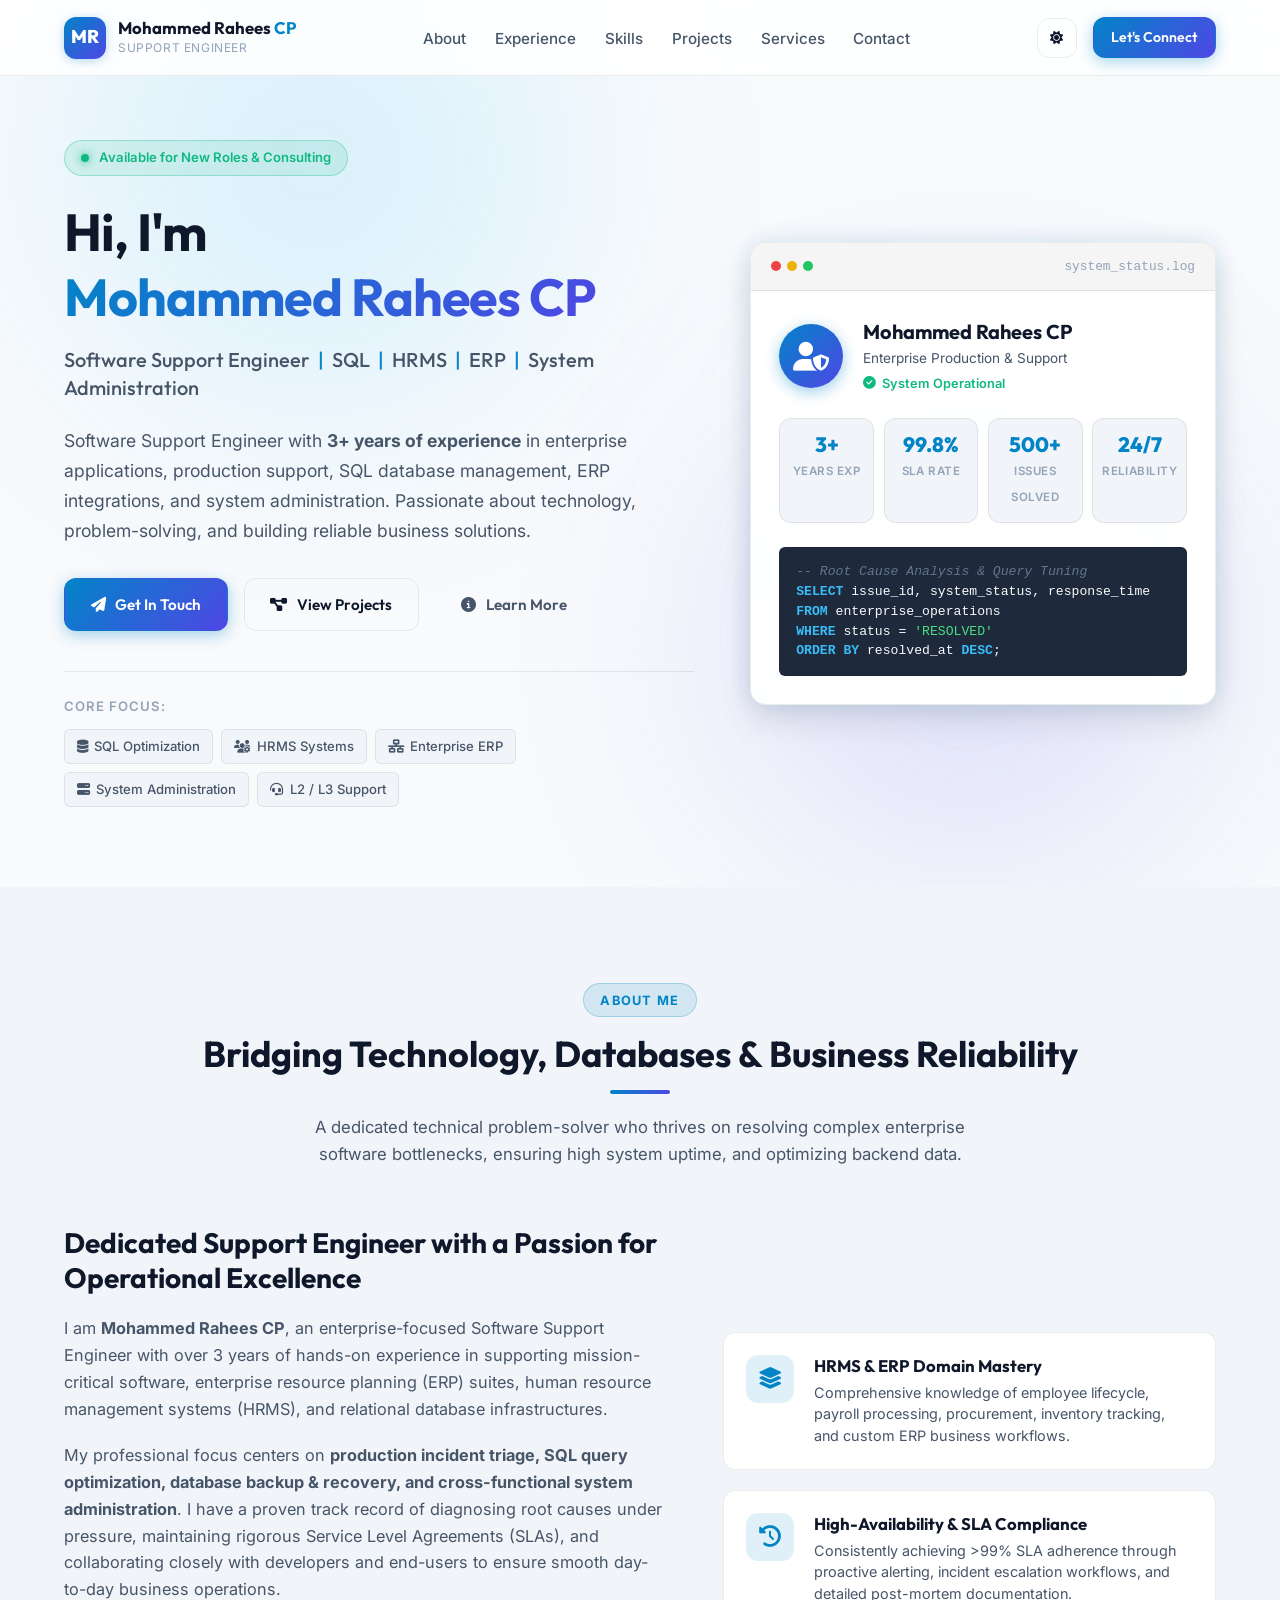
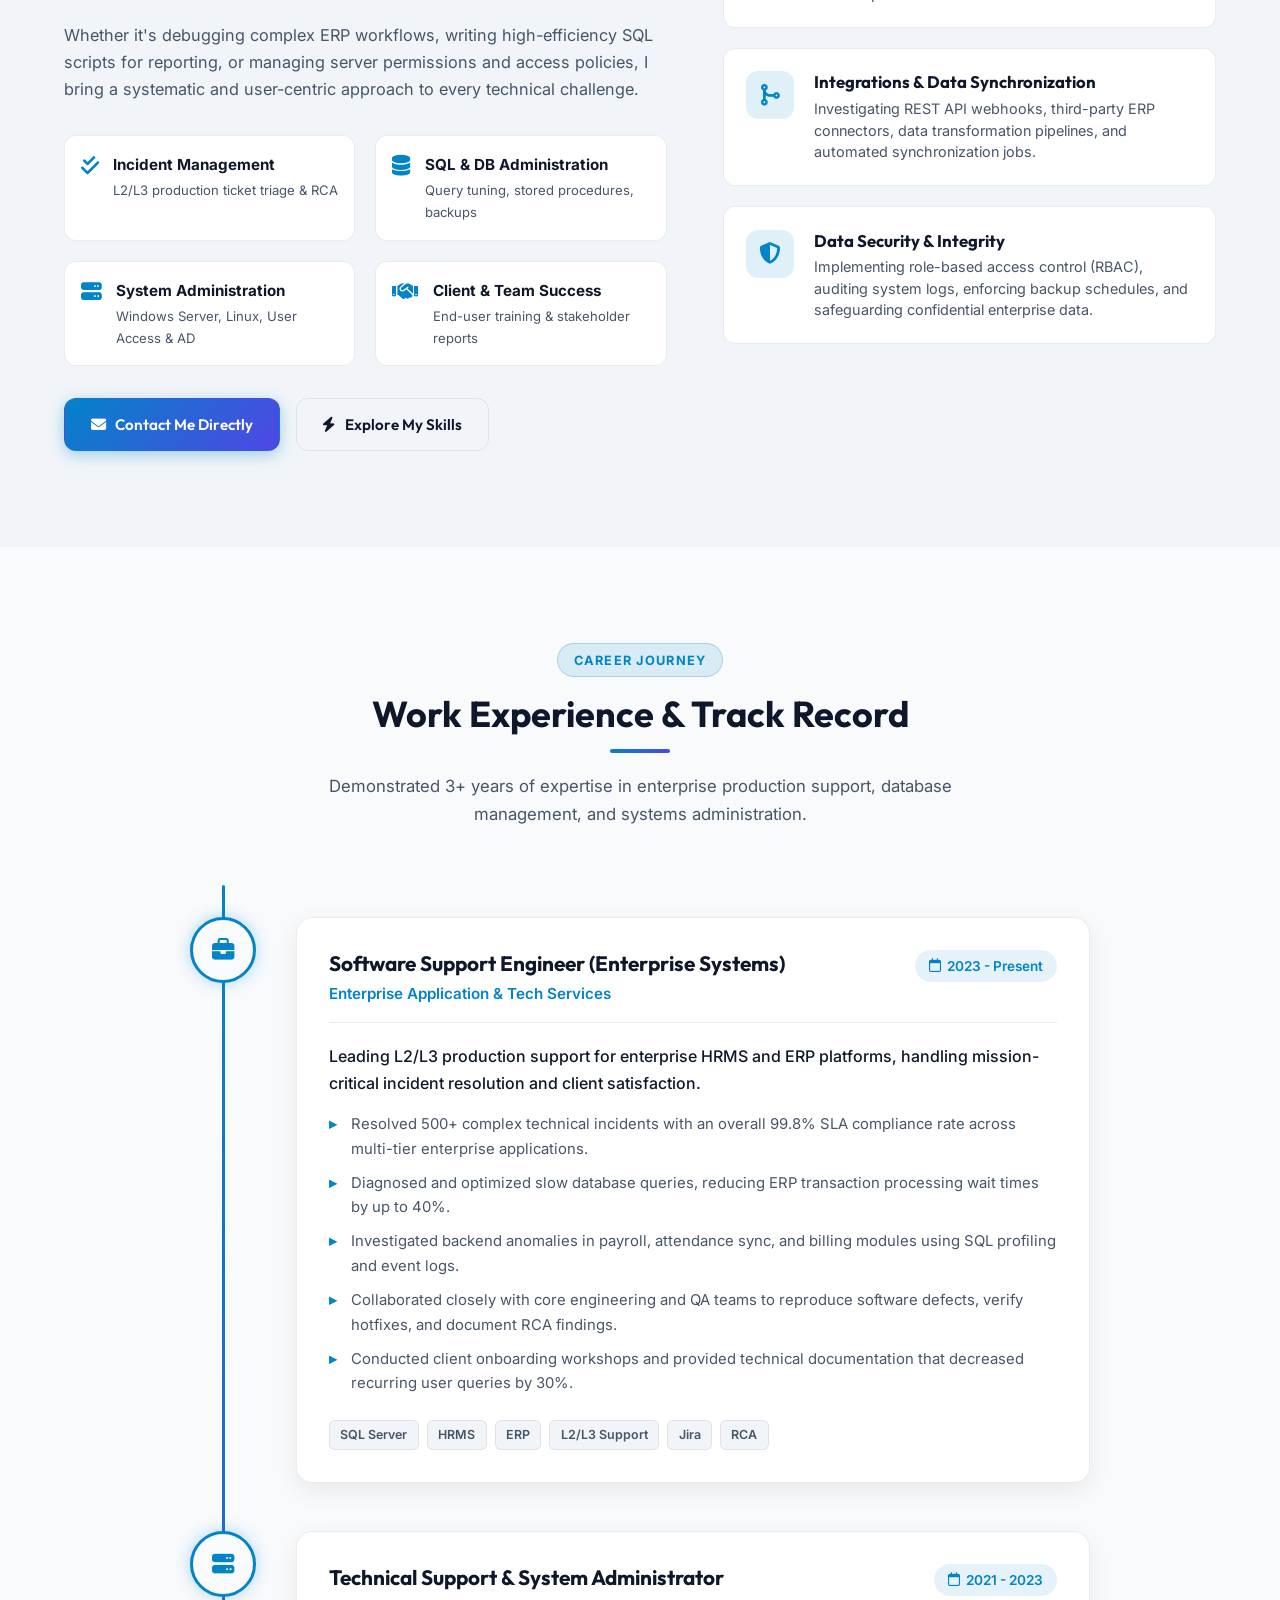
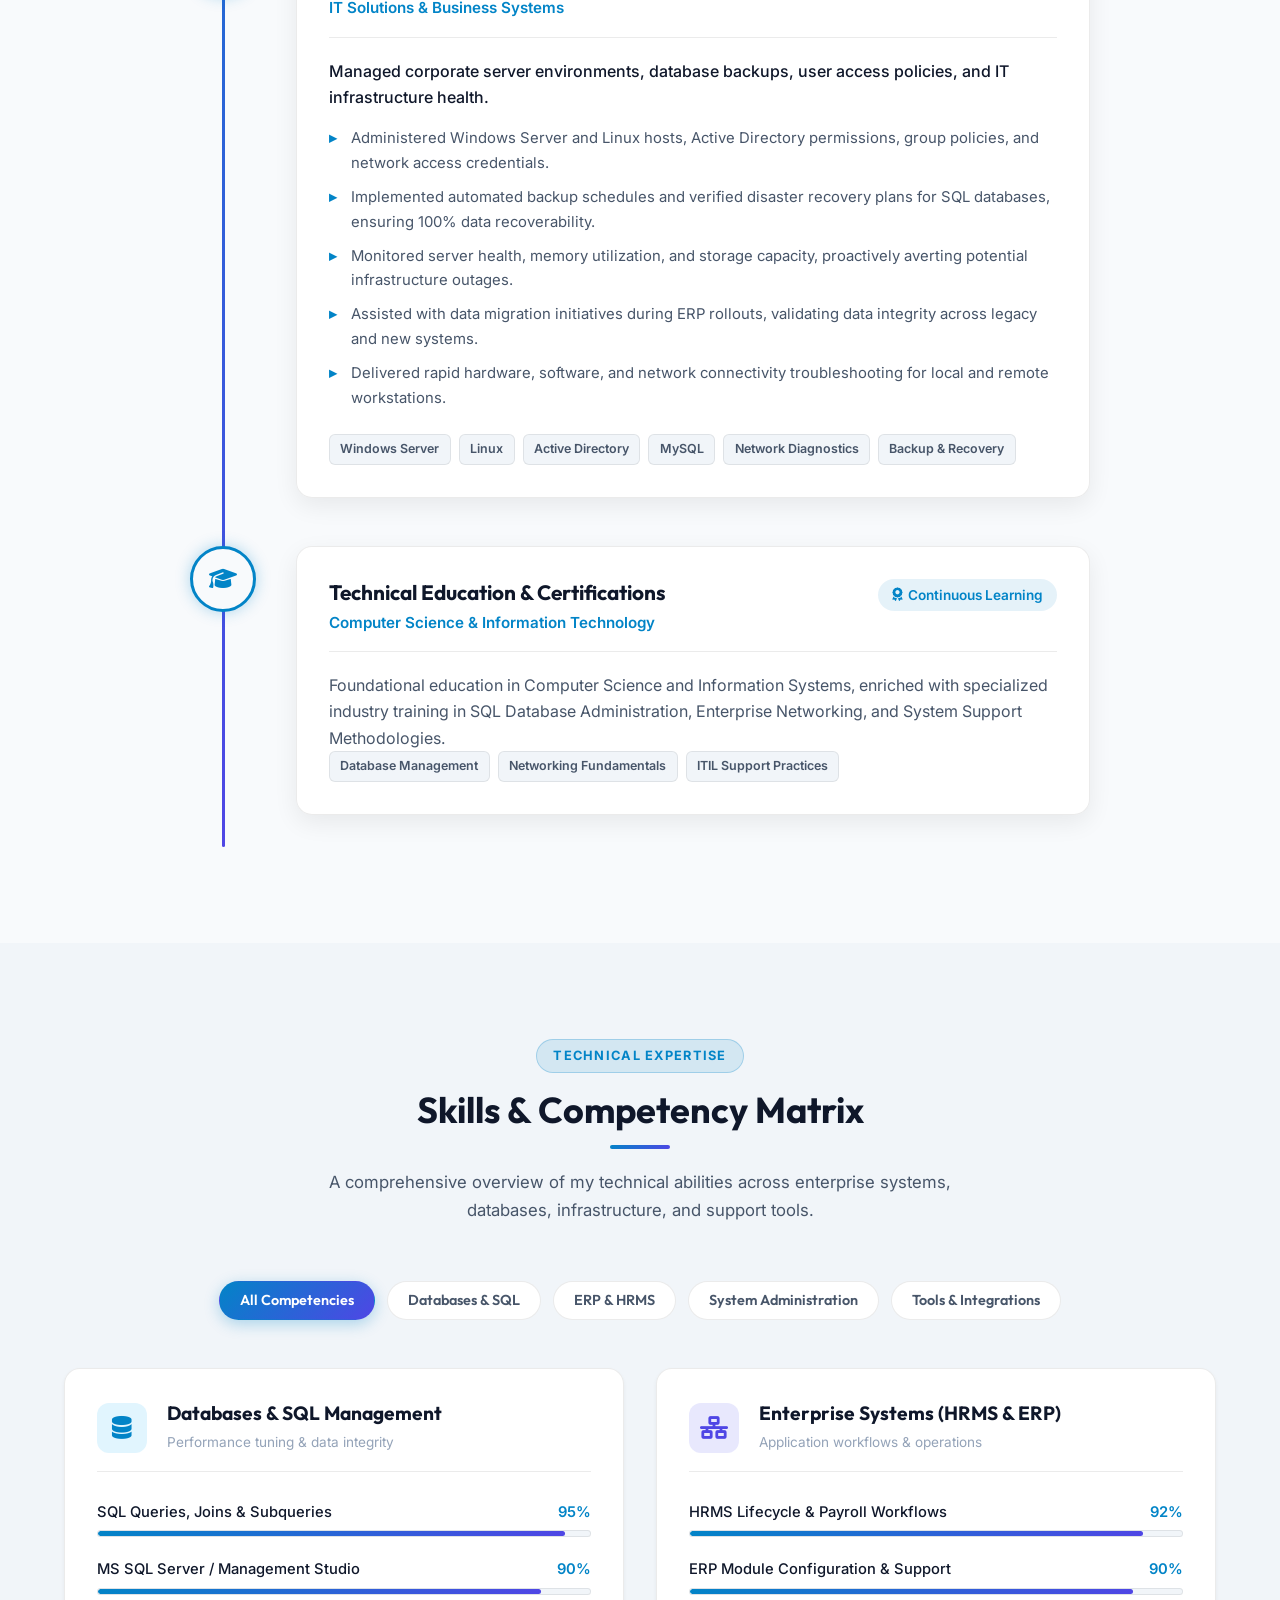
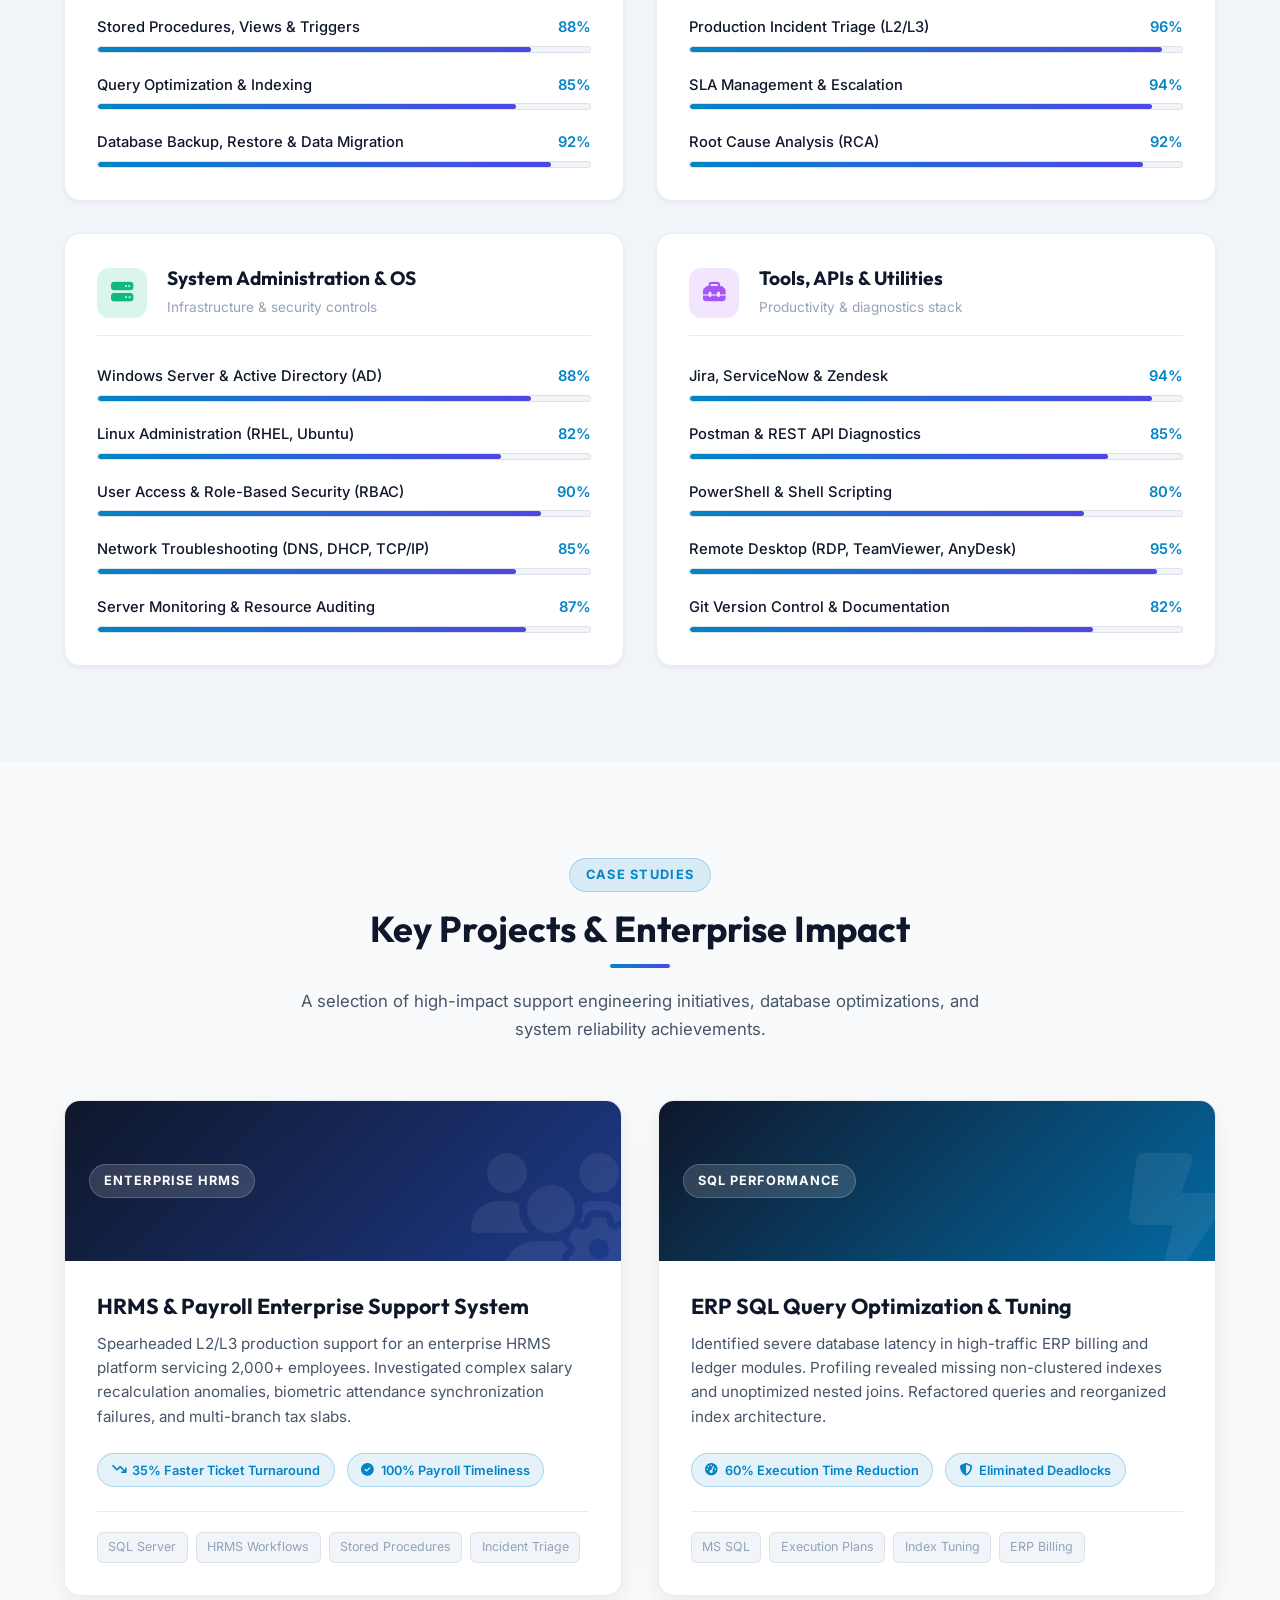
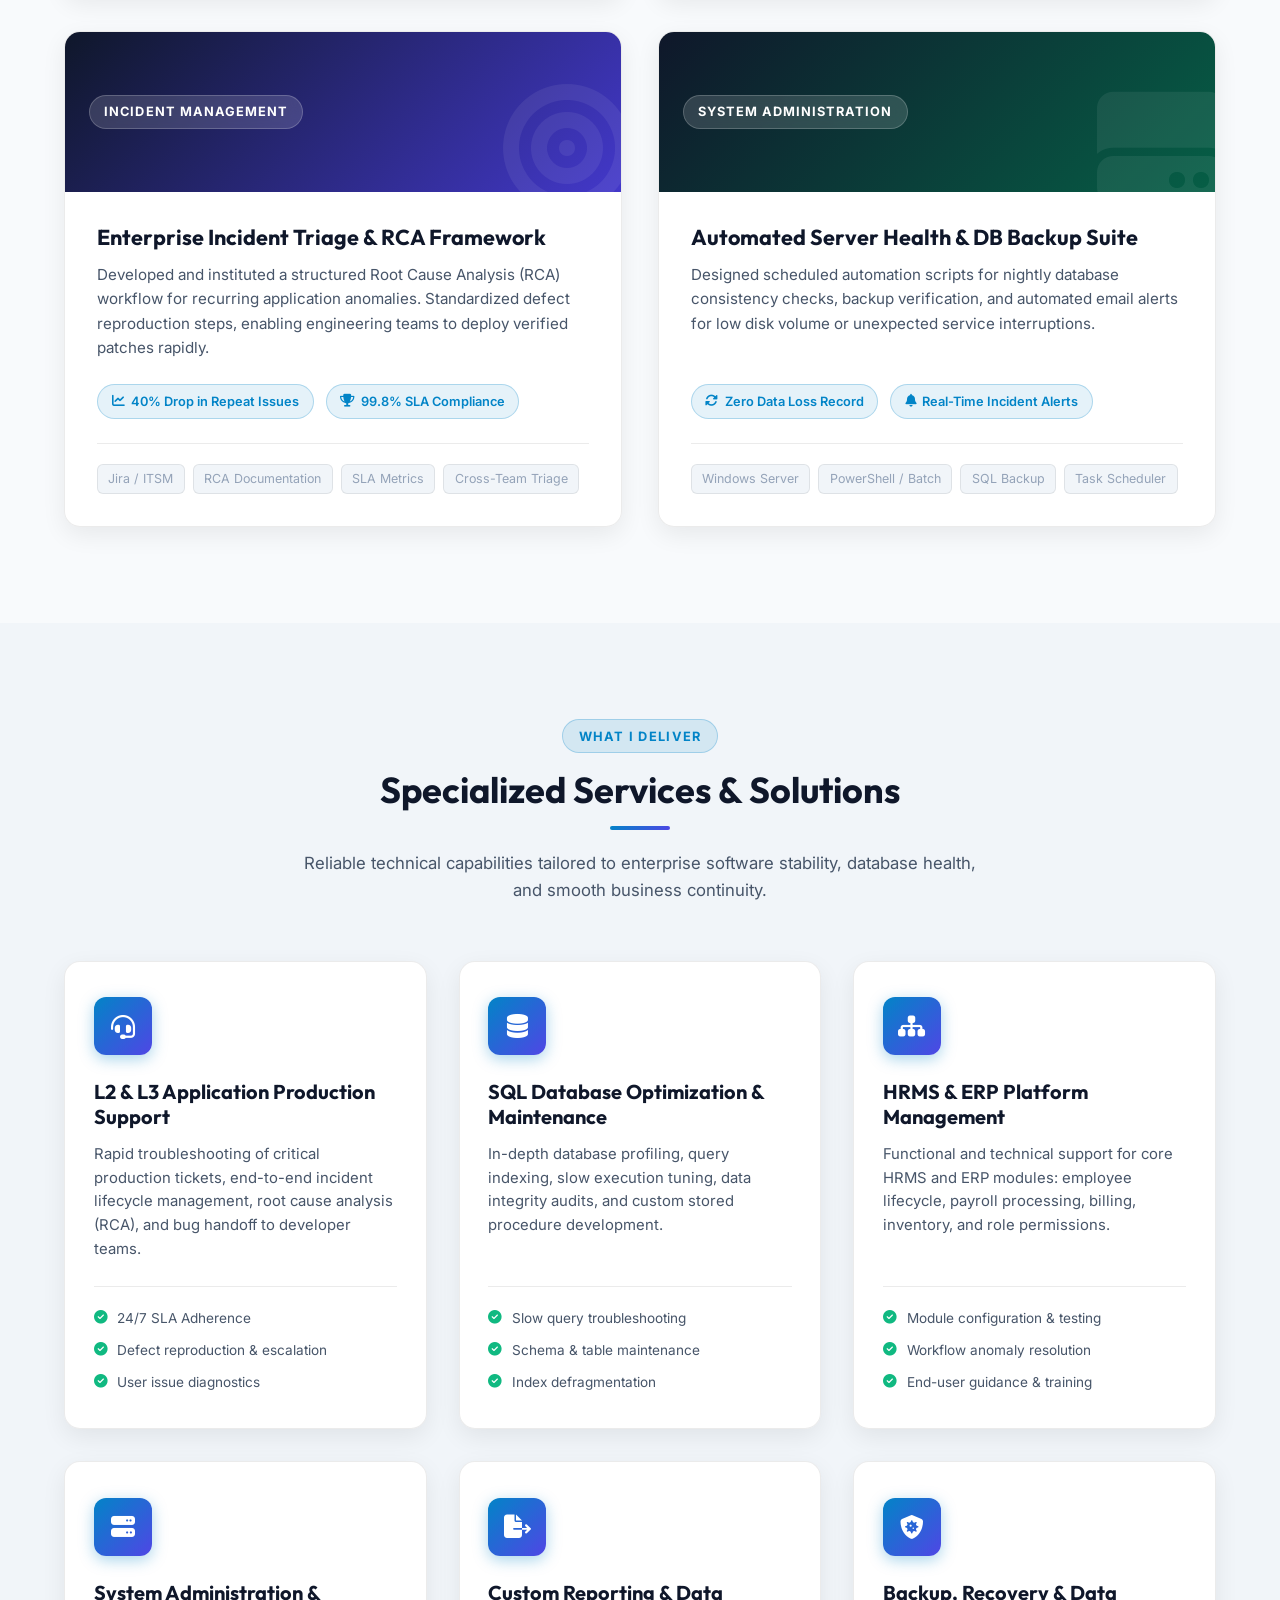
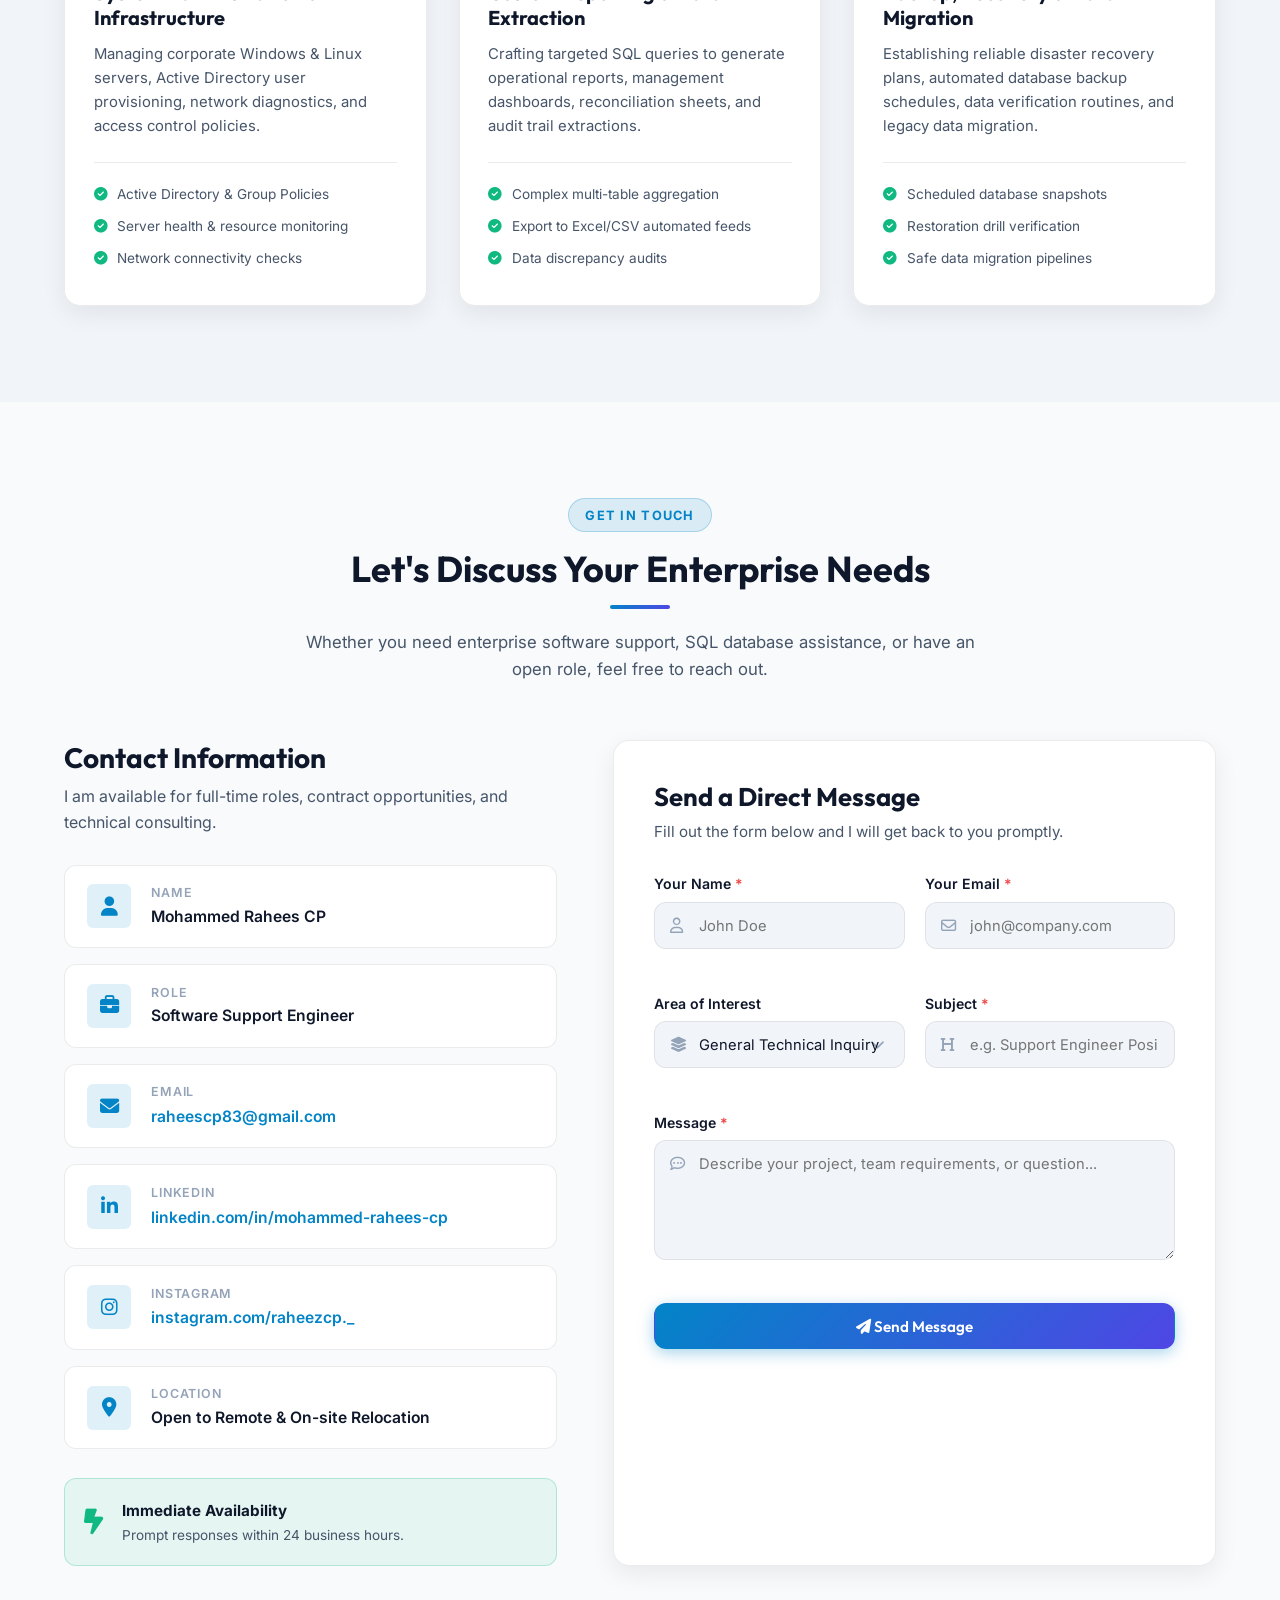
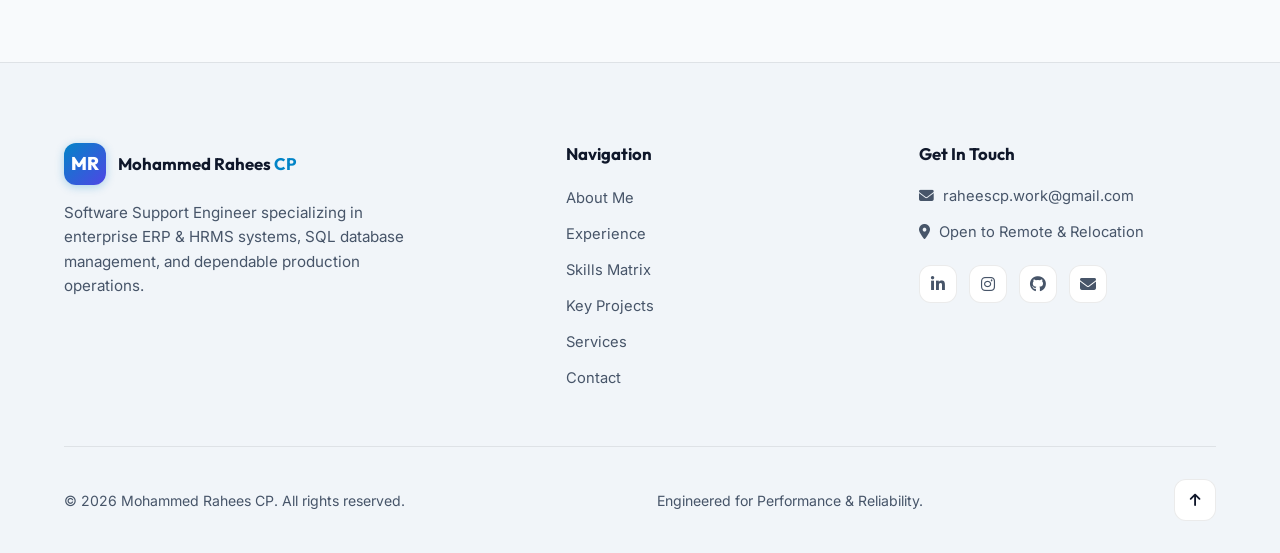
==== index.html @ d4abf0ba "first commi" ====
<!DOCTYPE html>
<html lang="en" data-theme="dark">

<head>
  <meta charset="UTF-8">
  <meta name="viewport" content="width=device-width, initial-scale=1.0">
  <title>Mohammed Rahees CP | Software Support Engineer & Systems Specialist</title>
  <meta name="description"
    content="Portfolio of Mohammed Rahees CP - Software Support Engineer with 3+ years of experience in enterprise applications, production support, SQL database management, ERP integrations, and system administration.">
  <meta name="keywords"
    content="Mohammed Rahees CP, Software Support Engineer, SQL, HRMS, ERP, System Administration, Production Support, Database Management">
  <meta name="author" content="Mohammed Rahees CP">

  <!-- Google Fonts: Inter & Outfit -->
  <link rel="preconnect" href="https://fonts.googleapis.com">
  <link rel="preconnect" href="https://fonts.gstatic.com" crossorigin>
  <link
    href="https://fonts.googleapis.com/css2?family=Inter:wght@300;400;500;600;700&family=Outfit:wght@500;600;700;800&display=swap"
    rel="stylesheet">

  <!-- Font Awesome 6 Icons -->
  <link rel="stylesheet" href="https://cdnjs.cloudflare.com/ajax/libs/font-awesome/6.5.1/css/all.min.css"
    integrity="sha512-DTOQO9RWCH3ppGqcWaEA1BIZOC6xxalwEsw9c2QQeAIftl+Vegovlnee1c9QX4TctnWMn13TZye+giMm8e2LwA=="
    crossorigin="anonymous" referrerpolicy="no-referrer" />

  <!-- Main Stylesheet -->
  <link rel="stylesheet" href="css/style.css">
</head>

<body>
  <!-- Header / Navigation Bar -->
  <header class="site-header" id="header">
    <div class="container nav-container">
      <a href="#hero" class="brand-logo" aria-label="Mohammed Rahees Home">
        <span class="logo-avatar">MR</span>
        <div class="logo-text">
          <span class="logo-name">Mohammed Rahees <span class="accent-text">CP</span></span>
          <span class="logo-role">Support Engineer</span>
        </div>
      </a>

      <!-- Desktop Navigation -->
      <nav class="nav-menu" id="navMenu">
        <ul class="nav-list">
          <li class="nav-item"><a href="#about" class="nav-link">About</a></li>
          <li class="nav-item"><a href="#experience" class="nav-link">Experience</a></li>
          <li class="nav-item"><a href="#skills" class="nav-link">Skills</a></li>
          <li class="nav-item"><a href="#projects" class="nav-link">Projects</a></li>
          <li class="nav-item"><a href="#services" class="nav-link">Services</a></li>
          <li class="nav-item"><a href="#contact" class="nav-link">Contact</a></li>
        </ul>
      </nav>

      <div class="nav-actions">
        <!-- Theme Toggle Button -->
        <button class="theme-toggle" id="themeToggle" aria-label="Toggle Light/Dark Theme" title="Toggle theme">
          <i class="fa-solid fa-moon moon-icon"></i>
          <i class="fa-solid fa-sun sun-icon"></i>
        </button>

        <!-- CTA Button -->
        <a href="#contact" class="btn btn-primary btn-sm nav-cta">Let's Connect</a>

        <!-- Mobile Hamburger Toggle -->
        <button class="hamburger-btn" id="hamburgerBtn" aria-label="Open Mobile Menu" aria-expanded="false">
          <span class="bar"></span>
          <span class="bar"></span>
          <span class="bar"></span>
        </button>
      </div>
    </div>
  </header>

  <!-- Main Content Wrapper -->
  <main>
    <!-- Hero Section -->
    <section class="hero-section" id="hero">
      <div class="hero-glow hero-glow-1"></div>
      <div class="hero-glow hero-glow-2"></div>

      <div class="container hero-container">
        <div class="hero-content">
          <div class="hero-badge">
            <span class="badge-dot"></span>
            <span>Available for New Roles & Consulting</span>
          </div>

          <h1 class="hero-title">
            Hi, I'm <span class="gradient-text">Mohammed Rahees CP</span>
          </h1>

          <h2 class="hero-subtitle">
            Software Support Engineer <span class="divider">|</span> SQL <span class="divider">|</span> HRMS <span
              class="divider">|</span> ERP <span class="divider">|</span> System Administration
          </h2>

          <p class="hero-description">
            Software Support Engineer with <strong>3+ years of experience</strong> in enterprise applications,
            production support, SQL database management, ERP integrations, and system administration. Passionate about
            technology, problem-solving, and building reliable business solutions.
          </p>

          <div class="hero-buttons">
            <a href="#contact" class="btn btn-primary">
              <i class="fa-solid fa-paper-plane"></i> Get In Touch
            </a>
            <a href="#projects" class="btn btn-outline">
              <i class="fa-solid fa-diagram-project"></i> View Projects
            </a>
            <a href="#about" class="btn btn-ghost">
              <i class="fa-solid fa-circle-info"></i> Learn More
            </a>
          </div>

          <!-- Hero Quick Tech Chips -->
          <div class="hero-tech-stack">
            <span class="tech-stack-label">Core Focus:</span>
            <div class="tech-tags">
              <span class="tech-tag"><i class="fa-solid fa-database"></i> SQL Optimization</span>
              <span class="tech-tag"><i class="fa-solid fa-users-gear"></i> HRMS Systems</span>
              <span class="tech-tag"><i class="fa-solid fa-network-wired"></i> Enterprise ERP</span>
              <span class="tech-tag"><i class="fa-solid fa-server"></i> System Administration</span>
              <span class="tech-tag"><i class="fa-solid fa-headset"></i> L2 / L3 Support</span>
            </div>
          </div>
        </div>

        <!-- Hero Stats Card / Visual -->
        <div class="hero-visual">
          <div class="hero-card glassmorphism">
            <div class="card-header-bar">
              <div class="terminal-dots">
                <span class="dot dot-red"></span>
                <span class="dot dot-yellow"></span>
                <span class="dot dot-green"></span>
              </div>
              <span class="card-title-code">system_status.log</span>
            </div>

            <div class="profile-card-body">
              <div class="profile-avatar-wrapper">
                <div class="profile-avatar-circle">
                  <i class="fa-solid fa-user-shield"></i>
                </div>
                <div class="profile-meta">
                  <h3>Mohammed Rahees CP</h3>
                  <p class="role-caption">Enterprise Production & Support</p>
                  <p class="status-indicator"><i class="fa-solid fa-circle-check"></i> System Operational</p>
                </div>
              </div>

              <!-- Quick Highlights Counter Grid -->
              <div class="stats-grid">
                <div class="stat-card">
                  <span class="stat-number">3+</span>
                  <span class="stat-label">Years Exp</span>
                </div>
                <div class="stat-card">
                  <span class="stat-number">99.8%</span>
                  <span class="stat-label">SLA Rate</span>
                </div>
                <div class="stat-card">
                  <span class="stat-number">500+</span>
                  <span class="stat-label">Issues Solved</span>
                </div>
                <div class="stat-card">
                  <span class="stat-number">24/7</span>
                  <span class="stat-label">Reliability</span>
                </div>
              </div>

              <!-- Code Snippet / Terminal Highlight -->
              <div class="terminal-snippet">
                <code>
                  <span class="code-comment">-- Root Cause Analysis & Query Tuning</span><br>
                  <span class="code-keyword">SELECT</span> issue_id, system_status, response_time<br>
                  <span class="code-keyword">FROM</span> enterprise_operations<br>
                  <span class="code-keyword">WHERE</span> status = <span class="code-string">'RESOLVED'</span><br>
                  <span class="code-keyword">ORDER BY</span> resolved_at <span class="code-keyword">DESC</span>;
                </code>
              </div>
            </div>
          </div>
        </div>
      </div>
    </section>

    <!-- About Section -->
    <section class="section about-section" id="about">
      <div class="container">
        <div class="section-header text-center">
          <span class="section-badge">About Me</span>
          <h2 class="section-title">Bridging Technology, Databases & Business Reliability</h2>
          <div class="section-divider"></div>
          <p class="section-subtitle">
            A dedicated technical problem-solver who thrives on resolving complex enterprise software bottlenecks,
            ensuring high system uptime, and optimizing backend data.
          </p>
        </div>

        <div class="about-grid">
          <!-- Left Column: Biography -->
          <div class="about-bio">
            <h3 class="about-heading">
              Dedicated Support Engineer with a Passion for Operational Excellence
            </h3>
            <p>
              I am <strong>Mohammed Rahees CP</strong>, an enterprise-focused Software Support Engineer with over 3
              years of hands-on experience in supporting mission-critical software, enterprise resource planning (ERP)
              suites, human resource management systems (HRMS), and relational database infrastructures.
            </p>
            <p>
              My professional focus centers on <strong>production incident triage, SQL query optimization, database
                backup & recovery, and cross-functional system administration</strong>. I have a proven track record of
              diagnosing root causes under pressure, maintaining rigorous Service Level Agreements (SLAs), and
              collaborating closely with developers and end-users to ensure smooth day-to-day business operations.
            </p>
            <p>
              Whether it's debugging complex ERP workflows, writing high-efficiency SQL scripts for reporting, or
              managing server permissions and access policies, I bring a systematic and user-centric approach to every
              technical challenge.
            </p>

            <!-- Personal Highlights Grid -->
            <div class="about-highlights-grid">
              <div class="highlight-item">
                <i class="fa-solid fa-check-double highlight-icon"></i>
                <div>
                  <strong>Incident Management</strong>
                  <p>L2/L3 production ticket triage & RCA</p>
                </div>
              </div>
              <div class="highlight-item">
                <i class="fa-solid fa-database highlight-icon"></i>
                <div>
                  <strong>SQL & DB Administration</strong>
                  <p>Query tuning, stored procedures, backups</p>
                </div>
              </div>
              <div class="highlight-item">
                <i class="fa-solid fa-server highlight-icon"></i>
                <div>
                  <strong>System Administration</strong>
                  <p>Windows Server, Linux, User Access & AD</p>
                </div>
              </div>
              <div class="highlight-item">
                <i class="fa-solid fa-handshake highlight-icon"></i>
                <div>
                  <strong>Client & Team Success</strong>
                  <p>End-user training & stakeholder reports</p>
                </div>
              </div>
            </div>

            <div class="about-actions">
              <a href="#contact" class="btn btn-primary">
                <i class="fa-solid fa-envelope"></i> Contact Me Directly
              </a>
              <a href="#skills" class="btn btn-outline">
                <i class="fa-solid fa-bolt"></i> Explore My Skills
              </a>
            </div>
          </div>

          <!-- Right Column: Key Pillars Cards -->
          <div class="about-cards-wrapper">
            <div class="pillar-card">
              <div class="pillar-icon-box">
                <i class="fa-solid fa-layer-group"></i>
              </div>
              <div class="pillar-content">
                <h4>HRMS & ERP Domain Mastery</h4>
                <p>Comprehensive knowledge of employee lifecycle, payroll processing, procurement, inventory tracking,
                  and custom ERP business workflows.</p>
              </div>
            </div>

            <div class="pillar-card">
              <div class="pillar-icon-box">
                <i class="fa-solid fa-clock-rotate-left"></i>
              </div>
              <div class="pillar-content">
                <h4>High-Availability & SLA Compliance</h4>
                <p>Consistently achieving &gt;99% SLA adherence through proactive alerting, incident escalation
                  workflows, and detailed post-mortem documentation.</p>
              </div>
            </div>

            <div class="pillar-card">
              <div class="pillar-icon-box">
                <i class="fa-solid fa-code-merge"></i>
              </div>
              <div class="pillar-content">
                <h4>Integrations & Data Synchronization</h4>
                <p>Investigating REST API webhooks, third-party ERP connectors, data transformation pipelines, and
                  automated synchronization jobs.</p>
              </div>
            </div>

            <div class="pillar-card">
              <div class="pillar-icon-box">
                <i class="fa-solid fa-shield-halved"></i>
              </div>
              <div class="pillar-content">
                <h4>Data Security & Integrity</h4>
                <p>Implementing role-based access control (RBAC), auditing system logs, enforcing backup schedules, and
                  safeguarding confidential enterprise data.</p>
              </div>
            </div>
          </div>
        </div>
      </div>
    </section>

    <!-- Experience Section -->
    <section class="section experience-section" id="experience">
      <div class="container">
        <div class="section-header text-center">
          <span class="section-badge">Career Journey</span>
          <h2 class="section-title">Work Experience & Track Record</h2>
          <div class="section-divider"></div>
          <p class="section-subtitle">
            Demonstrated 3+ years of expertise in enterprise production support, database management, and systems
            administration.
          </p>
        </div>

        <div class="timeline-wrapper">
          <div class="timeline-line"></div>

          <!-- Timeline Item 1 -->
          <div class="timeline-item">
            <div class="timeline-marker">
              <i class="fa-solid fa-briefcase"></i>
            </div>
            <div class="timeline-card glassmorphism">
              <div class="timeline-card-header">
                <div>
                  <h3 class="timeline-role">Software Support Engineer (Enterprise Systems)</h3>
                  <span class="timeline-company">Enterprise Application & Tech Services</span>
                </div>
                <span class="timeline-period"><i class="fa-regular fa-calendar"></i> 2023 - Present</span>
              </div>
              <div class="timeline-body">
                <p class="timeline-lead">
                  Leading L2/L3 production support for enterprise HRMS and ERP platforms, handling mission-critical
                  incident resolution and client satisfaction.
                </p>
                <ul class="timeline-bullets">
                  <li>Resolved 500+ complex technical incidents with an overall 99.8% SLA compliance rate across
                    multi-tier enterprise applications.</li>
                  <li>Diagnosed and optimized slow database queries, reducing ERP transaction processing wait times by
                    up to 40%.</li>
                  <li>Investigated backend anomalies in payroll, attendance sync, and billing modules using SQL
                    profiling and event logs.</li>
                  <li>Collaborated closely with core engineering and QA teams to reproduce software defects, verify
                    hotfixes, and document RCA findings.</li>
                  <li>Conducted client onboarding workshops and provided technical documentation that decreased
                    recurring user queries by 30%.</li>
                </ul>
                <div class="timeline-tags">
                  <span class="badge-tag">SQL Server</span>
                  <span class="badge-tag">HRMS</span>
                  <span class="badge-tag">ERP</span>
                  <span class="badge-tag">L2/L3 Support</span>
                  <span class="badge-tag">Jira</span>
                  <span class="badge-tag">RCA</span>
                </div>
              </div>
            </div>
          </div>

          <!-- Timeline Item 2 -->
          <div class="timeline-item">
            <div class="timeline-marker">
              <i class="fa-solid fa-server"></i>
            </div>
            <div class="timeline-card glassmorphism">
              <div class="timeline-card-header">
                <div>
                  <h3 class="timeline-role">Technical Support & System Administrator</h3>
                  <span class="timeline-company">IT Solutions & Business Systems</span>
                </div>
                <span class="timeline-period"><i class="fa-regular fa-calendar"></i> 2021 - 2023</span>
              </div>
              <div class="timeline-body">
                <p class="timeline-lead">
                  Managed corporate server environments, database backups, user access policies, and IT infrastructure
                  health.
                </p>
                <ul class="timeline-bullets">
                  <li>Administered Windows Server and Linux hosts, Active Directory permissions, group policies, and
                    network access credentials.</li>
                  <li>Implemented automated backup schedules and verified disaster recovery plans for SQL databases,
                    ensuring 100% data recoverability.</li>
                  <li>Monitored server health, memory utilization, and storage capacity, proactively averting potential
                    infrastructure outages.</li>
                  <li>Assisted with data migration initiatives during ERP rollouts, validating data integrity across
                    legacy and new systems.</li>
                  <li>Delivered rapid hardware, software, and network connectivity troubleshooting for local and remote
                    workstations.</li>
                </ul>
                <div class="timeline-tags">
                  <span class="badge-tag">Windows Server</span>
                  <span class="badge-tag">Linux</span>
                  <span class="badge-tag">Active Directory</span>
                  <span class="badge-tag">MySQL</span>
                  <span class="badge-tag">Network Diagnostics</span>
                  <span class="badge-tag">Backup & Recovery</span>
                </div>
              </div>
            </div>
          </div>

          <!-- Timeline Item 3 (Education / Foundation) -->
          <div class="timeline-item">
            <div class="timeline-marker">
              <i class="fa-solid fa-graduation-cap"></i>
            </div>
            <div class="timeline-card glassmorphism">
              <div class="timeline-card-header">
                <div>
                  <h3 class="timeline-role">Technical Education & Certifications</h3>
                  <span class="timeline-company">Computer Science & Information Technology</span>
                </div>
                <span class="timeline-period"><i class="fa-solid fa-award"></i> Continuous Learning</span>
              </div>
              <div class="timeline-body">
                <p>
                  Foundational education in Computer Science and Information Systems, enriched with specialized industry
                  training in SQL Database Administration, Enterprise Networking, and System Support Methodologies.
                </p>
                <div class="timeline-tags">
                  <span class="badge-tag">Database Management</span>
                  <span class="badge-tag">Networking Fundamentals</span>
                  <span class="badge-tag">ITIL Support Practices</span>
                </div>
              </div>
            </div>
          </div>
        </div>
      </div>
    </section>

    <!-- Skills Section -->
    <section class="section skills-section" id="skills">
      <div class="container">
        <div class="section-header text-center">
          <span class="section-badge">Technical Expertise</span>
          <h2 class="section-title">Skills & Competency Matrix</h2>
          <div class="section-divider"></div>
          <p class="section-subtitle">
            A comprehensive overview of my technical abilities across enterprise systems, databases, infrastructure, and
            support tools.
          </p>
        </div>

        <!-- Skills Filter Tabs -->
        <div class="skills-filter-tabs">
          <button class="filter-tab active" data-filter="all">All Competencies</button>
          <button class="filter-tab" data-filter="database">Databases & SQL</button>
          <button class="filter-tab" data-filter="enterprise">ERP & HRMS</button>
          <button class="filter-tab" data-filter="sysadmin">System Administration</button>
          <button class="filter-tab" data-filter="tools">Tools & Integrations</button>
        </div>

        <div class="skills-grid">
          <!-- Skill Card 1: Databases & SQL -->
          <div class="skill-category-card" data-category="database">
            <div class="skill-cat-header">
              <div class="skill-cat-icon icon-cyan">
                <i class="fa-solid fa-database"></i>
              </div>
              <div>
                <h3>Databases & SQL Management</h3>
                <span class="skill-cat-subtitle">Performance tuning & data integrity</span>
              </div>
            </div>
            <div class="skills-list">
              <div class="skill-item">
                <div class="skill-info">
                  <span>SQL Queries, Joins & Subqueries</span>
                  <span class="skill-percent">95%</span>
                </div>
                <div class="progress-bar">
                  <div class="progress-fill" style="width: 95%;"></div>
                </div>
              </div>
              <div class="skill-item">
                <div class="skill-info">
                  <span>MS SQL Server / Management Studio</span>
                  <span class="skill-percent">90%</span>
                </div>
                <div class="progress-bar">
                  <div class="progress-fill" style="width: 90%;"></div>
                </div>
              </div>
              <div class="skill-item">
                <div class="skill-info">
                  <span>Stored Procedures, Views & Triggers</span>
                  <span class="skill-percent">88%</span>
                </div>
                <div class="progress-bar">
                  <div class="progress-fill" style="width: 88%;"></div>
                </div>
              </div>
              <div class="skill-item">
                <div class="skill-info">
                  <span>Query Optimization & Indexing</span>
                  <span class="skill-percent">85%</span>
                </div>
                <div class="progress-bar">
                  <div class="progress-fill" style="width: 85%;"></div>
                </div>
              </div>
              <div class="skill-item">
                <div class="skill-info">
                  <span>Database Backup, Restore & Data Migration</span>
                  <span class="skill-percent">92%</span>
                </div>
                <div class="progress-bar">
                  <div class="progress-fill" style="width: 92%;"></div>
                </div>
              </div>
            </div>
          </div>

          <!-- Skill Card 2: Enterprise Systems (HRMS / ERP) -->
          <div class="skill-category-card" data-category="enterprise">
            <div class="skill-cat-header">
              <div class="skill-cat-icon icon-indigo">
                <i class="fa-solid fa-network-wired"></i>
              </div>
              <div>
                <h3>Enterprise Systems (HRMS & ERP)</h3>
                <span class="skill-cat-subtitle">Application workflows & operations</span>
              </div>
            </div>
            <div class="skills-list">
              <div class="skill-item">
                <div class="skill-info">
                  <span>HRMS Lifecycle & Payroll Workflows</span>
                  <span class="skill-percent">92%</span>
                </div>
                <div class="progress-bar">
                  <div class="progress-fill" style="width: 92%;"></div>
                </div>
              </div>
              <div class="skill-item">
                <div class="skill-info">
                  <span>ERP Module Configuration & Support</span>
                  <span class="skill-percent">90%</span>
                </div>
                <div class="progress-bar">
                  <div class="progress-fill" style="width: 90%;"></div>
                </div>
              </div>
              <div class="skill-item">
                <div class="skill-info">
                  <span>Production Incident Triage (L2/L3)</span>
                  <span class="skill-percent">96%</span>
                </div>
                <div class="progress-bar">
                  <div class="progress-fill" style="width: 96%;"></div>
                </div>
              </div>
              <div class="skill-item">
                <div class="skill-info">
                  <span>SLA Management & Escalation</span>
                  <span class="skill-percent">94%</span>
                </div>
                <div class="progress-bar">
                  <div class="progress-fill" style="width: 94%;"></div>
                </div>
              </div>
              <div class="skill-item">
                <div class="skill-info">
                  <span>Root Cause Analysis (RCA)</span>
                  <span class="skill-percent">92%</span>
                </div>
                <div class="progress-bar">
                  <div class="progress-fill" style="width: 92%;"></div>
                </div>
              </div>
            </div>
          </div>

          <!-- Skill Card 3: System Administration -->
          <div class="skill-category-card" data-category="sysadmin">
            <div class="skill-cat-header">
              <div class="skill-cat-icon icon-emerald">
                <i class="fa-solid fa-server"></i>
              </div>
              <div>
                <h3>System Administration & OS</h3>
                <span class="skill-cat-subtitle">Infrastructure & security controls</span>
              </div>
            </div>
            <div class="skills-list">
              <div class="skill-item">
                <div class="skill-info">
                  <span>Windows Server & Active Directory (AD)</span>
                  <span class="skill-percent">88%</span>
                </div>
                <div class="progress-bar">
                  <div class="progress-fill" style="width: 88%;"></div>
                </div>
              </div>
              <div class="skill-item">
                <div class="skill-info">
                  <span>Linux Administration (RHEL, Ubuntu)</span>
                  <span class="skill-percent">82%</span>
                </div>
                <div class="progress-bar">
                  <div class="progress-fill" style="width: 82%;"></div>
                </div>
              </div>
              <div class="skill-item">
                <div class="skill-info">
                  <span>User Access & Role-Based Security (RBAC)</span>
                  <span class="skill-percent">90%</span>
                </div>
                <div class="progress-bar">
                  <div class="progress-fill" style="width: 90%;"></div>
                </div>
              </div>
              <div class="skill-item">
                <div class="skill-info">
                  <span>Network Troubleshooting (DNS, DHCP, TCP/IP)</span>
                  <span class="skill-percent">85%</span>
                </div>
                <div class="progress-bar">
                  <div class="progress-fill" style="width: 85%;"></div>
                </div>
              </div>
              <div class="skill-item">
                <div class="skill-info">
                  <span>Server Monitoring & Resource Auditing</span>
                  <span class="skill-percent">87%</span>
                </div>
                <div class="progress-bar">
                  <div class="progress-fill" style="width: 87%;"></div>
                </div>
              </div>
            </div>
          </div>

          <!-- Skill Card 4: Tools & Integrations -->
          <div class="skill-category-card" data-category="tools">
            <div class="skill-cat-header">
              <div class="skill-cat-icon icon-purple">
                <i class="fa-solid fa-toolbox"></i>
              </div>
              <div>
                <h3>Tools, APIs & Utilities</h3>
                <span class="skill-cat-subtitle">Productivity & diagnostics stack</span>
              </div>
            </div>
            <div class="skills-list">
              <div class="skill-item">
                <div class="skill-info">
                  <span>Jira, ServiceNow & Zendesk</span>
                  <span class="skill-percent">94%</span>
                </div>
                <div class="progress-bar">
                  <div class="progress-fill" style="width: 94%;"></div>
                </div>
              </div>
              <div class="skill-item">
                <div class="skill-info">
                  <span>Postman & REST API Diagnostics</span>
                  <span class="skill-percent">85%</span>
                </div>
                <div class="progress-bar">
                  <div class="progress-fill" style="width: 85%;"></div>
                </div>
              </div>
              <div class="skill-item">
                <div class="skill-info">
                  <span>PowerShell & Shell Scripting</span>
                  <span class="skill-percent">80%</span>
                </div>
                <div class="progress-bar">
                  <div class="progress-fill" style="width: 80%;"></div>
                </div>
              </div>
              <div class="skill-item">
                <div class="skill-info">
                  <span>Remote Desktop (RDP, TeamViewer, AnyDesk)</span>
                  <span class="skill-percent">95%</span>
                </div>
                <div class="progress-bar">
                  <div class="progress-fill" style="width: 95%;"></div>
                </div>
              </div>
              <div class="skill-item">
                <div class="skill-info">
                  <span>Git Version Control & Documentation</span>
                  <span class="skill-percent">82%</span>
                </div>
                <div class="progress-bar">
                  <div class="progress-fill" style="width: 82%;"></div>
                </div>
              </div>
            </div>
          </div>
        </div>
      </div>
    </section>

    <!-- Projects Section -->
    <section class="section projects-section" id="projects">
      <div class="container">
        <div class="section-header text-center">
          <span class="section-badge">Case Studies</span>
          <h2 class="section-title">Key Projects & Enterprise Impact</h2>
          <div class="section-divider"></div>
          <p class="section-subtitle">
            A selection of high-impact support engineering initiatives, database optimizations, and system reliability
            achievements.
          </p>
        </div>

        <div class="projects-grid">
          <!-- Project Card 1 -->
          <div class="project-card glassmorphism">
            <div class="project-banner banner-1">
              <div class="project-banner-overlay">
                <span class="project-category-badge">Enterprise HRMS</span>
              </div>
              <i class="fa-solid fa-users-gear project-watermark-icon"></i>
            </div>
            <div class="project-content">
              <h3 class="project-title">HRMS & Payroll Enterprise Support System</h3>
              <p class="project-description">
                Spearheaded L2/L3 production support for an enterprise HRMS platform servicing 2,000+ employees.
                Investigated complex salary recalculation anomalies, biometric attendance synchronization failures, and
                multi-branch tax slabs.
              </p>
              <div class="project-highlights">
                <div class="metric-pill">
                  <i class="fa-solid fa-arrow-trend-down"></i> 35% Faster Ticket Turnaround
                </div>
                <div class="metric-pill">
                  <i class="fa-solid fa-circle-check"></i> 100% Payroll Timeliness
                </div>
              </div>
              <div class="project-tech-tags">
                <span>SQL Server</span>
                <span>HRMS Workflows</span>
                <span>Stored Procedures</span>
                <span>Incident Triage</span>
              </div>
            </div>
          </div>

          <!-- Project Card 2 -->
          <div class="project-card glassmorphism">
            <div class="project-banner banner-2">
              <div class="project-banner-overlay">
                <span class="project-category-badge">SQL Performance</span>
              </div>
              <i class="fa-solid fa-bolt-lightning project-watermark-icon"></i>
            </div>
            <div class="project-content">
              <h3 class="project-title">ERP SQL Query Optimization & Tuning</h3>
              <p class="project-description">
                Identified severe database latency in high-traffic ERP billing and ledger modules. Profiling revealed
                missing non-clustered indexes and unoptimized nested joins. Refactored queries and reorganized index
                architecture.
              </p>
              <div class="project-highlights">
                <div class="metric-pill">
                  <i class="fa-solid fa-gauge-high"></i> 60% Execution Time Reduction
                </div>
                <div class="metric-pill">
                  <i class="fa-solid fa-shield-halved"></i> Eliminated Deadlocks
                </div>
              </div>
              <div class="project-tech-tags">
                <span>MS SQL</span>
                <span>Execution Plans</span>
                <span>Index Tuning</span>
                <span>ERP Billing</span>
              </div>
            </div>
          </div>

          <!-- Project Card 3 -->
          <div class="project-card glassmorphism">
            <div class="project-banner banner-3">
              <div class="project-banner-overlay">
                <span class="project-category-badge">Incident Management</span>
              </div>
              <i class="fa-solid fa-bullseye project-watermark-icon"></i>
            </div>
            <div class="project-content">
              <h3 class="project-title">Enterprise Incident Triage & RCA Framework</h3>
              <p class="project-description">
                Developed and instituted a structured Root Cause Analysis (RCA) workflow for recurring application
                anomalies. Standardized defect reproduction steps, enabling engineering teams to deploy verified patches
                rapidly.
              </p>
              <div class="project-highlights">
                <div class="metric-pill">
                  <i class="fa-solid fa-chart-line"></i> 40% Drop in Repeat Issues
                </div>
                <div class="metric-pill">
                  <i class="fa-solid fa-trophy"></i> 99.8% SLA Compliance
                </div>
              </div>
              <div class="project-tech-tags">
                <span>Jira / ITSM</span>
                <span>RCA Documentation</span>
                <span>SLA Metrics</span>
                <span>Cross-Team Triage</span>
              </div>
            </div>
          </div>

          <!-- Project Card 4 -->
          <div class="project-card glassmorphism">
            <div class="project-banner banner-4">
              <div class="project-banner-overlay">
                <span class="project-category-badge">System Administration</span>
              </div>
              <i class="fa-solid fa-hard-drive project-watermark-icon"></i>
            </div>
            <div class="project-content">
              <h3 class="project-title">Automated Server Health & DB Backup Suite</h3>
              <p class="project-description">
                Designed scheduled automation scripts for nightly database consistency checks, backup verification, and
                automated email alerts for low disk volume or unexpected service interruptions.
              </p>
              <div class="project-highlights">
                <div class="metric-pill">
                  <i class="fa-solid fa-rotate"></i> Zero Data Loss Record
                </div>
                <div class="metric-pill">
                  <i class="fa-solid fa-bell"></i> Real-Time Incident Alerts
                </div>
              </div>
              <div class="project-tech-tags">
                <span>Windows Server</span>
                <span>PowerShell / Batch</span>
                <span>SQL Backup</span>
                <span>Task Scheduler</span>
              </div>
            </div>
          </div>
        </div>
      </div>
    </section>

    <!-- Services Section -->
    <section class="section services-section" id="services">
      <div class="container">
        <div class="section-header text-center">
          <span class="section-badge">What I Deliver</span>
          <h2 class="section-title">Specialized Services & Solutions</h2>
          <div class="section-divider"></div>
          <p class="section-subtitle">
            Reliable technical capabilities tailored to enterprise software stability, database health, and smooth
            business continuity.
          </p>
        </div>

        <div class="services-grid">
          <!-- Service 1 -->
          <div class="service-card glassmorphism">
            <div class="service-icon-wrapper">
              <i class="fa-solid fa-headset"></i>
            </div>
            <h3 class="service-title">L2 & L3 Application Production Support</h3>
            <p class="service-desc">
              Rapid troubleshooting of critical production tickets, end-to-end incident lifecycle management, root cause
              analysis (RCA), and bug handoff to developer teams.
            </p>
            <ul class="service-features">
              <li><i class="fa-solid fa-circle-check"></i> 24/7 SLA Adherence</li>
              <li><i class="fa-solid fa-circle-check"></i> Defect reproduction & escalation</li>
              <li><i class="fa-solid fa-circle-check"></i> User issue diagnostics</li>
            </ul>
          </div>

          <!-- Service 2 -->
          <div class="service-card glassmorphism">
            <div class="service-icon-wrapper">
              <i class="fa-solid fa-database"></i>
            </div>
            <h3 class="service-title">SQL Database Optimization & Maintenance</h3>
            <p class="service-desc">
              In-depth database profiling, query indexing, slow execution tuning, data integrity audits, and custom
              stored procedure development.
            </p>
            <ul class="service-features">
              <li><i class="fa-solid fa-circle-check"></i> Slow query troubleshooting</li>
              <li><i class="fa-solid fa-circle-check"></i> Schema & table maintenance</li>
              <li><i class="fa-solid fa-circle-check"></i> Index defragmentation</li>
            </ul>
          </div>

          <!-- Service 3 -->
          <div class="service-card glassmorphism">
            <div class="service-icon-wrapper">
              <i class="fa-solid fa-sitemap"></i>
            </div>
            <h3 class="service-title">HRMS & ERP Platform Management</h3>
            <p class="service-desc">
              Functional and technical support for core HRMS and ERP modules: employee lifecycle, payroll processing,
              billing, inventory, and role permissions.
            </p>
            <ul class="service-features">
              <li><i class="fa-solid fa-circle-check"></i> Module configuration & testing</li>
              <li><i class="fa-solid fa-circle-check"></i> Workflow anomaly resolution</li>
              <li><i class="fa-solid fa-circle-check"></i> End-user guidance & training</li>
            </ul>
          </div>

          <!-- Service 4 -->
          <div class="service-card glassmorphism">
            <div class="service-icon-wrapper">
              <i class="fa-solid fa-server"></i>
            </div>
            <h3 class="service-title">System Administration & Infrastructure</h3>
            <p class="service-desc">
              Managing corporate Windows & Linux servers, Active Directory user provisioning, network diagnostics, and
              access control policies.
            </p>
            <ul class="service-features">
              <li><i class="fa-solid fa-circle-check"></i> Active Directory & Group Policies</li>
              <li><i class="fa-solid fa-circle-check"></i> Server health & resource monitoring</li>
              <li><i class="fa-solid fa-circle-check"></i> Network connectivity checks</li>
            </ul>
          </div>

          <!-- Service 5 -->
          <div class="service-card glassmorphism">
            <div class="service-icon-wrapper">
              <i class="fa-solid fa-file-export"></i>
            </div>
            <h3 class="service-title">Custom Reporting & Data Extraction</h3>
            <p class="service-desc">
              Crafting targeted SQL queries to generate operational reports, management dashboards, reconciliation
              sheets, and audit trail extractions.
            </p>
            <ul class="service-features">
              <li><i class="fa-solid fa-circle-check"></i> Complex multi-table aggregation</li>
              <li><i class="fa-solid fa-circle-check"></i> Export to Excel/CSV automated feeds</li>
              <li><i class="fa-solid fa-circle-check"></i> Data discrepancy audits</li>
            </ul>
          </div>

          <!-- Service 6 -->
          <div class="service-card glassmorphism">
            <div class="service-icon-wrapper">
              <i class="fa-solid fa-shield-virus"></i>
            </div>
            <h3 class="service-title">Backup, Recovery & Data Migration</h3>
            <p class="service-desc">
              Establishing reliable disaster recovery plans, automated database backup schedules, data verification
              routines, and legacy data migration.
            </p>
            <ul class="service-features">
              <li><i class="fa-solid fa-circle-check"></i> Scheduled database snapshots</li>
              <li><i class="fa-solid fa-circle-check"></i> Restoration drill verification</li>
              <li><i class="fa-solid fa-circle-check"></i> Safe data migration pipelines</li>
            </ul>
          </div>
        </div>
      </div>
    </section>

    <!-- Contact Us Section -->
    <section class="section contact-section" id="contact">
      <div class="container">
        <div class="section-header text-center">
          <span class="section-badge">Get In Touch</span>
          <h2 class="section-title">Let's Discuss Your Enterprise Needs</h2>
          <div class="section-divider"></div>
          <p class="section-subtitle">
            Whether you need enterprise software support, SQL database assistance, or have an open role, feel free to
            reach out.
          </p>
        </div>

        <div class="contact-grid">
          <!-- Left Column: Contact Cards -->
          <div class="contact-info-panel">
            <div class="contact-info-header">
              <h3>Contact Information</h3>
              <p>I am available for full-time roles, contract opportunities, and technical consulting.</p>
            </div>

            <div class="contact-cards-list">
              <div class="contact-card">
                <div class="contact-card-icon">
                  <i class="fa-solid fa-user"></i>
                </div>
                <div>
                  <span class="contact-card-label">Name</span>
                  <p class="contact-card-value">Mohammed Rahees CP</p>
                </div>
              </div>

              <div class="contact-card">
                <div class="contact-card-icon">
                  <i class="fa-solid fa-briefcase"></i>
                </div>
                <div>
                  <span class="contact-card-label">Role</span>
                  <p class="contact-card-value">Software Support Engineer</p>
                </div>
              </div>

              <div class="contact-card">
                <div class="contact-card-icon">
                  <i class="fa-solid fa-envelope"></i>
                </div>
                <div>
                  <span class="contact-card-label">Email</span>
                  <a href="mailto:raheescp83@gmail.com" class="contact-card-link">raheescp83@gmail.com</a>
                </div>
              </div>

              <div class="contact-card">
                <div class="contact-card-icon">
                  <i class="fa-brands fa-linkedin-in"></i>
                </div>
                <div>
                  <span class="contact-card-label">LinkedIn</span>
                  <a href="https://www.linkedin.com/in/mohammed-rahees-cp" target="_blank" rel="noopener noreferrer"
                    class="contact-card-link">linkedin.com/in/mohammed-rahees-cp</a>
                </div>
              </div>

              <div class="contact-card">
                <div class="contact-card-icon">
                  <i class="fa-brands fa-instagram"></i>
                </div>
                <div>
                  <span class="contact-card-label">Instagram</span>
                  <a href="https://www.instagram.com/raheezcp._" target="_blank" rel="noopener noreferrer"
                    class="contact-card-link">instagram.com/raheezcp._</a>
                </div>
              </div>


              <div class="contact-card">
                <div class="contact-card-icon">
                  <i class="fa-solid fa-location-dot"></i>
                </div>
                <div>
                  <span class="contact-card-label">Location</span>
                  <p class="contact-card-value">Open to Remote & On-site Relocation</p>
                </div>
              </div>
            </div>

            <!-- Availability Box -->
            <div class="availability-badge-box">
              <i class="fa-solid fa-bolt-lightning text-accent"></i>
              <div>
                <strong>Immediate Availability</strong>
                <p>Prompt responses within 24 business hours.</p>
              </div>
            </div>
          </div>

          <!-- Right Column: Interactive Contact Form -->
          <div class="contact-form-panel glassmorphism">
            <h3>Send a Direct Message</h3>
            <p class="form-subtext">Fill out the form below and I will get back to you promptly.</p>

            <form id="portfolioContactForm" class="contact-form" novalidate>
              <div class="form-row">
                <div class="form-group">
                  <label for="fullName">Your Name <span class="required">*</span></label>
                  <div class="input-wrapper">
                    <i class="fa-regular fa-user form-icon"></i>
                    <input type="text" id="fullName" name="fullName" placeholder="John Doe" required>
                  </div>
                  <span class="error-msg" id="nameError"></span>
                </div>

                <div class="form-group">
                  <label for="emailAddress">Your Email <span class="required">*</span></label>
                  <div class="input-wrapper">
                    <i class="fa-regular fa-envelope form-icon"></i>
                    <input type="email" id="emailAddress" name="emailAddress" placeholder="john@company.com" required>
                  </div>
                  <span class="error-msg" id="emailError"></span>
                </div>
              </div>

              <div class="form-row">
                <div class="form-group">
                  <label for="serviceCategory">Area of Interest</label>
                  <div class="input-wrapper">
                    <i class="fa-solid fa-layer-group form-icon"></i>
                    <select id="serviceCategory" name="serviceCategory">
                      <option value="General Inquiry">General Technical Inquiry</option>
                      <option value="Software Support Role">Job Opportunity / Hiring</option>
                      <option value="SQL Database Support">SQL Database Support</option>
                      <option value="HRMS / ERP Support">HRMS / ERP Systems Support</option>
                      <option value="System Administration">System Administration</option>
                    </select>
                  </div>
                </div>

                <div class="form-group">
                  <label for="subject">Subject <span class="required">*</span></label>
                  <div class="input-wrapper">
                    <i class="fa-solid fa-heading form-icon"></i>
                    <input type="text" id="subject" name="subject" placeholder="e.g. Support Engineer Position"
                      required>
                  </div>
                  <span class="error-msg" id="subjectError"></span>
                </div>
              </div>

              <div class="form-group">
                <label for="message">Message <span class="required">*</span></label>
                <div class="input-wrapper textarea-wrapper">
                  <i class="fa-regular fa-comment-dots form-icon textarea-icon"></i>
                  <textarea id="message" name="message" rows="5"
                    placeholder="Describe your project, team requirements, or question..." required></textarea>
                </div>
                <span class="error-msg" id="messageError"></span>
              </div>

              <button type="submit" class="btn btn-primary btn-block" id="submitBtn">
                <span class="btn-text"><i class="fa-solid fa-paper-plane"></i> Send Message</span>
                <span class="btn-spinner" style="display: none;"><i class="fa-solid fa-circle-notch fa-spin"></i>
                  Sending...</span>
              </button>
            </form>

            <!-- Success / Feedback Toast (Hidden by default) -->
            <div class="form-feedback-alert" id="formFeedbackAlert" style="display: none;">
              <i class="fa-solid fa-circle-check"></i>
              <div>
                <strong>Thank you!</strong>
                <p>Your message has been captured. I will get back to you shortly.</p>
              </div>
            </div>
          </div>
        </div>
      </div>
    </section>
  </main>

  <!-- Footer -->
  <footer class="site-footer">
    <div class="container footer-container">
      <div class="footer-top">
        <div class="footer-brand">
          <a href="#hero" class="brand-logo">
            <span class="logo-avatar">MR</span>
            <span class="logo-name">Mohammed Rahees <span class="accent-text">CP</span></span>
          </a>
          <p class="footer-tagline">
            Software Support Engineer specializing in enterprise ERP & HRMS systems, SQL database management, and
            dependable production operations.
          </p>
        </div>

        <div class="footer-links-group">
          <h4>Navigation</h4>
          <ul class="footer-nav">
            <li><a href="#about">About Me</a></li>
            <li><a href="#experience">Experience</a></li>
            <li><a href="#skills">Skills Matrix</a></li>
            <li><a href="#projects">Key Projects</a></li>
            <li><a href="#services">Services</a></li>
            <li><a href="#contact">Contact</a></li>
          </ul>
        </div>

        <div class="footer-contact-group">
          <h4>Get In Touch</h4>
          <p><i class="fa-solid fa-envelope"></i> raheescp.work@gmail.com</p>
          <p><i class="fa-solid fa-location-dot"></i> Open to Remote & Relocation</p>
          <div class="footer-social-icons">
            <a href="https://www.linkedin.com/in/mohammed-rahees-cp" target="_blank" rel="noopener noreferrer"
              aria-label="LinkedIn"><i class="fa-brands fa-linkedin-in"></i></a>
            <a href="https://www.instagram.com/raheezcp._" target="_blank" rel="noopener noreferrer"
              aria-label="Instagram"><i class="fa-brands fa-instagram"></i></a>
            <a href="https://github.com" target="_blank" rel="noopener noreferrer" aria-label="GitHub"><i
                class="fa-brands fa-github"></i></a>
            <a href="mailto:raheescp.work@gmail.com" aria-label="Email"><i class="fa-solid fa-envelope"></i></a>
          </div>
        </div>
      </div>

      <div class="footer-bottom">
        <p>&copy; <span id="currentYear">2026</span> Mohammed Rahees CP. All rights reserved.</p>
        <p class="footer-built">Engineered for Performance & Reliability.</p>
        <a href="#hero" class="back-to-top" id="backToTop" aria-label="Back to top">
          <i class="fa-solid fa-arrow-up"></i>
        </a>
      </div>
    </div>
  </footer>

  <!-- Notification Toast Container -->
  <div class="toast-container" id="toastContainer"></div>

  <!-- Custom Interactive Cursor Elements -->
  <div class="custom-cursor-dot" id="cursorDot" aria-hidden="true"></div>
  <div class="custom-cursor-outline" id="cursorOutline" aria-hidden="true"></div>

  <!-- JavaScript -->
  <script src="js/main.js"></script>
</body>

</html>
---- css/style.css ----
/* ==========================================================================
   Mohammed Rahees CP - Portfolio Stylesheet
   Modern, Enterprise Tech Aesthetic with Dark / Light Theme Support
   ========================================================================== */

/* --- CSS Variables / Design System Tokens --- */
:root {
  /* Color Palette - Dark Theme (Default) */
  --bg-primary: #0b0f19;
  --bg-secondary: #111827;
  --bg-card: rgba(17, 24, 39, 0.85);
  --bg-card-hover: rgba(30, 41, 59, 0.95);
  --bg-glass: rgba(17, 24, 39, 0.7);
  
  --border-color: rgba(255, 255, 255, 0.08);
  --border-color-hover: rgba(56, 189, 248, 0.4);
  
  --text-primary: #f8fafc;
  --text-secondary: #94a3b8;
  --text-muted: #64748b;
  
  --primary-accent: #38bdf8;        /* Vibrant Sky Cyan */
  --primary-accent-rgb: 56, 189, 248;
  --primary-accent-hover: #0ea5e9;
  --secondary-accent: #6366f1;      /* Indigo */
  --emerald-accent: #10b981;        /* Success Emerald */
  --purple-accent: #a855f7;         /* Diagnostics Purple */
  --amber-accent: #f59e0b;          /* Alert Amber */
  
  --gradient-primary: linear-gradient(135deg, #38bdf8 0%, #6366f1 100%);
  --gradient-accent: linear-gradient(135deg, #06b6d4 0%, #3b82f6 50%, #8b5cf6 100%);
  --gradient-card: linear-gradient(180deg, rgba(30, 41, 59, 0.5) 0%, rgba(15, 23, 42, 0.8) 100%);
  
  --shadow-sm: 0 2px 4px rgba(0, 0, 0, 0.2);
  --shadow-md: 0 4px 20px rgba(0, 0, 0, 0.3);
  --shadow-lg: 0 10px 30px rgba(0, 0, 0, 0.5);
  --shadow-glow: 0 0 25px rgba(56, 189, 248, 0.15);

  --font-body: 'Inter', -apple-system, BlinkMacSystemFont, 'Segoe UI', Roboto, sans-serif;
  --font-heading: 'Outfit', 'Inter', sans-serif;
  
  --radius-sm: 6px;
  --radius-md: 12px;
  --radius-lg: 16px;
  --radius-full: 9999px;
  
  --transition-fast: 0.2s ease;
  --transition-normal: 0.3s ease;
  --transition-smooth: 0.4s cubic-bezier(0.16, 1, 0.3, 1);
  
  --header-height: 76px;
  --container-width: 1200px;
}

/* --- Light Theme Overrides --- */
[data-theme="light"] {
  --bg-primary: #f8fafc;
  --bg-secondary: #f1f5f9;
  --bg-card: rgba(255, 255, 255, 0.95);
  --bg-card-hover: #ffffff;
  --bg-glass: rgba(255, 255, 255, 0.85);
  
  --border-color: rgba(0, 0, 0, 0.08);
  --border-color-hover: rgba(2, 132, 199, 0.4);
  
  --text-primary: #0f172a;
  --text-secondary: #475569;
  --text-muted: #94a3b8;
  
  --primary-accent: #0284c7;        /* Deeper Sky Cyan for light mode */
  --primary-accent-rgb: 2, 132, 199;
  --primary-accent-hover: #0369a1;
  --secondary-accent: #4f46e5;
  
  --gradient-primary: linear-gradient(135deg, #0284c7 0%, #4f46e5 100%);
  --gradient-card: linear-gradient(180deg, #ffffff 0%, #f8fafc 100%);
  
  --shadow-sm: 0 2px 4px rgba(0, 0, 0, 0.05);
  --shadow-md: 0 8px 25px rgba(0, 0, 0, 0.07);
  --shadow-lg: 0 15px 35px rgba(0, 0, 0, 0.1);
  --shadow-glow: 0 0 25px rgba(2, 132, 199, 0.15);
}

/* --- Base Reset & Box Sizing --- */
*, *::before, *::after {
  box-sizing: border-box;
  margin: 0;
  padding: 0;
}

html {
  scroll-behavior: smooth;
  scroll-padding-top: var(--header-height);
  font-size: 16px;
}

body {
  font-family: var(--font-body);
  background-color: var(--bg-primary);
  color: var(--text-primary);
  line-height: 1.65;
  overflow-x: hidden;
  transition: background-color var(--transition-normal), color var(--transition-normal);
  -webkit-font-smoothing: antialiased;
}

/* --- Typography --- */
h1, h2, h3, h4, h5, h6 {
  font-family: var(--font-heading);
  color: var(--text-primary);
  font-weight: 700;
  line-height: 1.25;
}

p {
  color: var(--text-secondary);
}

a {
  color: inherit;
  text-decoration: none;
  transition: color var(--transition-fast);
}

ul {
  list-style: none;
}

/* --- Utilities --- */
.container {
  width: 100%;
  max-width: var(--container-width);
  margin-left: auto;
  margin-right: auto;
  padding-left: 1.5rem;
  padding-right: 1.5rem;
}

.section {
  padding: 6rem 0;
  position: relative;
}

.text-center {
  text-align: center;
}

.accent-text {
  color: var(--primary-accent);
}

.gradient-text {
  background: var(--gradient-primary);
  -webkit-background-clip: text;
  -webkit-text-fill-color: transparent;
  display: inline-block;
}

.glassmorphism {
  background: var(--bg-card);
  backdrop-filter: blur(12px);
  -webkit-backdrop-filter: blur(12px);
  border: 1px solid var(--border-color);
  border-radius: var(--radius-lg);
  box-shadow: var(--shadow-md);
  transition: border-color var(--transition-normal), box-shadow var(--transition-normal), transform var(--transition-normal);
}

.glassmorphism:hover {
  border-color: var(--border-color-hover);
}

/* --- Section Headers --- */
.section-header {
  margin-bottom: 3.5rem;
}

.section-badge {
  display: inline-block;
  font-size: 0.8rem;
  font-weight: 700;
  text-transform: uppercase;
  letter-spacing: 0.1em;
  padding: 0.35rem 1rem;
  background: rgba(var(--primary-accent-rgb), 0.12);
  color: var(--primary-accent);
  border: 1px solid rgba(var(--primary-accent-rgb), 0.25);
  border-radius: var(--radius-full);
  margin-bottom: 0.85rem;
}

.section-title {
  font-size: 2.25rem;
  margin-bottom: 0.75rem;
}

.section-divider {
  width: 60px;
  height: 4px;
  background: var(--gradient-primary);
  margin: 0.85rem auto 1.25rem;
  border-radius: var(--radius-full);
}

.section-subtitle {
  max-width: 680px;
  margin-left: auto;
  margin-right: auto;
  font-size: 1.05rem;
  color: var(--text-secondary);
}

/* --- Buttons --- */
.btn {
  display: inline-flex;
  align-items: center;
  justify-content: center;
  gap: 0.6rem;
  padding: 0.8rem 1.6rem;
  font-family: var(--font-heading);
  font-size: 0.95rem;
  font-weight: 600;
  border-radius: var(--radius-md);
  cursor: pointer;
  border: 1px solid transparent;
  transition: all var(--transition-normal);
  text-decoration: none;
}

.btn-sm {
  padding: 0.5rem 1.1rem;
  font-size: 0.88rem;
}

.btn-primary {
  background: var(--gradient-primary);
  color: #ffffff;
  box-shadow: 0 4px 15px rgba(var(--primary-accent-rgb), 0.35);
}

.btn-primary:hover {
  transform: translateY(-2px);
  box-shadow: 0 6px 20px rgba(var(--primary-accent-rgb), 0.5);
  color: #ffffff;
}

.btn-outline {
  background: transparent;
  color: var(--text-primary);
  border-color: var(--border-color);
}

.btn-outline:hover {
  border-color: var(--primary-accent);
  color: var(--primary-accent);
  background: rgba(var(--primary-accent-rgb), 0.08);
  transform: translateY(-2px);
}

.btn-ghost {
  background: transparent;
  color: var(--text-secondary);
}

.btn-ghost:hover {
  color: var(--text-primary);
  background: var(--border-color);
}

.btn-block {
  width: 100%;
}

/* ==========================================================================
   Header & Navigation
   ========================================================================== */
.site-header {
  position: fixed;
  top: 0;
  left: 0;
  right: 0;
  height: var(--header-height);
  background: var(--bg-glass);
  backdrop-filter: blur(16px);
  -webkit-backdrop-filter: blur(16px);
  border-bottom: 1px solid var(--border-color);
  z-index: 1000;
  transition: background-color var(--transition-normal), border-color var(--transition-normal), box-shadow var(--transition-normal);
}

.site-header.scrolled {
  box-shadow: var(--shadow-md);
}

.nav-container {
  display: flex;
  align-items: center;
  justify-content: space-between;
  height: 100%;
}

.brand-logo {
  display: flex;
  align-items: center;
  gap: 0.75rem;
}

.logo-avatar {
  width: 42px;
  height: 42px;
  border-radius: var(--radius-md);
  background: var(--gradient-primary);
  color: #ffffff;
  display: flex;
  align-items: center;
  justify-content: center;
  font-family: var(--font-heading);
  font-weight: 800;
  font-size: 1.15rem;
  box-shadow: 0 2px 10px rgba(var(--primary-accent-rgb), 0.3);
}

.logo-text {
  display: flex;
  flex-direction: column;
}

.logo-name {
  font-family: var(--font-heading);
  font-weight: 700;
  font-size: 1.05rem;
  color: var(--text-primary);
  line-height: 1.2;
}

.logo-role {
  font-size: 0.75rem;
  color: var(--text-muted);
  letter-spacing: 0.05em;
  text-transform: uppercase;
}

.nav-menu {
  display: flex;
  align-items: center;
}

.nav-list {
  display: flex;
  align-items: center;
  gap: 1.8rem;
}

.nav-link {
  font-size: 0.95rem;
  font-weight: 500;
  color: var(--text-secondary);
  position: relative;
  padding: 0.3rem 0;
}

.nav-link::after {
  content: '';
  position: absolute;
  bottom: 0;
  left: 0;
  width: 0%;
  height: 2px;
  background: var(--gradient-primary);
  transition: width var(--transition-fast);
  border-radius: var(--radius-full);
}

.nav-link:hover, .nav-link.active {
  color: var(--primary-accent);
}

.nav-link:hover::after, .nav-link.active::after {
  width: 100%;
}

.nav-actions {
  display: flex;
  align-items: center;
  gap: 1rem;
}

.theme-toggle {
  background: transparent;
  border: 1px solid var(--border-color);
  width: 40px;
  height: 40px;
  border-radius: var(--radius-md);
  display: flex;
  align-items: center;
  justify-content: center;
  color: var(--text-primary);
  cursor: pointer;
  transition: all var(--transition-fast);
}

.theme-toggle:hover {
  border-color: var(--primary-accent);
  color: var(--primary-accent);
  background: rgba(var(--primary-accent-rgb), 0.08);
}

.sun-icon { display: none; }
.moon-icon { display: block; }

[data-theme="light"] .sun-icon { display: block; }
[data-theme="light"] .moon-icon { display: none; }

.hamburger-btn {
  display: none;
  flex-direction: column;
  justify-content: space-around;
  width: 40px;
  height: 40px;
  background: transparent;
  border: 1px solid var(--border-color);
  border-radius: var(--radius-md);
  padding: 10px;
  cursor: pointer;
}

.hamburger-btn .bar {
  width: 100%;
  height: 2px;
  background-color: var(--text-primary);
  transition: transform var(--transition-fast), opacity var(--transition-fast);
}

.hamburger-btn.active .bar:nth-child(1) {
  transform: translateY(6px) rotate(45deg);
}
.hamburger-btn.active .bar:nth-child(2) {
  opacity: 0;
}
.hamburger-btn.active .bar:nth-child(3) {
  transform: translateY(-6px) rotate(-45deg);
}

/* ==========================================================================
   Hero Section
   ========================================================================== */
.hero-section {
  padding-top: calc(var(--header-height) + 4rem);
  padding-bottom: 5rem;
  position: relative;
  overflow: hidden;
}

.hero-glow {
  position: absolute;
  width: 500px;
  height: 500px;
  border-radius: 50%;
  filter: blur(120px);
  pointer-events: none;
  opacity: 0.15;
  z-index: 0;
}

.hero-glow-1 {
  top: -10%;
  left: 5%;
  background: #38bdf8;
}

.hero-glow-2 {
  bottom: 0;
  right: 5%;
  background: #6366f1;
}

.hero-container {
  display: grid;
  grid-template-columns: 1.15fr 0.85fr;
  gap: 3.5rem;
  align-items: center;
  position: relative;
  z-index: 1;
}

.hero-badge {
  display: inline-flex;
  align-items: center;
  gap: 0.6rem;
  padding: 0.4rem 1rem;
  background: rgba(16, 185, 129, 0.12);
  border: 1px solid rgba(16, 185, 129, 0.3);
  border-radius: var(--radius-full);
  font-size: 0.82rem;
  font-weight: 600;
  color: var(--emerald-accent);
  margin-bottom: 1.5rem;
}

.badge-dot {
  width: 8px;
  height: 8px;
  background: var(--emerald-accent);
  border-radius: 50%;
  box-shadow: 0 0 10px var(--emerald-accent);
  animation: pulse 2s infinite;
}

@keyframes pulse {
  0% { transform: scale(0.95); opacity: 0.7; }
  50% { transform: scale(1.2); opacity: 1; }
  100% { transform: scale(0.95); opacity: 0.7; }
}

.hero-title {
  font-size: 3.25rem;
  letter-spacing: -0.02em;
  margin-bottom: 1rem;
}

.hero-subtitle {
  font-size: 1.25rem;
  font-weight: 500;
  color: var(--text-secondary);
  margin-bottom: 1.5rem;
  line-height: 1.4;
}

.hero-subtitle .divider {
  color: var(--primary-accent);
  padding: 0 0.25rem;
}

.hero-description {
  font-size: 1.1rem;
  margin-bottom: 2rem;
  line-height: 1.7;
}

.hero-buttons {
  display: flex;
  flex-wrap: wrap;
  gap: 1rem;
  margin-bottom: 2.5rem;
}

.hero-tech-stack {
  display: flex;
  flex-direction: column;
  gap: 0.75rem;
  padding-top: 1.5rem;
  border-top: 1px solid var(--border-color);
}

.tech-stack-label {
  font-size: 0.82rem;
  font-weight: 600;
  text-transform: uppercase;
  letter-spacing: 0.08em;
  color: var(--text-muted);
}

.tech-tags {
  display: flex;
  flex-wrap: wrap;
  gap: 0.5rem;
}

.tech-tag {
  display: inline-flex;
  align-items: center;
  gap: 0.4rem;
  padding: 0.35rem 0.75rem;
  background: var(--bg-secondary);
  border: 1px solid var(--border-color);
  border-radius: var(--radius-sm);
  font-size: 0.82rem;
  font-weight: 500;
  color: var(--text-secondary);
  transition: all var(--transition-fast);
}

.tech-tag:hover {
  border-color: var(--primary-accent);
  color: var(--primary-accent);
  transform: translateY(-1px);
}

/* Hero Visual / Card */
.hero-visual {
  display: flex;
  justify-content: center;
}

.hero-card {
  width: 100%;
  max-width: 480px;
  overflow: hidden;
  box-shadow: var(--shadow-lg), var(--shadow-glow);
}

.card-header-bar {
  display: flex;
  align-items: center;
  justify-content: space-between;
  padding: 0.8rem 1.25rem;
  background: rgba(0, 0, 0, 0.25);
  border-bottom: 1px solid var(--border-color);
}

[data-theme="light"] .card-header-bar {
  background: rgba(0, 0, 0, 0.04);
}

.terminal-dots {
  display: flex;
  gap: 6px;
}

.terminal-dots .dot {
  width: 10px;
  height: 10px;
  border-radius: 50%;
}
.dot-red { background: #ef4444; }
.dot-yellow { background: #eab308; }
.dot-green { background: #22c55e; }

.card-title-code {
  font-family: monospace;
  font-size: 0.8rem;
  color: var(--text-muted);
}

.profile-card-body {
  padding: 1.75rem;
  display: flex;
  flex-direction: column;
  gap: 1.5rem;
}

.profile-avatar-wrapper {
  display: flex;
  align-items: center;
  gap: 1.25rem;
}

.profile-avatar-circle {
  width: 64px;
  height: 64px;
  border-radius: 50%;
  background: var(--gradient-primary);
  display: flex;
  align-items: center;
  justify-content: center;
  font-size: 1.8rem;
  color: #ffffff;
  flex-shrink: 0;
  box-shadow: 0 4px 15px rgba(var(--primary-accent-rgb), 0.4);
}

.profile-meta h3 {
  font-size: 1.25rem;
  margin-bottom: 0.2rem;
}

.role-caption {
  font-size: 0.85rem;
  color: var(--text-secondary);
}

.status-indicator {
  font-size: 0.8rem;
  color: var(--emerald-accent);
  font-weight: 600;
  margin-top: 0.25rem;
  display: flex;
  align-items: center;
  gap: 0.35rem;
}

/* Stats Counter Grid */
.stats-grid {
  display: grid;
  grid-template-columns: repeat(4, 1fr);
  gap: 0.6rem;
}

.stat-card {
  padding: 0.85rem 0.5rem;
  background: var(--bg-secondary);
  border: 1px solid var(--border-color);
  border-radius: var(--radius-md);
  text-align: center;
  transition: transform var(--transition-fast);
}

.stat-card:hover {
  transform: translateY(-2px);
  border-color: var(--primary-accent);
}

.stat-number {
  display: block;
  font-family: var(--font-heading);
  font-weight: 800;
  font-size: 1.3rem;
  color: var(--primary-accent);
  line-height: 1.1;
}

.stat-label {
  font-size: 0.72rem;
  font-weight: 600;
  color: var(--text-muted);
  text-transform: uppercase;
  letter-spacing: 0.04em;
}

/* Terminal Mock Snippet */
.terminal-snippet {
  background: rgba(0, 0, 0, 0.4);
  border: 1px solid var(--border-color);
  border-radius: var(--radius-sm);
  padding: 0.9rem 1rem;
  font-family: 'Consolas', 'Monaco', 'Courier New', monospace;
  font-size: 0.82rem;
  line-height: 1.5;
  overflow-x: auto;
}

[data-theme="light"] .terminal-snippet {
  background: #1e293b;
  color: #f8fafc;
}

.code-comment { color: #64748b; font-style: italic; }
.code-keyword { color: #38bdf8; font-weight: bold; }
.code-string { color: #4ade80; }

/* ==========================================================================
   About Section
   ========================================================================== */
.about-section {
  background: var(--bg-secondary);
}

.about-grid {
  display: grid;
  grid-template-columns: 1.1fr 0.9fr;
  gap: 3.5rem;
  align-items: center;
}

.about-heading {
  font-size: 1.75rem;
  margin-bottom: 1.25rem;
}

.about-bio p {
  margin-bottom: 1.2rem;
  font-size: 1.02rem;
}

.about-highlights-grid {
  display: grid;
  grid-template-columns: 1fr 1fr;
  gap: 1.25rem;
  margin: 2rem 0;
}

.highlight-item {
  display: flex;
  align-items: flex-start;
  gap: 0.9rem;
  padding: 1rem;
  background: var(--bg-card);
  border: 1px solid var(--border-color);
  border-radius: var(--radius-md);
}

.highlight-icon {
  font-size: 1.3rem;
  color: var(--primary-accent);
  margin-top: 0.2rem;
}

.highlight-item strong {
  display: block;
  font-size: 0.95rem;
  color: var(--text-primary);
  margin-bottom: 0.2rem;
}

.highlight-item p {
  font-size: 0.82rem;
  margin-bottom: 0;
}

.about-actions {
  display: flex;
  gap: 1rem;
  margin-top: 1rem;
}

/* About Key Pillars Cards (Right Column) */
.about-cards-wrapper {
  display: flex;
  flex-direction: column;
  gap: 1.25rem;
}

.pillar-card {
  display: flex;
  align-items: flex-start;
  gap: 1.25rem;
  padding: 1.4rem;
  background: var(--bg-card);
  border: 1px solid var(--border-color);
  border-radius: var(--radius-md);
  transition: all var(--transition-normal);
}

.pillar-card:hover {
  transform: translateX(6px);
  border-color: var(--primary-accent);
  box-shadow: var(--shadow-md);
}

.pillar-icon-box {
  width: 48px;
  height: 48px;
  border-radius: var(--radius-md);
  background: rgba(var(--primary-accent-rgb), 0.12);
  color: var(--primary-accent);
  display: flex;
  align-items: center;
  justify-content: center;
  font-size: 1.35rem;
  flex-shrink: 0;
}

.pillar-content h4 {
  font-size: 1.05rem;
  margin-bottom: 0.35rem;
}

.pillar-content p {
  font-size: 0.9rem;
  line-height: 1.5;
}

/* ==========================================================================
   Experience Section (Timeline)
   ========================================================================== */
.experience-section {
  position: relative;
}

.timeline-wrapper {
  position: relative;
  max-width: 900px;
  margin: 0 auto;
  padding: 2rem 0;
}

.timeline-line {
  position: absolute;
  top: 0;
  bottom: 0;
  left: 32px;
  width: 3px;
  background: linear-gradient(180deg, var(--primary-accent) 0%, var(--secondary-accent) 100%);
  border-radius: var(--radius-full);
}

.timeline-item {
  position: relative;
  display: flex;
  gap: 2.5rem;
  margin-bottom: 3rem;
}

.timeline-item:last-child {
  margin-bottom: 0;
}

.timeline-marker {
  position: relative;
  z-index: 2;
  width: 66px;
  height: 66px;
  border-radius: 50%;
  background: var(--bg-primary);
  border: 3px solid var(--primary-accent);
  color: var(--primary-accent);
  display: flex;
  align-items: center;
  justify-content: center;
  font-size: 1.4rem;
  flex-shrink: 0;
  box-shadow: 0 0 15px rgba(var(--primary-accent-rgb), 0.3);
}

.timeline-card {
  flex: 1;
  padding: 2rem;
}

.timeline-card-header {
  display: flex;
  justify-content: space-between;
  align-items: flex-start;
  flex-wrap: wrap;
  gap: 0.8rem;
  margin-bottom: 1.25rem;
  padding-bottom: 1rem;
  border-bottom: 1px solid var(--border-color);
}

.timeline-role {
  font-size: 1.3rem;
  margin-bottom: 0.25rem;
}

.timeline-company {
  font-size: 0.95rem;
  font-weight: 600;
  color: var(--primary-accent);
}

.timeline-period {
  display: inline-flex;
  align-items: center;
  gap: 0.4rem;
  font-size: 0.85rem;
  font-weight: 600;
  padding: 0.3rem 0.85rem;
  background: rgba(var(--primary-accent-rgb), 0.1);
  color: var(--primary-accent);
  border-radius: var(--radius-full);
}

.timeline-lead {
  font-size: 1rem;
  font-weight: 500;
  color: var(--text-primary);
  margin-bottom: 1rem;
}

.timeline-bullets {
  display: flex;
  flex-direction: column;
  gap: 0.6rem;
  margin-bottom: 1.5rem;
}

.timeline-bullets li {
  position: relative;
  padding-left: 1.4rem;
  font-size: 0.93rem;
  color: var(--text-secondary);
}

.timeline-bullets li::before {
  content: '▸';
  position: absolute;
  left: 0;
  color: var(--primary-accent);
  font-weight: bold;
}

.timeline-tags {
  display: flex;
  flex-wrap: wrap;
  gap: 0.5rem;
}

.badge-tag {
  font-size: 0.78rem;
  font-weight: 600;
  padding: 0.25rem 0.65rem;
  background: var(--bg-secondary);
  border: 1px solid var(--border-color);
  border-radius: var(--radius-sm);
  color: var(--text-secondary);
}

/* ==========================================================================
   Skills Section
   ========================================================================== */
.skills-section {
  background: var(--bg-secondary);
}

.skills-filter-tabs {
  display: flex;
  justify-content: center;
  flex-wrap: wrap;
  gap: 0.75rem;
  margin-bottom: 3rem;
}

.filter-tab {
  padding: 0.6rem 1.25rem;
  background: var(--bg-card);
  border: 1px solid var(--border-color);
  border-radius: var(--radius-full);
  font-family: var(--font-heading);
  font-size: 0.9rem;
  font-weight: 600;
  color: var(--text-secondary);
  cursor: pointer;
  transition: all var(--transition-fast);
}

.filter-tab:hover, .filter-tab.active {
  background: var(--gradient-primary);
  border-color: transparent;
  color: #ffffff;
  box-shadow: 0 4px 15px rgba(var(--primary-accent-rgb), 0.3);
}

.skills-grid {
  display: grid;
  grid-template-columns: repeat(2, 1fr);
  gap: 2rem;
}

.skill-category-card {
  background: var(--bg-card);
  border: 1px solid var(--border-color);
  border-radius: var(--radius-lg);
  padding: 2rem;
  box-shadow: var(--shadow-sm);
  transition: all var(--transition-normal);
}

.skill-category-card:hover {
  border-color: var(--border-color-hover);
  box-shadow: var(--shadow-md);
  transform: translateY(-3px);
}

.skill-cat-header {
  display: flex;
  align-items: center;
  gap: 1.25rem;
  margin-bottom: 1.75rem;
  padding-bottom: 1rem;
  border-bottom: 1px solid var(--border-color);
}

.skill-cat-icon {
  width: 50px;
  height: 50px;
  border-radius: var(--radius-md);
  display: flex;
  align-items: center;
  justify-content: center;
  font-size: 1.4rem;
  flex-shrink: 0;
}

.icon-cyan { background: rgba(56, 189, 248, 0.15); color: var(--primary-accent); }
.icon-indigo { background: rgba(99, 102, 241, 0.15); color: var(--secondary-accent); }
.icon-emerald { background: rgba(16, 185, 129, 0.15); color: var(--emerald-accent); }
.icon-purple { background: rgba(168, 85, 247, 0.15); color: var(--purple-accent); }

.skill-cat-header h3 {
  font-size: 1.2rem;
  margin-bottom: 0.2rem;
}

.skill-cat-subtitle {
  font-size: 0.85rem;
  color: var(--text-muted);
}

.skills-list {
  display: flex;
  flex-direction: column;
  gap: 1.25rem;
}

.skill-item {
  display: flex;
  flex-direction: column;
  gap: 0.4rem;
}

.skill-info {
  display: flex;
  justify-content: space-between;
  font-size: 0.92rem;
  font-weight: 500;
  color: var(--text-primary);
}

.skill-percent {
  color: var(--primary-accent);
  font-weight: 600;
}

.progress-bar {
  width: 100%;
  height: 7px;
  background: var(--bg-secondary);
  border-radius: var(--radius-full);
  overflow: hidden;
  border: 1px solid var(--border-color);
}

.progress-fill {
  height: 100%;
  background: var(--gradient-primary);
  border-radius: var(--radius-full);
  transition: width 1s ease-in-out;
}

/* ==========================================================================
   Projects Section
   ========================================================================== */
.projects-grid {
  display: grid;
  grid-template-columns: repeat(2, 1fr);
  gap: 2.2rem;
}

.project-card {
  overflow: hidden;
  display: flex;
  flex-direction: column;
}

.project-banner {
  height: 160px;
  position: relative;
  overflow: hidden;
  display: flex;
  align-items: center;
  justify-content: space-between;
  padding: 1.5rem;
}

.banner-1 { background: linear-gradient(135deg, #0f172a 0%, #1e3a8a 100%); }
.banner-2 { background: linear-gradient(135deg, #0f172a 0%, #0369a1 100%); }
.banner-3 { background: linear-gradient(135deg, #0f172a 0%, #4338ca 100%); }
.banner-4 { background: linear-gradient(135deg, #0f172a 0%, #065f46 100%); }

.project-banner-overlay {
  position: relative;
  z-index: 2;
}

.project-category-badge {
  display: inline-block;
  padding: 0.35rem 0.9rem;
  background: rgba(255, 255, 255, 0.15);
  backdrop-filter: blur(8px);
  color: #ffffff;
  font-size: 0.8rem;
  font-weight: 700;
  text-transform: uppercase;
  letter-spacing: 0.08em;
  border-radius: var(--radius-full);
  border: 1px solid rgba(255, 255, 255, 0.2);
}

.project-watermark-icon {
  position: absolute;
  right: -10px;
  bottom: -20px;
  font-size: 8rem;
  color: rgba(255, 255, 255, 0.07);
  z-index: 1;
}

.project-content {
  padding: 2rem;
  display: flex;
  flex-direction: column;
  flex: 1;
}

.project-title {
  font-size: 1.35rem;
  margin-bottom: 0.75rem;
}

.project-description {
  font-size: 0.95rem;
  line-height: 1.6;
  margin-bottom: 1.5rem;
  flex: 1;
}

.project-highlights {
  display: flex;
  flex-wrap: wrap;
  gap: 0.75rem;
  margin-bottom: 1.5rem;
}

.metric-pill {
  display: inline-flex;
  align-items: center;
  gap: 0.4rem;
  padding: 0.35rem 0.85rem;
  background: rgba(var(--primary-accent-rgb), 0.1);
  border: 1px solid rgba(var(--primary-accent-rgb), 0.25);
  border-radius: var(--radius-full);
  font-size: 0.8rem;
  font-weight: 600;
  color: var(--primary-accent);
}

.project-tech-tags {
  display: flex;
  flex-wrap: wrap;
  gap: 0.5rem;
  padding-top: 1.25rem;
  border-top: 1px solid var(--border-color);
}

.project-tech-tags span {
  font-size: 0.78rem;
  padding: 0.25rem 0.65rem;
  background: var(--bg-secondary);
  border: 1px solid var(--border-color);
  border-radius: var(--radius-sm);
  color: var(--text-muted);
}

/* ==========================================================================
   Services Section
   ========================================================================== */
.services-section {
  background: var(--bg-secondary);
}

.services-grid {
  display: grid;
  grid-template-columns: repeat(3, 1fr);
  gap: 2rem;
}

.service-card {
  padding: 2.2rem 1.8rem;
  display: flex;
  flex-direction: column;
  transition: all var(--transition-normal);
}

.service-card:hover {
  transform: translateY(-6px);
  border-color: var(--border-color-hover);
  box-shadow: var(--shadow-lg), var(--shadow-glow);
}

.service-icon-wrapper {
  width: 58px;
  height: 58px;
  border-radius: var(--radius-md);
  background: var(--gradient-primary);
  color: #ffffff;
  display: flex;
  align-items: center;
  justify-content: center;
  font-size: 1.5rem;
  margin-bottom: 1.5rem;
  box-shadow: 0 4px 15px rgba(var(--primary-accent-rgb), 0.35);
}

.service-title {
  font-size: 1.25rem;
  margin-bottom: 0.85rem;
}

.service-desc {
  font-size: 0.93rem;
  line-height: 1.6;
  margin-bottom: 1.5rem;
  flex: 1;
}

.service-features {
  display: flex;
  flex-direction: column;
  gap: 0.6rem;
  padding-top: 1.25rem;
  border-top: 1px solid var(--border-color);
}

.service-features li {
  display: flex;
  align-items: center;
  gap: 0.6rem;
  font-size: 0.85rem;
  color: var(--text-secondary);
}

.service-features li i {
  color: var(--emerald-accent);
  font-size: 0.85rem;
}

/* ==========================================================================
   Contact Section
   ========================================================================== */
.contact-grid {
  display: grid;
  grid-template-columns: 0.9fr 1.1fr;
  gap: 3.5rem;
}

.contact-info-panel {
  display: flex;
  flex-direction: column;
  gap: 1.8rem;
}

.contact-info-header h3 {
  font-size: 1.75rem;
  margin-bottom: 0.5rem;
}

.contact-cards-list {
  display: flex;
  flex-direction: column;
  gap: 1rem;
}

.contact-card {
  display: flex;
  align-items: center;
  gap: 1.25rem;
  padding: 1.1rem 1.4rem;
  background: var(--bg-card);
  border: 1px solid var(--border-color);
  border-radius: var(--radius-md);
  transition: all var(--transition-fast);
}

.contact-card:hover {
  border-color: var(--primary-accent);
  transform: translateX(4px);
}

.contact-card-icon {
  width: 44px;
  height: 44px;
  border-radius: var(--radius-sm);
  background: rgba(var(--primary-accent-rgb), 0.12);
  color: var(--primary-accent);
  display: flex;
  align-items: center;
  justify-content: center;
  font-size: 1.2rem;
  flex-shrink: 0;
}

.contact-card-label {
  font-size: 0.78rem;
  text-transform: uppercase;
  letter-spacing: 0.06em;
  color: var(--text-muted);
  font-weight: 600;
  display: block;
}

.contact-card-value {
  font-size: 0.98rem;
  font-weight: 600;
  color: var(--text-primary);
  margin-bottom: 0;
}

.contact-card-link {
  font-size: 0.98rem;
  font-weight: 600;
  color: var(--primary-accent);
}

.contact-card-link:hover {
  text-decoration: underline;
}

.availability-badge-box {
  display: flex;
  align-items: center;
  gap: 1.2rem;
  padding: 1.2rem;
  background: rgba(16, 185, 129, 0.08);
  border: 1px solid rgba(16, 185, 129, 0.25);
  border-radius: var(--radius-md);
}

.availability-badge-box i {
  font-size: 1.6rem;
  color: var(--emerald-accent);
}

.availability-badge-box strong {
  display: block;
  font-size: 0.95rem;
  color: var(--text-primary);
}

.availability-badge-box p {
  font-size: 0.85rem;
  margin-bottom: 0;
}

/* Contact Form Panel */
.contact-form-panel {
  padding: 2.5rem;
}

.contact-form-panel h3 {
  font-size: 1.6rem;
  margin-bottom: 0.4rem;
}

.form-subtext {
  font-size: 0.95rem;
  margin-bottom: 1.75rem;
}

.contact-form {
  display: flex;
  flex-direction: column;
  gap: 1.25rem;
}

.form-row {
  display: grid;
  grid-template-columns: 1fr 1fr;
  gap: 1.25rem;
}

.form-group {
  display: flex;
  flex-direction: column;
  gap: 0.4rem;
}

.form-group label {
  font-size: 0.88rem;
  font-weight: 600;
  color: var(--text-primary);
}

.required {
  color: #ef4444;
}

.input-wrapper {
  position: relative;
  display: flex;
  align-items: center;
}

.form-icon {
  position: absolute;
  left: 1rem;
  color: var(--text-muted);
  font-size: 0.95rem;
  pointer-events: none;
}

.textarea-icon {
  top: 1rem;
}

.input-wrapper input,
.input-wrapper select,
.input-wrapper textarea {
  width: 100%;
  padding: 0.85rem 1rem 0.85rem 2.75rem;
  background: var(--bg-secondary);
  border: 1px solid var(--border-color);
  border-radius: var(--radius-md);
  color: var(--text-primary);
  font-family: var(--font-body);
  font-size: 0.92rem;
  transition: all var(--transition-fast);
  outline: none;
}

.input-wrapper select {
  cursor: pointer;
  appearance: none;
  background-image: url("data:image/svg+xml,%3Csvg xmlns='http://www.w3.org/2000/svg' fill='none' viewBox='0 0 24 24' stroke='%2394a3b8'%3E%3Cpath stroke-linecap='round' stroke-linejoin='round' stroke-width='2' d='M19 9l-7 7-7-7'%3E%3C/path%3E%3C/svg%3E");
  background-repeat: no-repeat;
  background-position: right 1rem center;
  background-size: 1.2rem;
}

.input-wrapper textarea {
  resize: vertical;
  min-height: 120px;
}

.input-wrapper input:focus,
.input-wrapper select:focus,
.input-wrapper textarea:focus {
  border-color: var(--primary-accent);
  box-shadow: 0 0 0 3px rgba(var(--primary-accent-rgb), 0.15);
}

.input-wrapper.error input,
.input-wrapper.error textarea {
  border-color: #ef4444;
}

.error-msg {
  font-size: 0.78rem;
  color: #ef4444;
  min-height: 1rem;
}

.form-feedback-alert {
  display: flex;
  align-items: center;
  gap: 1rem;
  padding: 1rem 1.25rem;
  margin-top: 1.5rem;
  background: rgba(16, 185, 129, 0.12);
  border: 1px solid rgba(16, 185, 129, 0.3);
  border-radius: var(--radius-md);
  color: var(--emerald-accent);
  animation: fadeIn 0.3s ease;
}

.form-feedback-alert i {
  font-size: 1.5rem;
}

.form-feedback-alert strong {
  display: block;
  font-size: 0.95rem;
  color: var(--text-primary);
}

.form-feedback-alert p {
  font-size: 0.85rem;
  margin-bottom: 0;
}

@keyframes fadeIn {
  from { opacity: 0; transform: translateY(-8px); }
  to { opacity: 1; transform: translateY(0); }
}

/* ==========================================================================
   Footer
   ========================================================================== */
.site-footer {
  background: var(--bg-secondary);
  border-top: 1px solid var(--border-color);
  padding: 5rem 0 2rem;
}

.footer-top {
  display: grid;
  grid-template-columns: 1.5fr 1fr 1fr;
  gap: 3.5rem;
  margin-bottom: 3.5rem;
}

.footer-brand {
  display: flex;
  flex-direction: column;
  gap: 1rem;
}

.footer-tagline {
  font-size: 0.95rem;
  max-width: 360px;
  line-height: 1.6;
}

.footer-links-group h4,
.footer-contact-group h4 {
  font-size: 1.05rem;
  margin-bottom: 1.25rem;
}

.footer-nav {
  display: flex;
  flex-direction: column;
  gap: 0.6rem;
}

.footer-nav a {
  font-size: 0.92rem;
  color: var(--text-secondary);
}

.footer-nav a:hover {
  color: var(--primary-accent);
  padding-left: 4px;
}

.footer-contact-group p {
  font-size: 0.92rem;
  margin-bottom: 0.75rem;
  display: flex;
  align-items: center;
  gap: 0.6rem;
}

.footer-social-icons {
  display: flex;
  gap: 0.75rem;
  margin-top: 1.25rem;
}

.footer-social-icons a {
  width: 38px;
  height: 38px;
  border-radius: var(--radius-md);
  background: var(--bg-card);
  border: 1px solid var(--border-color);
  display: flex;
  align-items: center;
  justify-content: center;
  color: var(--text-secondary);
  transition: all var(--transition-fast);
}

.footer-social-icons a:hover {
  color: var(--primary-accent);
  border-color: var(--primary-accent);
  transform: translateY(-2px);
}

.footer-bottom {
  display: flex;
  align-items: center;
  justify-content: space-between;
  padding-top: 2rem;
  border-top: 1px solid var(--border-color);
  font-size: 0.88rem;
  color: var(--text-muted);
}

.back-to-top {
  width: 42px;
  height: 42px;
  border-radius: var(--radius-md);
  background: var(--bg-card);
  border: 1px solid var(--border-color);
  display: flex;
  align-items: center;
  justify-content: center;
  color: var(--text-primary);
  transition: all var(--transition-fast);
}

.back-to-top:hover {
  background: var(--gradient-primary);
  color: #ffffff;
  transform: translateY(-3px);
  border-color: transparent;
}

/* ==========================================================================
   Notification Toast
   ========================================================================== */
.toast-container {
  position: fixed;
  bottom: 2rem;
  right: 2rem;
  display: flex;
  flex-direction: column;
  gap: 0.75rem;
  z-index: 9999;
}

.toast {
  display: flex;
  align-items: center;
  gap: 0.85rem;
  padding: 1rem 1.4rem;
  background: var(--bg-card);
  backdrop-filter: blur(12px);
  border: 1px solid var(--border-color);
  border-radius: var(--radius-md);
  box-shadow: var(--shadow-lg);
  color: var(--text-primary);
  min-width: 300px;
  max-width: 420px;
  transform: translateX(120%);
  transition: transform var(--transition-smooth);
}

.toast.show {
  transform: translateX(0);
}

.toast-icon {
  font-size: 1.25rem;
  flex-shrink: 0;
}

.toast-success .toast-icon { color: var(--emerald-accent); }
.toast-error .toast-icon { color: #ef4444; }

.toast-message {
  font-size: 0.9rem;
  flex: 1;
}

/* ==========================================================================
   Responsive Breakpoints
   ========================================================================== */
@media (max-width: 1024px) {
  .hero-container {
    grid-template-columns: 1fr;
    text-align: center;
    gap: 3rem;
  }

  .hero-badge {
    margin-left: auto;
    margin-right: auto;
  }

  .hero-buttons {
    justify-content: center;
  }

  .hero-tech-stack {
    align-items: center;
  }

  .tech-tags {
    justify-content: center;
  }

  .about-grid {
    grid-template-columns: 1fr;
  }

  .skills-grid {
    grid-template-columns: 1fr;
  }

  .services-grid {
    grid-template-columns: repeat(2, 1fr);
  }

  .contact-grid {
    grid-template-columns: 1fr;
  }

  .footer-top {
    grid-template-columns: 1fr 1fr;
  }
}

@media (max-width: 768px) {
  :root {
    --header-height: 70px;
  }

  .hero-title {
    font-size: 2.35rem;
  }

  .hero-subtitle {
    font-size: 1.05rem;
  }

  .section-title {
    font-size: 1.85rem;
  }

  .nav-menu {
    position: fixed;
    top: var(--header-height);
    left: 0;
    right: 0;
    background: var(--bg-card);
    backdrop-filter: blur(20px);
    border-bottom: 1px solid var(--border-color);
    padding: 1.75rem 2rem;
    transform: translateY(-150%);
    transition: transform var(--transition-normal);
    box-shadow: var(--shadow-lg);
  }

  .nav-menu.active {
    transform: translateY(0);
  }

  .nav-list {
    flex-direction: column;
    align-items: flex-start;
    gap: 1.25rem;
  }

  .nav-actions .nav-cta {
    display: none;
  }

  .hamburger-btn {
    display: flex;
  }

  .stats-grid {
    grid-template-columns: repeat(2, 1fr);
  }

  .timeline-line {
    left: 20px;
  }

  .timeline-marker {
    width: 44px;
    height: 44px;
    font-size: 1rem;
  }

  .timeline-item {
    gap: 1.25rem;
  }

  .timeline-card {
    padding: 1.5rem;
  }

  .projects-grid {
    grid-template-columns: 1fr;
  }

  .services-grid {
    grid-template-columns: 1fr;
  }

  .form-row {
    grid-template-columns: 1fr;
  }

  .footer-top {
    grid-template-columns: 1fr;
    gap: 2rem;
  }

  .footer-bottom {
    flex-direction: column;
    gap: 1rem;
    text-align: center;
  }
}

@media (max-width: 480px) {
  .hero-title {
    font-size: 2rem;
  }

  .about-highlights-grid {
    grid-template-columns: 1fr;
  }

  .contact-form-panel {
    padding: 1.5rem;
  }
}

/* ==========================================================================
   Custom Interactive Cursor Styles
   ========================================================================== */
@media (hover: hover) and (pointer: fine) {
  body.has-custom-cursor,
  body.has-custom-cursor a,
  body.has-custom-cursor button,
  body.has-custom-cursor .btn,
  body.has-custom-cursor .filter-tab,
  body.has-custom-cursor .theme-toggle,
  body.has-custom-cursor .hamburger-btn,
  body.has-custom-cursor .contact-card,
  body.has-custom-cursor .skill-category-card,
  body.has-custom-cursor .back-to-top {
    cursor: none !important;
  }

  body.has-custom-cursor input[type="text"],
  body.has-custom-cursor input[type="email"],
  body.has-custom-cursor textarea,
  body.has-custom-cursor select {
    cursor: text !important;
  }
}

/* Precision Inner Dot (Small Cursor) */
.custom-cursor-dot {
  position: fixed;
  top: 0;
  left: 0;
  width: 8px;
  height: 8px;
  background-color: var(--primary-accent);
  border-radius: 50%;
  pointer-events: none;
  z-index: 100000;
  transform: translate(-50%, -50%);
  opacity: 0;
  box-shadow: 0 0 10px rgba(var(--primary-accent-rgb), 0.8), 0 0 20px rgba(var(--primary-accent-rgb), 0.4);
  transition: opacity 0.25s ease, transform 0.15s ease-out, background-color 0.2s ease, width 0.2s ease, height 0.2s ease;
  will-change: left, top, transform, opacity;
}

/* Smooth Trailing Follower Ring */
.custom-cursor-outline {
  position: fixed;
  top: 0;
  left: 0;
  width: 36px;
  height: 36px;
  border: 1.5px solid rgba(var(--primary-accent-rgb), 0.55);
  background-color: rgba(var(--primary-accent-rgb), 0.04);
  border-radius: 50%;
  pointer-events: none;
  z-index: 99999;
  transform: translate(-50%, -50%);
  opacity: 0;
  box-shadow: 0 0 16px rgba(var(--primary-accent-rgb), 0.12);
  transition: opacity 0.3s ease, border-color 0.25s ease, background-color 0.25s ease, box-shadow 0.25s ease, width 0.2s ease, height 0.2s ease;
  will-change: left, top, transform, opacity;
}

/* Visible State */
.custom-cursor-dot.visible,
.custom-cursor-outline.visible {
  opacity: 1;
}

/* Hovering Interactive Target State */
.custom-cursor-outline.cursor-hover {
  width: 52px;
  height: 52px;
  border-color: rgba(var(--primary-accent-rgb), 0.95);
  background-color: rgba(var(--primary-accent-rgb), 0.15);
  box-shadow: 0 0 24px rgba(var(--primary-accent-rgb), 0.28);
  backdrop-filter: blur(2px);
}

.custom-cursor-dot.cursor-hover {
  transform: translate(-50%, -50%) scale(0.6);
  background-color: #ffffff;
  box-shadow: 0 0 12px rgba(255, 255, 255, 0.9);
}

/* Click / Active Press State */
.custom-cursor-outline.cursor-active {
  transform: translate(-50%, -50%) scale(0.8);
  background-color: rgba(var(--primary-accent-rgb), 0.3);
  border-color: var(--primary-accent);
}

.custom-cursor-dot.cursor-active {
  transform: translate(-50%, -50%) scale(1.3);
}

/* Input Fields & Text Selection State */
.custom-cursor-outline.cursor-text {
  opacity: 0.15;
  transform: translate(-50%, -50%) scale(0.7);
}

.custom-cursor-dot.cursor-text {
  opacity: 0.5;
  transform: translate(-50%, -50%) scale(0.8);
}

/* Hide custom cursor completely on touch devices */
@media (hover: none) or (pointer: coarse) {
  .custom-cursor-dot,
  .custom-cursor-outline {
    display: none !important;
  }
}
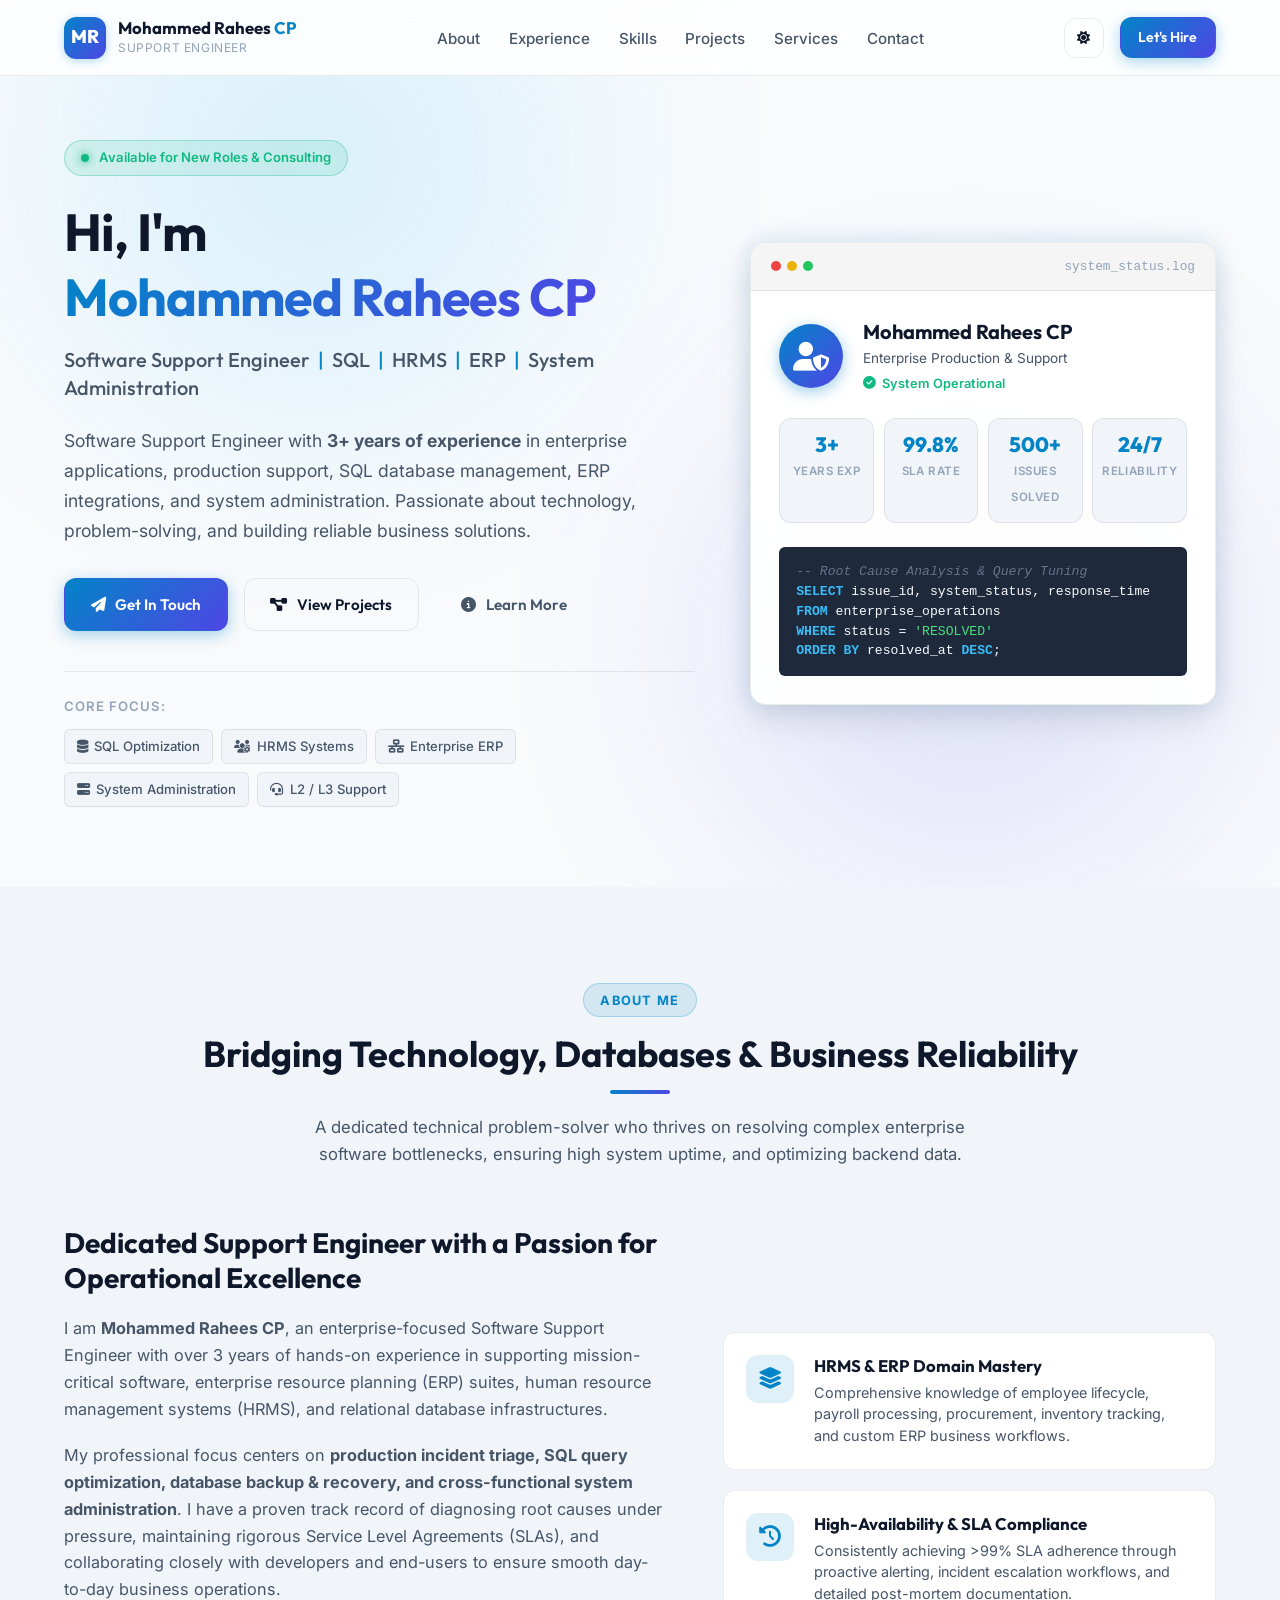
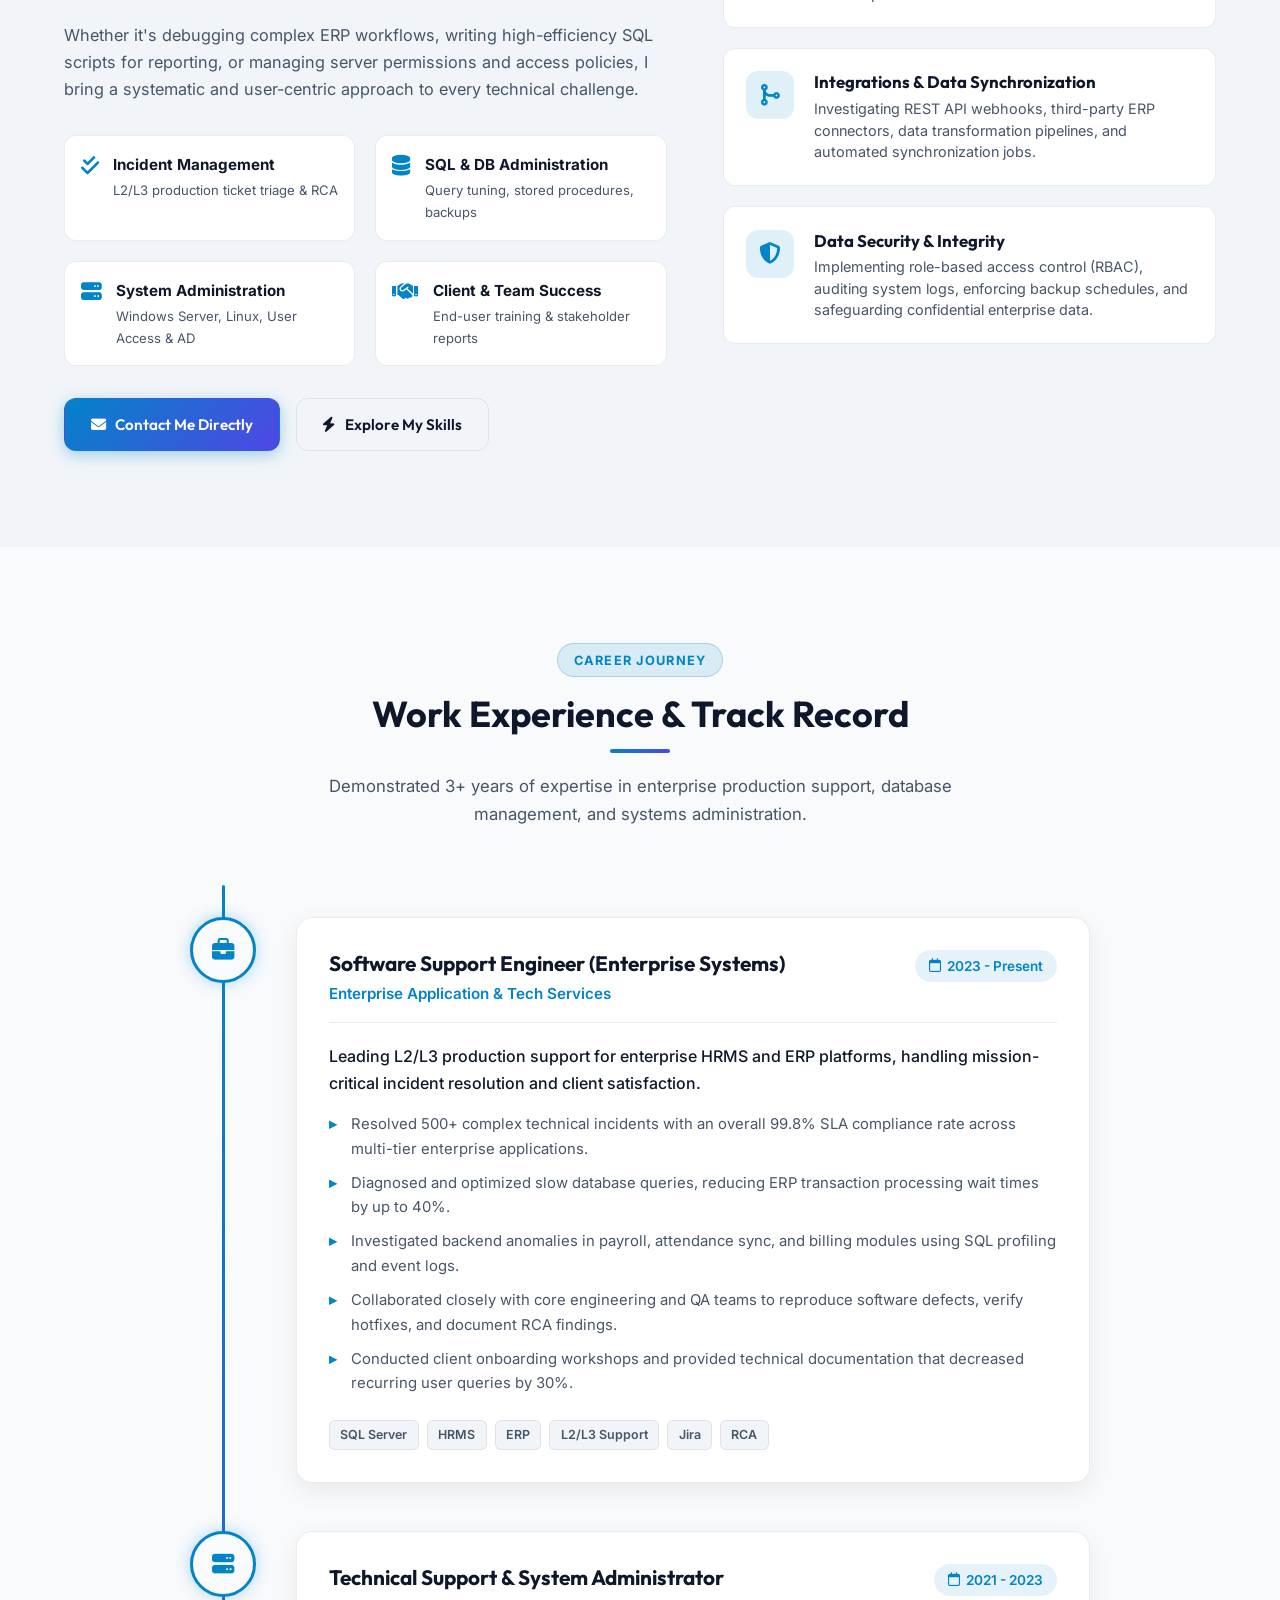
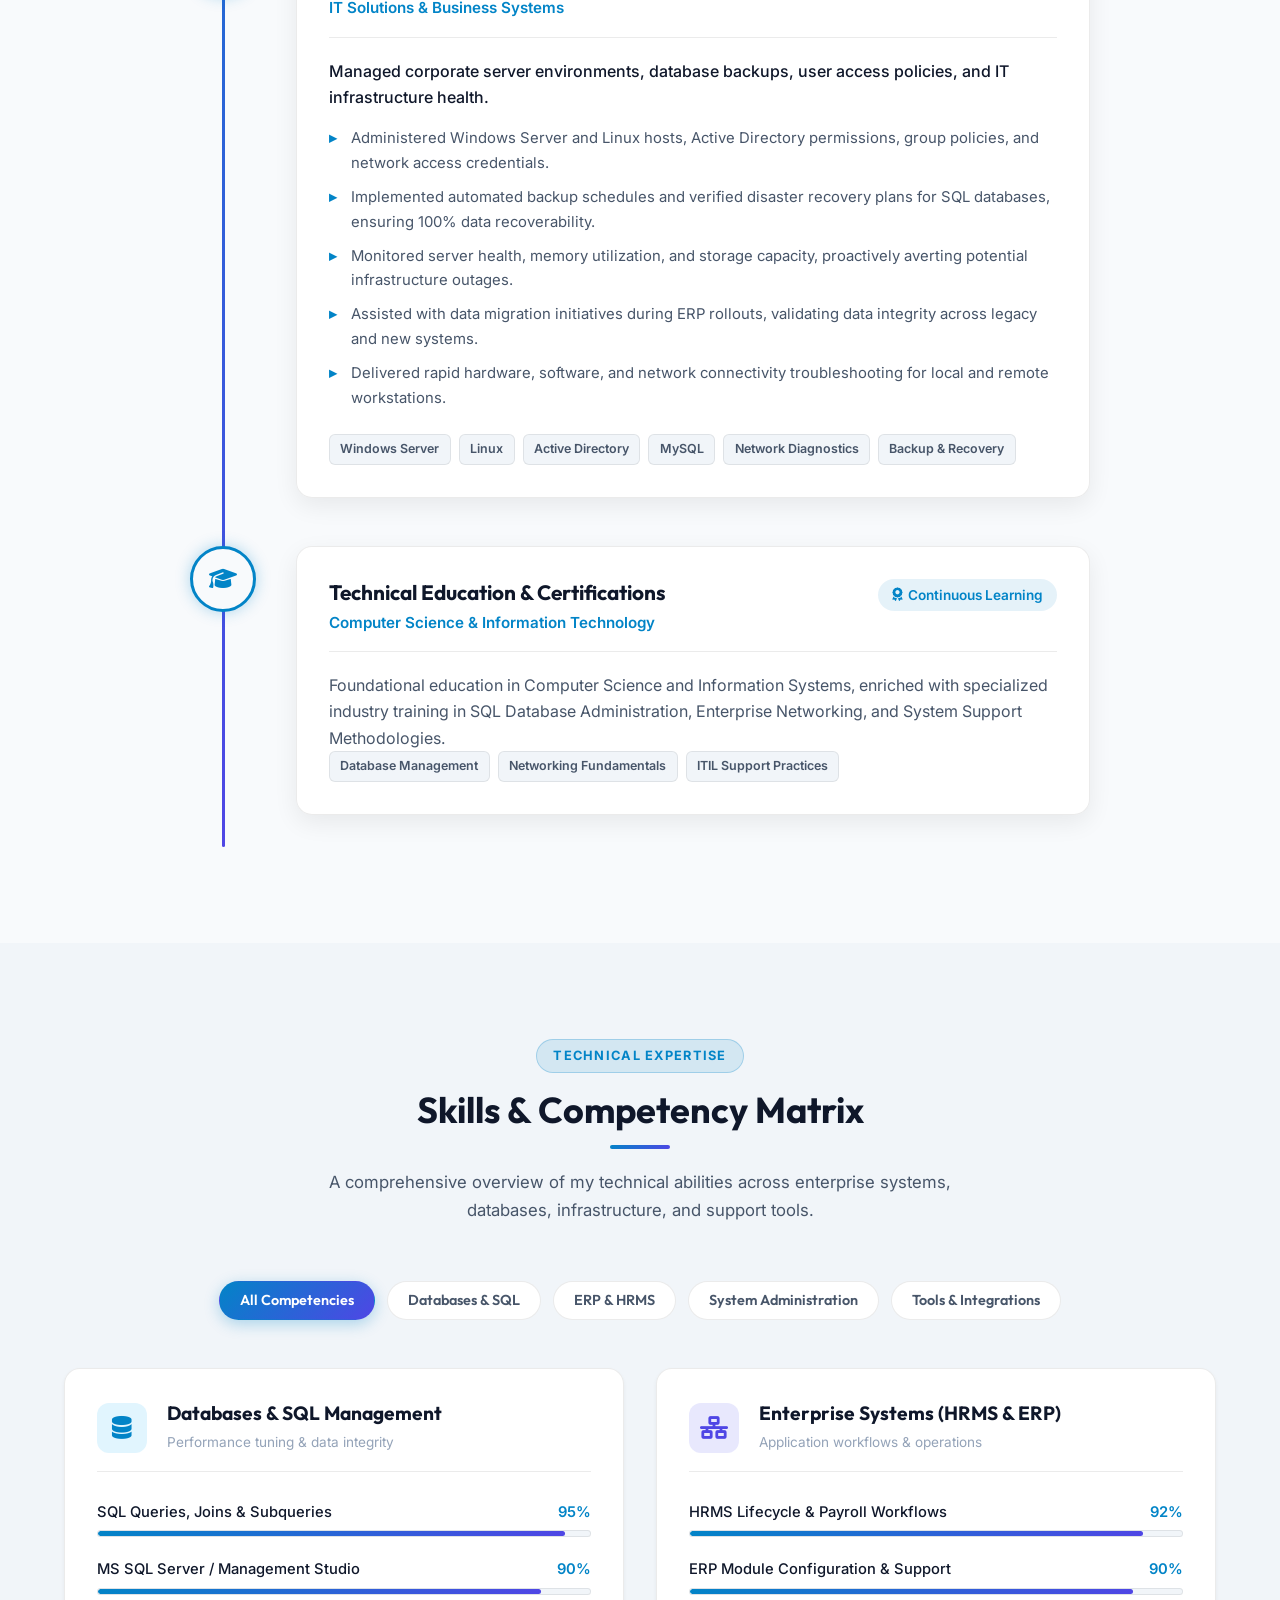
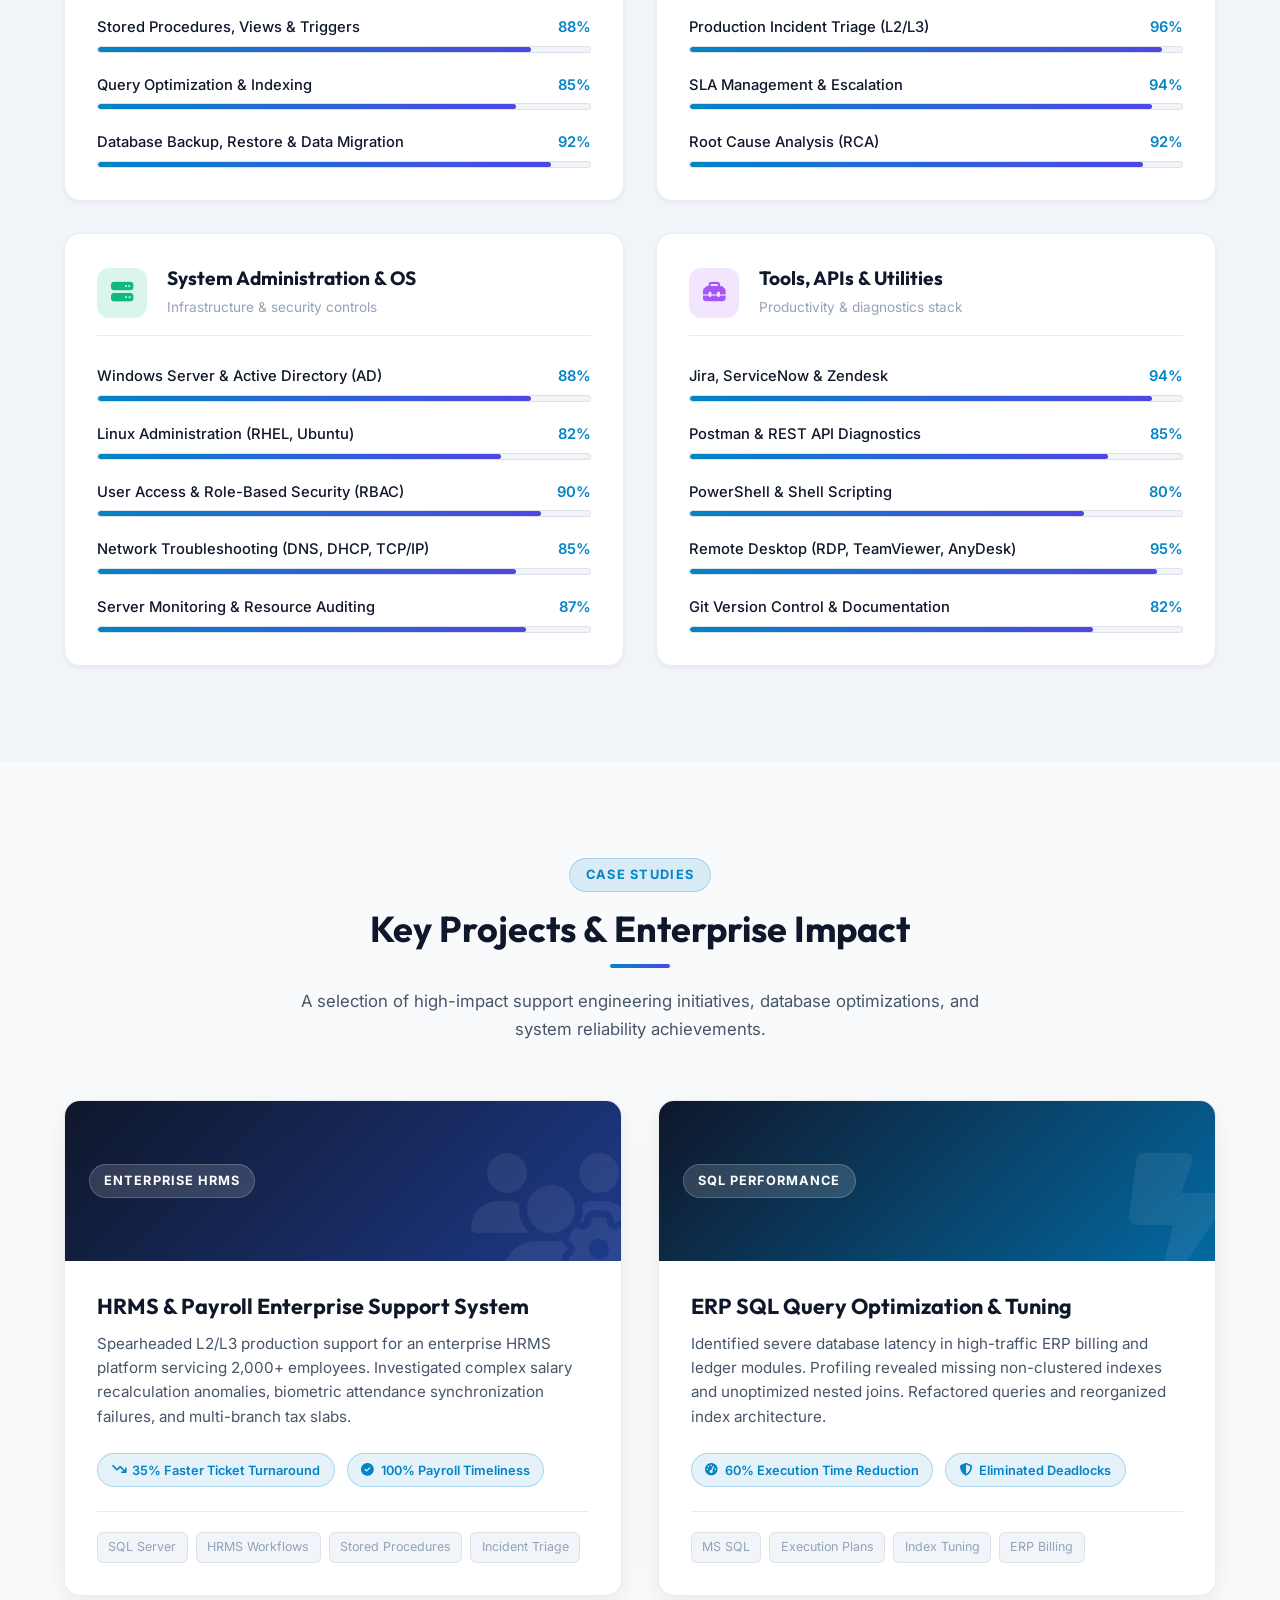
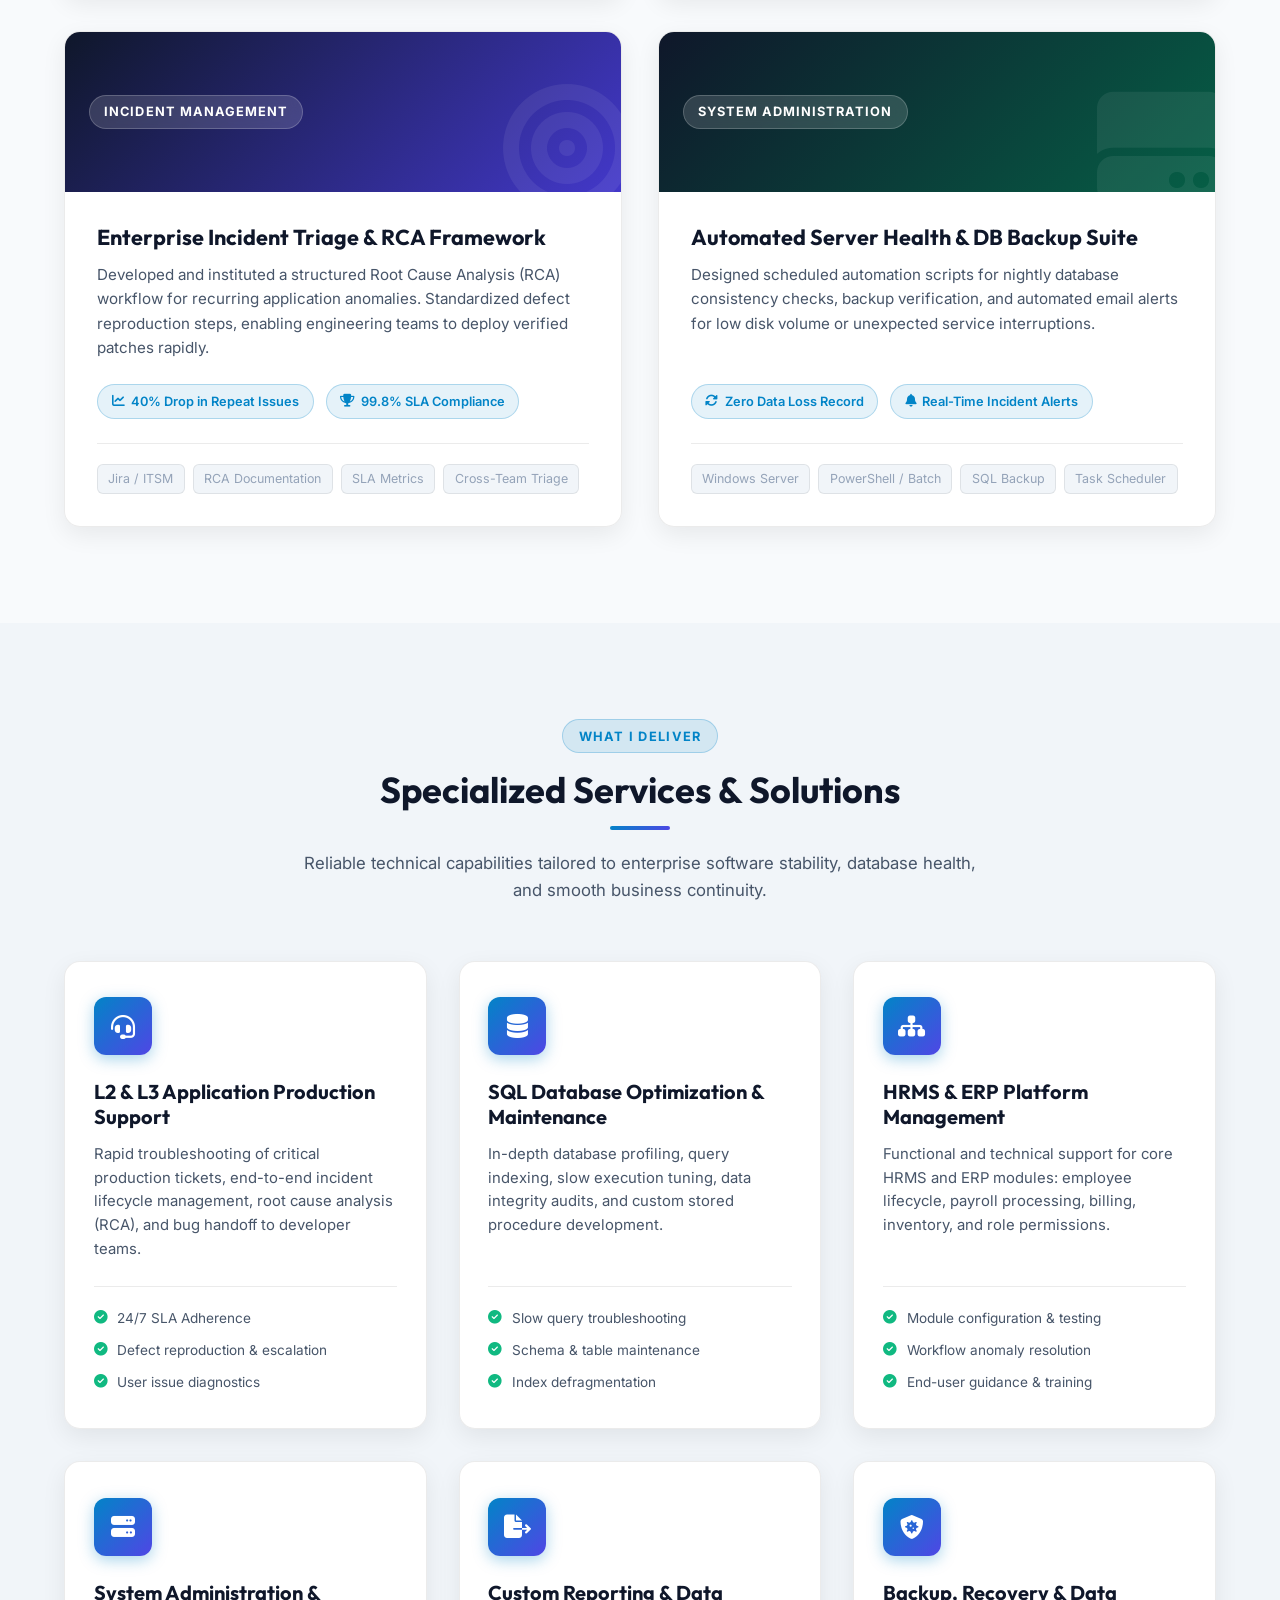
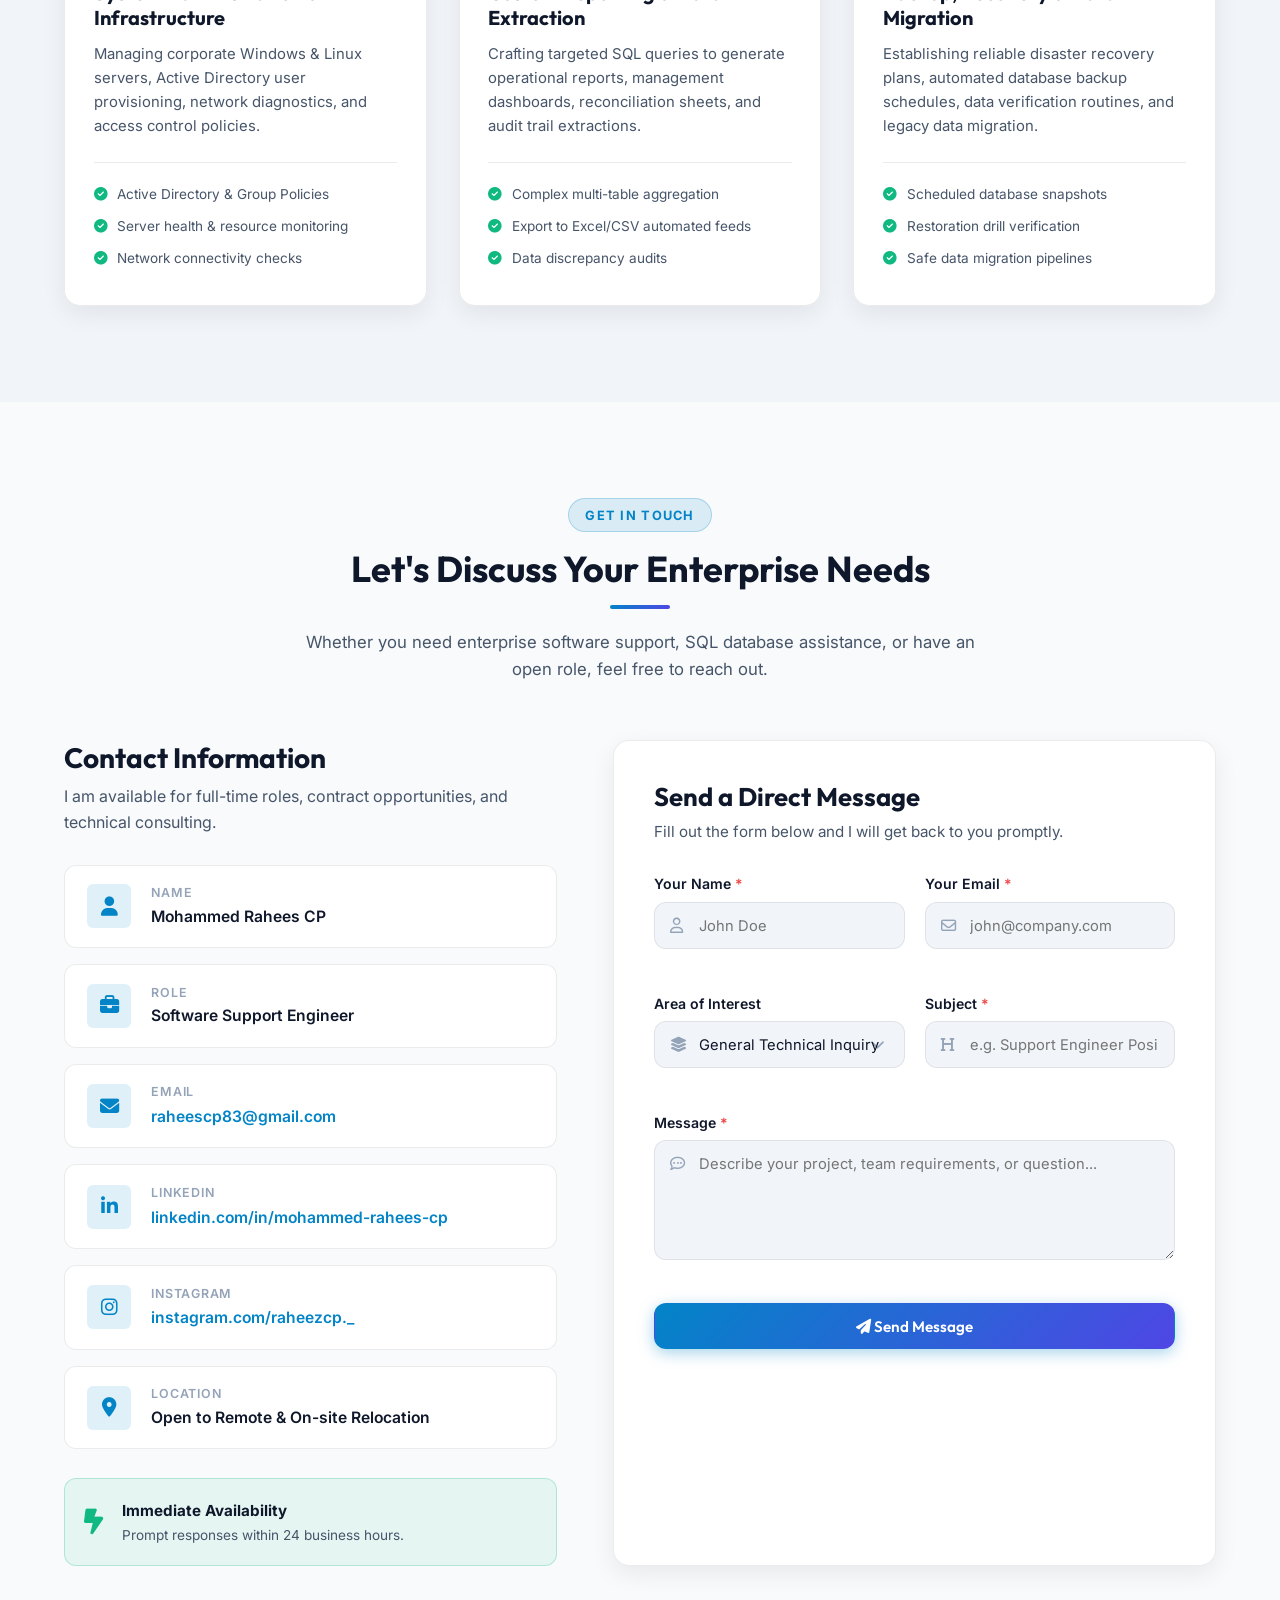
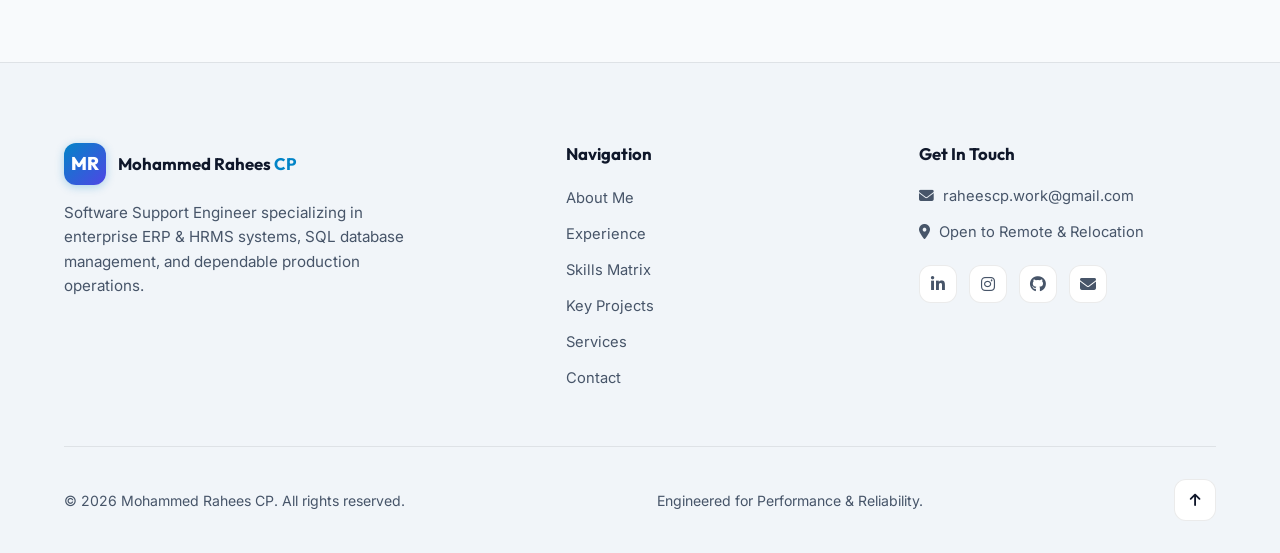
==== commit 42662710: "first commi" ====
--- a/index.html
+++ b/index.html
@@ -59,7 +59,7 @@
         </button>
 
         <!-- CTA Button -->
-        <a href="#contact" class="btn btn-primary btn-sm nav-cta">Let's Connect</a>
+        <a href="#contact" class="btn btn-primary btn-sm nav-cta">Let's Hire</a>
 
         <!-- Mobile Hamburger Toggle -->
         <button class="hamburger-btn" id="hamburgerBtn" aria-label="Open Mobile Menu" aria-expanded="false">
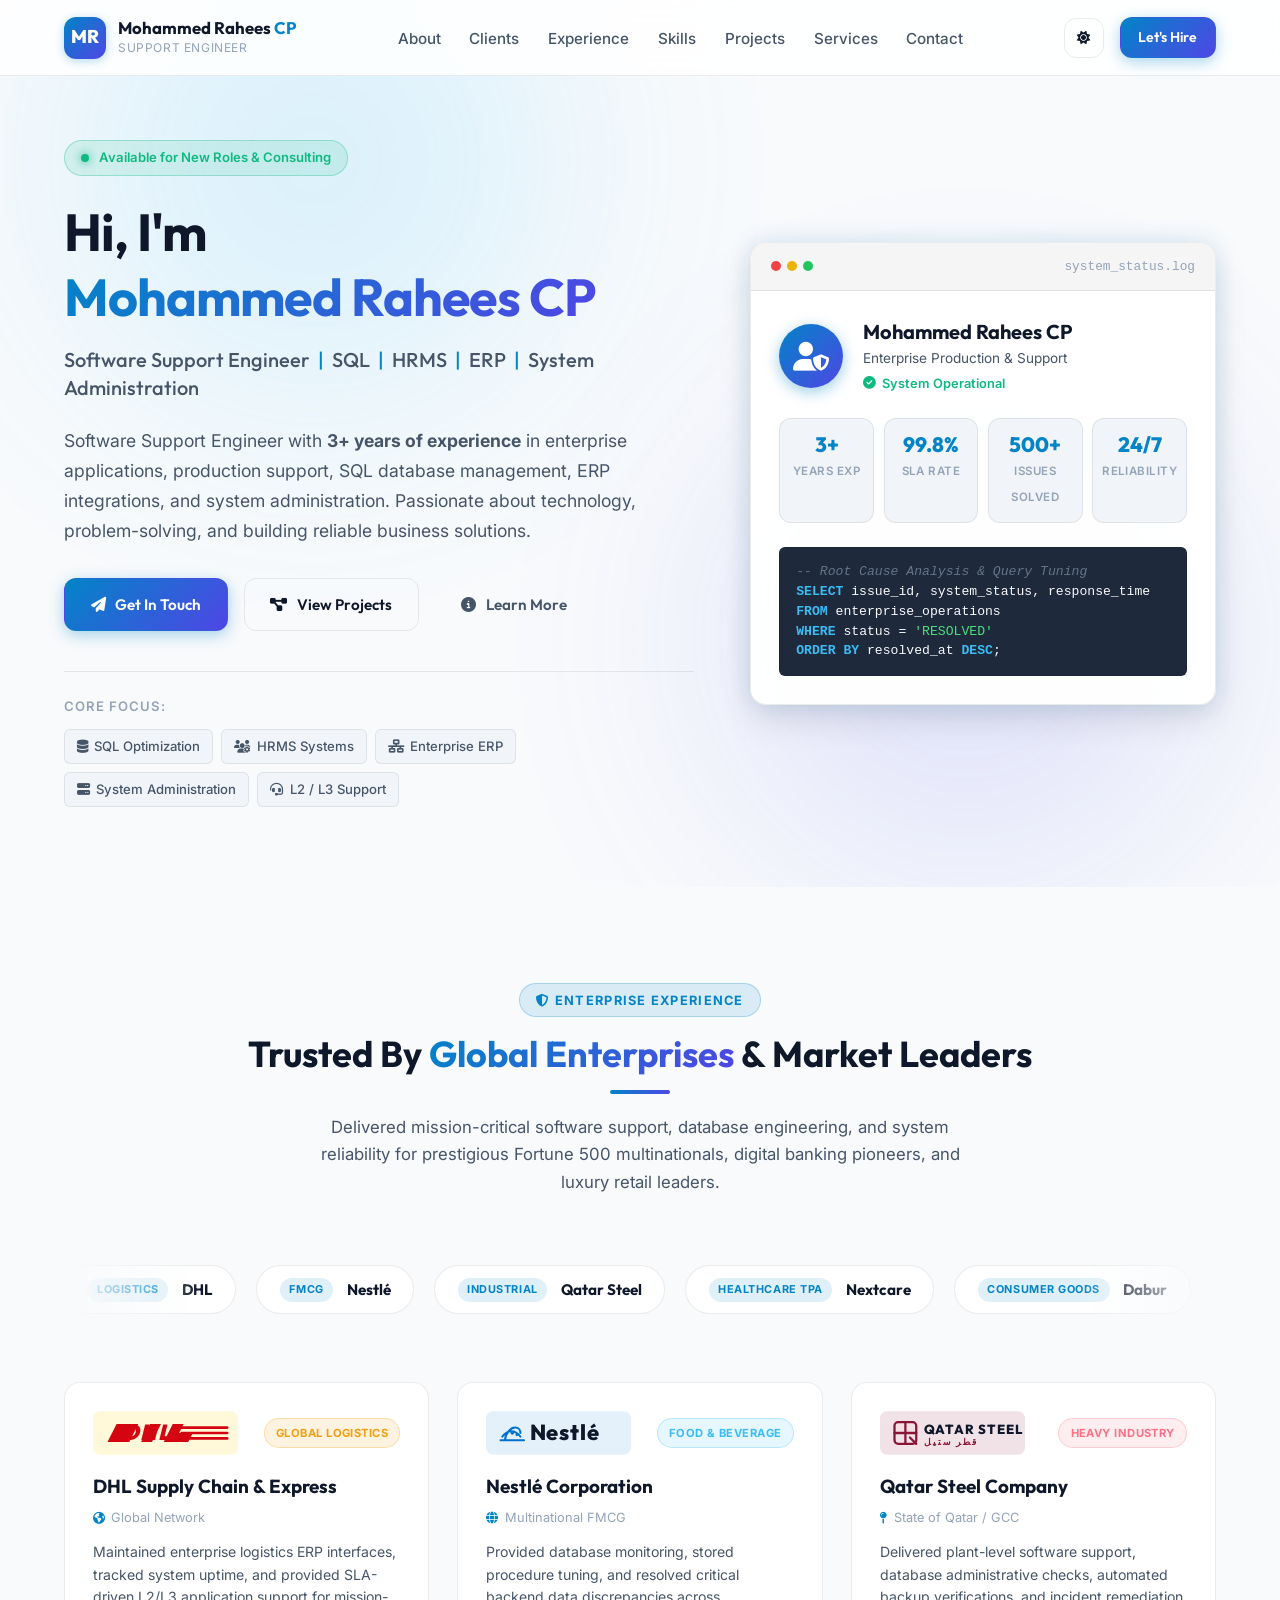
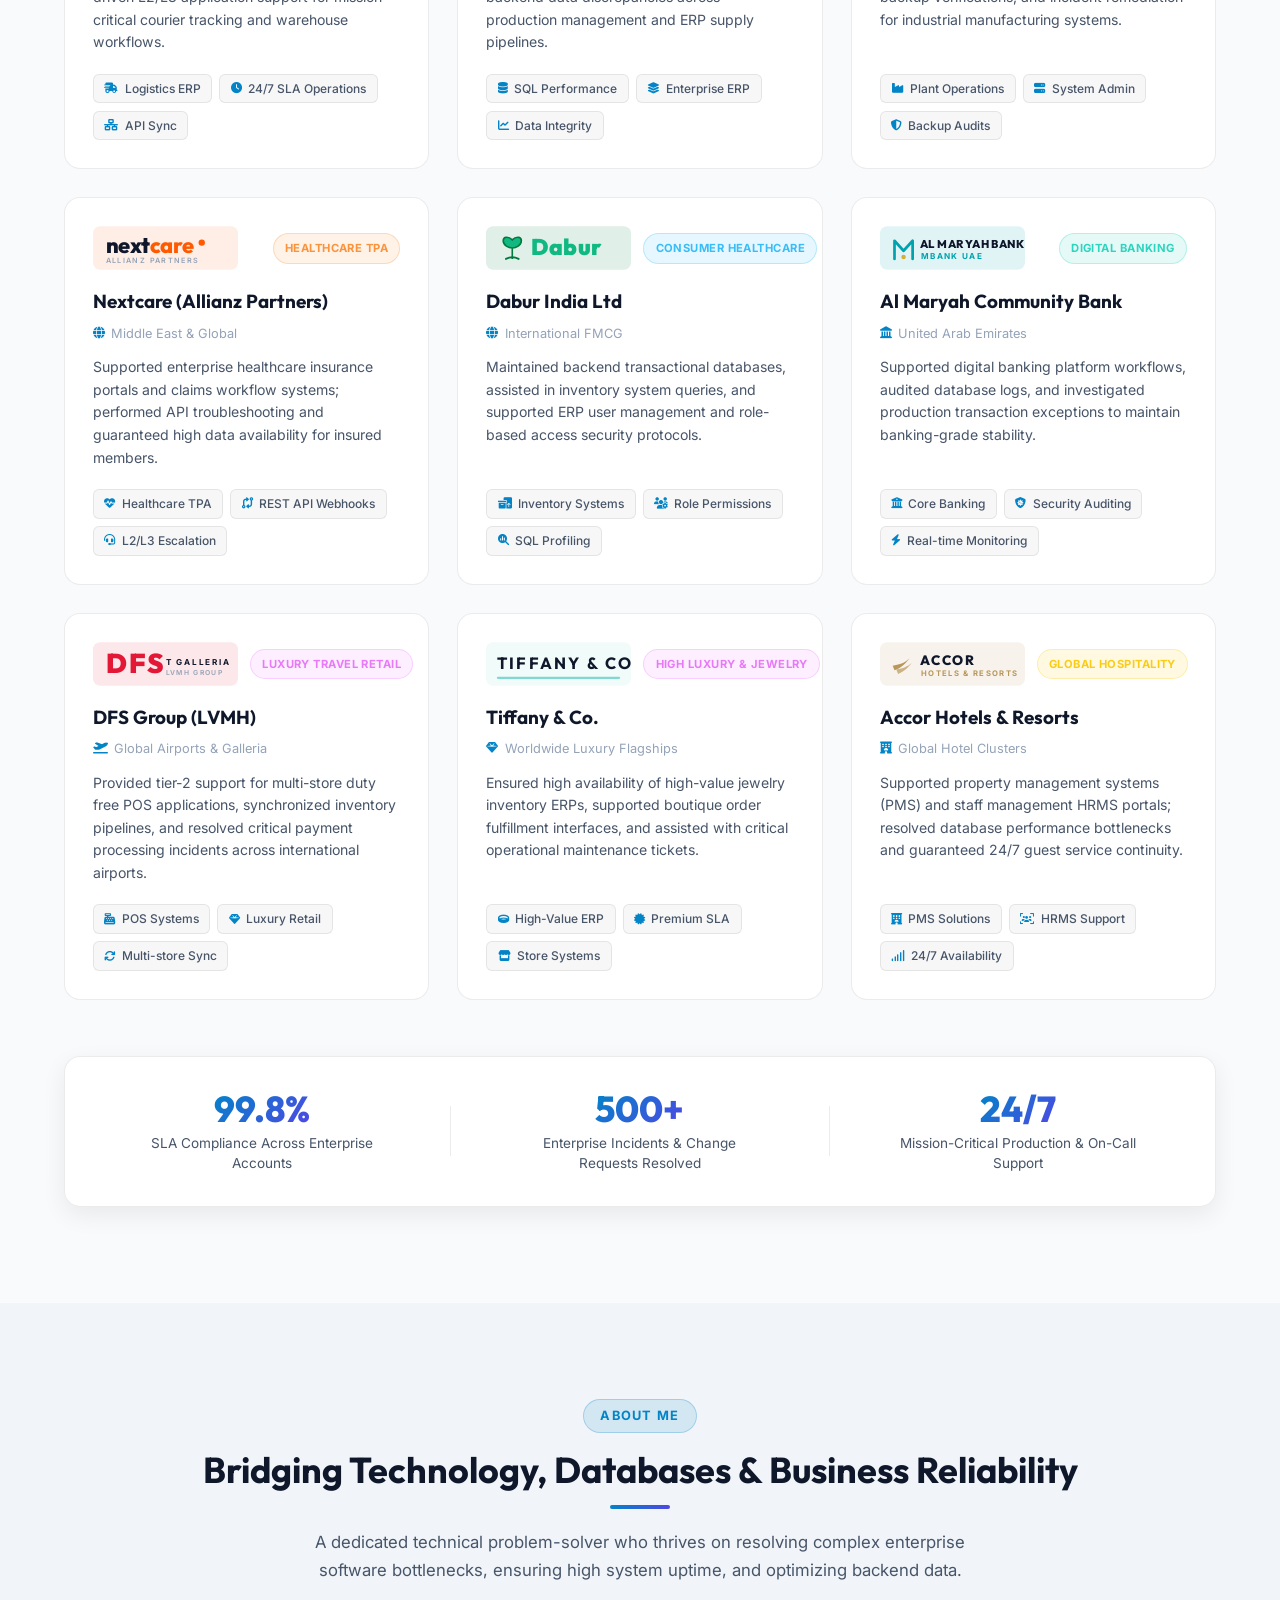
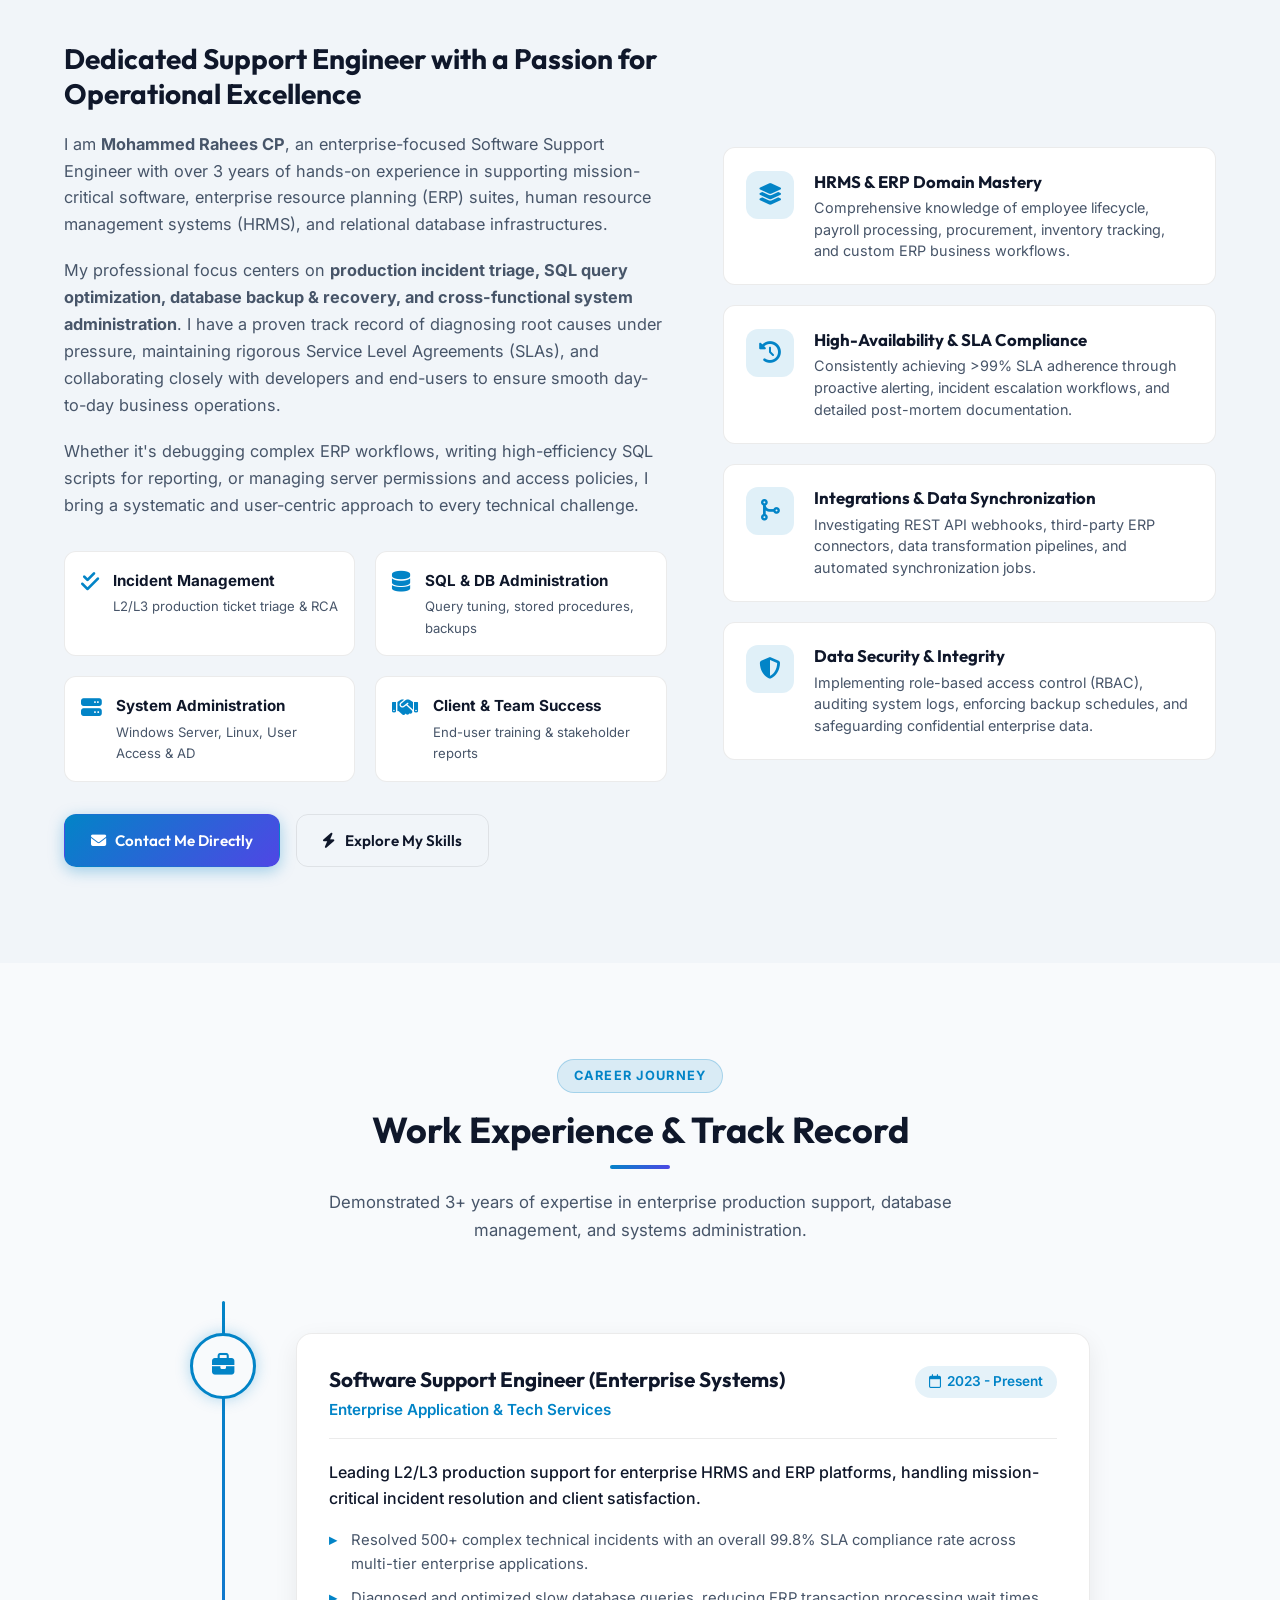
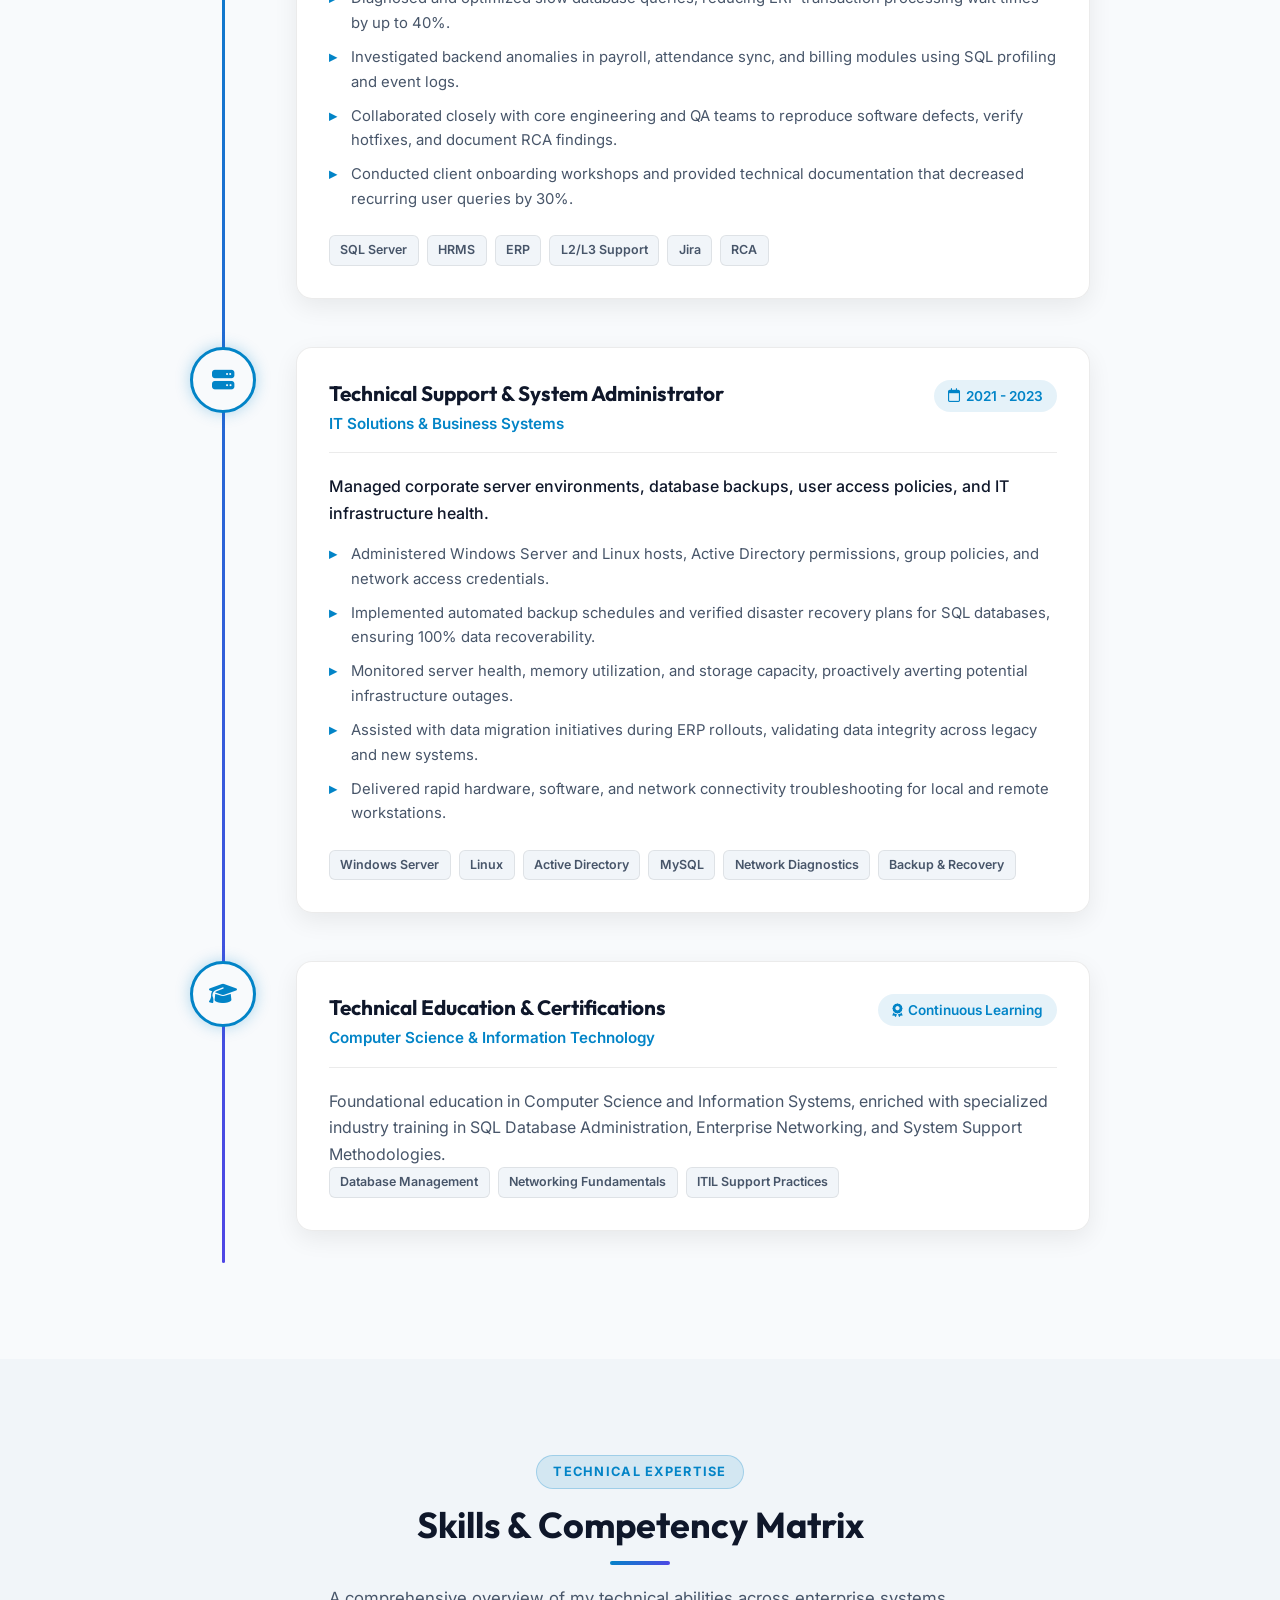
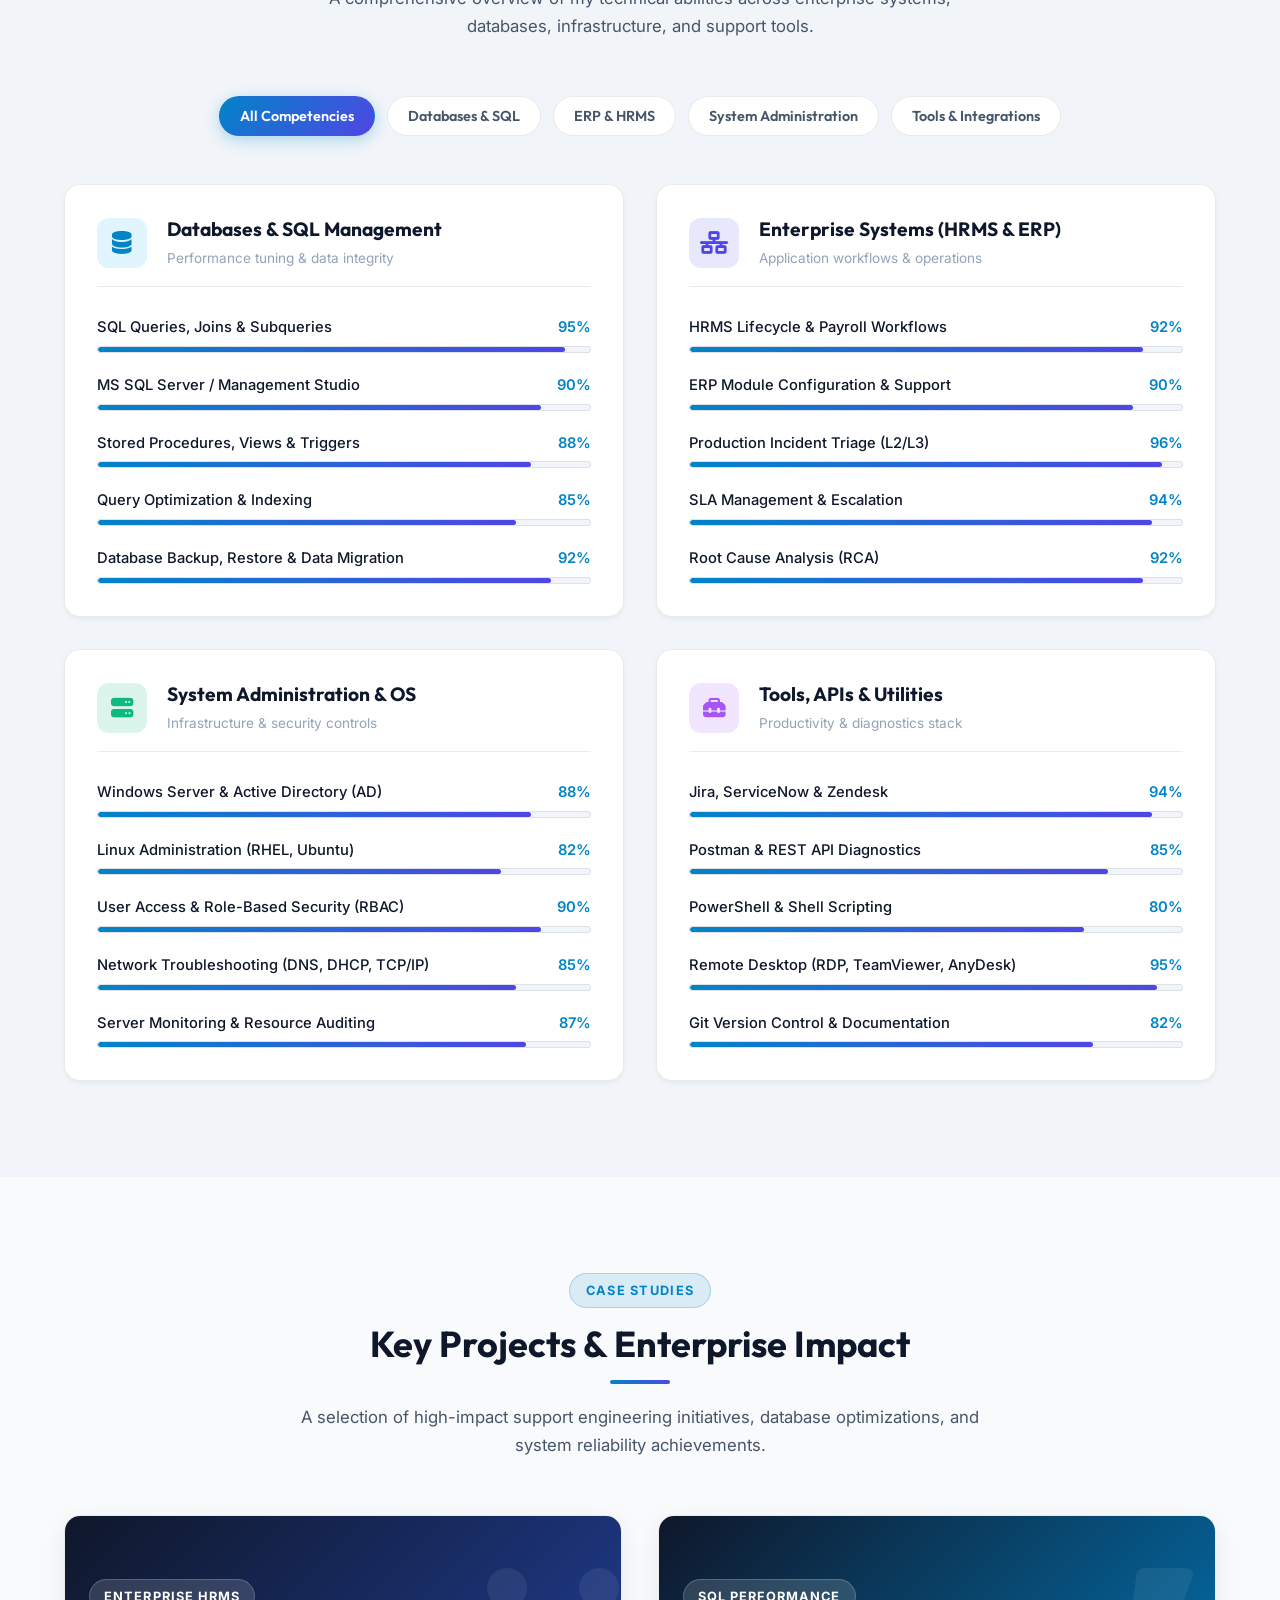
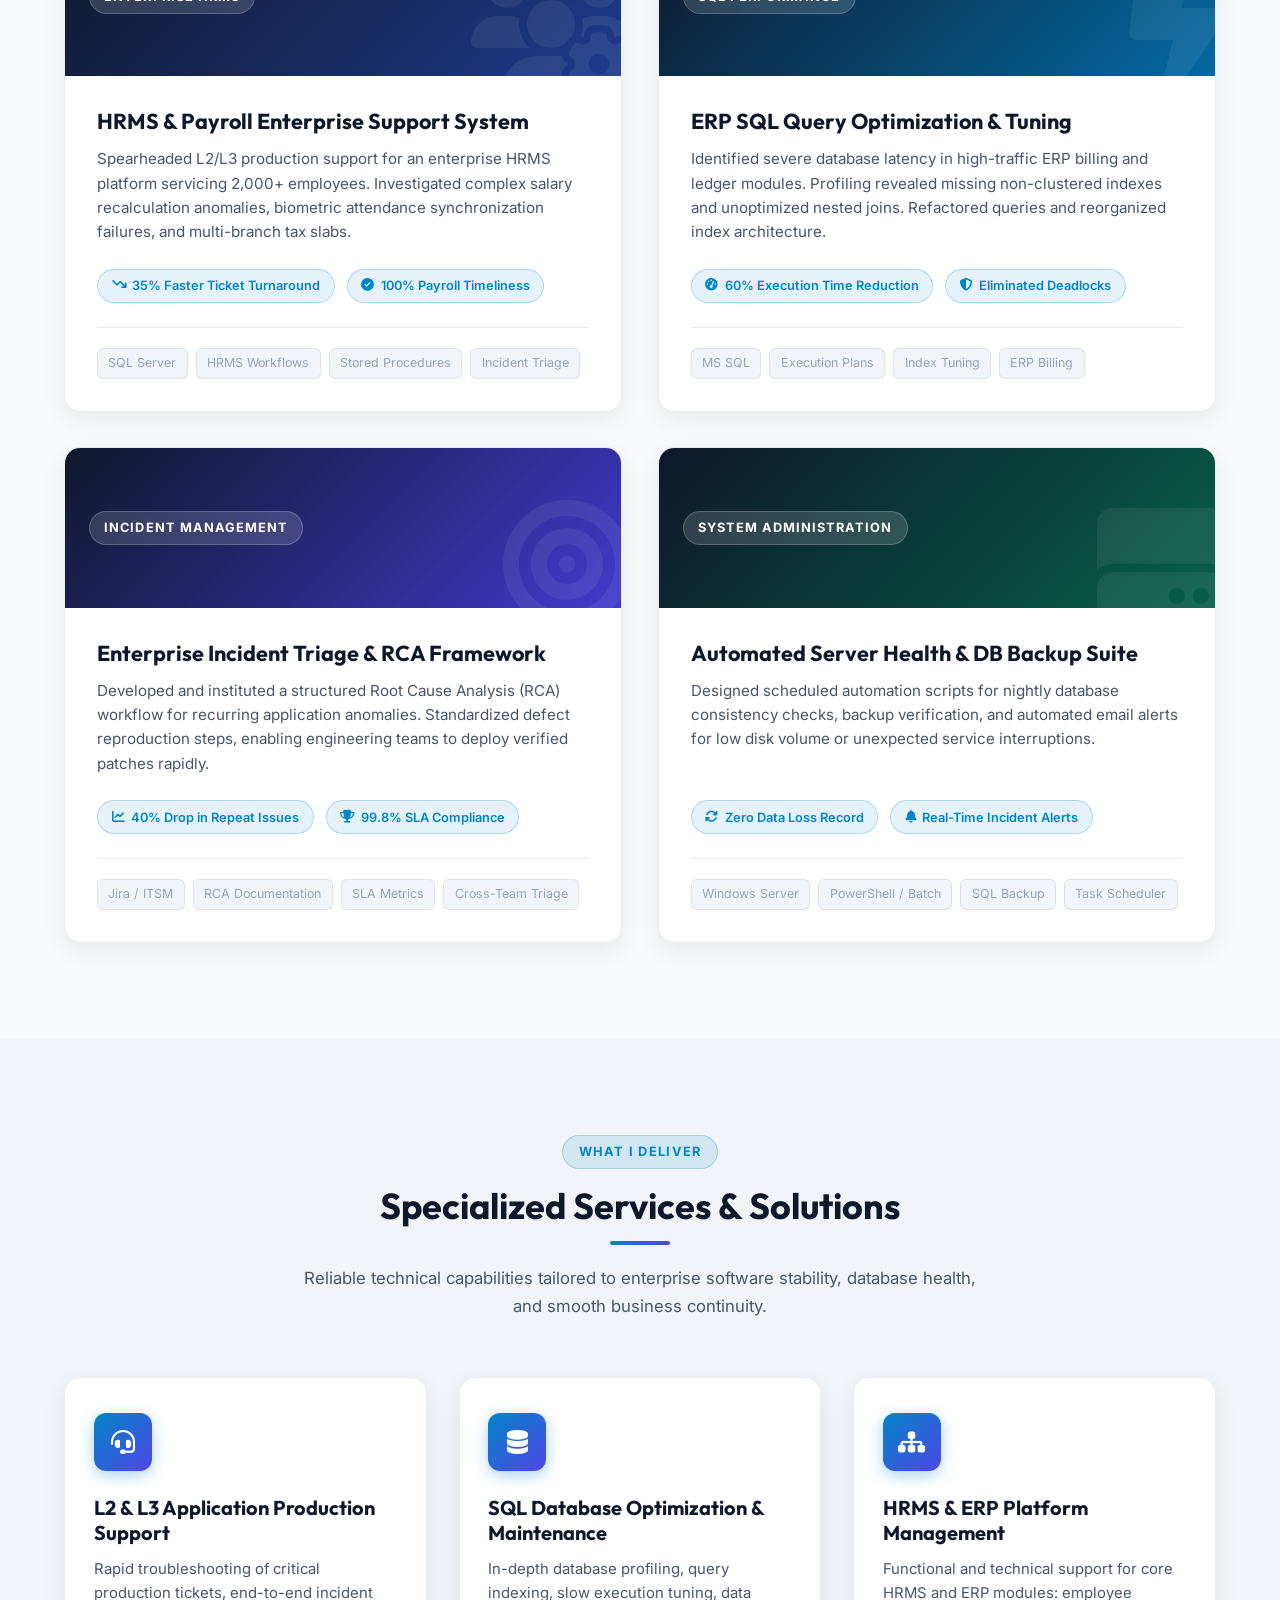
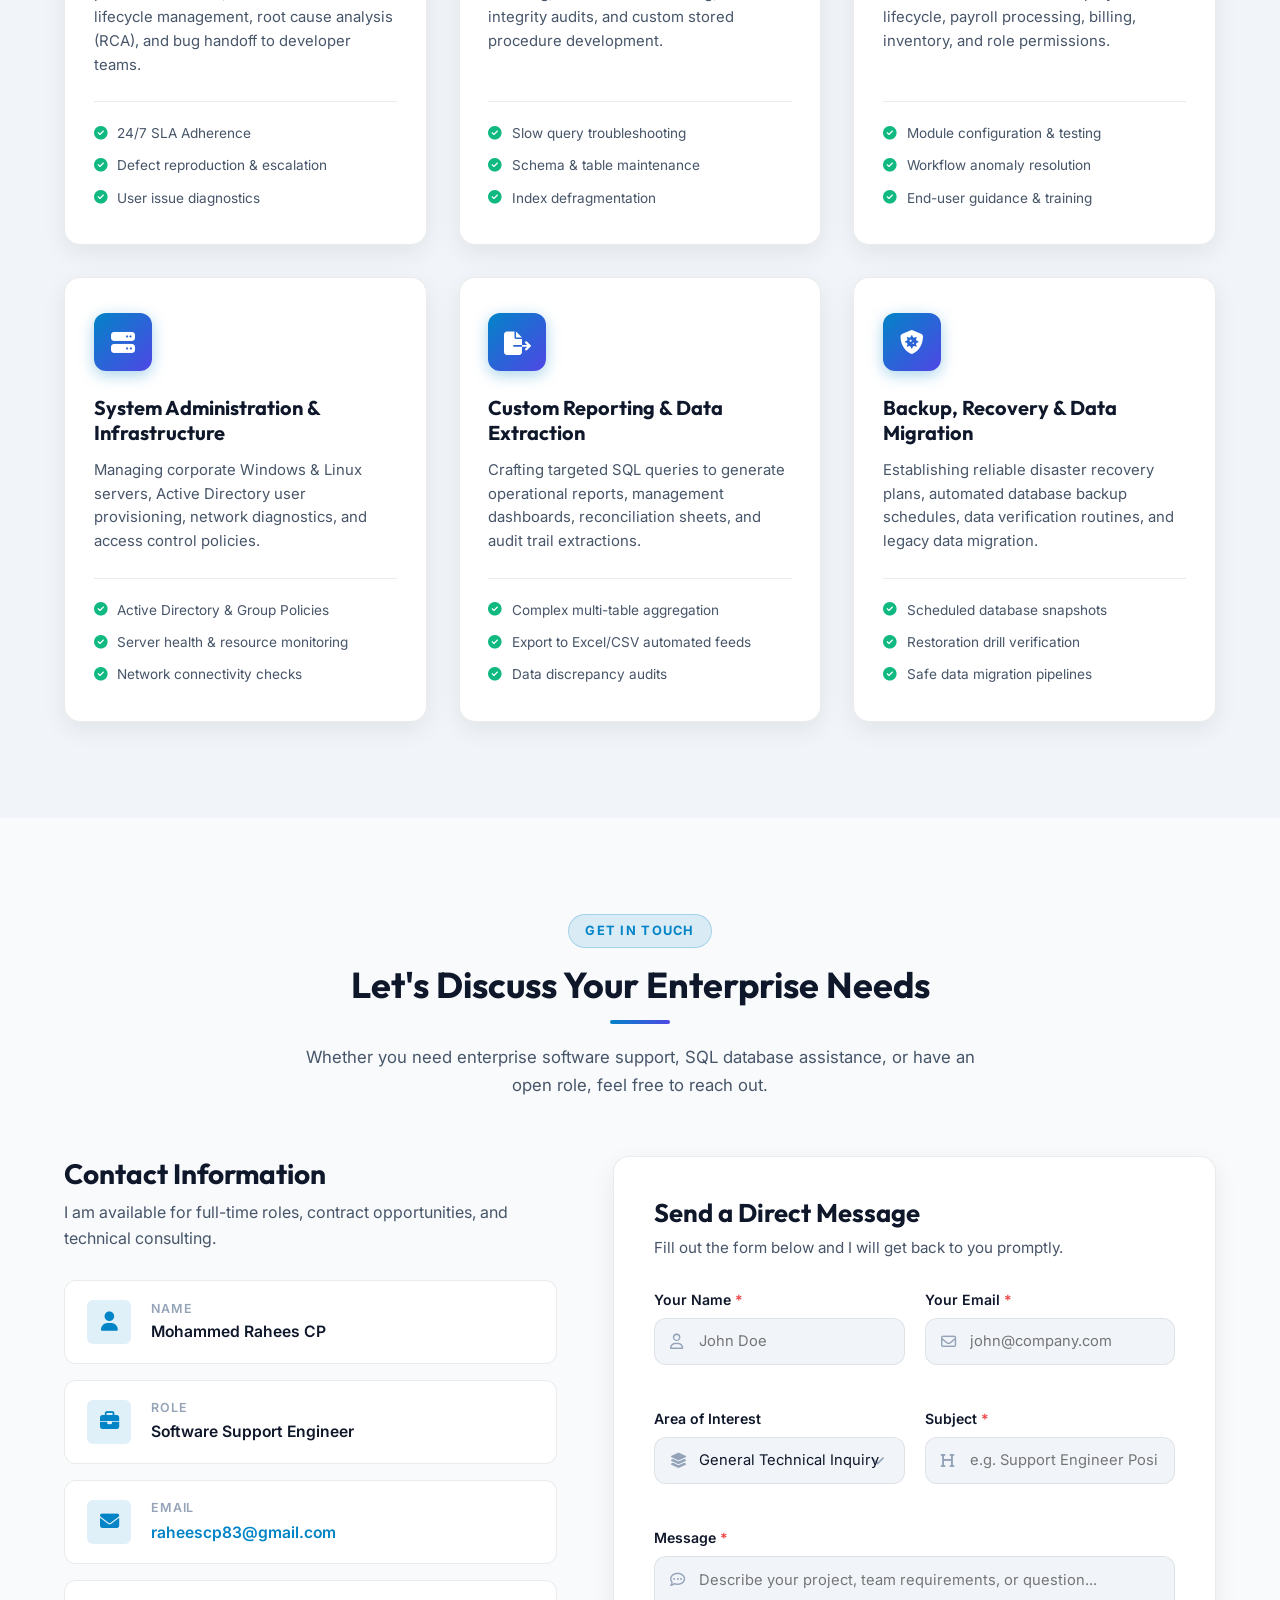
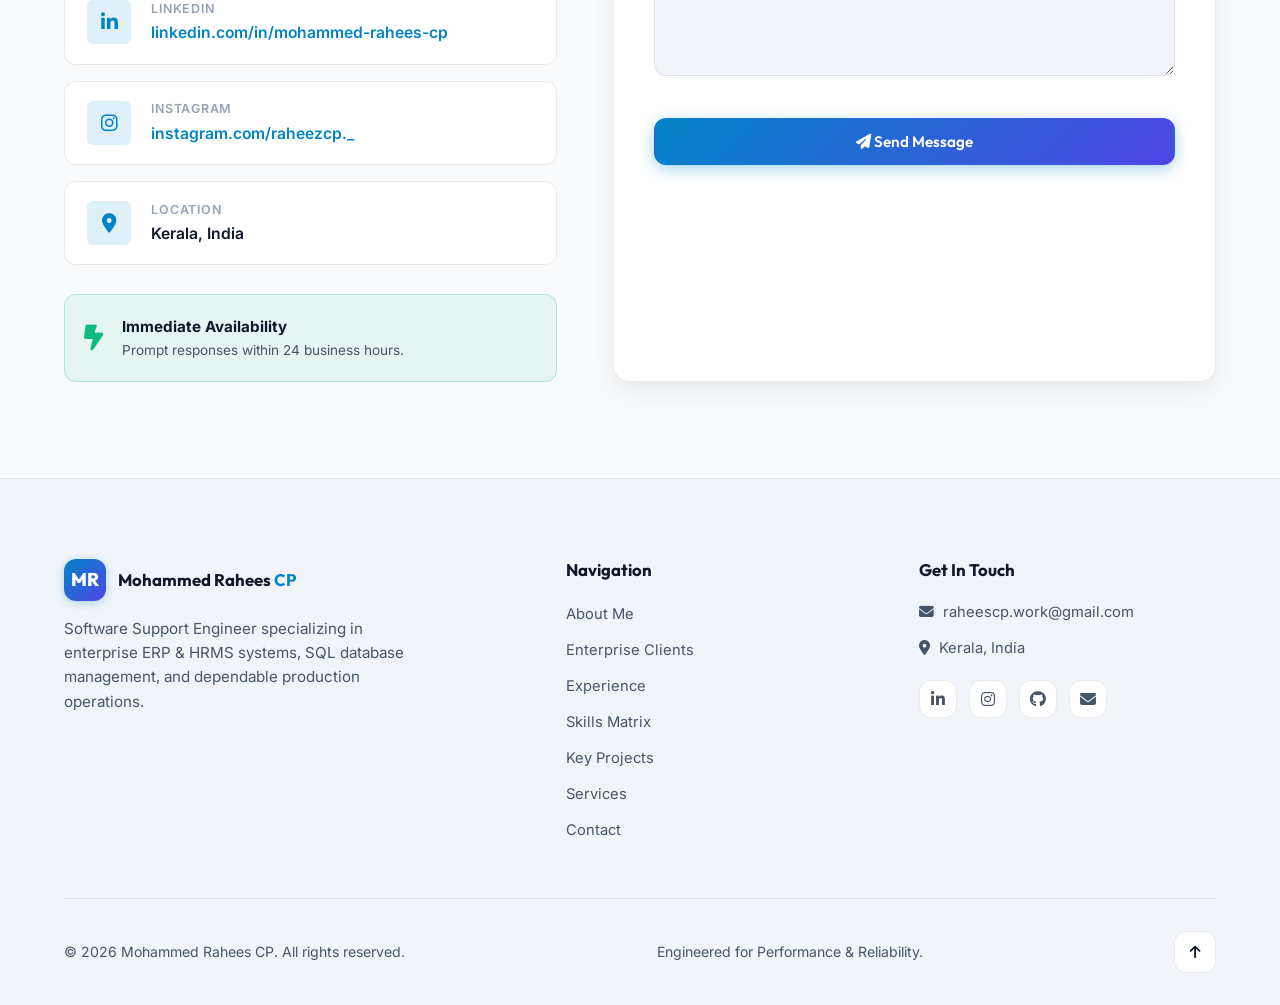
==== commit 59467c04: "first commi" ====
--- a/index.html
+++ b/index.html
@@ -43,6 +43,7 @@
       <nav class="nav-menu" id="navMenu">
         <ul class="nav-list">
           <li class="nav-item"><a href="#about" class="nav-link">About</a></li>
+          <li class="nav-item"><a href="#clients" class="nav-link">Clients</a></li>
           <li class="nav-item"><a href="#experience" class="nav-link">Experience</a></li>
           <li class="nav-item"><a href="#skills" class="nav-link">Skills</a></li>
           <li class="nav-item"><a href="#projects" class="nav-link">Projects</a></li>
@@ -182,6 +183,407 @@
             </div>
           </div>
         </div>
+      </div>
+    </section>
+
+    <!-- Enterprise Clients Section -->
+    <section class="section clients-section" id="clients">
+      <div class="container">
+        <div class="section-header text-center">
+          <span class="section-badge"><i class="fa-solid fa-shield-halved"></i> Enterprise Experience</span>
+          <h2 class="section-title">Trusted By <span class="gradient-text">Global Enterprises</span> &amp; Market Leaders</h2>
+          <div class="section-divider"></div>
+          <p class="section-subtitle">
+            Delivered mission-critical software support, database engineering, and system reliability for prestigious Fortune 500 multinationals, digital banking pioneers, and luxury retail leaders.
+          </p>
+        </div>
+
+        <!-- Infinite Logo Marquee Ribbon -->
+        <div class="clients-marquee-wrapper" aria-label="Enterprise clients marquee">
+          <div class="clients-marquee-track">
+            <!-- Group 1 -->
+            <div class="marquee-group">
+              <div class="marquee-item dhl-brand">
+                <span class="marquee-pill">Logistics</span>
+                <span class="marquee-brand-text">DHL</span>
+              </div>
+              <div class="marquee-item nestle-brand">
+                <span class="marquee-pill">FMCG</span>
+                <span class="marquee-brand-text">Nestlé</span>
+              </div>
+              <div class="marquee-item qatarsteel-brand">
+                <span class="marquee-pill">Industrial</span>
+                <span class="marquee-brand-text">Qatar Steel</span>
+              </div>
+              <div class="marquee-item nextcare-brand">
+                <span class="marquee-pill">Healthcare TPA</span>
+                <span class="marquee-brand-text">Nextcare</span>
+              </div>
+              <div class="marquee-item dabur-brand">
+                <span class="marquee-pill">Consumer Goods</span>
+                <span class="marquee-brand-text">Dabur</span>
+              </div>
+              <div class="marquee-item mbank-brand">
+                <span class="marquee-pill">Digital Bank</span>
+                <span class="marquee-brand-text">Al Maryah Bank</span>
+              </div>
+              <div class="marquee-item dfs-brand">
+                <span class="marquee-pill">Luxury Retail</span>
+                <span class="marquee-brand-text">DFS</span>
+              </div>
+              <div class="marquee-item tiffany-brand">
+                <span class="marquee-pill">High Luxury</span>
+                <span class="marquee-brand-text">Tiffany &amp; Co.</span>
+              </div>
+              <div class="marquee-item accor-brand">
+                <span class="marquee-pill">Hospitality</span>
+                <span class="marquee-brand-text">Accor Hotels</span>
+              </div>
+            </div>
+            <!-- Group 2 (Duplicate for Seamless Infinite Loop) -->
+            <div class="marquee-group" aria-hidden="true">
+              <div class="marquee-item dhl-brand">
+                <span class="marquee-pill">Logistics</span>
+                <span class="marquee-brand-text">DHL</span>
+              </div>
+              <div class="marquee-item nestle-brand">
+                <span class="marquee-pill">FMCG</span>
+                <span class="marquee-brand-text">Nestlé</span>
+              </div>
+              <div class="marquee-item qatarsteel-brand">
+                <span class="marquee-pill">Industrial</span>
+                <span class="marquee-brand-text">Qatar Steel</span>
+              </div>
+              <div class="marquee-item nextcare-brand">
+                <span class="marquee-pill">Healthcare TPA</span>
+                <span class="marquee-brand-text">Nextcare</span>
+              </div>
+              <div class="marquee-item dabur-brand">
+                <span class="marquee-pill">Consumer Goods</span>
+                <span class="marquee-brand-text">Dabur</span>
+              </div>
+              <div class="marquee-item mbank-brand">
+                <span class="marquee-pill">Digital Bank</span>
+                <span class="marquee-brand-text">Al Maryah Bank</span>
+              </div>
+              <div class="marquee-item dfs-brand">
+                <span class="marquee-pill">Luxury Retail</span>
+                <span class="marquee-brand-text">DFS</span>
+              </div>
+              <div class="marquee-item tiffany-brand">
+                <span class="marquee-pill">High Luxury</span>
+                <span class="marquee-brand-text">Tiffany &amp; Co.</span>
+              </div>
+              <div class="marquee-item accor-brand">
+                <span class="marquee-pill">Hospitality</span>
+                <span class="marquee-brand-text">Accor Hotels</span>
+              </div>
+            </div>
+          </div>
+        </div>
+
+        <!-- Enterprise Clients Grid -->
+        <div class="clients-grid">
+
+          <!-- 1. DHL -->
+          <div class="client-card" data-client="dhl">
+            <div class="client-card-top">
+              <div class="client-logo-box client-dhl">
+                <svg viewBox="0 0 160 48" class="client-vector-svg" fill="none" xmlns="http://www.w3.org/2000/svg" role="img" aria-label="DHL Logo">
+                  <rect width="160" height="48" rx="8" fill="#FFCC00" fill-opacity="0.15"/>
+                  <!-- DHL Signature Italic Slanted Bars & Typography -->
+                  <path d="M16 34L26 14H50L40 34H16Z" fill="#D40511"/>
+                  <path d="M53 34L63 14H75L65 34H53Z" fill="#D40511"/>
+                  <path d="M78 34L88 14H100L95 24H110L105 34H78Z" fill="#D40511"/>
+                  <text x="32" y="32" font-family="'Outfit', sans-serif" font-weight="900" font-style="italic" font-size="24" fill="#D40511" letter-spacing="1.5">DHL</text>
+                  <line x1="92" y1="18" x2="148" y2="18" stroke="#D40511" stroke-width="3" stroke-linecap="round"/>
+                  <line x1="98" y1="24" x2="148" y2="24" stroke="#D40511" stroke-width="3" stroke-linecap="round"/>
+                  <line x1="104" y1="30" x2="148" y2="30" stroke="#D40511" stroke-width="3" stroke-linecap="round"/>
+                </svg>
+              </div>
+              <span class="client-industry-badge badge-logistics">Global Logistics</span>
+            </div>
+            <div class="client-card-body">
+              <div class="client-identity">
+                <h3 class="client-name">DHL Supply Chain &amp; Express</h3>
+                <span class="client-geography"><i class="fa-solid fa-earth-americas"></i> Global Network</span>
+              </div>
+              <p class="client-summary">
+                Maintained enterprise logistics ERP interfaces, tracked system uptime, and provided SLA-driven L2/L3 application support for mission-critical courier tracking and warehouse workflows.
+              </p>
+              <div class="client-tags">
+                <span class="client-tag"><i class="fa-solid fa-truck-fast"></i> Logistics ERP</span>
+                <span class="client-tag"><i class="fa-solid fa-clock"></i> 24/7 SLA Operations</span>
+                <span class="client-tag"><i class="fa-solid fa-network-wired"></i> API Sync</span>
+              </div>
+            </div>
+          </div>
+
+          <!-- 2. Nestlé -->
+          <div class="client-card" data-client="nestle">
+            <div class="client-card-top">
+              <div class="client-logo-box client-nestle">
+                <svg viewBox="0 0 160 48" class="client-vector-svg" fill="none" xmlns="http://www.w3.org/2000/svg" role="img" aria-label="Nestlé Logo">
+                  <rect width="160" height="48" rx="8" fill="#0072CE" fill-opacity="0.1"/>
+                  <g transform="translate(14, 10)">
+                    <path d="M4 18C10 10 18 10 24 18M2 22C12 22 20 22 28 22M7 22C7 15 13 8 18 8C22 8 24 11 24 14" stroke="#0072CE" stroke-width="2.2" stroke-linecap="round"/>
+                    <circle cx="15" cy="14" r="2" fill="#0072CE"/>
+                    <circle cx="20" cy="16" r="1.5" fill="#0072CE"/>
+                  </g>
+                  <text x="48" y="32" font-family="'Outfit', 'Inter', serif" font-weight="800" font-size="24" fill="currentColor" letter-spacing="1">Nestlé</text>
+                </svg>
+              </div>
+              <span class="client-industry-badge badge-fmcg">Food &amp; Beverage</span>
+            </div>
+            <div class="client-card-body">
+              <div class="client-identity">
+                <h3 class="client-name">Nestlé Corporation</h3>
+                <span class="client-geography"><i class="fa-solid fa-globe"></i> Multinational FMCG</span>
+              </div>
+              <p class="client-summary">
+                Provided database monitoring, stored procedure tuning, and resolved critical backend data discrepancies across production management and ERP supply pipelines.
+              </p>
+              <div class="client-tags">
+                <span class="client-tag"><i class="fa-solid fa-database"></i> SQL Performance</span>
+                <span class="client-tag"><i class="fa-solid fa-layer-group"></i> Enterprise ERP</span>
+                <span class="client-tag"><i class="fa-solid fa-chart-line"></i> Data Integrity</span>
+              </div>
+            </div>
+          </div>
+
+          <!-- 3. Qatar Steel -->
+          <div class="client-card" data-client="qatarsteel">
+            <div class="client-card-top">
+              <div class="client-logo-box client-qatarsteel">
+                <svg viewBox="0 0 160 48" class="client-vector-svg" fill="none" xmlns="http://www.w3.org/2000/svg" role="img" aria-label="Qatar Steel Logo">
+                  <rect width="160" height="48" rx="8" fill="#8A1538" fill-opacity="0.12"/>
+                  <g transform="translate(14, 10)">
+                    <rect x="2" y="2" width="24" height="24" rx="4" stroke="#8A1538" stroke-width="2.5" fill="none"/>
+                    <path d="M14 2V26M2 14H26M19 19L26 26" stroke="#8A1538" stroke-width="2.5" stroke-linecap="round"/>
+                  </g>
+                  <text x="48" y="25" font-family="'Outfit', sans-serif" font-weight="800" font-size="14.5" fill="currentColor" letter-spacing="1">QATAR STEEL</text>
+                  <text x="49" y="37" font-family="'Inter', sans-serif" font-weight="600" font-size="9.5" fill="#8A1538" letter-spacing="2">قطر ستيل</text>
+                </svg>
+              </div>
+              <span class="client-industry-badge badge-heavy">Heavy Industry</span>
+            </div>
+            <div class="client-card-body">
+              <div class="client-identity">
+                <h3 class="client-name">Qatar Steel Company</h3>
+                <span class="client-geography"><i class="fa-solid fa-map-pin"></i> State of Qatar / GCC</span>
+              </div>
+              <p class="client-summary">
+                Delivered plant-level software support, database administrative checks, automated backup verifications, and incident remediation for industrial manufacturing systems.
+              </p>
+              <div class="client-tags">
+                <span class="client-tag"><i class="fa-solid fa-industry"></i> Plant Operations</span>
+                <span class="client-tag"><i class="fa-solid fa-server"></i> System Admin</span>
+                <span class="client-tag"><i class="fa-solid fa-shield-halved"></i> Backup Audits</span>
+              </div>
+            </div>
+          </div>
+
+          <!-- 4. Nextcare (Allianz Partners) -->
+          <div class="client-card" data-client="nextcare">
+            <div class="client-card-top">
+              <div class="client-logo-box client-nextcare">
+                <svg viewBox="0 0 160 48" class="client-vector-svg" fill="none" xmlns="http://www.w3.org/2000/svg" role="img" aria-label="Nextcare Logo">
+                  <rect width="160" height="48" rx="8" fill="#FF5A00" fill-opacity="0.1"/>
+                  <text x="14" y="30" font-family="'Outfit', sans-serif" font-weight="800" font-size="24" fill="currentColor" letter-spacing="-0.5">next<tspan fill="#FF5A00">care</tspan></text>
+                  <circle cx="120" cy="18" r="3.5" fill="#FF5A00"/>
+                  <text x="14" y="41" font-family="'Inter', sans-serif" font-weight="600" font-size="8" fill="var(--text-muted)" letter-spacing="1.5">ALLIANZ PARTNERS</text>
+                </svg>
+              </div>
+              <span class="client-industry-badge badge-health">Healthcare TPA</span>
+            </div>
+            <div class="client-card-body">
+              <div class="client-identity">
+                <h3 class="client-name">Nextcare (Allianz Partners)</h3>
+                <span class="client-geography"><i class="fa-solid fa-globe"></i> Middle East &amp; Global</span>
+              </div>
+              <p class="client-summary">
+                Supported enterprise healthcare insurance portals and claims workflow systems; performed API troubleshooting and guaranteed high data availability for insured members.
+              </p>
+              <div class="client-tags">
+                <span class="client-tag"><i class="fa-solid fa-heart-pulse"></i> Healthcare TPA</span>
+                <span class="client-tag"><i class="fa-solid fa-code-compare"></i> REST API Webhooks</span>
+                <span class="client-tag"><i class="fa-solid fa-headset"></i> L2/L3 Escalation</span>
+              </div>
+            </div>
+          </div>
+
+          <!-- 5. Dabur -->
+          <div class="client-card" data-client="dabur">
+            <div class="client-card-top">
+              <div class="client-logo-box client-dabur">
+                <svg viewBox="0 0 160 48" class="client-vector-svg" fill="none" xmlns="http://www.w3.org/2000/svg" role="img" aria-label="Dabur Logo">
+                  <rect width="160" height="48" rx="8" fill="#007A3D" fill-opacity="0.12"/>
+                  <g transform="translate(14, 8)">
+                    <path d="M15 28V16M15 16C11 16 5 13 5 8C5 3 11 3 15 7C19 3 25 3 25 8C25 13 19 16 15 16Z" fill="#10B981" stroke="#007A3D" stroke-width="1.8"/>
+                    <path d="M8 28C12 26 18 26 22 28" stroke="#007A3D" stroke-width="2.2" stroke-linecap="round"/>
+                  </g>
+                  <text x="50" y="32" font-family="'Outfit', sans-serif" font-weight="900" font-size="25" fill="#10B981" letter-spacing="0.5">Dabur</text>
+                </svg>
+              </div>
+              <span class="client-industry-badge badge-fmcg">Consumer Healthcare</span>
+            </div>
+            <div class="client-card-body">
+              <div class="client-identity">
+                <h3 class="client-name">Dabur India Ltd</h3>
+                <span class="client-geography"><i class="fa-solid fa-globe"></i> International FMCG</span>
+              </div>
+              <p class="client-summary">
+                Maintained backend transactional databases, assisted in inventory system queries, and supported ERP user management and role-based access security protocols.
+              </p>
+              <div class="client-tags">
+                <span class="client-tag"><i class="fa-solid fa-boxes-packing"></i> Inventory Systems</span>
+                <span class="client-tag"><i class="fa-solid fa-users-gear"></i> Role Permissions</span>
+                <span class="client-tag"><i class="fa-solid fa-magnifying-glass-chart"></i> SQL Profiling</span>
+              </div>
+            </div>
+          </div>
+
+          <!-- 6. Al Maryah Community Bank -->
+          <div class="client-card" data-client="mbank">
+            <div class="client-card-top">
+              <div class="client-logo-box client-mbank">
+                <svg viewBox="0 0 160 48" class="client-vector-svg" fill="none" xmlns="http://www.w3.org/2000/svg" role="img" aria-label="Al Maryah Community Bank Logo">
+                  <rect width="160" height="48" rx="8" fill="#00A3AD" fill-opacity="0.12"/>
+                  <g transform="translate(12, 10)">
+                    <path d="M4 26L4 6L14 17L24 6L24 26" stroke="#00A3AD" stroke-width="3" stroke-linecap="round" stroke-linejoin="round"/>
+                    <circle cx="14" cy="24" r="2.5" fill="#D4AF37"/>
+                  </g>
+                  <text x="44" y="24" font-family="'Outfit', sans-serif" font-weight="800" font-size="12.5" fill="currentColor" letter-spacing="0.5">AL MARYAH BANK</text>
+                  <text x="45" y="36" font-family="'Inter', sans-serif" font-weight="700" font-size="9" fill="#00A3AD" letter-spacing="1.5">MBANK UAE</text>
+                </svg>
+              </div>
+              <span class="client-industry-badge badge-fintech">Digital Banking</span>
+            </div>
+            <div class="client-card-body">
+              <div class="client-identity">
+                <h3 class="client-name">Al Maryah Community Bank</h3>
+                <span class="client-geography"><i class="fa-solid fa-landmark"></i> United Arab Emirates</span>
+              </div>
+              <p class="client-summary">
+                Supported digital banking platform workflows, audited database logs, and investigated production transaction exceptions to maintain banking-grade stability.
+              </p>
+              <div class="client-tags">
+                <span class="client-tag"><i class="fa-solid fa-building-columns"></i> Core Banking</span>
+                <span class="client-tag"><i class="fa-solid fa-shield-virus"></i> Security Auditing</span>
+                <span class="client-tag"><i class="fa-solid fa-bolt"></i> Real-time Monitoring</span>
+              </div>
+            </div>
+          </div>
+
+          <!-- 7. DFS Group (LVMH) -->
+          <div class="client-card" data-client="dfs">
+            <div class="client-card-top">
+              <div class="client-logo-box client-dfs">
+                <svg viewBox="0 0 160 48" class="client-vector-svg" fill="none" xmlns="http://www.w3.org/2000/svg" role="img" aria-label="DFS Logo">
+                  <rect width="160" height="48" rx="8" fill="#E31837" fill-opacity="0.1"/>
+                  <text x="14" y="34" font-family="'Outfit', serif" font-weight="900" font-size="30" fill="#E31837" letter-spacing="2">DFS</text>
+                  <text x="80" y="25" font-family="'Inter', sans-serif" font-weight="700" font-size="9" fill="currentColor" letter-spacing="2">T GALLERIA</text>
+                  <text x="80" y="36" font-family="'Inter', sans-serif" font-weight="600" font-size="7.5" fill="var(--text-muted)" letter-spacing="1.5">LVMH GROUP</text>
+                </svg>
+              </div>
+              <span class="client-industry-badge badge-luxury">Luxury Travel Retail</span>
+            </div>
+            <div class="client-card-body">
+              <div class="client-identity">
+                <h3 class="client-name">DFS Group (LVMH)</h3>
+                <span class="client-geography"><i class="fa-solid fa-plane-departure"></i> Global Airports &amp; Galleria</span>
+              </div>
+              <p class="client-summary">
+                Provided tier-2 support for multi-store duty free POS applications, synchronized inventory pipelines, and resolved critical payment processing incidents across international airports.
+              </p>
+              <div class="client-tags">
+                <span class="client-tag"><i class="fa-solid fa-cash-register"></i> POS Systems</span>
+                <span class="client-tag"><i class="fa-solid fa-gem"></i> Luxury Retail</span>
+                <span class="client-tag"><i class="fa-solid fa-arrows-rotate"></i> Multi-store Sync</span>
+              </div>
+            </div>
+          </div>
+
+          <!-- 8. Tiffany & Co. -->
+          <div class="client-card" data-client="tiffany">
+            <div class="client-card-top">
+              <div class="client-logo-box client-tiffany">
+                <svg viewBox="0 0 160 48" class="client-vector-svg" fill="none" xmlns="http://www.w3.org/2000/svg" role="img" aria-label="Tiffany & Co. Logo">
+                  <rect width="160" height="48" rx="8" fill="#81D8D0" fill-opacity="0.12"/>
+                  <text x="12" y="30" font-family="'Outfit', 'Didot', serif" font-weight="700" font-size="18" fill="currentColor" letter-spacing="2.5">TIFFANY &amp; CO.</text>
+                  <rect x="12" y="38" width="136" height="2.5" fill="#81D8D0" rx="1.2"/>
+                </svg>
+              </div>
+              <span class="client-industry-badge badge-luxury">High Luxury &amp; Jewelry</span>
+            </div>
+            <div class="client-card-body">
+              <div class="client-identity">
+                <h3 class="client-name">Tiffany &amp; Co.</h3>
+                <span class="client-geography"><i class="fa-solid fa-gem"></i> Worldwide Luxury Flagships</span>
+              </div>
+              <p class="client-summary">
+                Ensured high availability of high-value jewelry inventory ERPs, supported boutique order fulfillment interfaces, and assisted with critical operational maintenance tickets.
+              </p>
+              <div class="client-tags">
+                <span class="client-tag"><i class="fa-solid fa-ring"></i> High-Value ERP</span>
+                <span class="client-tag"><i class="fa-solid fa-certificate"></i> Premium SLA</span>
+                <span class="client-tag"><i class="fa-solid fa-store"></i> Store Systems</span>
+              </div>
+            </div>
+          </div>
+
+          <!-- 9. Accor Hotels -->
+          <div class="client-card" data-client="accor">
+            <div class="client-card-top">
+              <div class="client-logo-box client-accor">
+                <svg viewBox="0 0 160 48" class="client-vector-svg" fill="none" xmlns="http://www.w3.org/2000/svg" role="img" aria-label="Accor Hotels Logo">
+                  <rect width="160" height="48" rx="8" fill="#B9975B" fill-opacity="0.12"/>
+                  <g transform="translate(10, 11)">
+                    <path d="M6 20C14 18 19 11 25 4C19 11 15 13 4 15L6 20Z" fill="#B9975B"/>
+                    <path d="M10 24C16 22 21 17 25 12C20 16 16 18 8 19L10 24Z" fill="#B9975B" fill-opacity="0.7"/>
+                  </g>
+                  <text x="44" y="25" font-family="'Outfit', sans-serif" font-weight="800" font-size="15" fill="currentColor" letter-spacing="2">ACCOR</text>
+                  <text x="45" y="37" font-family="'Inter', sans-serif" font-weight="700" font-size="8.5" fill="#B9975B" letter-spacing="1.5">HOTELS &amp; RESORTS</text>
+                </svg>
+              </div>
+              <span class="client-industry-badge badge-hospitality">Global Hospitality</span>
+            </div>
+            <div class="client-card-body">
+              <div class="client-identity">
+                <h3 class="client-name">Accor Hotels &amp; Resorts</h3>
+                <span class="client-geography"><i class="fa-solid fa-hotel"></i> Global Hotel Clusters</span>
+              </div>
+              <p class="client-summary">
+                Supported property management systems (PMS) and staff management HRMS portals; resolved database performance bottlenecks and guaranteed 24/7 guest service continuity.
+              </p>
+              <div class="client-tags">
+                <span class="client-tag"><i class="fa-solid fa-hotel"></i> PMS Solutions</span>
+                <span class="client-tag"><i class="fa-solid fa-users-viewfinder"></i> HRMS Support</span>
+                <span class="client-tag"><i class="fa-solid fa-signal"></i> 24/7 Availability</span>
+              </div>
+            </div>
+          </div>
+
+        </div>
+
+        <!-- Enterprise Impact Highlights Strip -->
+        <div class="enterprise-trust-strip">
+          <div class="trust-metric">
+            <span class="trust-metric-num">99.8%</span>
+            <span class="trust-metric-text">SLA Compliance Across Enterprise Accounts</span>
+          </div>
+          <div class="trust-metric-divider"></div>
+          <div class="trust-metric">
+            <span class="trust-metric-num">500+</span>
+            <span class="trust-metric-text">Enterprise Incidents &amp; Change Requests Resolved</span>
+          </div>
+          <div class="trust-metric-divider"></div>
+          <div class="trust-metric">
+            <span class="trust-metric-num">24/7</span>
+            <span class="trust-metric-text">Mission-Critical Production &amp; On-Call Support</span>
+          </div>
+        </div>
+
       </div>
     </section>
 
@@ -1053,7 +1455,7 @@
                 </div>
                 <div>
                   <span class="contact-card-label">Location</span>
-                  <p class="contact-card-value">Open to Remote & On-site Relocation</p>
+                  <p class="contact-card-value">Kerala, India</p>
                 </div>
               </div>
             </div>
@@ -1170,6 +1572,7 @@
           <h4>Navigation</h4>
           <ul class="footer-nav">
             <li><a href="#about">About Me</a></li>
+            <li><a href="#clients">Enterprise Clients</a></li>
             <li><a href="#experience">Experience</a></li>
             <li><a href="#skills">Skills Matrix</a></li>
             <li><a href="#projects">Key Projects</a></li>
@@ -1181,7 +1584,7 @@
         <div class="footer-contact-group">
           <h4>Get In Touch</h4>
           <p><i class="fa-solid fa-envelope"></i> raheescp.work@gmail.com</p>
-          <p><i class="fa-solid fa-location-dot"></i> Open to Remote & Relocation</p>
+          <p><i class="fa-solid fa-location-dot"></i> Kerala, India</p>
           <div class="footer-social-icons">
             <a href="https://www.linkedin.com/in/mohammed-rahees-cp" target="_blank" rel="noopener noreferrer"
               aria-label="LinkedIn"><i class="fa-brands fa-linkedin-in"></i></a>
--- a/css/style.css
+++ b/css/style.css
@@ -739,6 +739,365 @@
 .code-string { color: #4ade80; }
 
 /* ==========================================================================
+   Enterprise Clients Section
+   ========================================================================== */
+.clients-section {
+  background: var(--bg-primary);
+  position: relative;
+  overflow: hidden;
+}
+
+/* --- Infinite Marquee Ribbon --- */
+.clients-marquee-wrapper {
+  width: 100%;
+  overflow: hidden;
+  position: relative;
+  margin: 1.5rem 0 3.5rem 0;
+  padding: 0.75rem 0;
+  mask-image: linear-gradient(to right, transparent, black 12%, black 88%, transparent);
+  -webkit-mask-image: linear-gradient(to right, transparent, black 12%, black 88%, transparent);
+}
+
+.clients-marquee-track {
+  display: flex;
+  width: max-content;
+  gap: 1.25rem;
+  animation: clientMarquee 38s linear infinite;
+  will-change: transform;
+}
+
+.clients-marquee-wrapper:hover .clients-marquee-track {
+  animation-play-state: paused;
+}
+
+.marquee-group {
+  display: flex;
+  gap: 1.25rem;
+  align-items: center;
+}
+
+.marquee-item {
+  display: inline-flex;
+  align-items: center;
+  gap: 0.85rem;
+  padding: 0.7rem 1.4rem;
+  background: var(--bg-card);
+  border: 1px solid var(--border-color);
+  border-radius: var(--radius-full);
+  white-space: nowrap;
+  transition: transform var(--transition-fast), border-color var(--transition-fast), box-shadow var(--transition-fast);
+  backdrop-filter: blur(8px);
+}
+
+.marquee-item:hover {
+  border-color: var(--primary-accent);
+  transform: translateY(-2px);
+  box-shadow: 0 4px 15px rgba(56, 189, 248, 0.15);
+}
+
+.marquee-pill {
+  font-size: 0.68rem;
+  font-weight: 700;
+  text-transform: uppercase;
+  letter-spacing: 0.05em;
+  padding: 0.2rem 0.6rem;
+  border-radius: var(--radius-full);
+  background: rgba(var(--primary-accent-rgb), 0.12);
+  color: var(--primary-accent);
+}
+
+.marquee-brand-text {
+  font-weight: 700;
+  font-size: 0.95rem;
+  color: var(--text-primary);
+  font-family: var(--font-heading);
+}
+
+@keyframes clientMarquee {
+  0% {
+    transform: translateX(0);
+  }
+  100% {
+    transform: translateX(-50%);
+  }
+}
+
+/* --- Enterprise Clients Grid --- */
+.clients-grid {
+  display: grid;
+  grid-template-columns: repeat(3, 1fr);
+  gap: 1.75rem;
+  margin-bottom: 3.5rem;
+}
+
+.client-card {
+  background: var(--bg-card);
+  border: 1px solid var(--border-color);
+  border-radius: var(--radius-lg);
+  padding: 1.75rem;
+  display: flex;
+  flex-direction: column;
+  justify-content: space-between;
+  position: relative;
+  transition: transform var(--transition-smooth), border-color var(--transition-normal), box-shadow var(--transition-normal);
+  backdrop-filter: blur(12px);
+  overflow: hidden;
+}
+
+.client-card::before {
+  content: '';
+  position: absolute;
+  top: 0;
+  left: 0;
+  right: 0;
+  height: 3px;
+  background: linear-gradient(90deg, transparent, rgba(var(--primary-accent-rgb), 0.5), transparent);
+  opacity: 0;
+  transition: opacity var(--transition-normal);
+}
+
+.client-card:hover {
+  transform: translateY(-6px);
+  border-color: var(--border-color-hover);
+  box-shadow: 0 12px 35px rgba(0, 0, 0, 0.4), 0 0 20px rgba(var(--primary-accent-rgb), 0.12);
+}
+
+.client-card:hover::before {
+  opacity: 1;
+}
+
+.client-card-top {
+  display: flex;
+  justify-content: space-between;
+  align-items: center;
+  margin-bottom: 1.25rem;
+  gap: 0.75rem;
+}
+
+.client-logo-box {
+  display: flex;
+  align-items: center;
+  justify-content: center;
+  border-radius: var(--radius-sm);
+  transition: transform var(--transition-fast);
+}
+
+.client-card:hover .client-logo-box {
+  transform: scale(1.03);
+}
+
+.client-vector-svg {
+  width: 145px;
+  height: 44px;
+  display: block;
+}
+
+/* Industry Badges */
+.client-industry-badge {
+  font-size: 0.7rem;
+  font-weight: 700;
+  text-transform: uppercase;
+  letter-spacing: 0.04em;
+  padding: 0.3rem 0.7rem;
+  border-radius: var(--radius-full);
+  white-space: nowrap;
+  border: 1px solid transparent;
+}
+
+.badge-logistics {
+  color: #f59e0b;
+  background: rgba(245, 158, 11, 0.12);
+  border-color: rgba(245, 158, 11, 0.28);
+}
+
+.badge-fmcg {
+  color: #38bdf8;
+  background: rgba(56, 189, 248, 0.12);
+  border-color: rgba(56, 189, 248, 0.28);
+}
+
+.badge-heavy {
+  color: #fb7185;
+  background: rgba(251, 113, 133, 0.12);
+  border-color: rgba(251, 113, 133, 0.28);
+}
+
+.badge-health {
+  color: #fb923c;
+  background: rgba(251, 146, 60, 0.12);
+  border-color: rgba(251, 146, 60, 0.28);
+}
+
+.badge-fintech {
+  color: #2dd4bf;
+  background: rgba(45, 212, 191, 0.12);
+  border-color: rgba(45, 212, 191, 0.28);
+}
+
+.badge-luxury {
+  color: #e879f9;
+  background: rgba(232, 121, 249, 0.12);
+  border-color: rgba(232, 121, 249, 0.28);
+}
+
+.badge-hospitality {
+  color: #facc15;
+  background: rgba(250, 204, 21, 0.12);
+  border-color: rgba(250, 204, 21, 0.28);
+}
+
+/* Card Body & Details */
+.client-card-body {
+  display: flex;
+  flex-direction: column;
+  flex-grow: 1;
+}
+
+.client-identity {
+  margin-bottom: 0.75rem;
+}
+
+.client-name {
+  font-size: 1.18rem;
+  font-weight: 700;
+  color: var(--text-primary);
+  margin-bottom: 0.25rem;
+}
+
+.client-geography {
+  display: inline-flex;
+  align-items: center;
+  gap: 0.4rem;
+  font-size: 0.8rem;
+  color: var(--text-muted);
+}
+
+.client-geography i {
+  color: var(--primary-accent);
+  font-size: 0.75rem;
+}
+
+.client-summary {
+  font-size: 0.88rem;
+  line-height: 1.6;
+  color: var(--text-secondary);
+  margin-bottom: 1.25rem;
+  flex-grow: 1;
+}
+
+.client-tags {
+  display: flex;
+  flex-wrap: wrap;
+  gap: 0.45rem;
+  margin-top: auto;
+}
+
+.client-tag {
+  display: inline-flex;
+  align-items: center;
+  gap: 0.4rem;
+  font-size: 0.75rem;
+  font-weight: 500;
+  color: var(--text-secondary);
+  background: rgba(255, 255, 255, 0.04);
+  border: 1px solid var(--border-color);
+  padding: 0.25rem 0.65rem;
+  border-radius: var(--radius-sm);
+  transition: border-color var(--transition-fast), color var(--transition-fast);
+}
+
+.client-card:hover .client-tag {
+  border-color: rgba(var(--primary-accent-rgb), 0.25);
+  color: var(--text-primary);
+}
+
+.client-tag i {
+  color: var(--primary-accent);
+  font-size: 0.7rem;
+}
+
+/* --- Enterprise Impact Highlights Strip --- */
+.enterprise-trust-strip {
+  display: flex;
+  justify-content: space-around;
+  align-items: center;
+  background: var(--bg-card);
+  border: 1px solid var(--border-color);
+  border-radius: var(--radius-lg);
+  padding: 2rem 2.5rem;
+  gap: 2rem;
+  backdrop-filter: blur(12px);
+  position: relative;
+  box-shadow: var(--shadow-md);
+}
+
+.trust-metric {
+  display: flex;
+  flex-direction: column;
+  align-items: center;
+  text-align: center;
+  gap: 0.35rem;
+  flex: 1;
+}
+
+.trust-metric-num {
+  font-size: 2.25rem;
+  font-weight: 800;
+  font-family: var(--font-heading);
+  background: var(--gradient-primary);
+  -webkit-background-clip: text;
+  -webkit-text-fill-color: transparent;
+  line-height: 1.1;
+}
+
+.trust-metric-text {
+  font-size: 0.85rem;
+  color: var(--text-secondary);
+  max-width: 250px;
+  line-height: 1.45;
+}
+
+.trust-metric-divider {
+  width: 1px;
+  height: 50px;
+  background: var(--border-color);
+}
+
+/* Light Mode Overrides for Clients Section */
+[data-theme="light"] .client-tag {
+  background: rgba(0, 0, 0, 0.03);
+}
+
+[data-theme="light"] .client-card:hover {
+  box-shadow: 0 15px 35px rgba(0, 0, 0, 0.08), 0 0 20px rgba(var(--primary-accent-rgb), 0.1);
+}
+
+/* Responsive Breakpoints for Clients Section */
+@media (max-width: 1024px) {
+  .clients-grid {
+    grid-template-columns: repeat(2, 1fr);
+    gap: 1.5rem;
+  }
+}
+
+@media (max-width: 768px) {
+  .clients-grid {
+    grid-template-columns: 1fr;
+  }
+
+  .enterprise-trust-strip {
+    flex-direction: column;
+    padding: 1.75rem;
+    gap: 1.5rem;
+  }
+
+  .trust-metric-divider {
+    width: 80%;
+    height: 1px;
+  }
+}
+
+/* ==========================================================================
    About Section
    ========================================================================== */
 .about-section {
@@ -1883,6 +2242,8 @@
   body.has-custom-cursor .hamburger-btn,
   body.has-custom-cursor .contact-card,
   body.has-custom-cursor .skill-category-card,
+  body.has-custom-cursor .client-card,
+  body.has-custom-cursor .marquee-item,
   body.has-custom-cursor .back-to-top {
     cursor: none !important;
   }
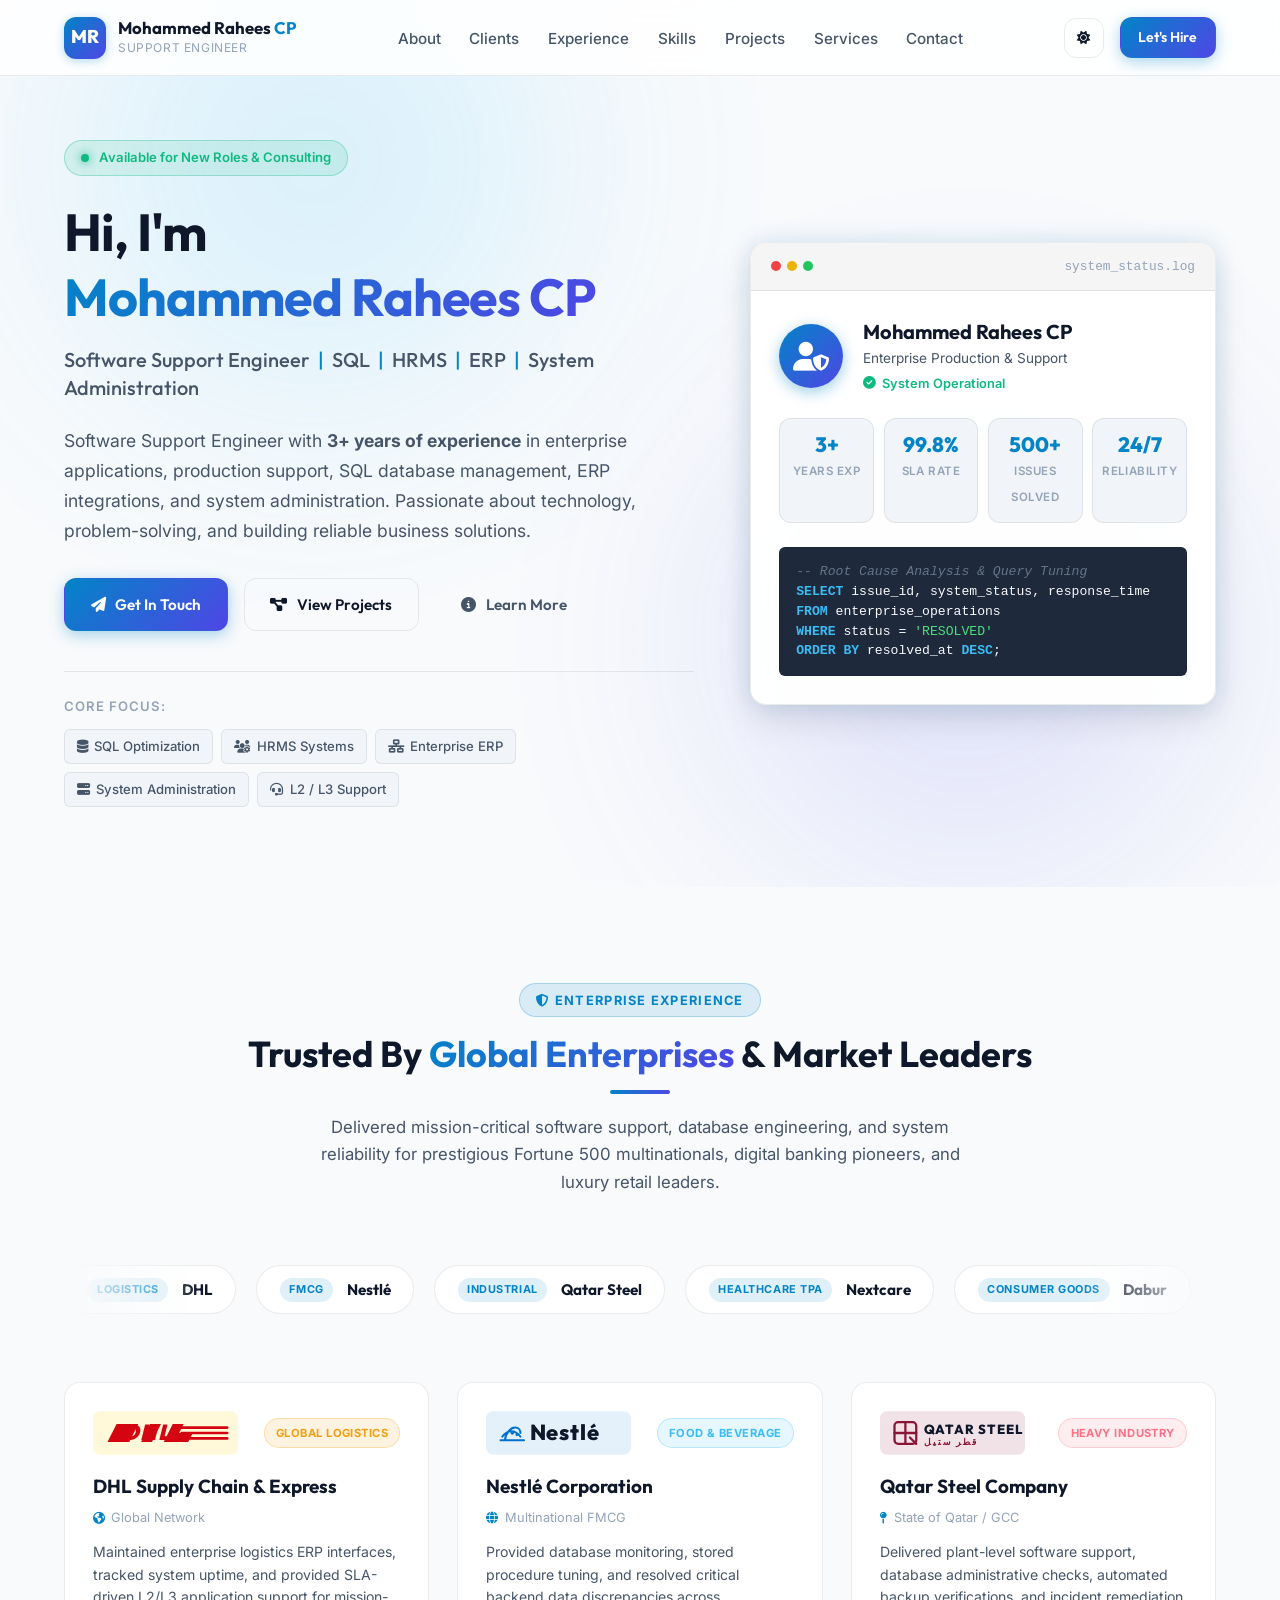
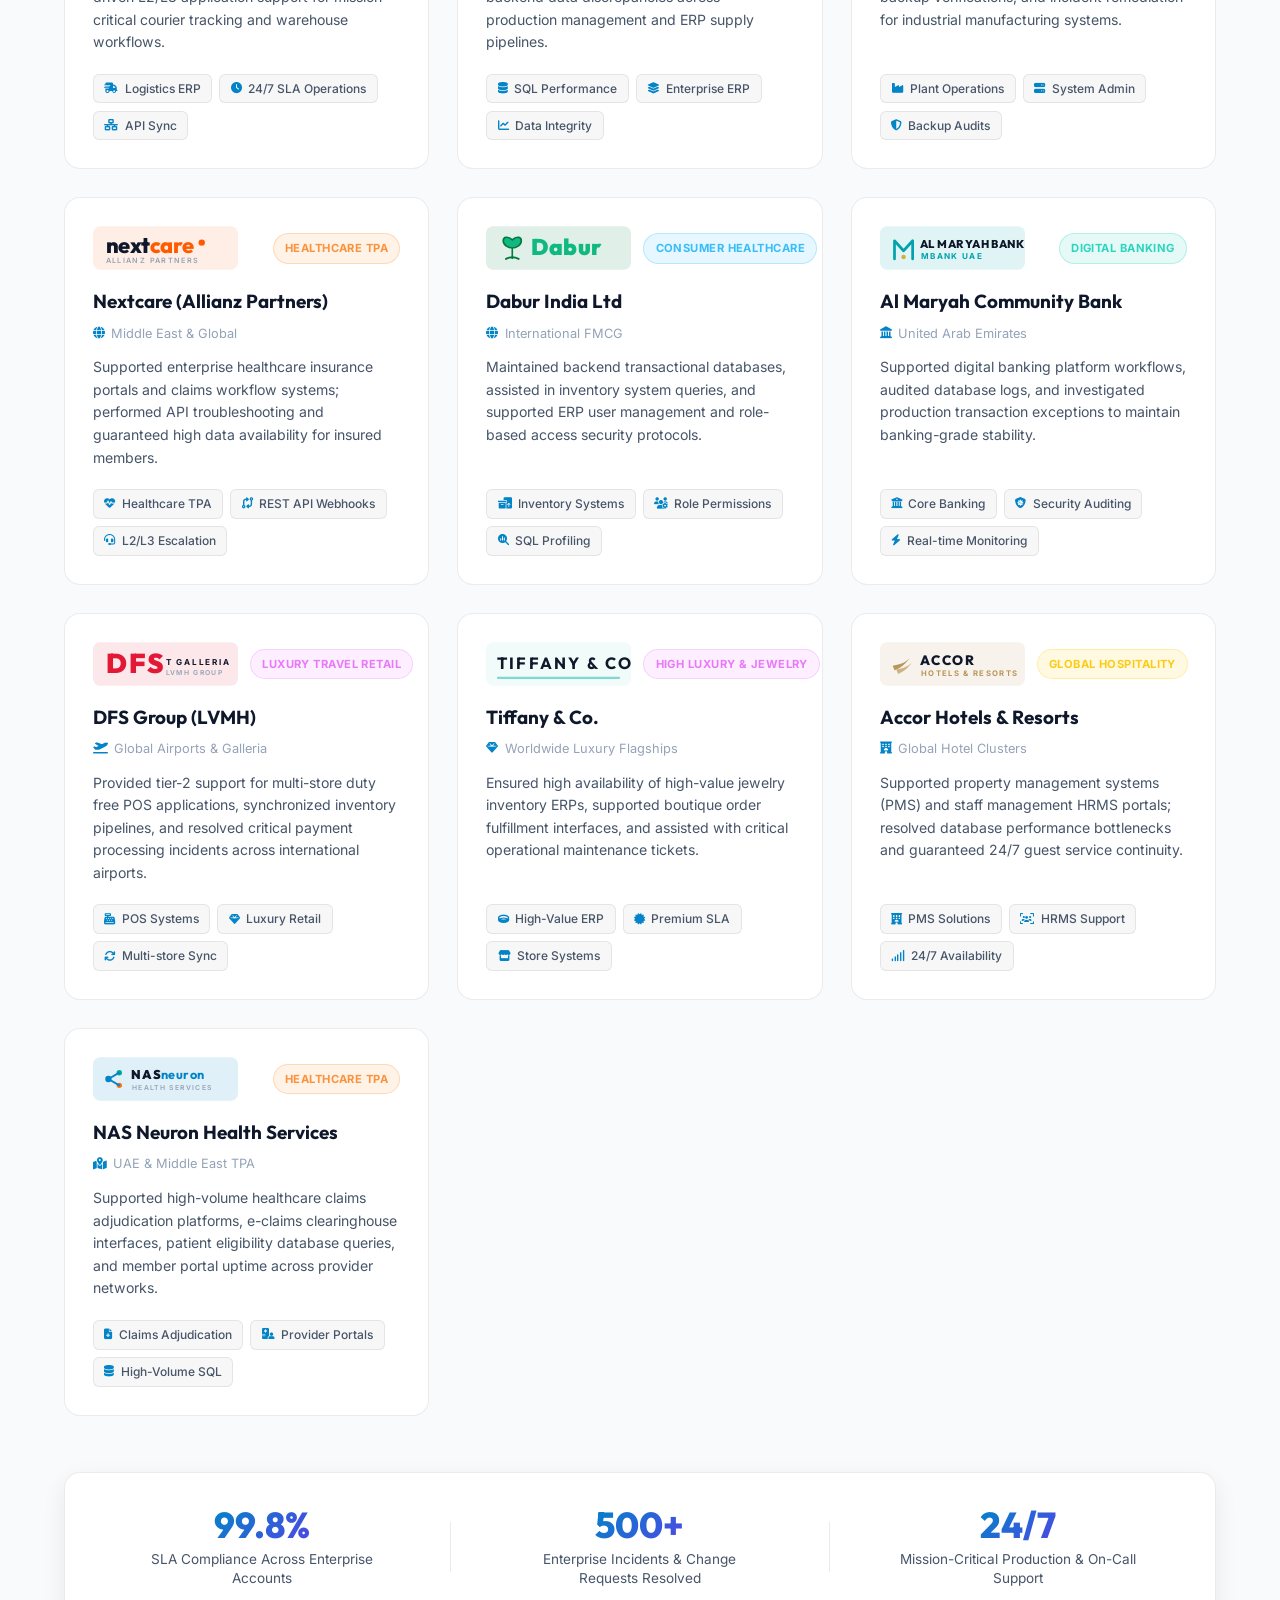
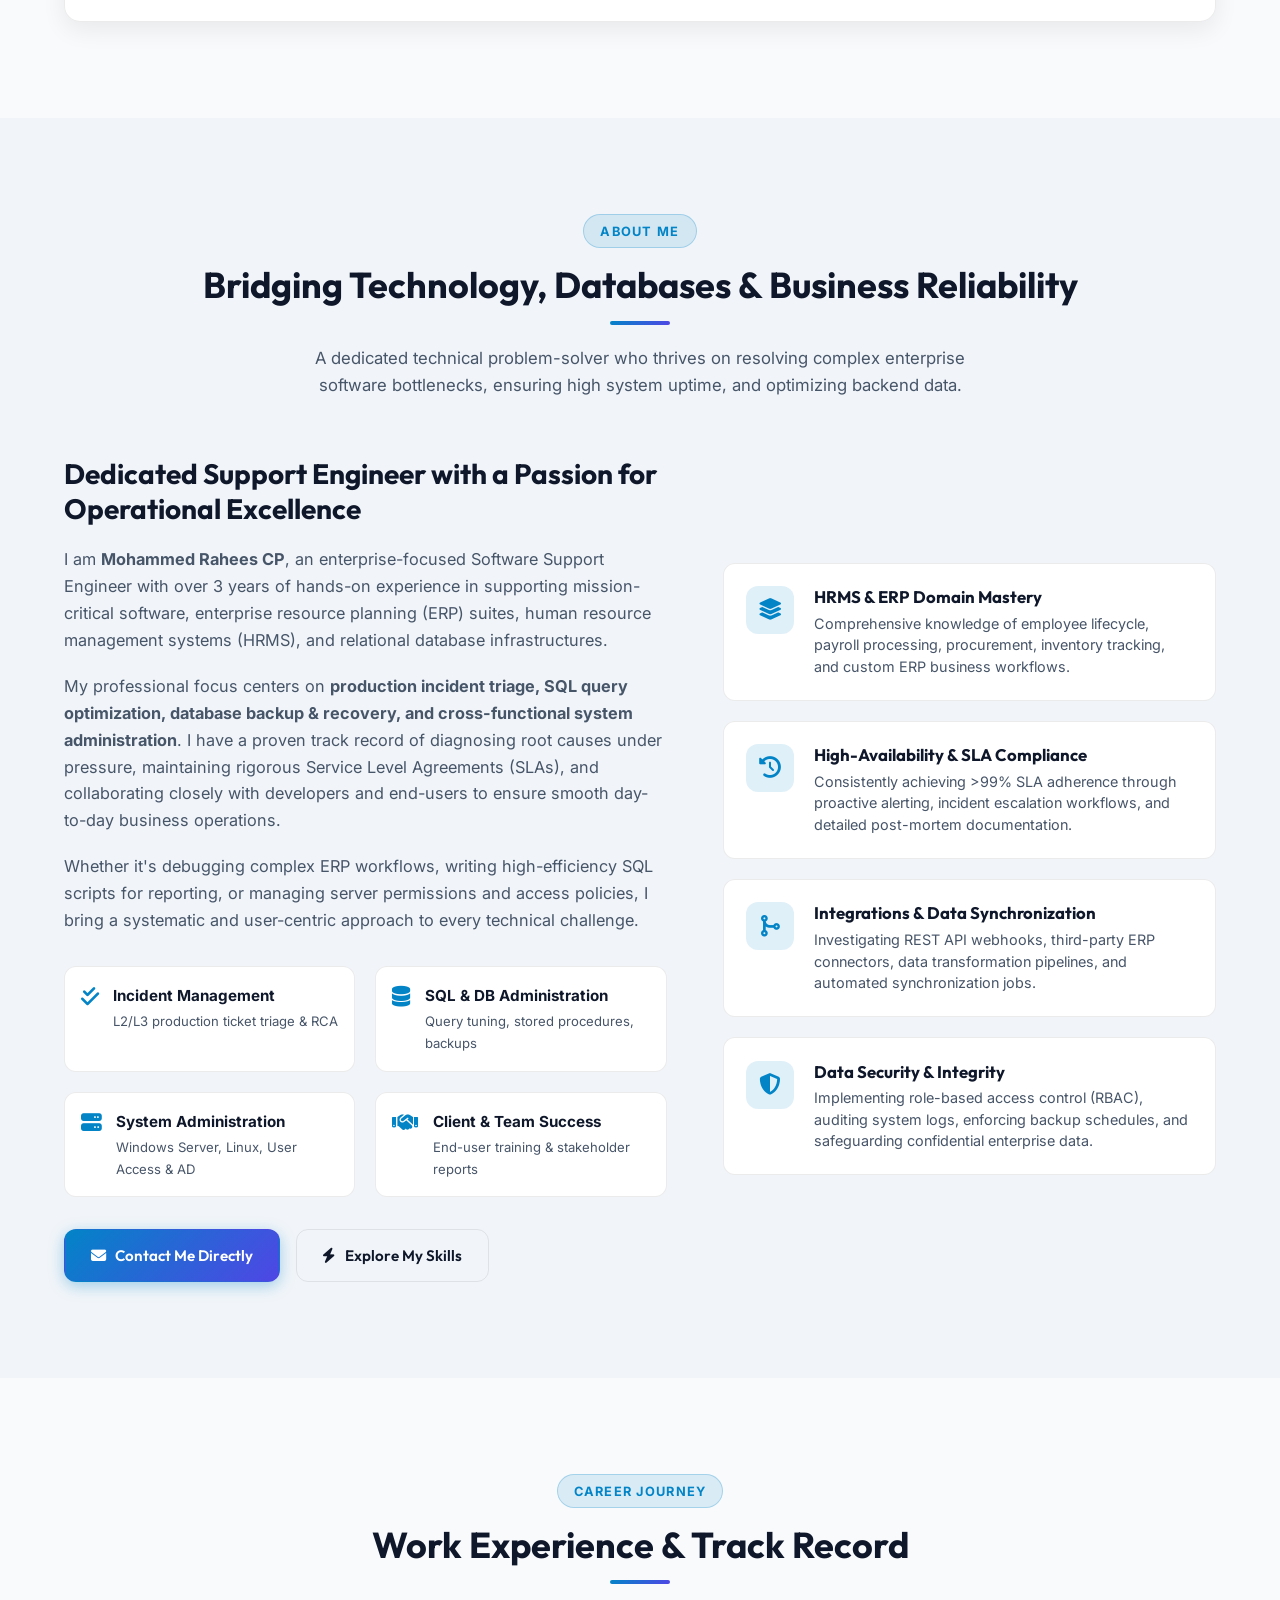
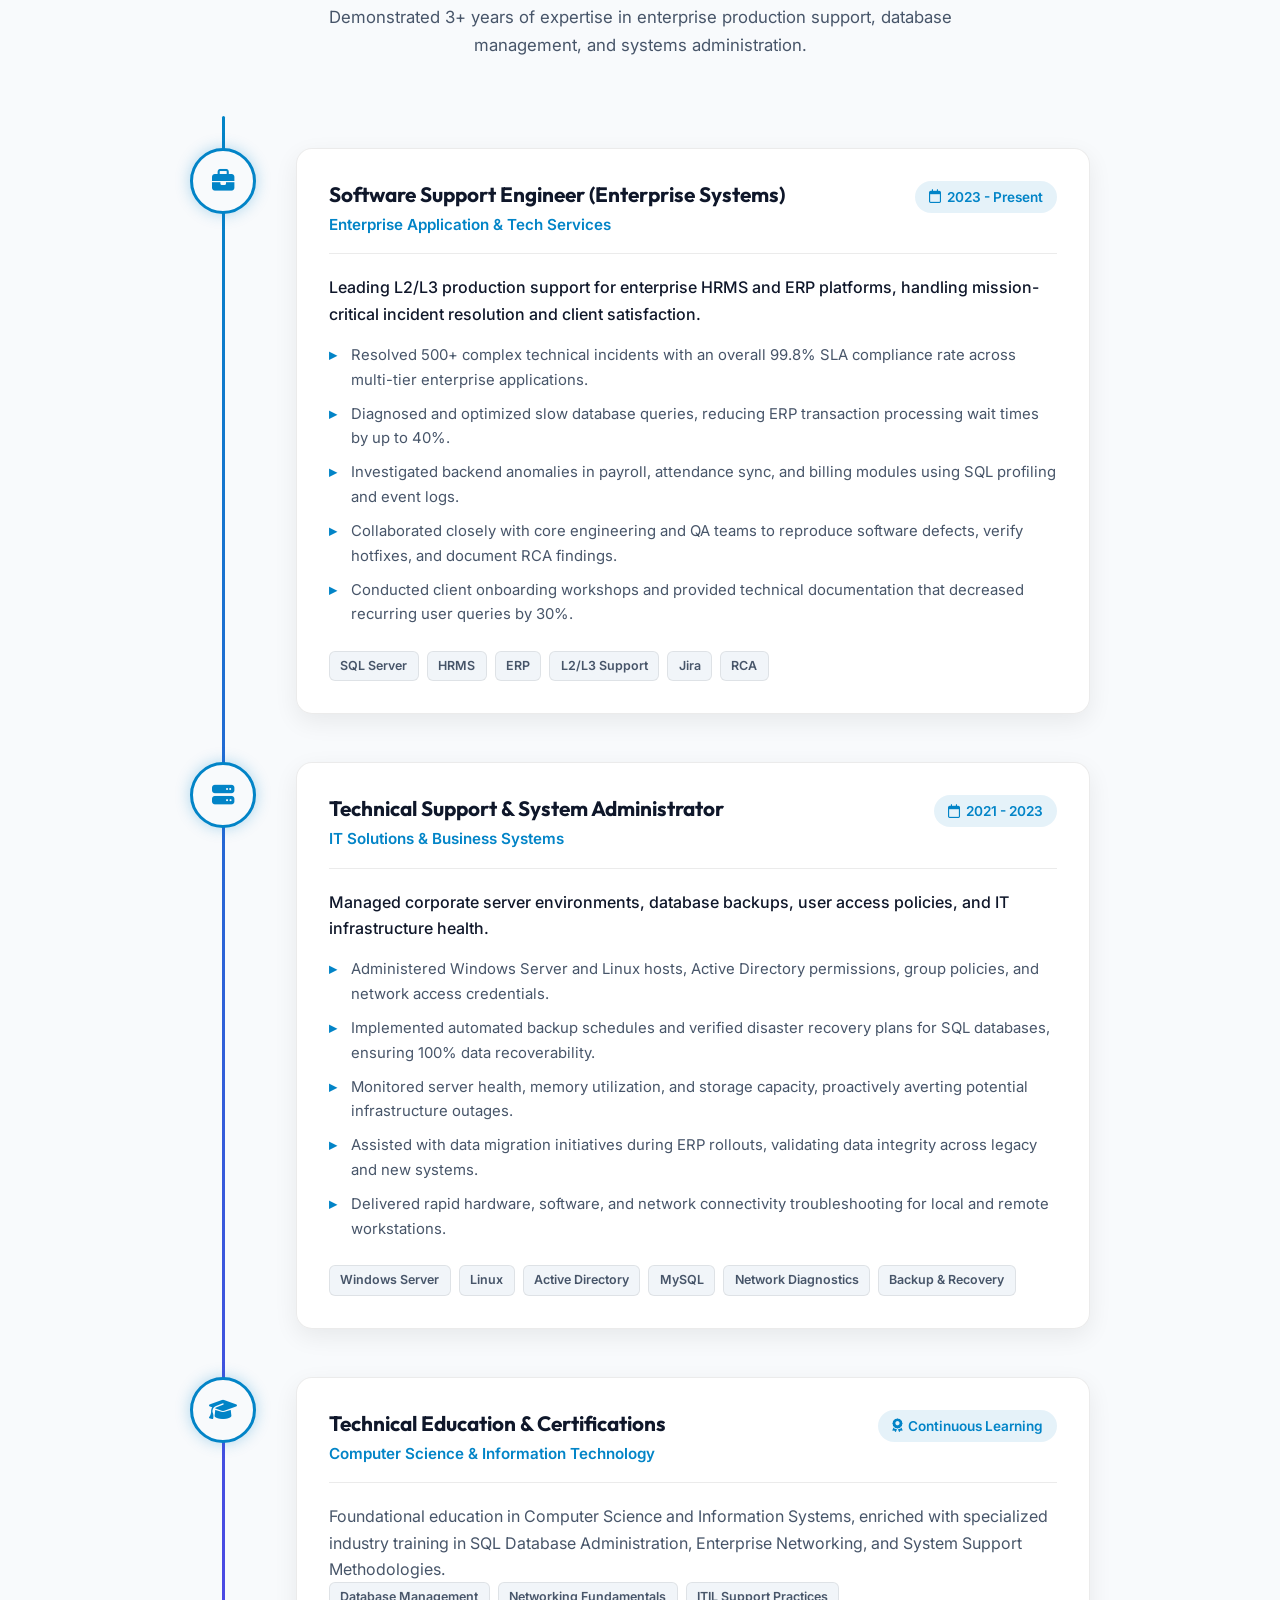
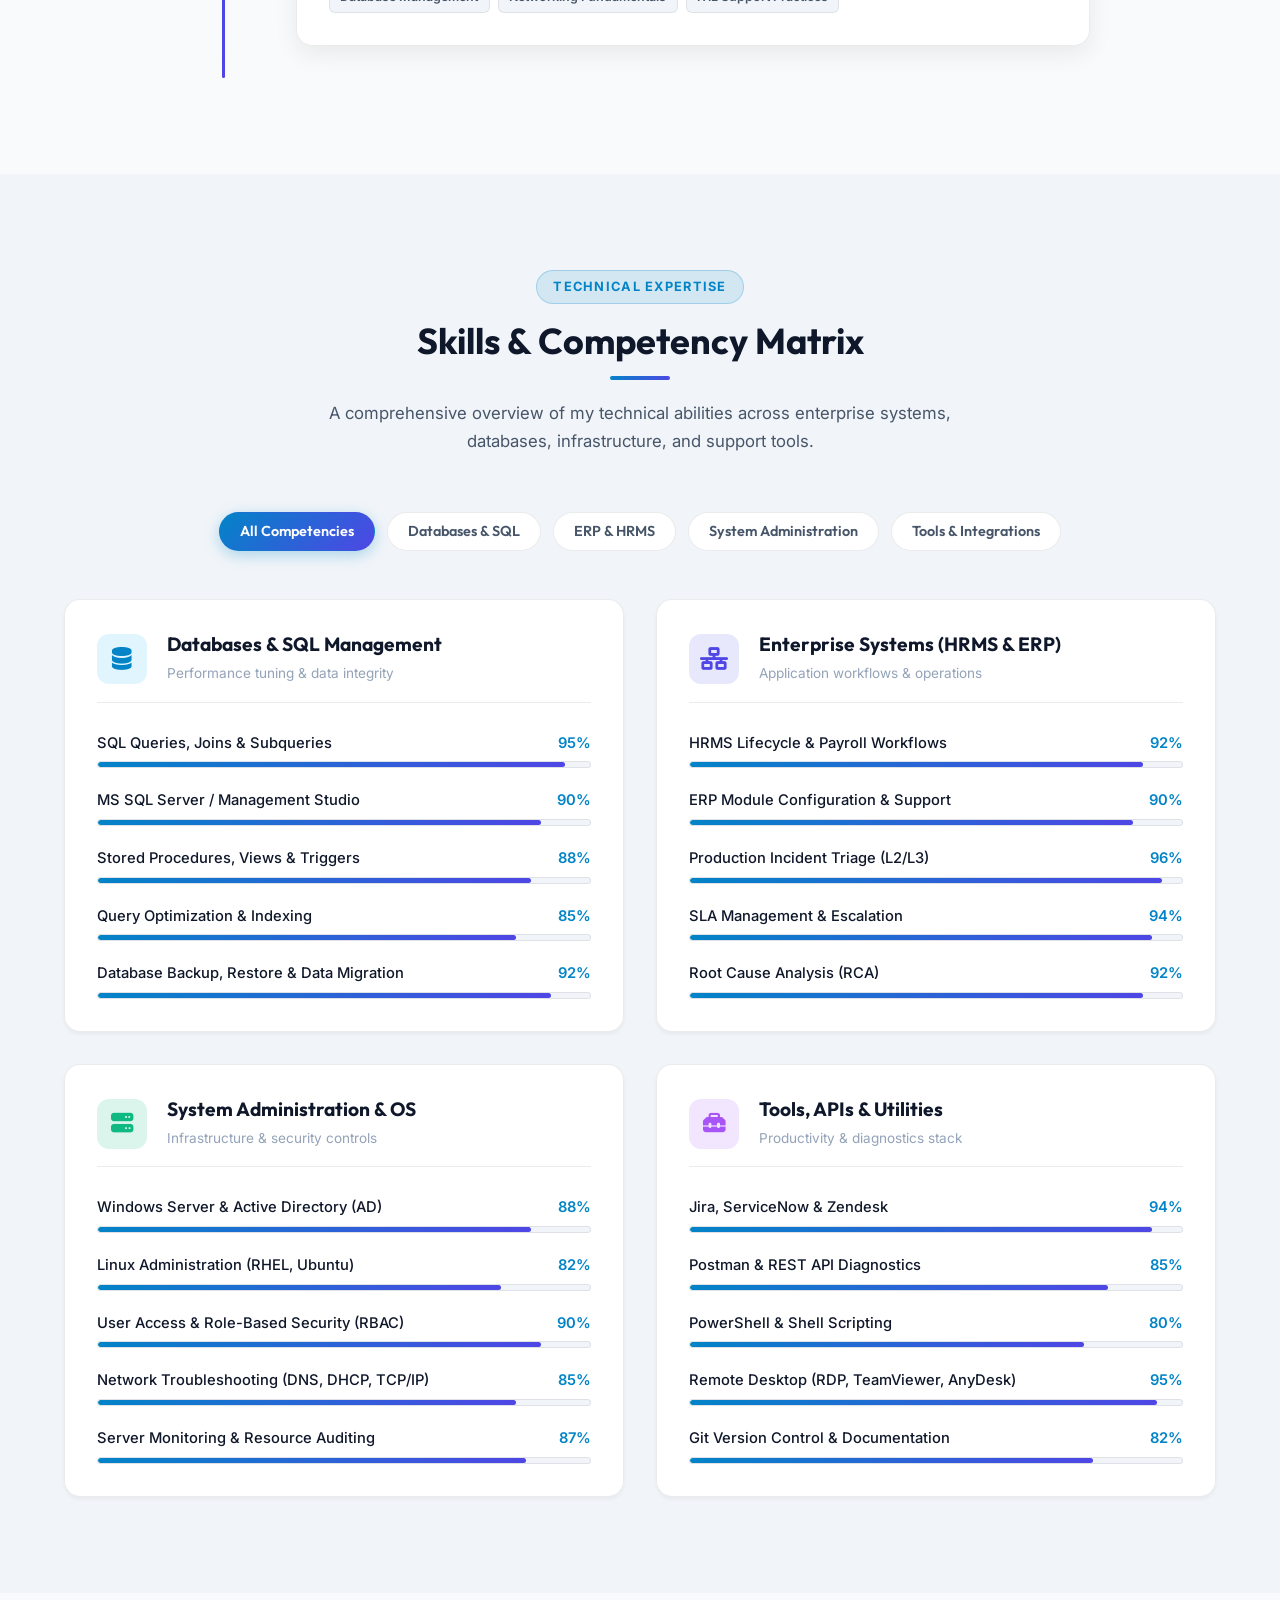
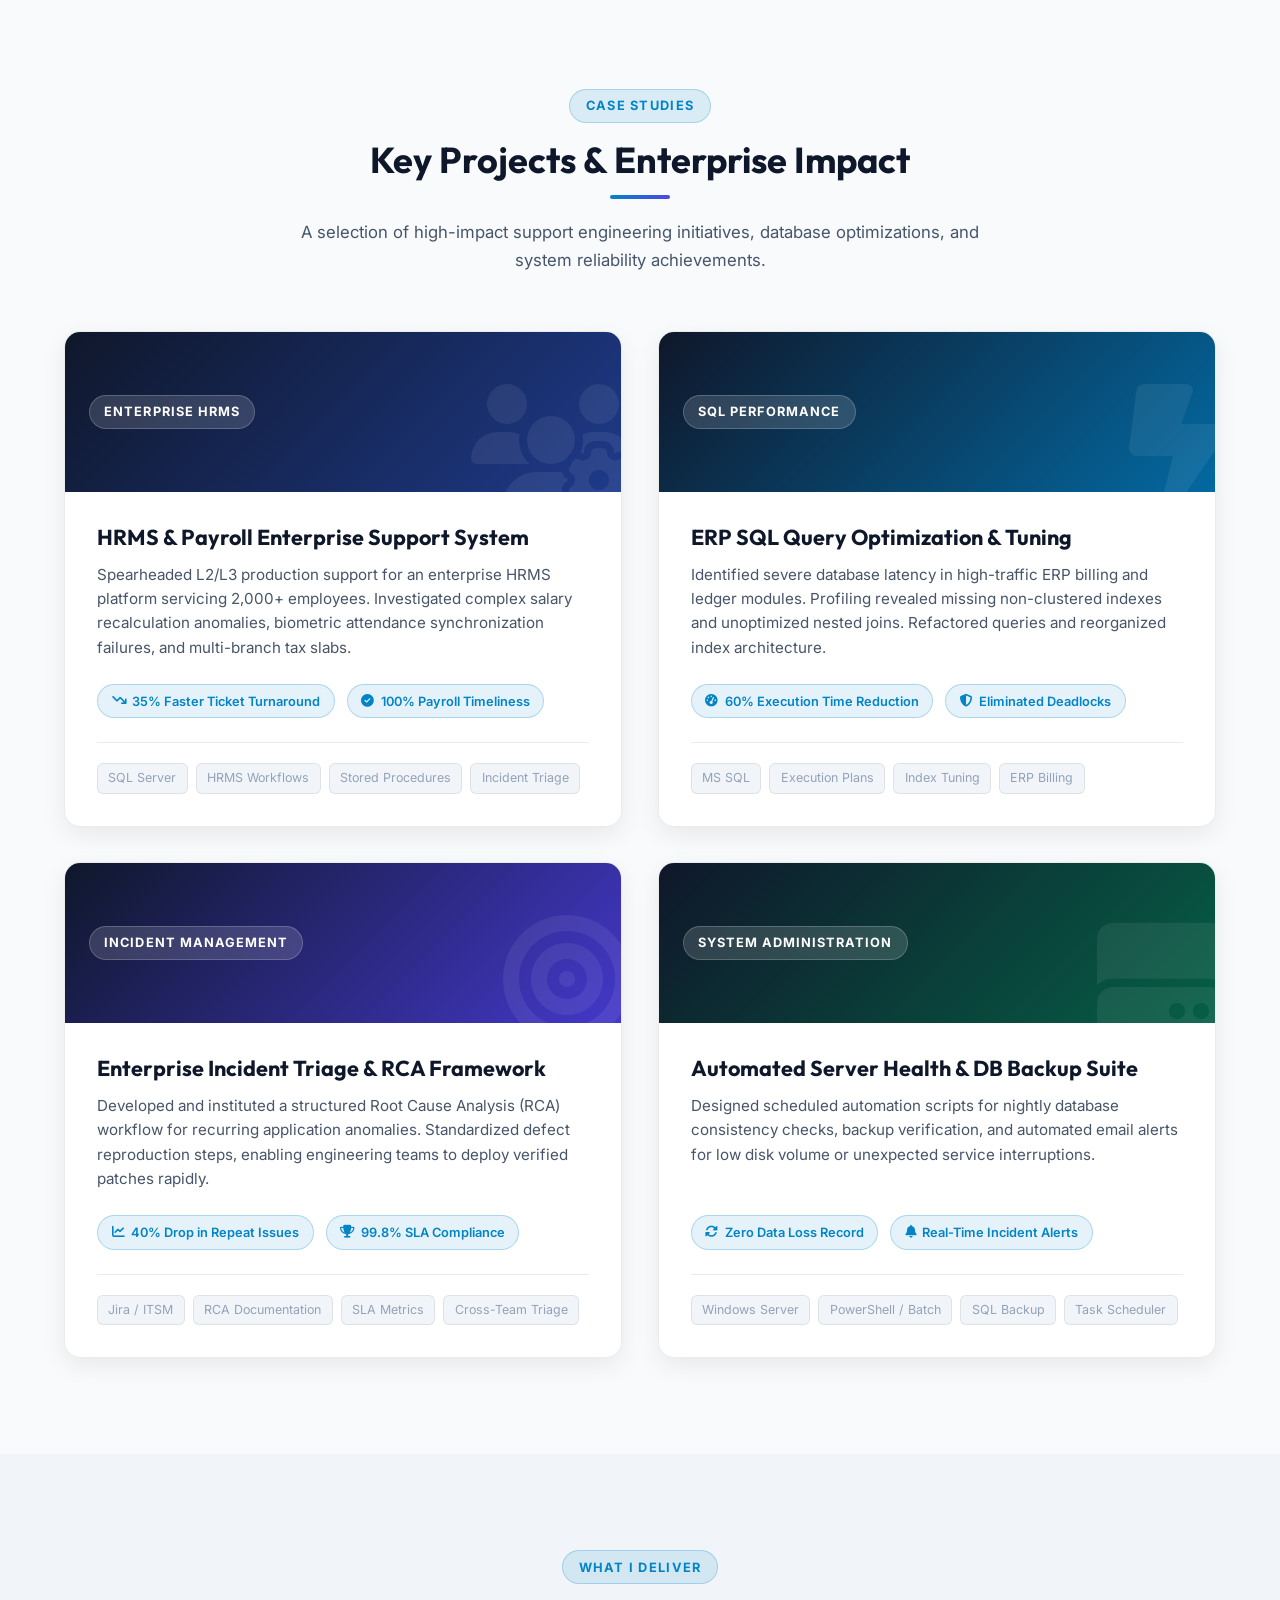
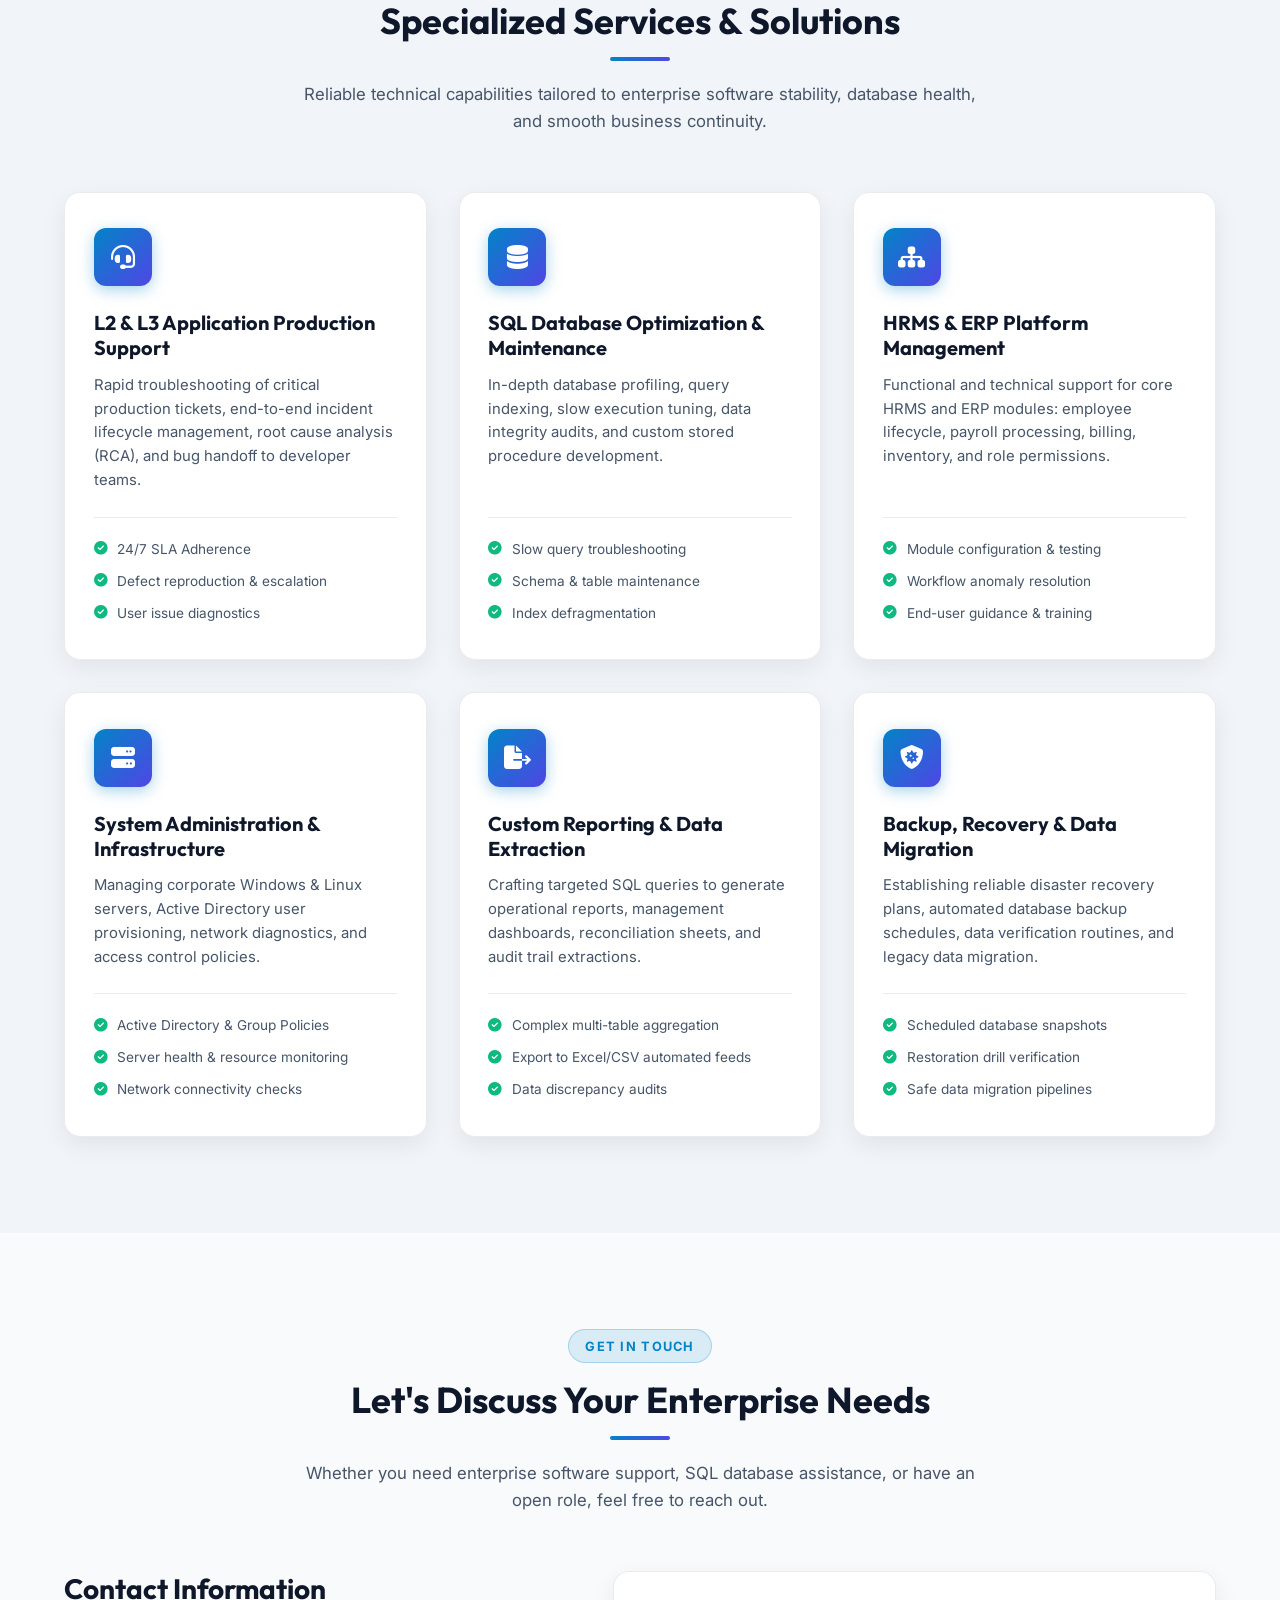
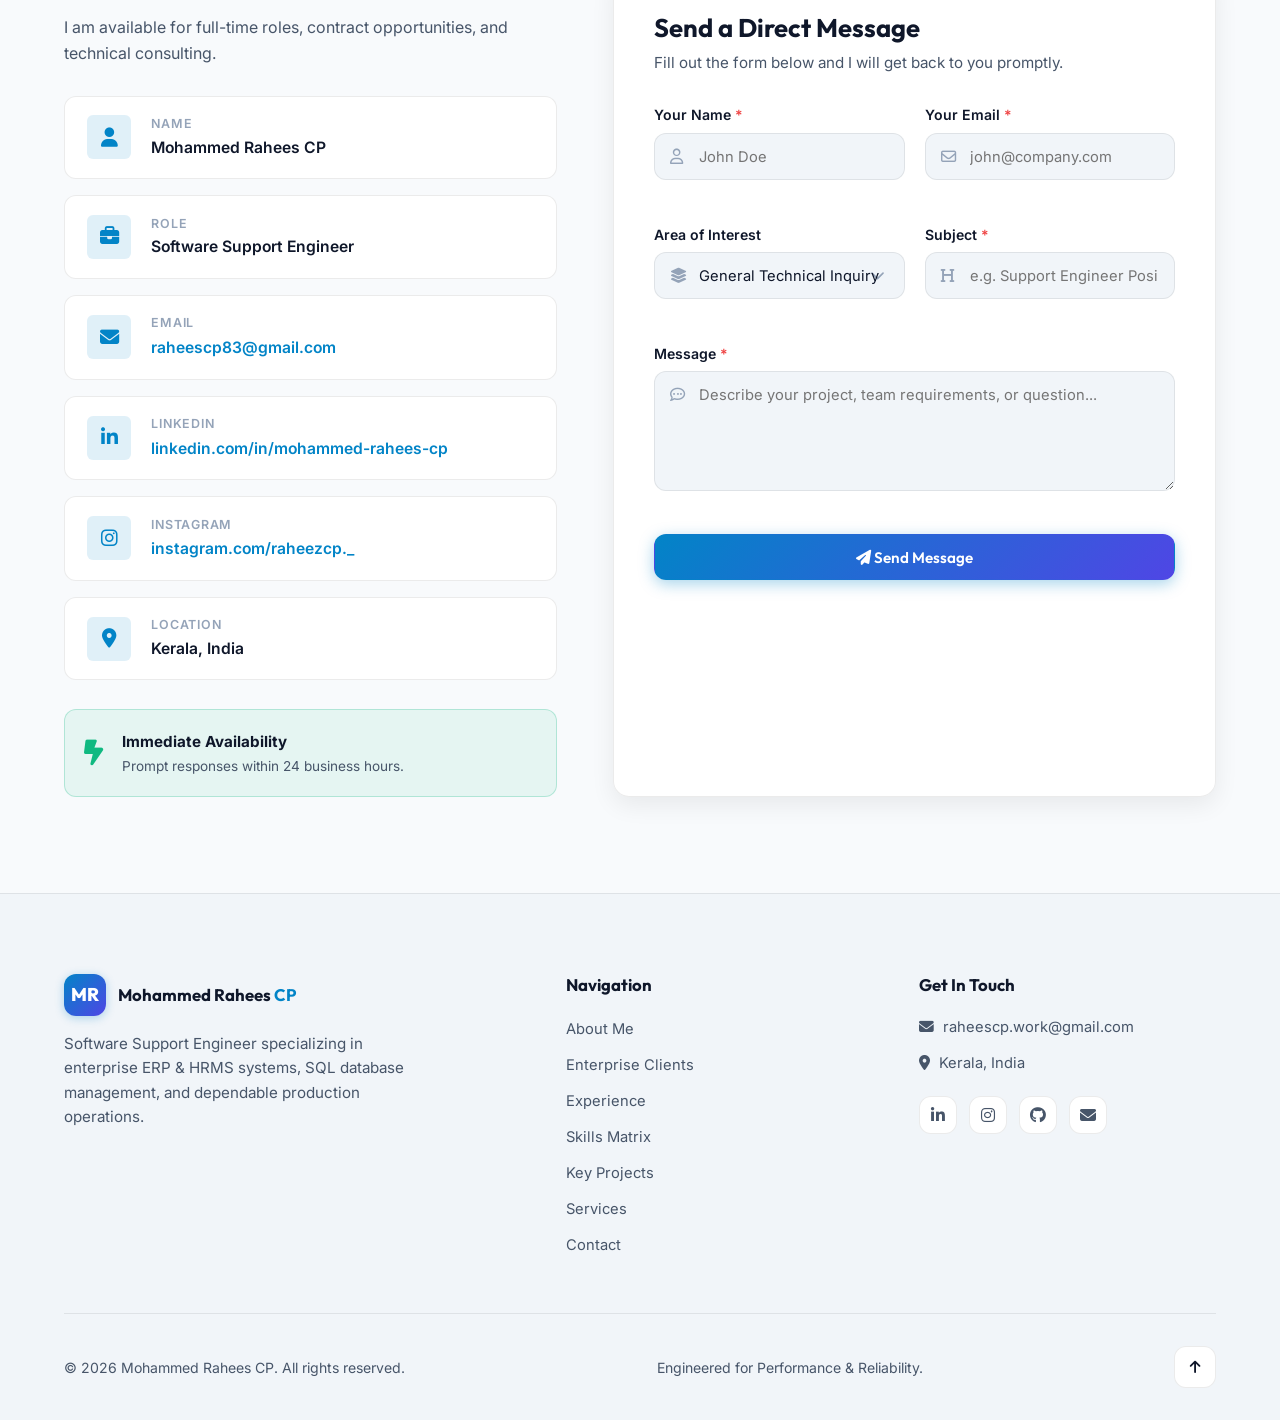
==== commit 81aff8aa: "first commi" ====
--- a/index.html
+++ b/index.html
@@ -239,6 +239,10 @@
                 <span class="marquee-pill">Hospitality</span>
                 <span class="marquee-brand-text">Accor Hotels</span>
               </div>
+              <div class="marquee-item nasneuron-brand">
+                <span class="marquee-pill">Healthcare TPA</span>
+                <span class="marquee-brand-text">NAS Neuron</span>
+              </div>
             </div>
             <!-- Group 2 (Duplicate for Seamless Infinite Loop) -->
             <div class="marquee-group" aria-hidden="true">
@@ -277,6 +281,10 @@
               <div class="marquee-item accor-brand">
                 <span class="marquee-pill">Hospitality</span>
                 <span class="marquee-brand-text">Accor Hotels</span>
+              </div>
+              <div class="marquee-item nasneuron-brand">
+                <span class="marquee-pill">Healthcare TPA</span>
+                <span class="marquee-brand-text">NAS Neuron</span>
               </div>
             </div>
           </div>
@@ -560,6 +568,41 @@
                 <span class="client-tag"><i class="fa-solid fa-hotel"></i> PMS Solutions</span>
                 <span class="client-tag"><i class="fa-solid fa-users-viewfinder"></i> HRMS Support</span>
                 <span class="client-tag"><i class="fa-solid fa-signal"></i> 24/7 Availability</span>
+              </div>
+            </div>
+          </div>
+
+          <!-- 10. NAS Neuron -->
+          <div class="client-card" data-client="nasneuron">
+            <div class="client-card-top">
+              <div class="client-logo-box client-nasneuron">
+                <svg viewBox="0 0 160 48" class="client-vector-svg" fill="none" xmlns="http://www.w3.org/2000/svg" role="img" aria-label="NAS Neuron Logo">
+                  <rect width="160" height="48" rx="8" fill="#0284C7" fill-opacity="0.12"/>
+                  <g transform="translate(10, 10)">
+                    <circle cx="7" cy="14" r="3.5" fill="#0284C7"/>
+                    <circle cx="19" cy="7" r="3" fill="#00A896"/>
+                    <circle cx="19" cy="21" r="3" fill="#F97316"/>
+                    <path d="M7 14L19 7M7 14L19 21" stroke="#0284C7" stroke-width="2" stroke-linecap="round"/>
+                  </g>
+                  <text x="42" y="24" font-family="'Outfit', sans-serif" font-weight="900" font-size="14" fill="currentColor" letter-spacing="1">NAS</text>
+                  <text x="75" y="24" font-family="'Outfit', sans-serif" font-weight="700" font-size="14" fill="#0284C7" letter-spacing="0.5">neuron</text>
+                  <text x="43" y="36" font-family="'Inter', sans-serif" font-weight="600" font-size="7.5" fill="var(--text-muted)" letter-spacing="1.5">HEALTH SERVICES</text>
+                </svg>
+              </div>
+              <span class="client-industry-badge badge-health">Healthcare TPA</span>
+            </div>
+            <div class="client-card-body">
+              <div class="client-identity">
+                <h3 class="client-name">NAS Neuron Health Services</h3>
+                <span class="client-geography"><i class="fa-solid fa-map-location-dot"></i> UAE &amp; Middle East TPA</span>
+              </div>
+              <p class="client-summary">
+                Supported high-volume healthcare claims adjudication platforms, e-claims clearinghouse interfaces, patient eligibility database queries, and member portal uptime across provider networks.
+              </p>
+              <div class="client-tags">
+                <span class="client-tag"><i class="fa-solid fa-file-medical"></i> Claims Adjudication</span>
+                <span class="client-tag"><i class="fa-solid fa-hospital-user"></i> Provider Portals</span>
+                <span class="client-tag"><i class="fa-solid fa-database"></i> High-Volume SQL</span>
               </div>
             </div>
           </div>
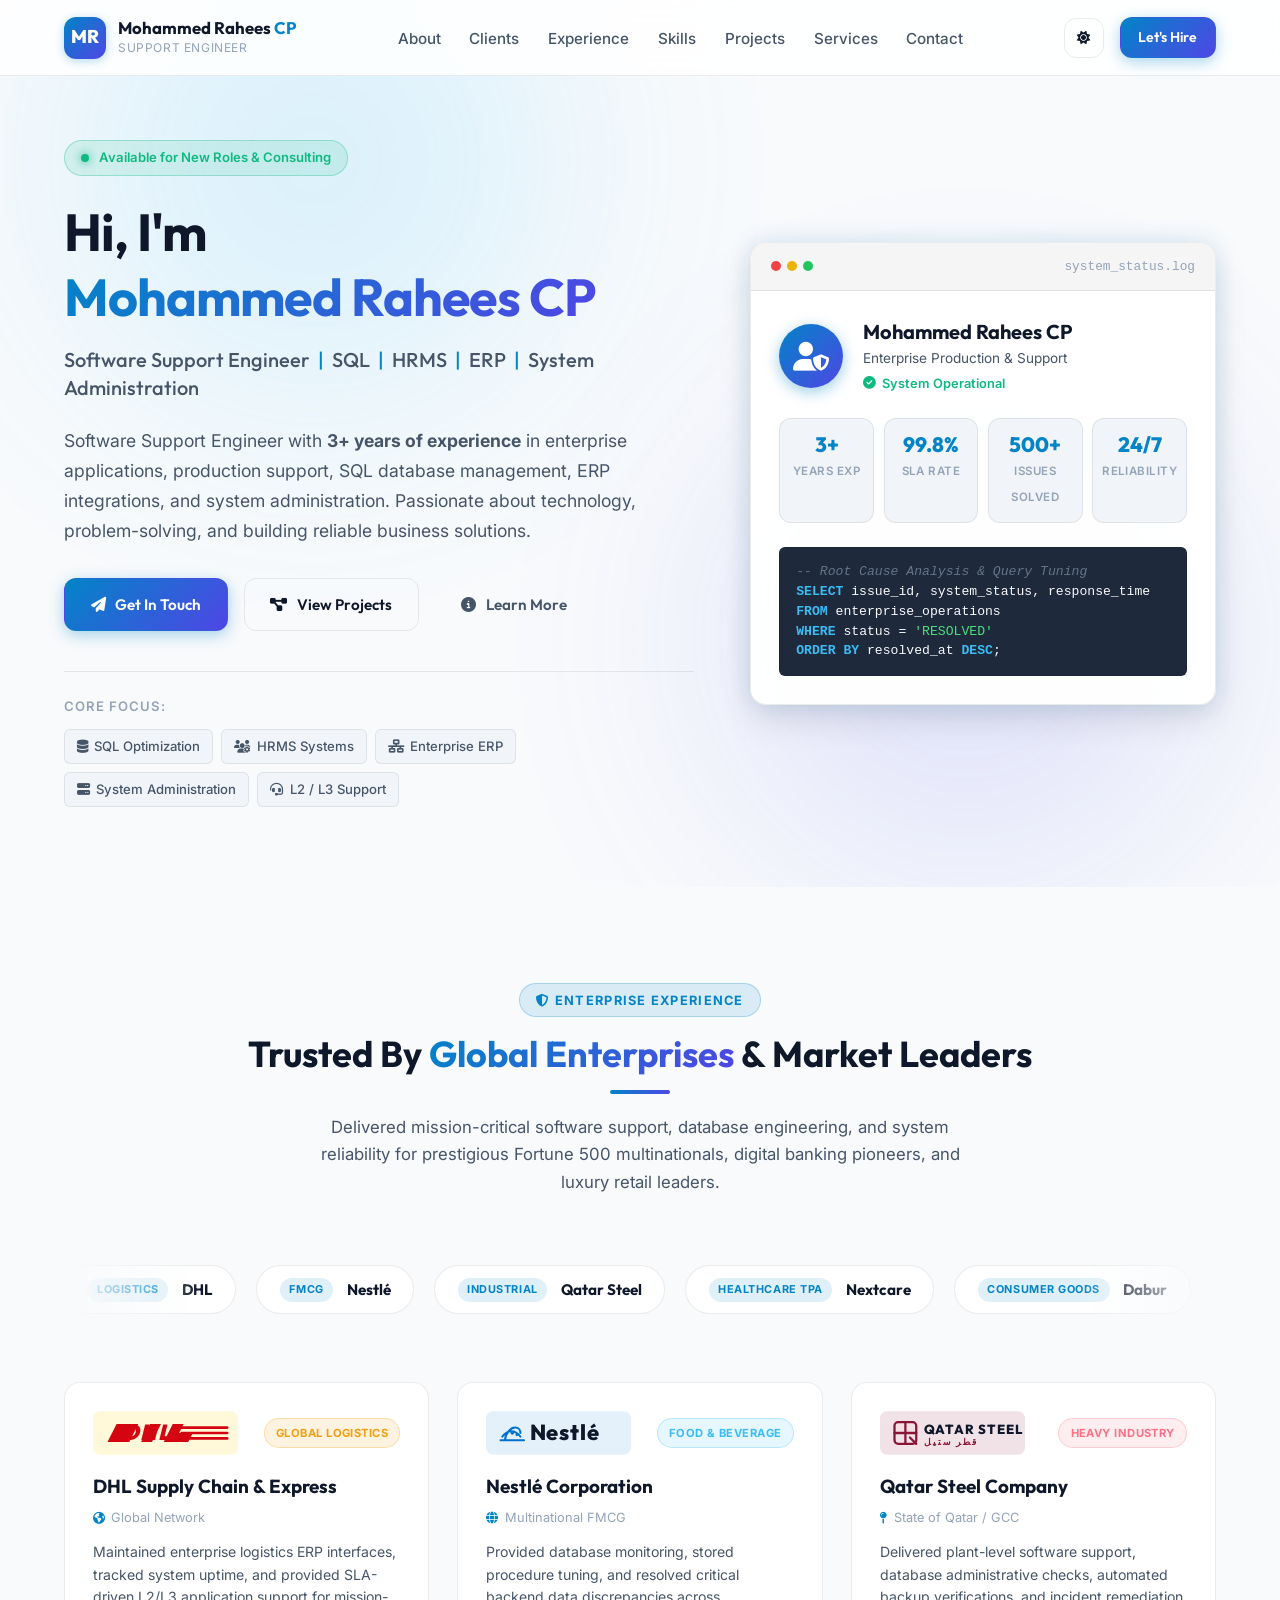
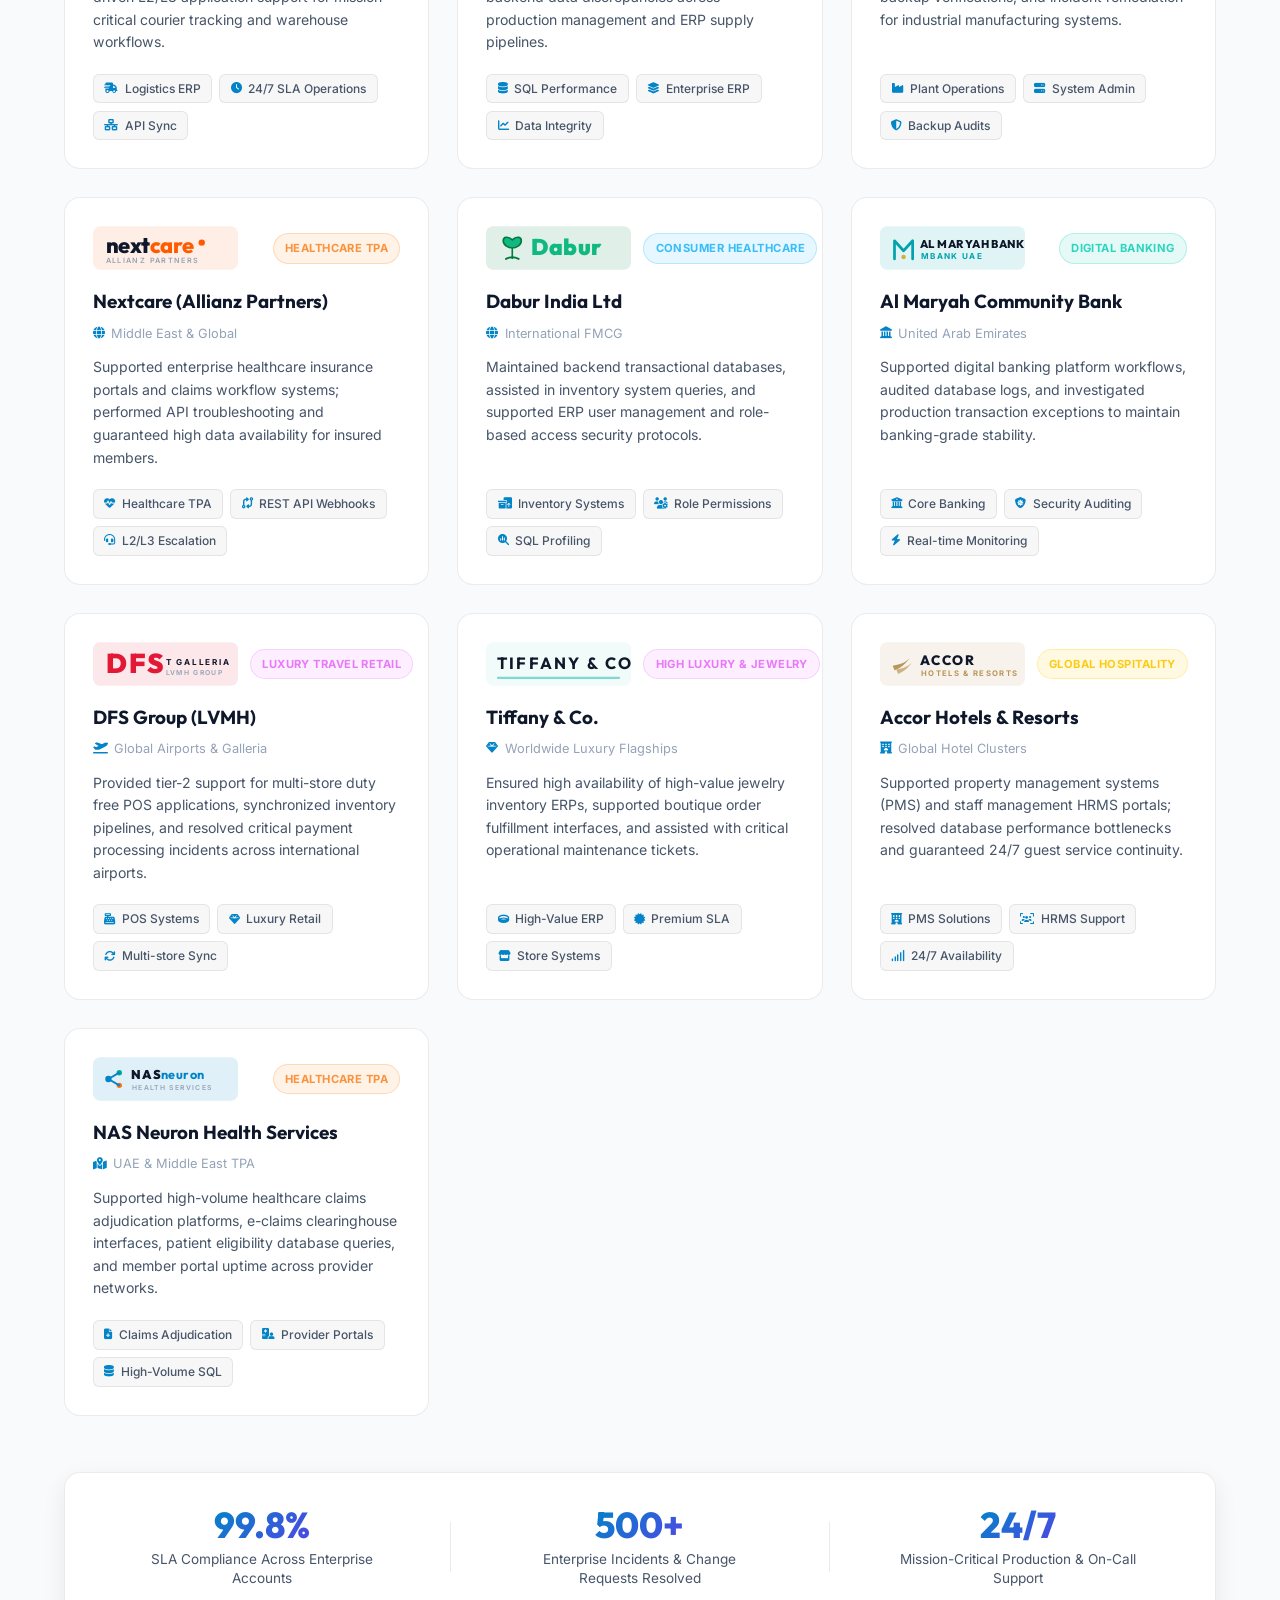
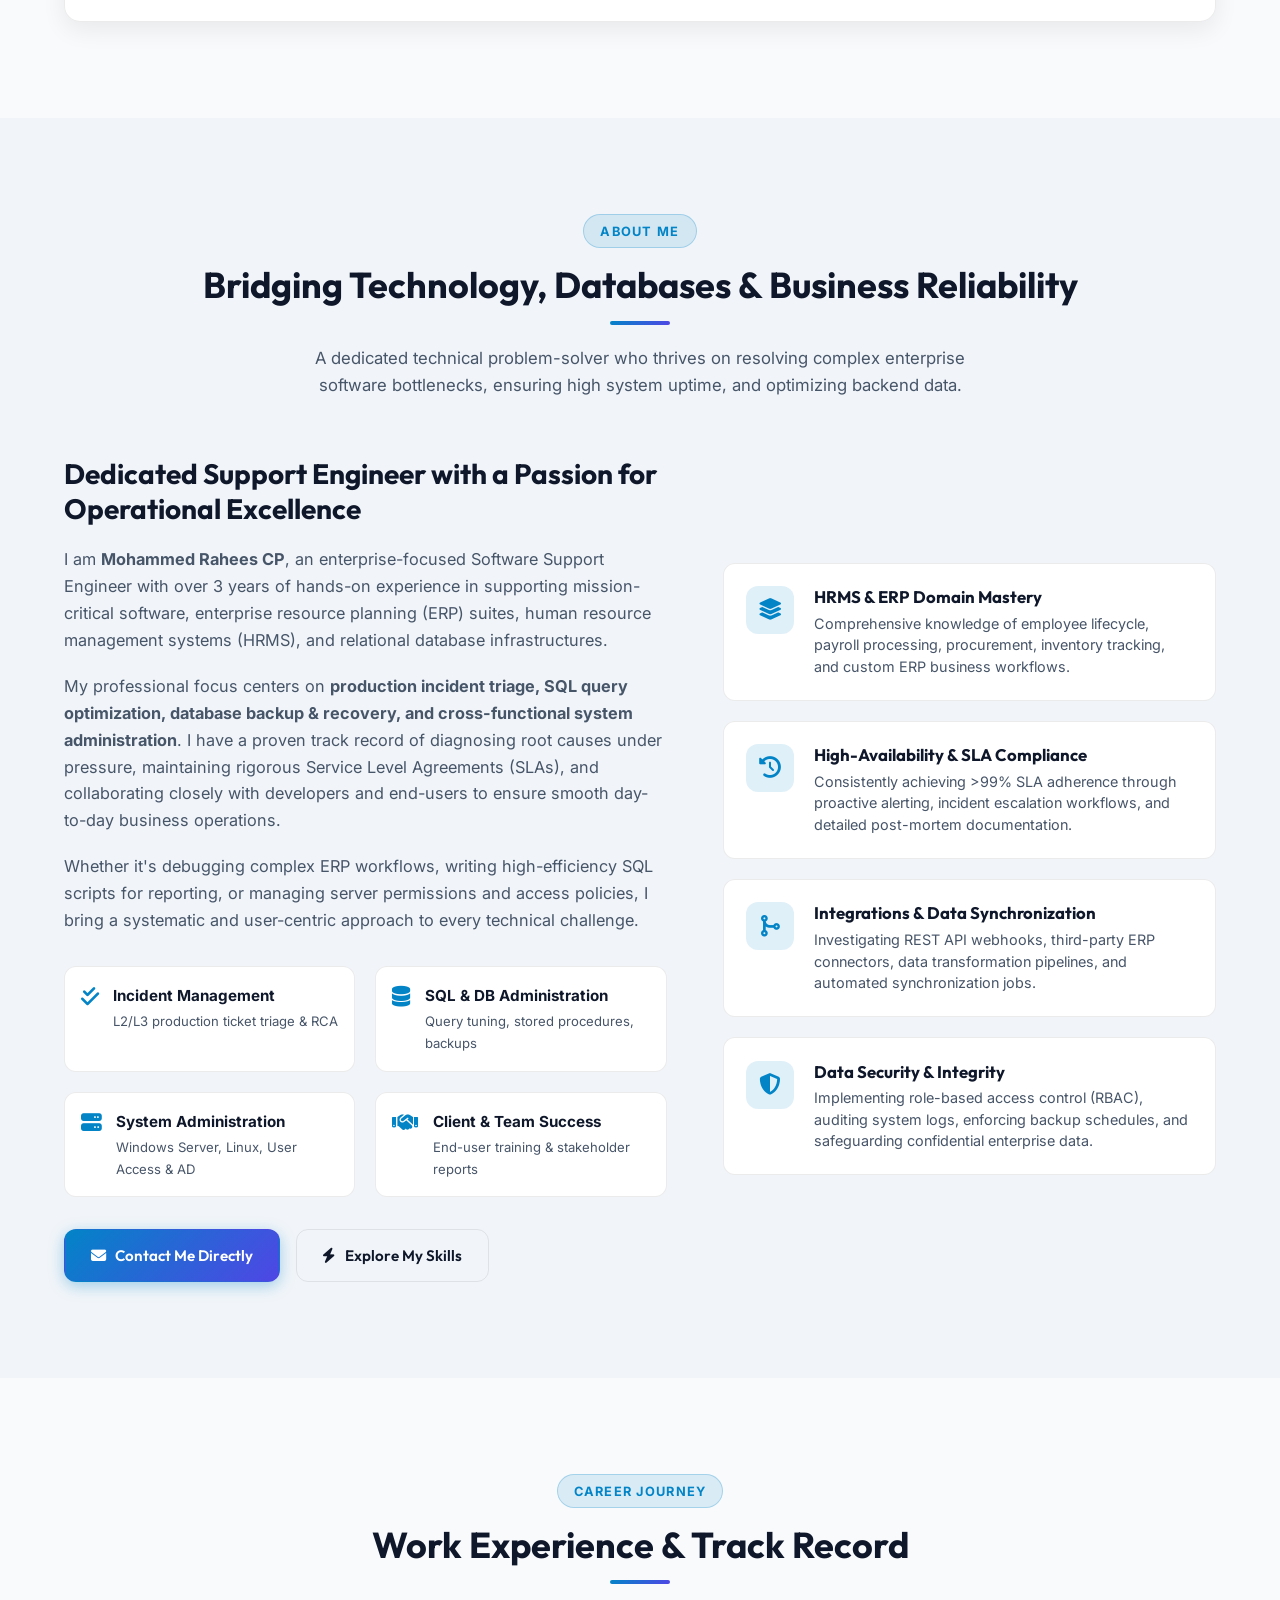
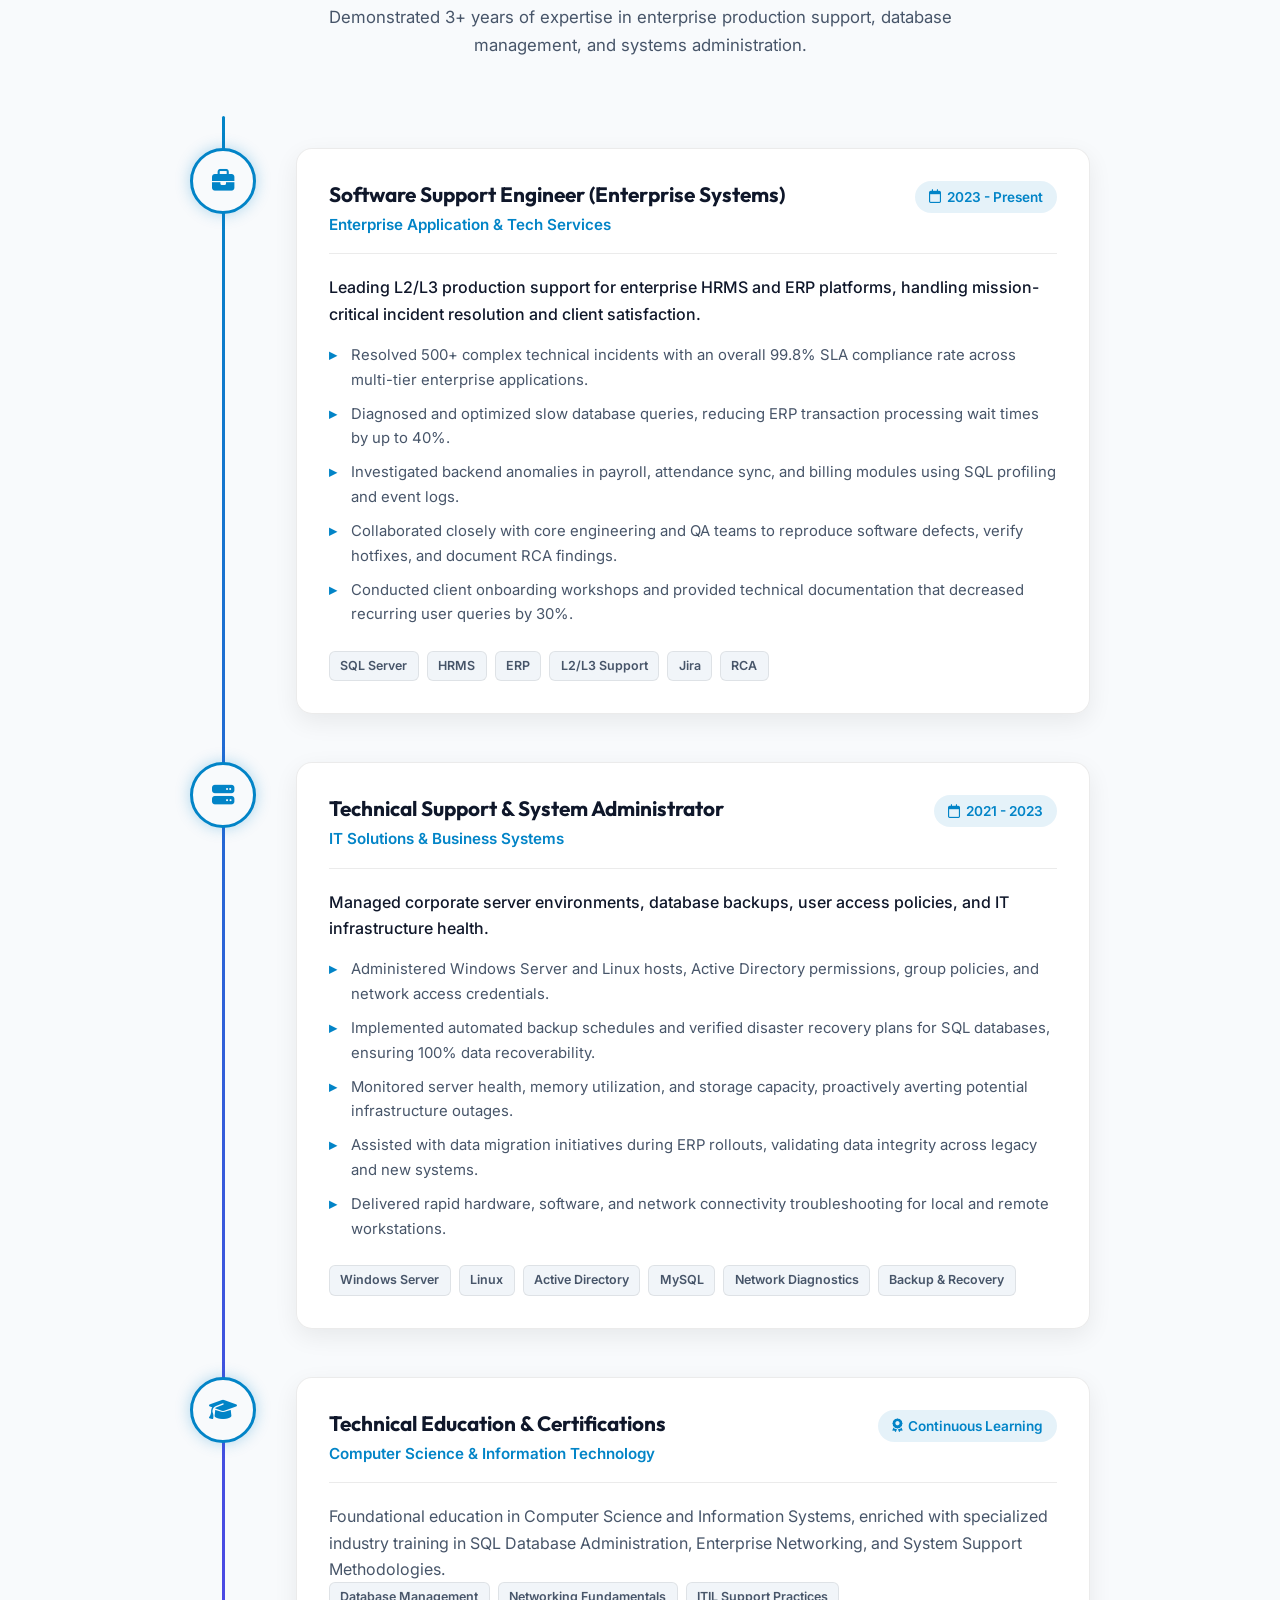
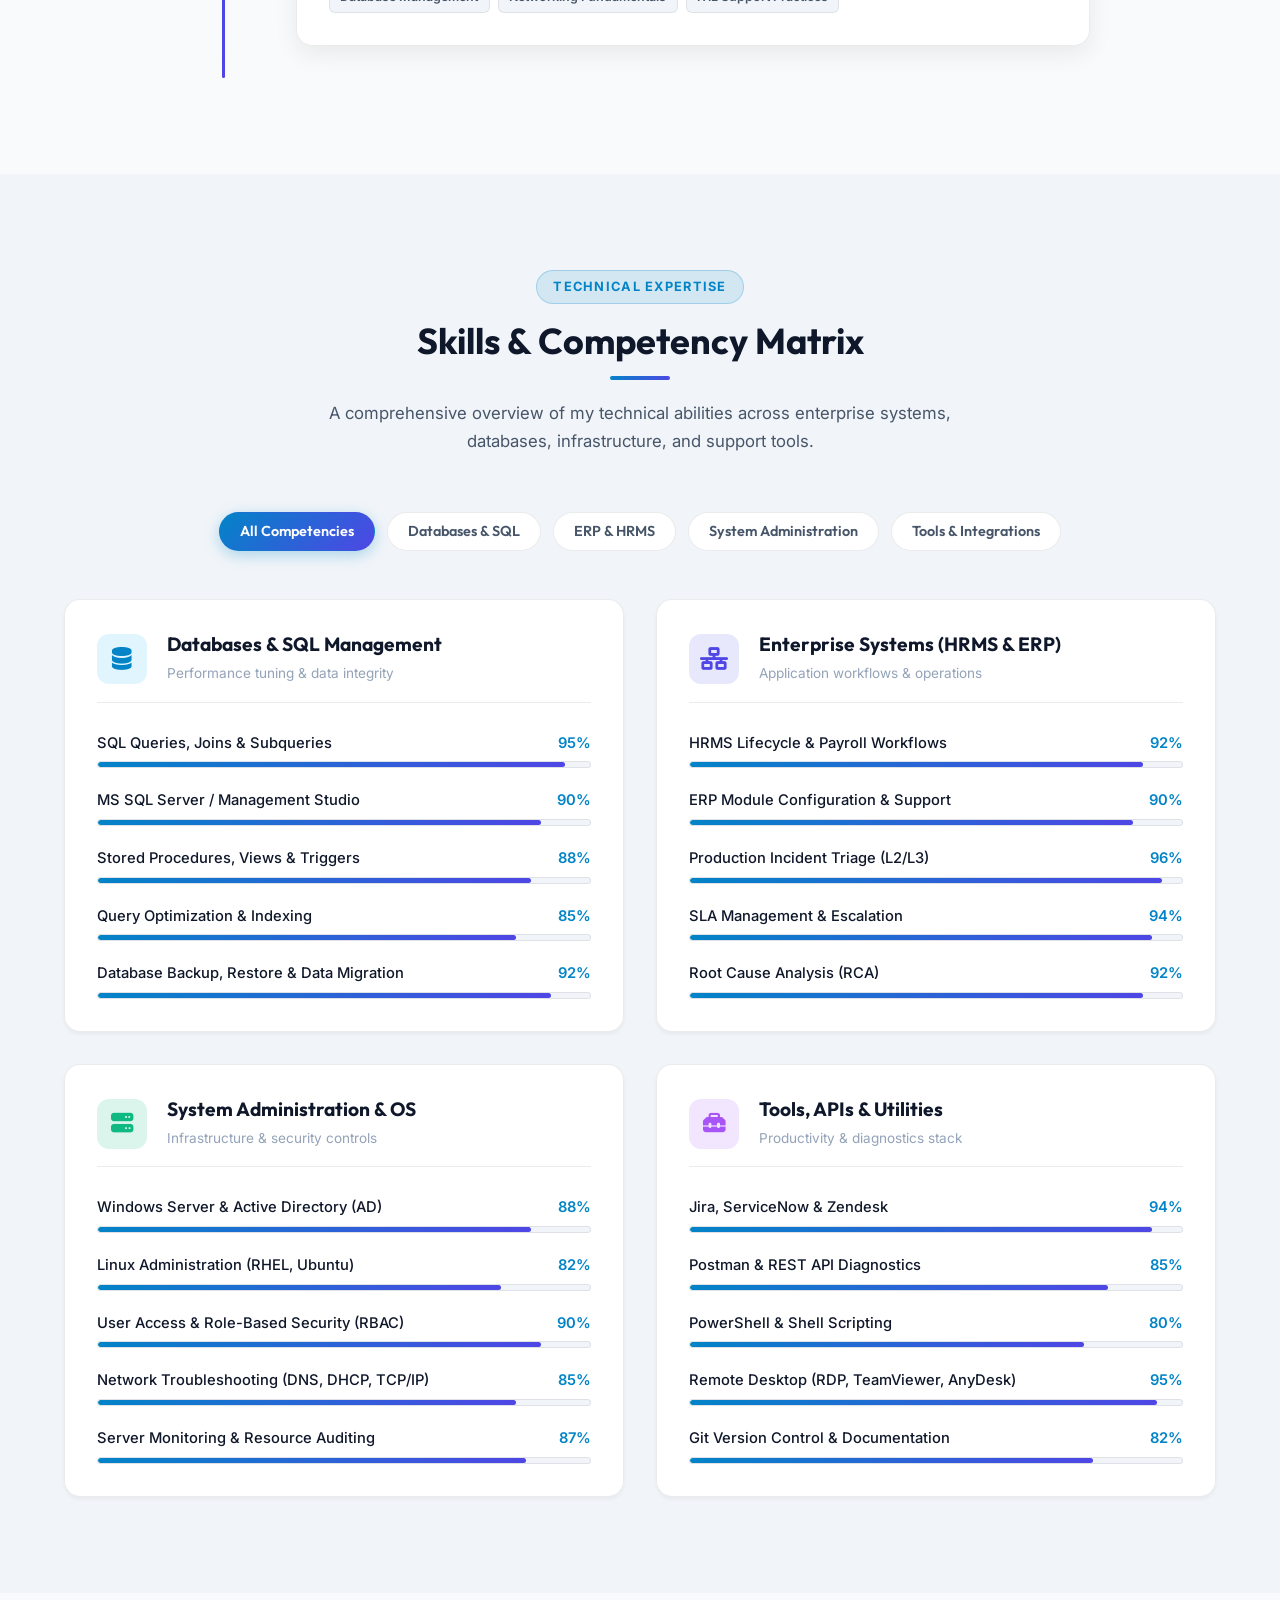
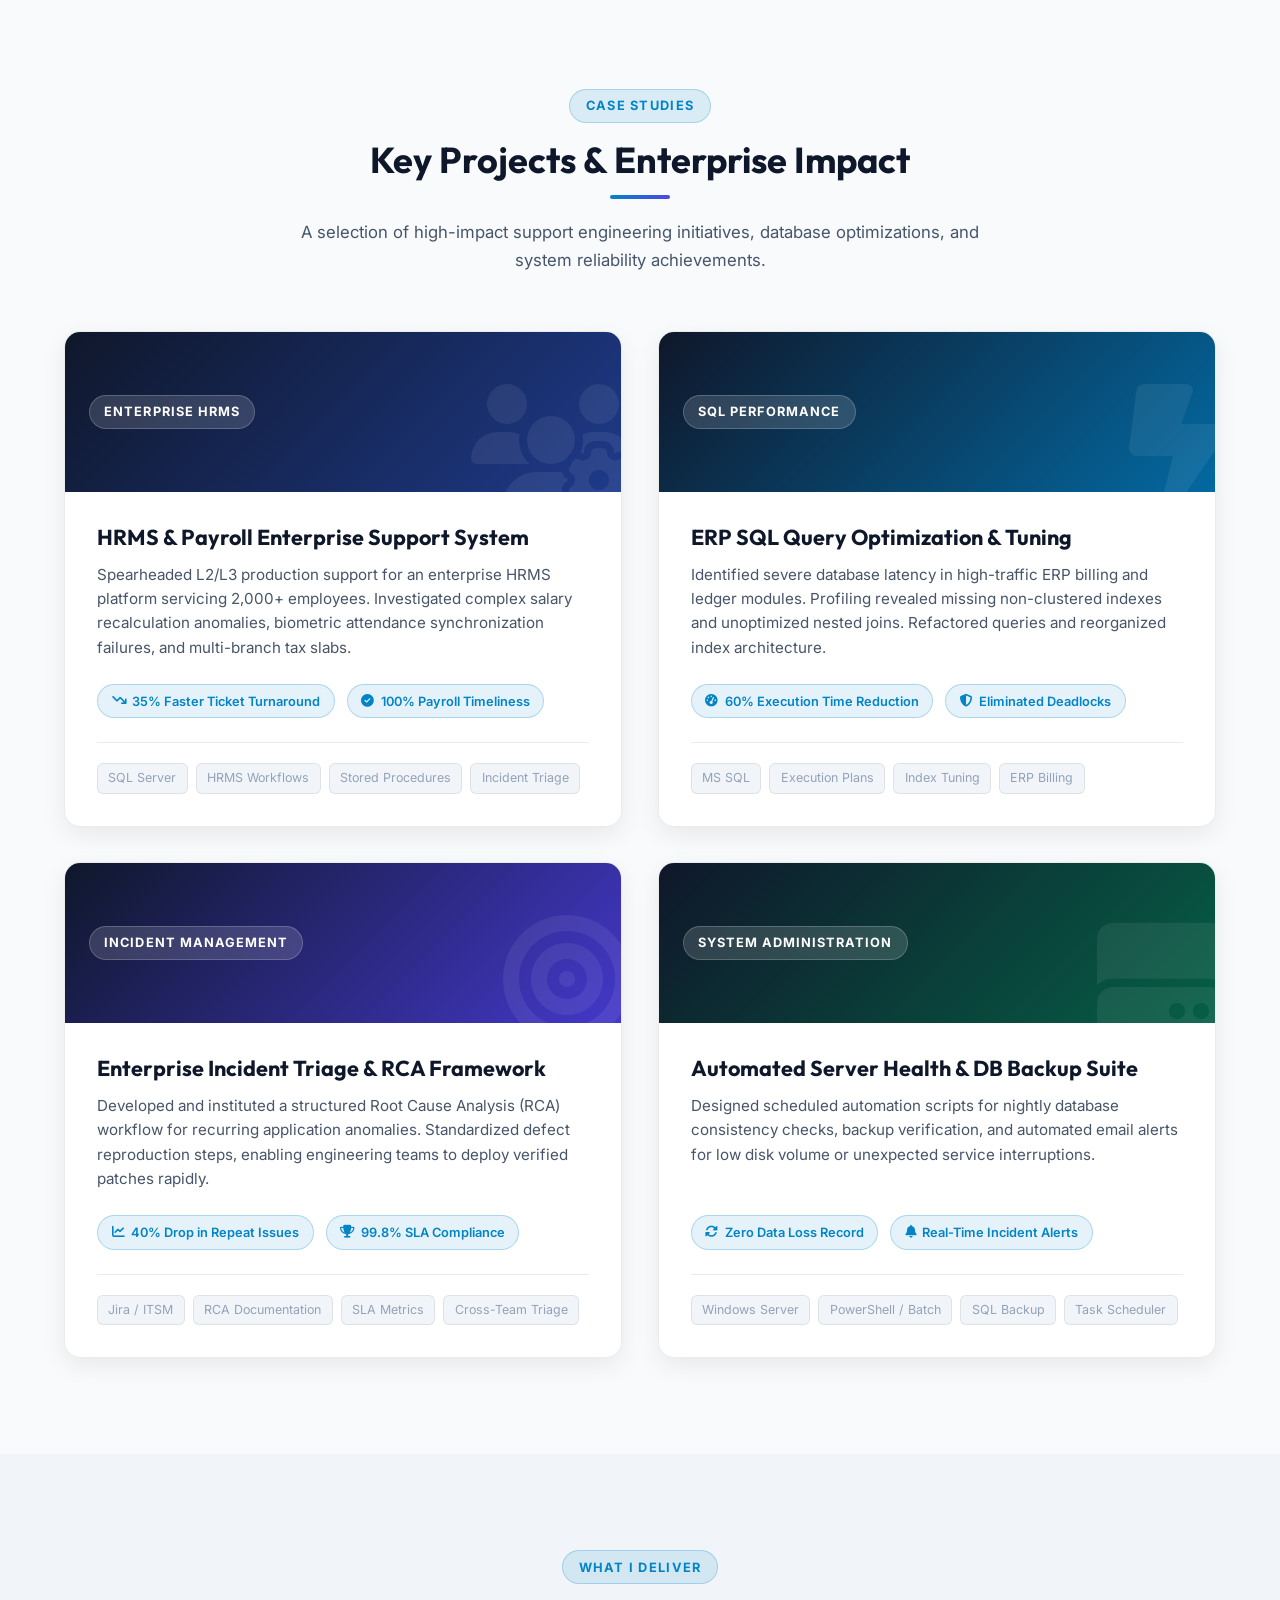
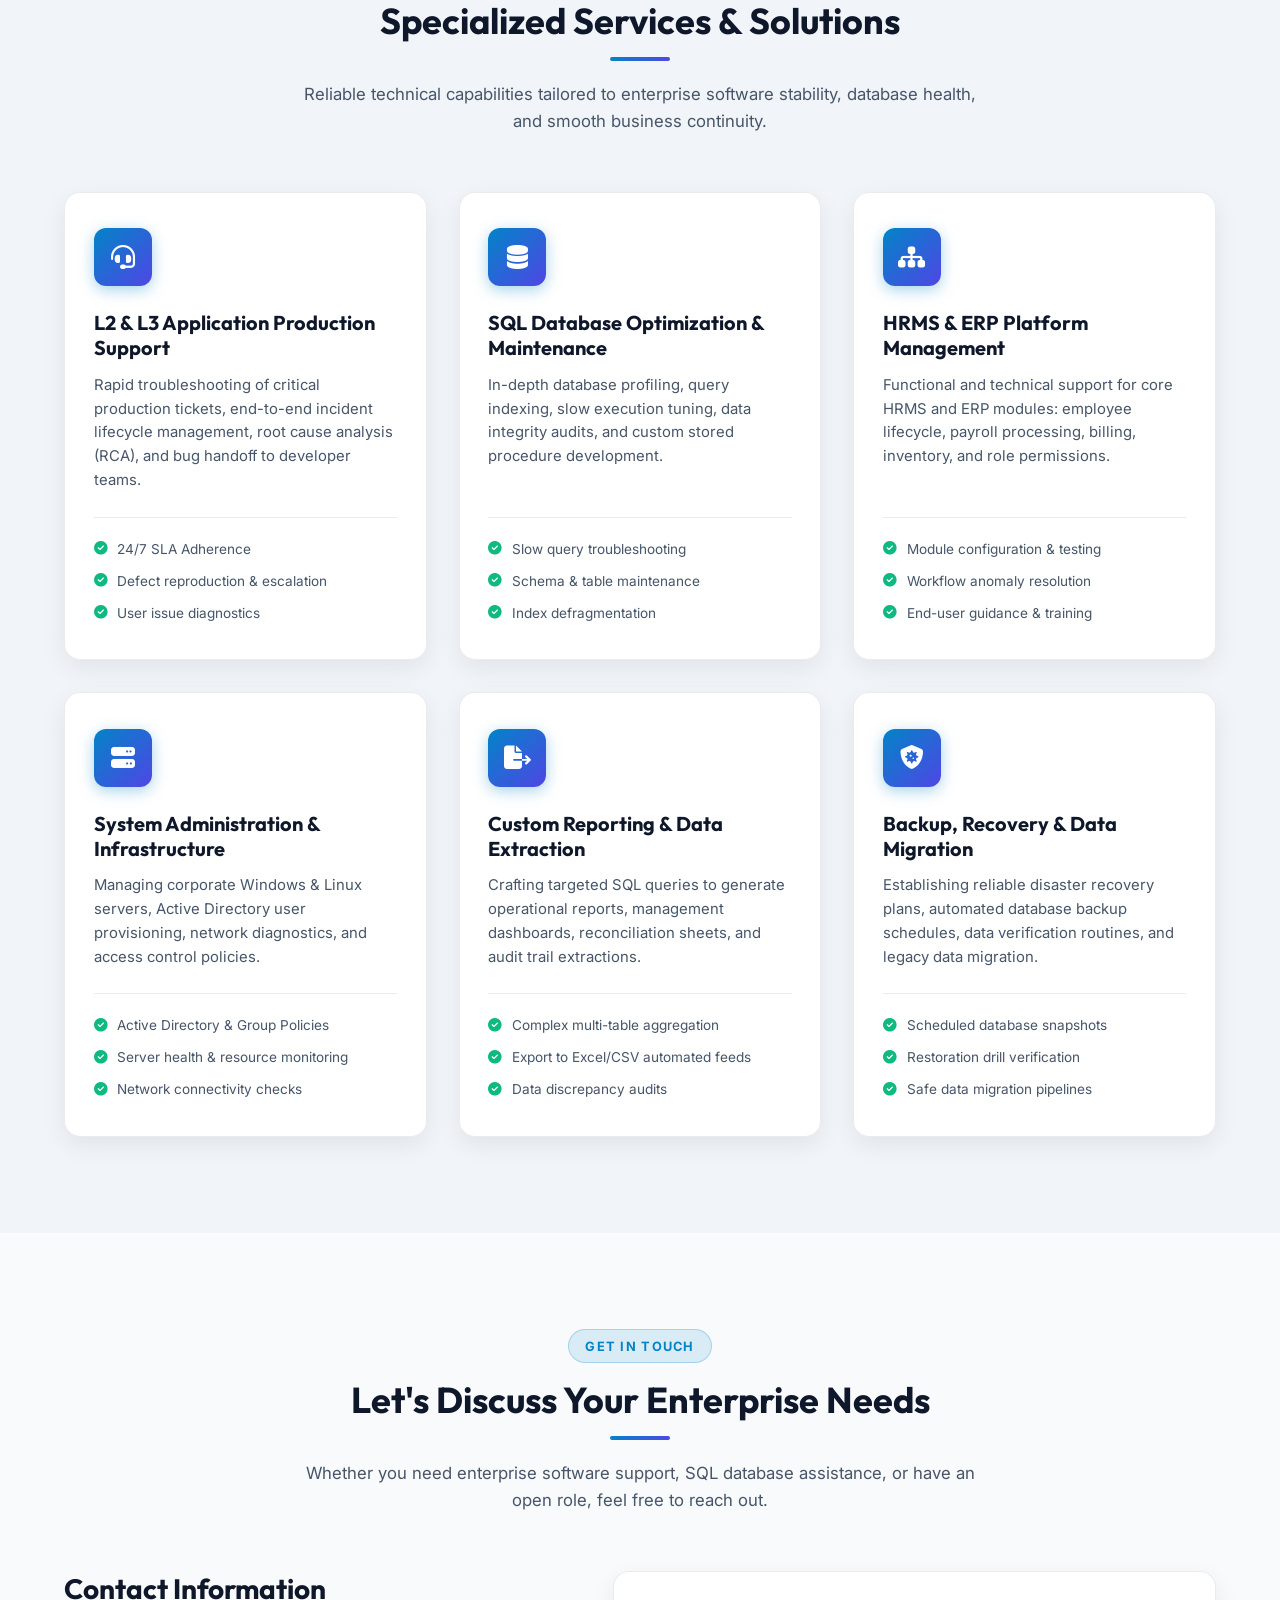
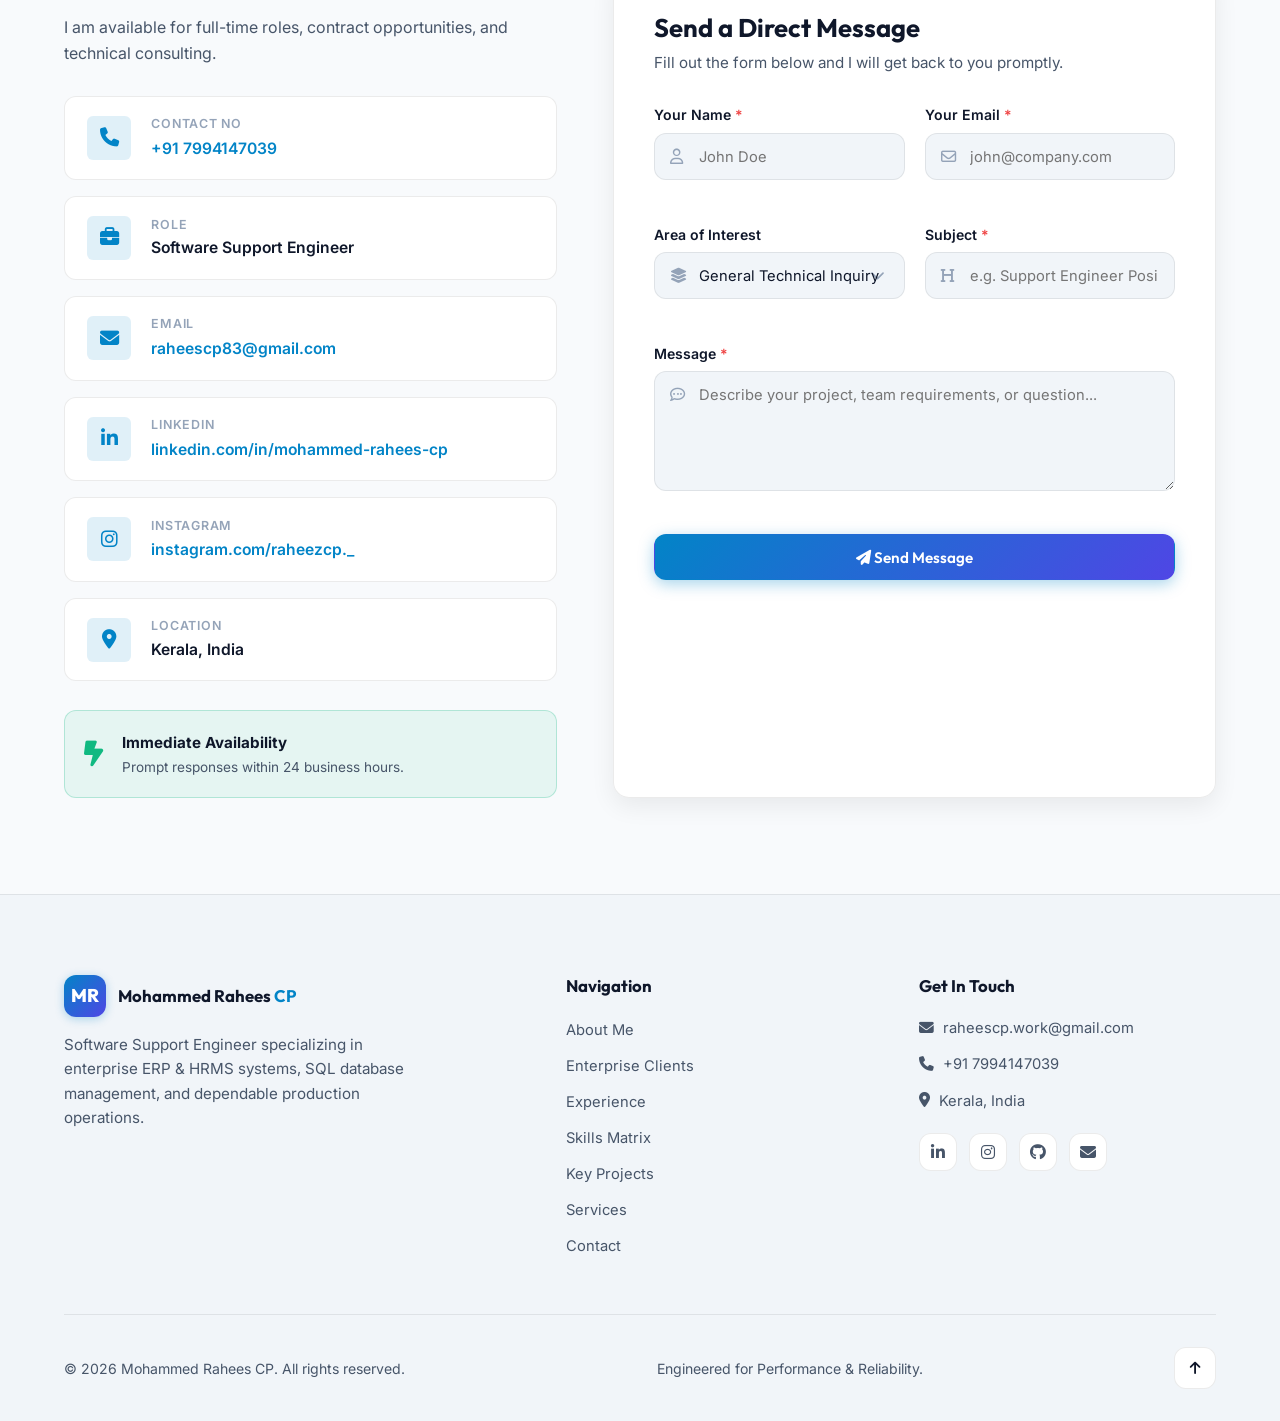
==== commit 5ee643e6: "first commi" ====
--- a/index.html
+++ b/index.html
@@ -1441,11 +1441,11 @@
             <div class="contact-cards-list">
               <div class="contact-card">
                 <div class="contact-card-icon">
-                  <i class="fa-solid fa-user"></i>
+                  <i class="fa-solid fa-phone"></i>
                 </div>
                 <div>
-                  <span class="contact-card-label">Name</span>
-                  <p class="contact-card-value">Mohammed Rahees CP</p>
+                  <span class="contact-card-label">Contact No</span>
+                  <a href="tel:+917994147039" class="contact-card-link">+91 7994147039</a>
                 </div>
               </div>
 
@@ -1627,6 +1627,7 @@
         <div class="footer-contact-group">
           <h4>Get In Touch</h4>
           <p><i class="fa-solid fa-envelope"></i> raheescp.work@gmail.com</p>
+          <p><i class="fa-solid fa-phone"></i> +91 7994147039</p>
           <p><i class="fa-solid fa-location-dot"></i> Kerala, India</p>
           <div class="footer-social-icons">
             <a href="https://www.linkedin.com/in/mohammed-rahees-cp" target="_blank" rel="noopener noreferrer"
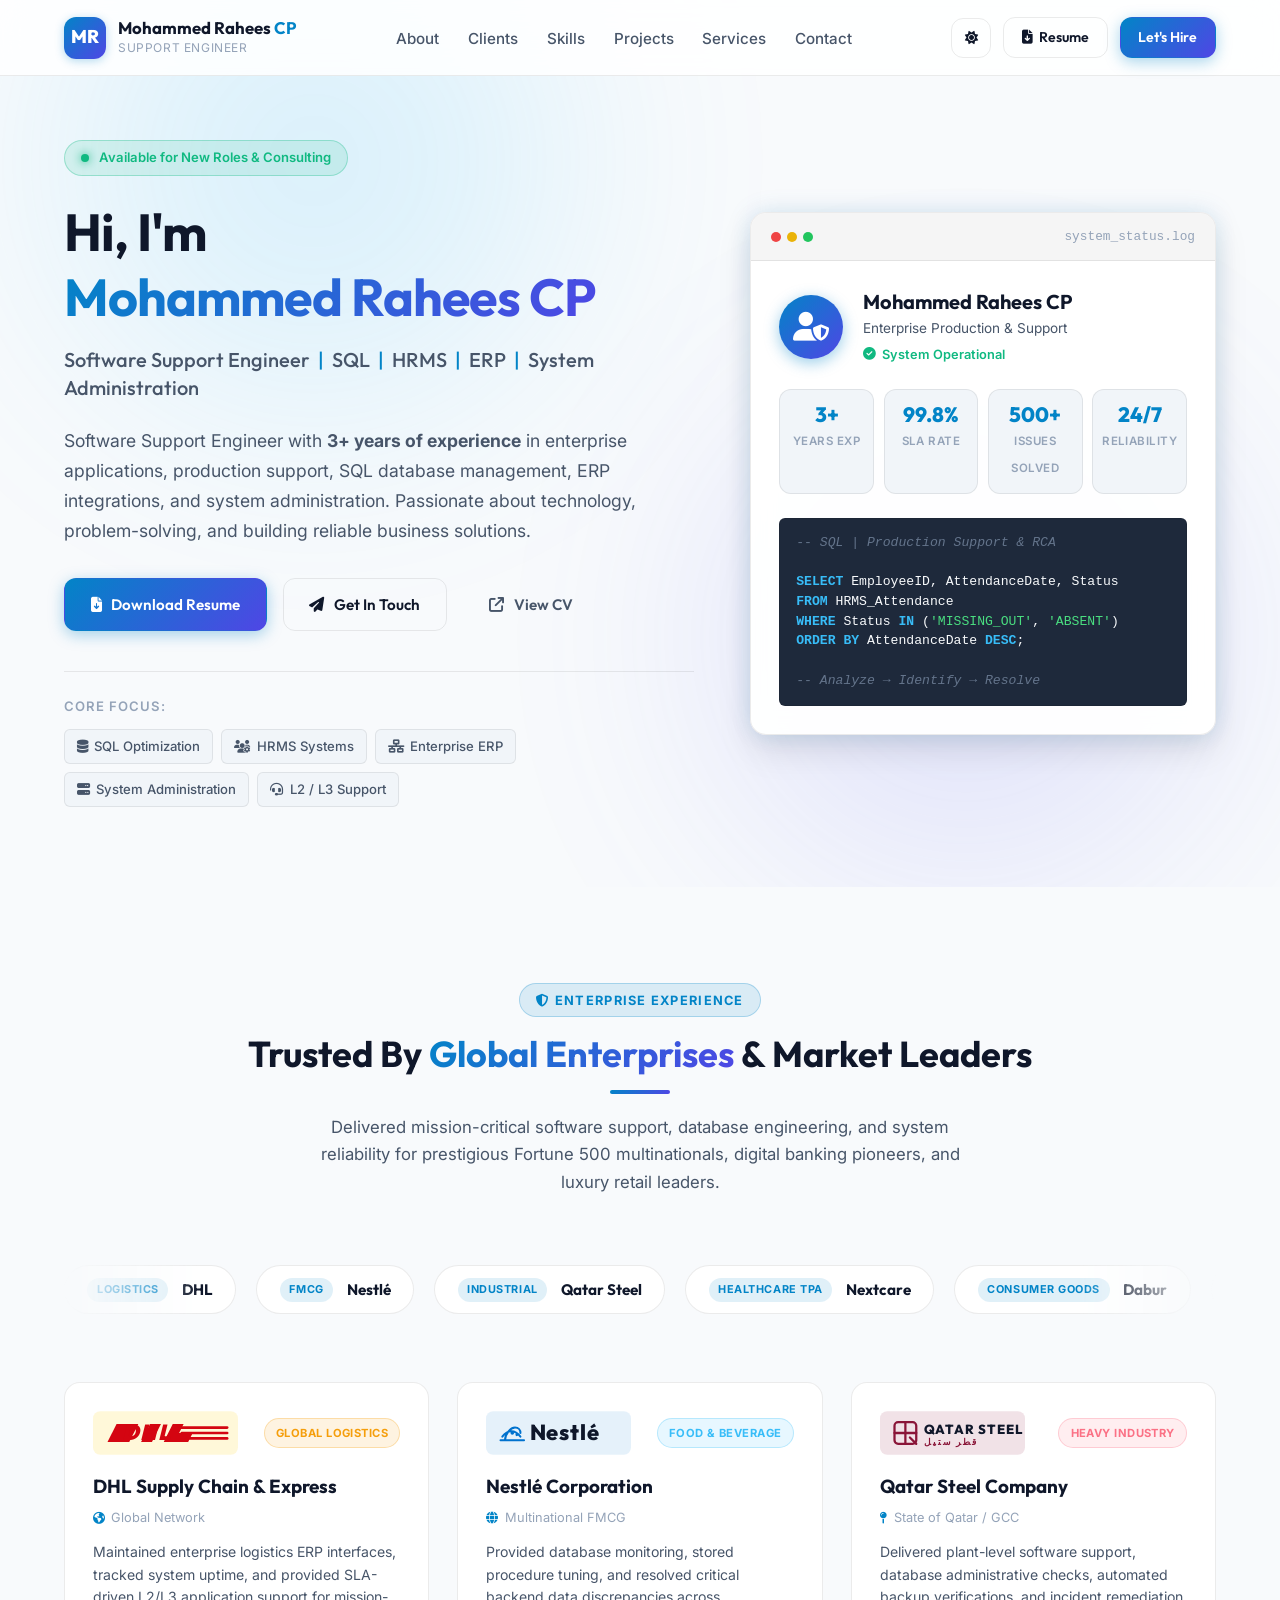
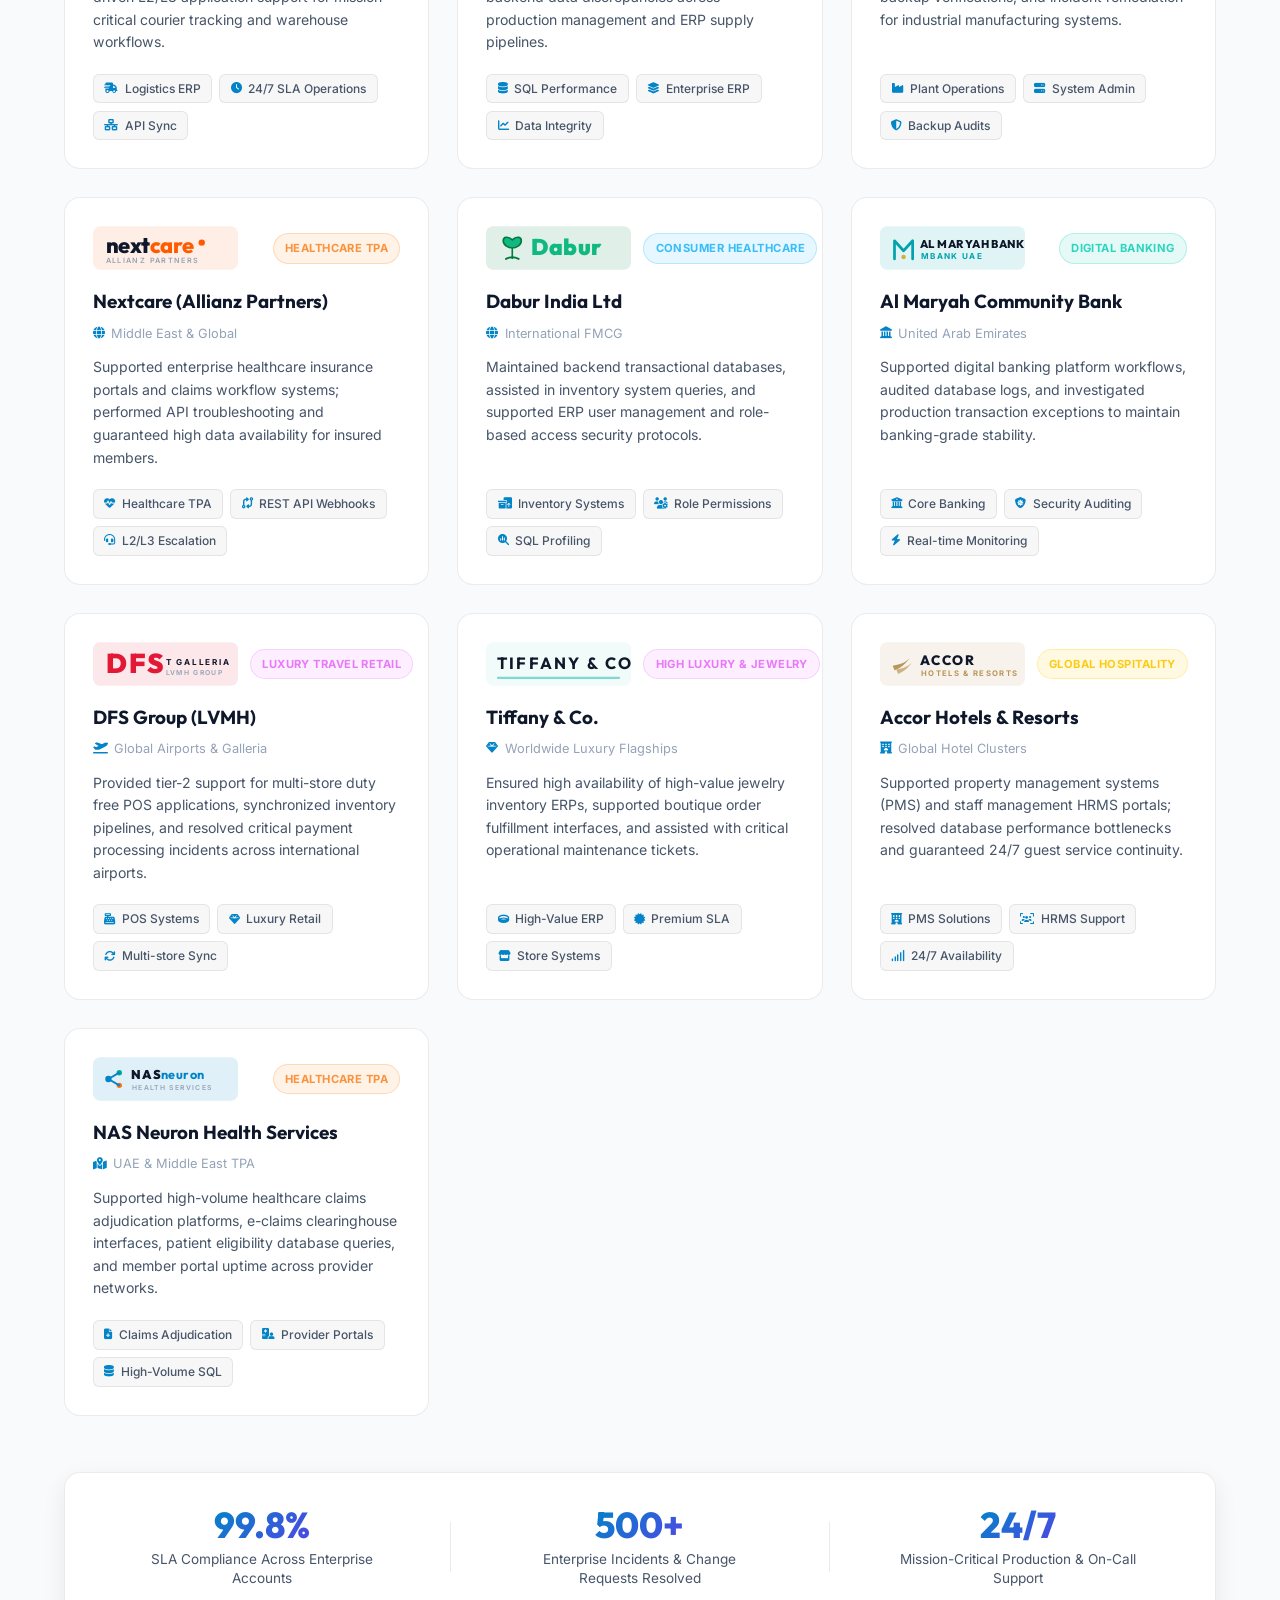
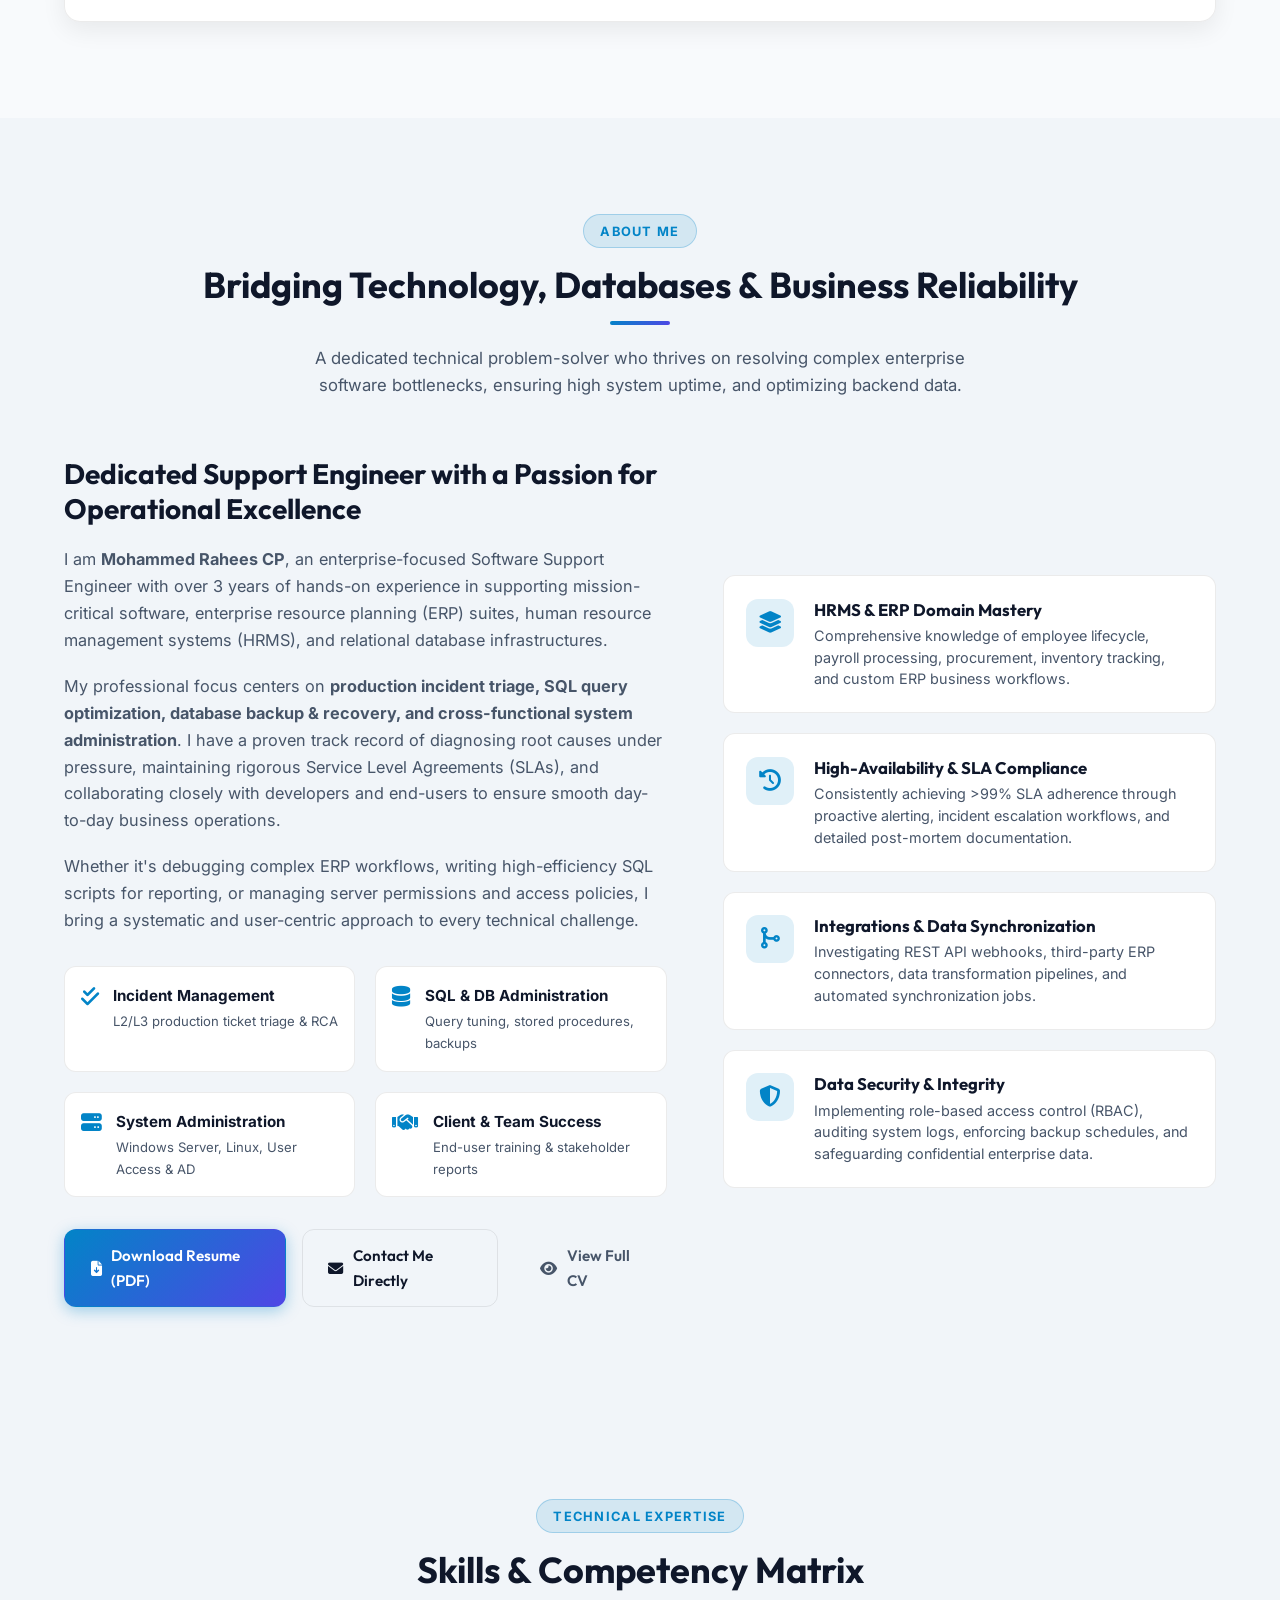
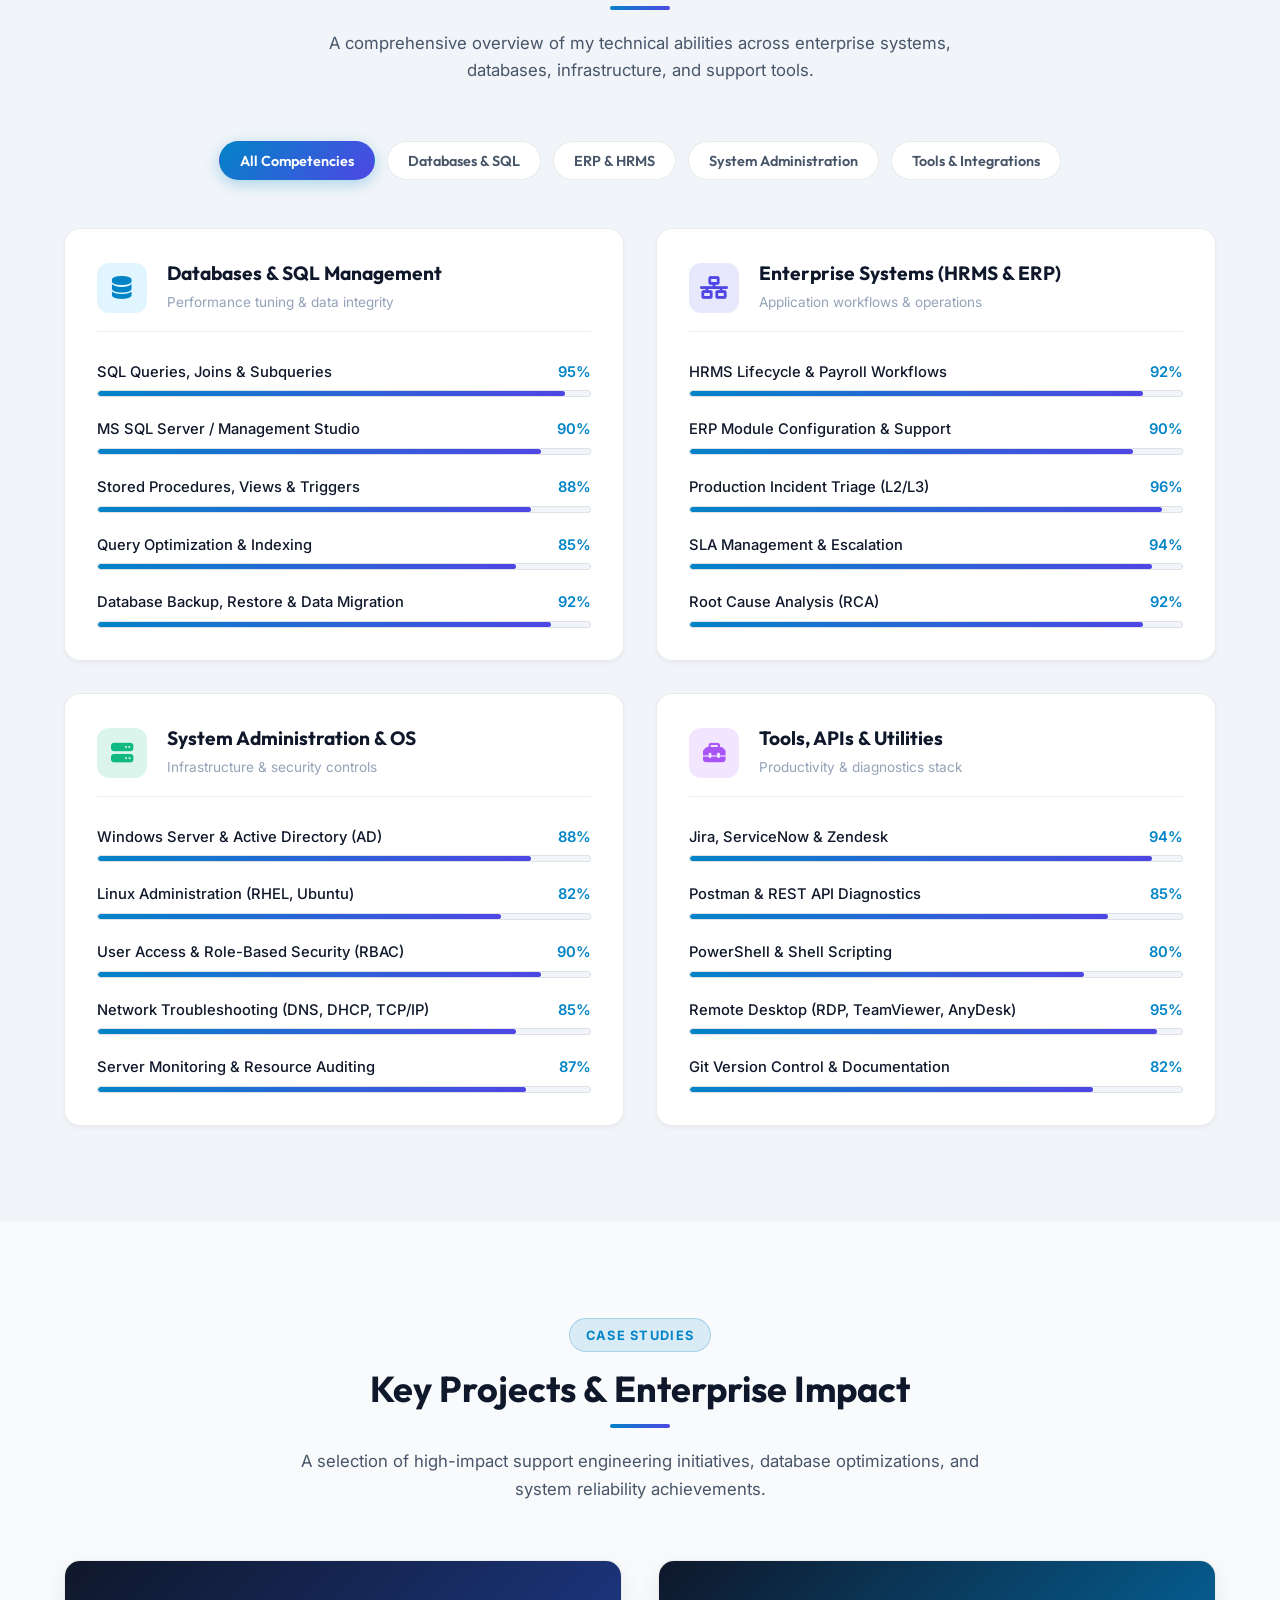
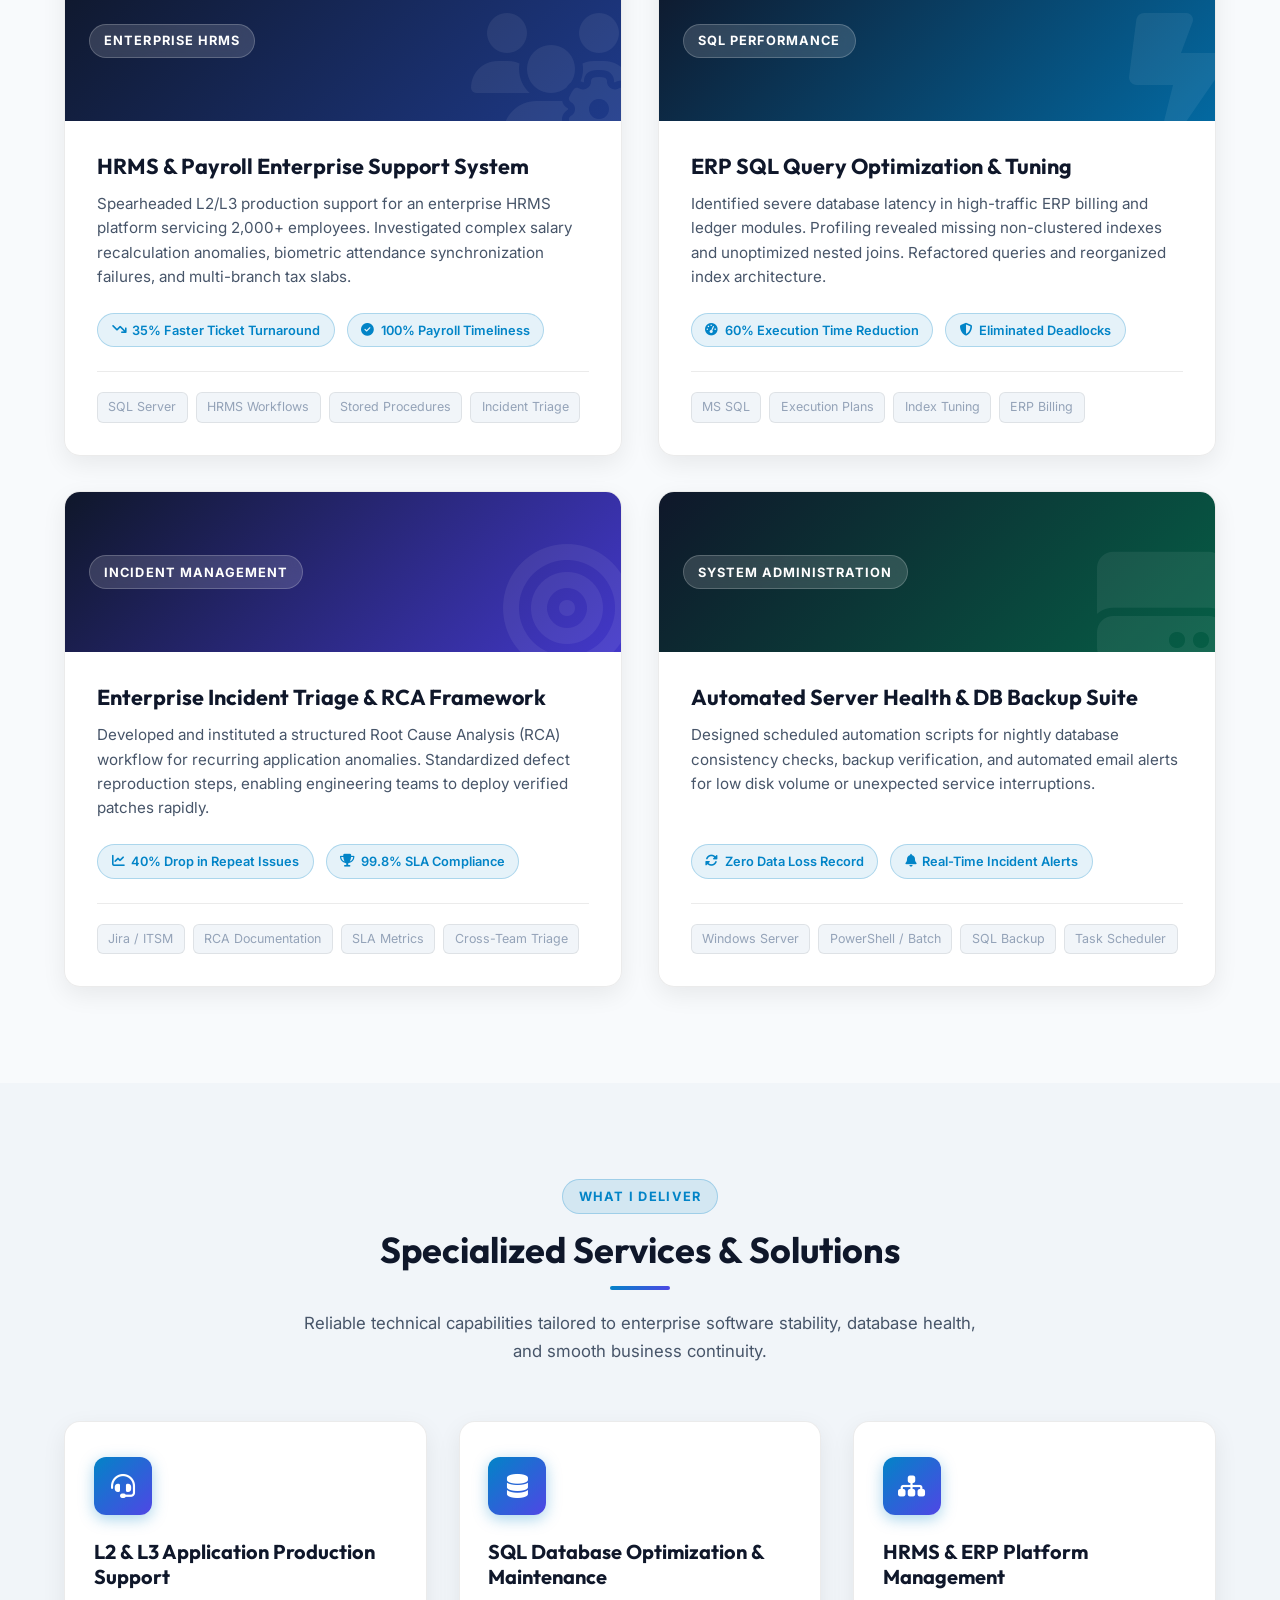
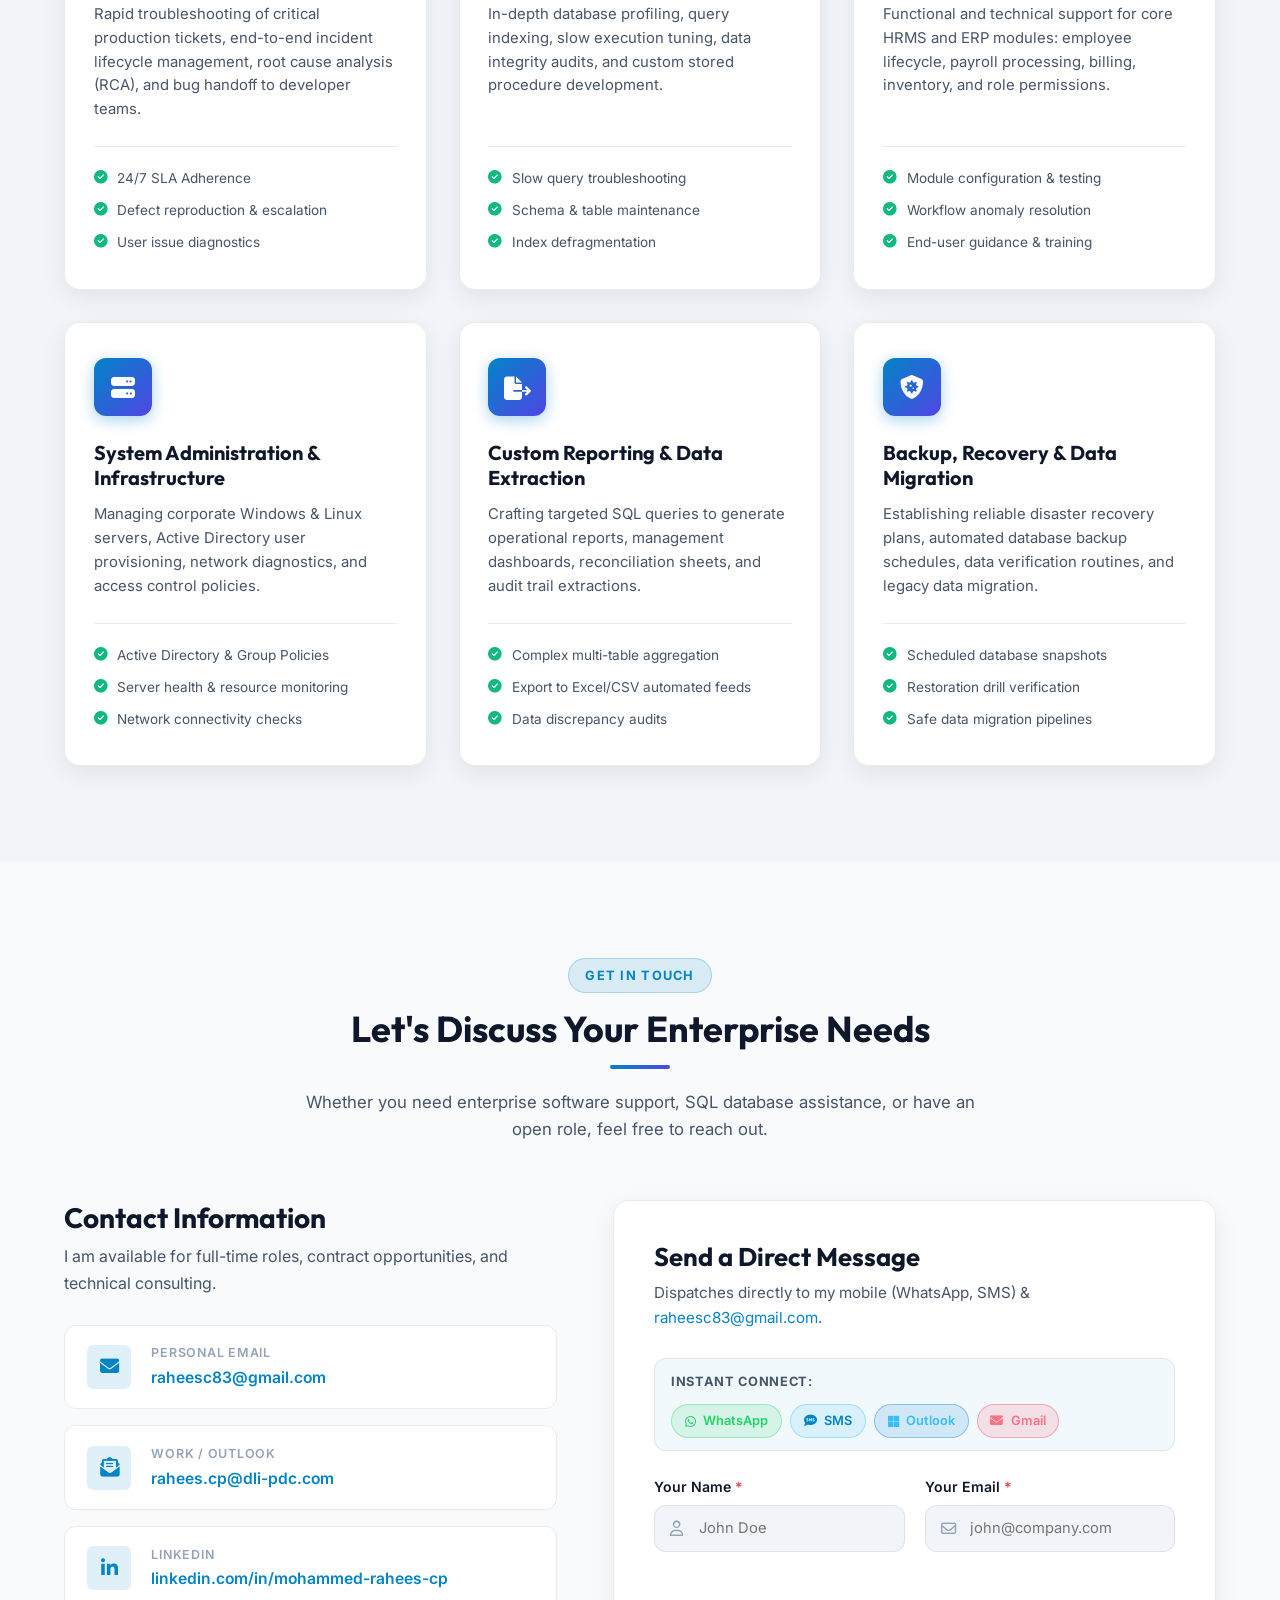
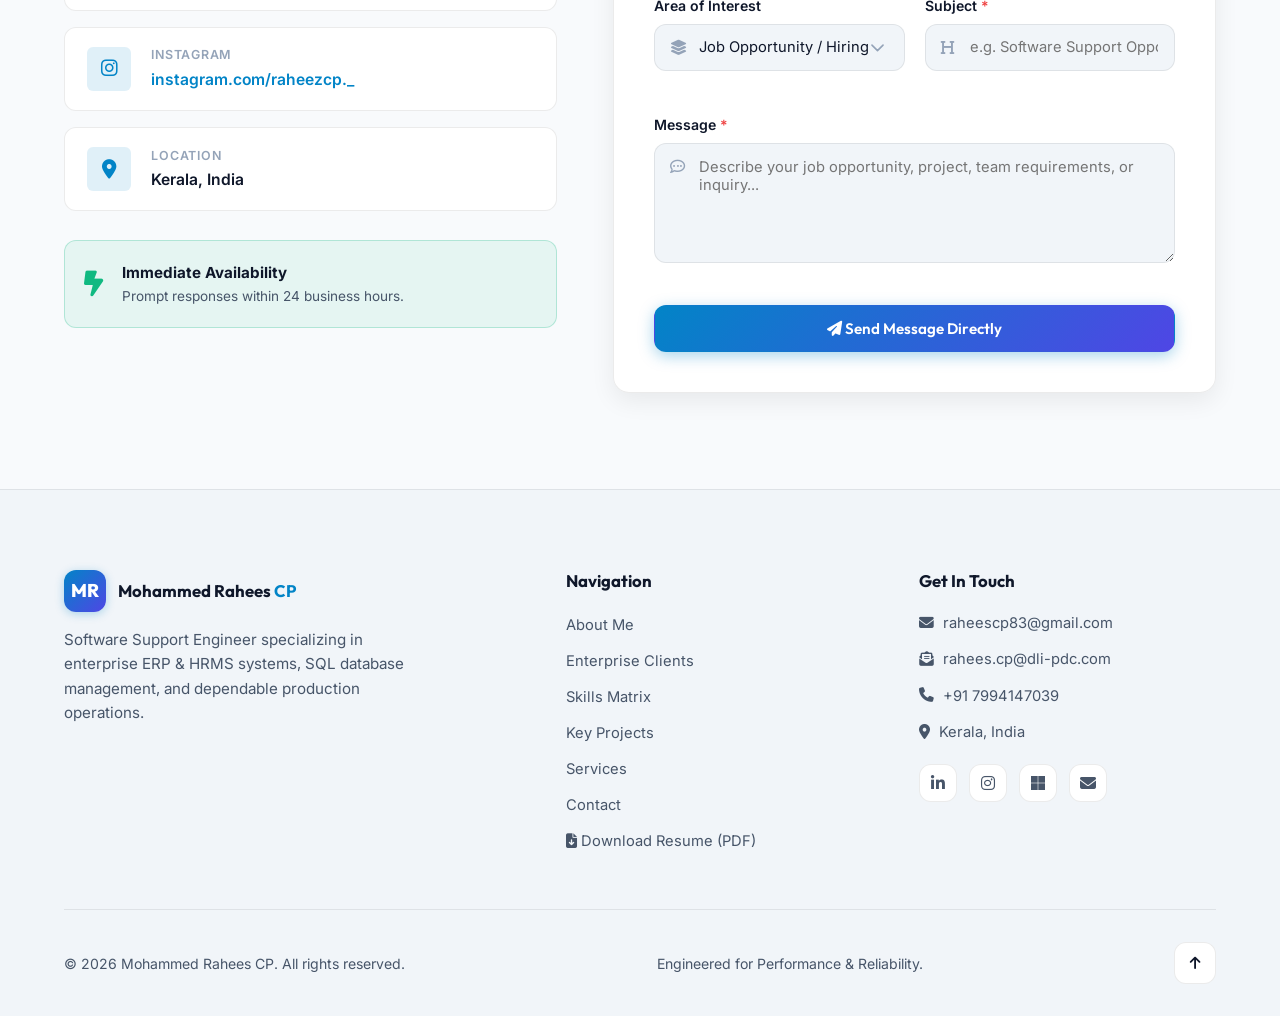
==== commit 9d40331f: "first commli" ====
--- a/index.html
+++ b/index.html
@@ -44,11 +44,11 @@
         <ul class="nav-list">
           <li class="nav-item"><a href="#about" class="nav-link">About</a></li>
           <li class="nav-item"><a href="#clients" class="nav-link">Clients</a></li>
-          <li class="nav-item"><a href="#experience" class="nav-link">Experience</a></li>
           <li class="nav-item"><a href="#skills" class="nav-link">Skills</a></li>
           <li class="nav-item"><a href="#projects" class="nav-link">Projects</a></li>
           <li class="nav-item"><a href="#services" class="nav-link">Services</a></li>
           <li class="nav-item"><a href="#contact" class="nav-link">Contact</a></li>
+          <li class="nav-item mobile-only-nav"><a href="assets/Mohammed_Rahees_CP_Resume.pdf" download="Mohammed_Rahees_CP_Resume.pdf" class="nav-link accent-text"><i class="fa-solid fa-file-arrow-down"></i> Download Resume</a></li>
         </ul>
       </nav>
 
@@ -58,6 +58,11 @@
           <i class="fa-solid fa-moon moon-icon"></i>
           <i class="fa-solid fa-sun sun-icon"></i>
         </button>
+
+        <!-- Resume Download Button -->
+        <a href="assets/Mohammed_Rahees_CP_Resume.pdf" download="Mohammed_Rahees_CP_Resume.pdf" class="btn btn-outline btn-sm nav-resume-btn" title="Download Official Resume (PDF)">
+          <i class="fa-solid fa-file-arrow-down"></i> Resume
+        </a>
 
         <!-- CTA Button -->
         <a href="#contact" class="btn btn-primary btn-sm nav-cta">Let's Hire</a>
@@ -102,14 +107,14 @@
           </p>
 
           <div class="hero-buttons">
-            <a href="#contact" class="btn btn-primary">
+            <a href="assets/Mohammed_Rahees_CP_Resume.pdf" download="Mohammed_Rahees_CP_Resume.pdf" class="btn btn-primary hero-resume-btn" id="downloadResumeHeroBtn" title="Download Official Resume (PDF)">
+              <i class="fa-solid fa-file-arrow-down"></i> Download Resume
+            </a>
+            <a href="#contact" class="btn btn-outline">
               <i class="fa-solid fa-paper-plane"></i> Get In Touch
             </a>
-            <a href="#projects" class="btn btn-outline">
-              <i class="fa-solid fa-diagram-project"></i> View Projects
-            </a>
-            <a href="#about" class="btn btn-ghost">
-              <i class="fa-solid fa-circle-info"></i> Learn More
+            <a href="resume.html" target="_blank" class="btn btn-ghost" title="View & Print Full Online CV">
+              <i class="fa-solid fa-arrow-up-right-from-square"></i> View CV
             </a>
           </div>
 
@@ -173,11 +178,12 @@
               <!-- Code Snippet / Terminal Highlight -->
               <div class="terminal-snippet">
                 <code>
-                  <span class="code-comment">-- Root Cause Analysis & Query Tuning</span><br>
-                  <span class="code-keyword">SELECT</span> issue_id, system_status, response_time<br>
-                  <span class="code-keyword">FROM</span> enterprise_operations<br>
-                  <span class="code-keyword">WHERE</span> status = <span class="code-string">'RESOLVED'</span><br>
-                  <span class="code-keyword">ORDER BY</span> resolved_at <span class="code-keyword">DESC</span>;
+                  <span class="code-comment">-- SQL | Production Support &amp; RCA</span><br><br>
+                  <span class="code-keyword">SELECT</span> EmployeeID, AttendanceDate, Status<br>
+                  <span class="code-keyword">FROM</span> HRMS_Attendance<br>
+                  <span class="code-keyword">WHERE</span> Status <span class="code-keyword">IN</span> (<span class="code-string">'MISSING_OUT'</span>, <span class="code-string">'ABSENT'</span>)<br>
+                  <span class="code-keyword">ORDER BY</span> AttendanceDate <span class="code-keyword">DESC</span>;<br><br>
+                  <span class="code-comment">-- Analyze &rarr; Identify &rarr; Resolve</span>
                 </code>
               </div>
             </div>
@@ -699,11 +705,14 @@
             </div>
 
             <div class="about-actions">
-              <a href="#contact" class="btn btn-primary">
+              <a href="assets/Mohammed_Rahees_CP_Resume.pdf" download="Mohammed_Rahees_CP_Resume.pdf" class="btn btn-primary" title="Download Official Resume (PDF)">
+                <i class="fa-solid fa-file-arrow-down"></i> Download Resume (PDF)
+              </a>
+              <a href="#contact" class="btn btn-outline">
                 <i class="fa-solid fa-envelope"></i> Contact Me Directly
               </a>
-              <a href="#skills" class="btn btn-outline">
-                <i class="fa-solid fa-bolt"></i> Explore My Skills
+              <a href="resume.html" target="_blank" class="btn btn-ghost" title="View Full Online CV">
+                <i class="fa-solid fa-eye"></i> View Full CV
               </a>
             </div>
           </div>
@@ -751,136 +760,6 @@
                 <h4>Data Security & Integrity</h4>
                 <p>Implementing role-based access control (RBAC), auditing system logs, enforcing backup schedules, and
                   safeguarding confidential enterprise data.</p>
-              </div>
-            </div>
-          </div>
-        </div>
-      </div>
-    </section>
-
-    <!-- Experience Section -->
-    <section class="section experience-section" id="experience">
-      <div class="container">
-        <div class="section-header text-center">
-          <span class="section-badge">Career Journey</span>
-          <h2 class="section-title">Work Experience & Track Record</h2>
-          <div class="section-divider"></div>
-          <p class="section-subtitle">
-            Demonstrated 3+ years of expertise in enterprise production support, database management, and systems
-            administration.
-          </p>
-        </div>
-
-        <div class="timeline-wrapper">
-          <div class="timeline-line"></div>
-
-          <!-- Timeline Item 1 -->
-          <div class="timeline-item">
-            <div class="timeline-marker">
-              <i class="fa-solid fa-briefcase"></i>
-            </div>
-            <div class="timeline-card glassmorphism">
-              <div class="timeline-card-header">
-                <div>
-                  <h3 class="timeline-role">Software Support Engineer (Enterprise Systems)</h3>
-                  <span class="timeline-company">Enterprise Application & Tech Services</span>
-                </div>
-                <span class="timeline-period"><i class="fa-regular fa-calendar"></i> 2023 - Present</span>
-              </div>
-              <div class="timeline-body">
-                <p class="timeline-lead">
-                  Leading L2/L3 production support for enterprise HRMS and ERP platforms, handling mission-critical
-                  incident resolution and client satisfaction.
-                </p>
-                <ul class="timeline-bullets">
-                  <li>Resolved 500+ complex technical incidents with an overall 99.8% SLA compliance rate across
-                    multi-tier enterprise applications.</li>
-                  <li>Diagnosed and optimized slow database queries, reducing ERP transaction processing wait times by
-                    up to 40%.</li>
-                  <li>Investigated backend anomalies in payroll, attendance sync, and billing modules using SQL
-                    profiling and event logs.</li>
-                  <li>Collaborated closely with core engineering and QA teams to reproduce software defects, verify
-                    hotfixes, and document RCA findings.</li>
-                  <li>Conducted client onboarding workshops and provided technical documentation that decreased
-                    recurring user queries by 30%.</li>
-                </ul>
-                <div class="timeline-tags">
-                  <span class="badge-tag">SQL Server</span>
-                  <span class="badge-tag">HRMS</span>
-                  <span class="badge-tag">ERP</span>
-                  <span class="badge-tag">L2/L3 Support</span>
-                  <span class="badge-tag">Jira</span>
-                  <span class="badge-tag">RCA</span>
-                </div>
-              </div>
-            </div>
-          </div>
-
-          <!-- Timeline Item 2 -->
-          <div class="timeline-item">
-            <div class="timeline-marker">
-              <i class="fa-solid fa-server"></i>
-            </div>
-            <div class="timeline-card glassmorphism">
-              <div class="timeline-card-header">
-                <div>
-                  <h3 class="timeline-role">Technical Support & System Administrator</h3>
-                  <span class="timeline-company">IT Solutions & Business Systems</span>
-                </div>
-                <span class="timeline-period"><i class="fa-regular fa-calendar"></i> 2021 - 2023</span>
-              </div>
-              <div class="timeline-body">
-                <p class="timeline-lead">
-                  Managed corporate server environments, database backups, user access policies, and IT infrastructure
-                  health.
-                </p>
-                <ul class="timeline-bullets">
-                  <li>Administered Windows Server and Linux hosts, Active Directory permissions, group policies, and
-                    network access credentials.</li>
-                  <li>Implemented automated backup schedules and verified disaster recovery plans for SQL databases,
-                    ensuring 100% data recoverability.</li>
-                  <li>Monitored server health, memory utilization, and storage capacity, proactively averting potential
-                    infrastructure outages.</li>
-                  <li>Assisted with data migration initiatives during ERP rollouts, validating data integrity across
-                    legacy and new systems.</li>
-                  <li>Delivered rapid hardware, software, and network connectivity troubleshooting for local and remote
-                    workstations.</li>
-                </ul>
-                <div class="timeline-tags">
-                  <span class="badge-tag">Windows Server</span>
-                  <span class="badge-tag">Linux</span>
-                  <span class="badge-tag">Active Directory</span>
-                  <span class="badge-tag">MySQL</span>
-                  <span class="badge-tag">Network Diagnostics</span>
-                  <span class="badge-tag">Backup & Recovery</span>
-                </div>
-              </div>
-            </div>
-          </div>
-
-          <!-- Timeline Item 3 (Education / Foundation) -->
-          <div class="timeline-item">
-            <div class="timeline-marker">
-              <i class="fa-solid fa-graduation-cap"></i>
-            </div>
-            <div class="timeline-card glassmorphism">
-              <div class="timeline-card-header">
-                <div>
-                  <h3 class="timeline-role">Technical Education & Certifications</h3>
-                  <span class="timeline-company">Computer Science & Information Technology</span>
-                </div>
-                <span class="timeline-period"><i class="fa-solid fa-award"></i> Continuous Learning</span>
-              </div>
-              <div class="timeline-body">
-                <p>
-                  Foundational education in Computer Science and Information Systems, enriched with specialized industry
-                  training in SQL Database Administration, Enterprise Networking, and System Support Methodologies.
-                </p>
-                <div class="timeline-tags">
-                  <span class="badge-tag">Database Management</span>
-                  <span class="badge-tag">Networking Fundamentals</span>
-                  <span class="badge-tag">ITIL Support Practices</span>
-                </div>
               </div>
             </div>
           </div>
@@ -1441,31 +1320,21 @@
             <div class="contact-cards-list">
               <div class="contact-card">
                 <div class="contact-card-icon">
-                  <i class="fa-solid fa-phone"></i>
+                  <i class="fa-solid fa-envelope"></i>
                 </div>
                 <div>
-                  <span class="contact-card-label">Contact No</span>
-                  <a href="tel:+917994147039" class="contact-card-link">+91 7994147039</a>
+                  <span class="contact-card-label">Personal Email</span>
+                  <a href="mailto:raheesc83@gmail.com" class="contact-card-link">raheesc83@gmail.com</a>
                 </div>
               </div>
 
               <div class="contact-card">
                 <div class="contact-card-icon">
-                  <i class="fa-solid fa-briefcase"></i>
+                  <i class="fa-solid fa-envelope-open-text"></i>
                 </div>
                 <div>
-                  <span class="contact-card-label">Role</span>
-                  <p class="contact-card-value">Software Support Engineer</p>
-                </div>
-              </div>
-
-              <div class="contact-card">
-                <div class="contact-card-icon">
-                  <i class="fa-solid fa-envelope"></i>
-                </div>
-                <div>
-                  <span class="contact-card-label">Email</span>
-                  <a href="mailto:raheescp83@gmail.com" class="contact-card-link">raheescp83@gmail.com</a>
+                  <span class="contact-card-label">Work / Outlook</span>
+                  <a href="mailto:rahees.cp@dli-pdc.com" class="contact-card-link">rahees.cp@dli-pdc.com</a>
                 </div>
               </div>
 
@@ -1515,10 +1384,36 @@
 
           <!-- Right Column: Interactive Contact Form -->
           <div class="contact-form-panel glassmorphism">
-            <h3>Send a Direct Message</h3>
-            <p class="form-subtext">Fill out the form below and I will get back to you promptly.</p>
-
-            <form id="portfolioContactForm" class="contact-form" novalidate>
+            <div class="contact-form-header">
+              <h3>Send a Direct Message</h3>
+              <p class="form-subtext">Dispatches directly to my mobile (WhatsApp, SMS) &amp; <a href="mailto:raheesc83@gmail.com" class="accent-link">raheesc83@gmail.com</a>.</p>
+            </div>
+
+            <!-- Instant Direct Channels Bar -->
+            <div class="direct-channels-bar">
+              <span class="direct-channels-label">Instant Connect:</span>
+              <div class="direct-channels-buttons">
+                <a href="https://wa.me/917994147039?text=Hi%20Mohammed%20Rahees,%20I%20am%20reaching%20out%20from%20your%20portfolio" target="_blank" rel="noopener noreferrer" class="instant-btn whatsapp-btn" title="Chat directly on WhatsApp">
+                  <i class="fa-brands fa-whatsapp"></i> WhatsApp
+                </a>
+                <a href="sms:+917994147039?body=Hi%20Mohammed%20Rahees,%20I%20am%20contacting%20you%20regarding%20an%20opportunity" class="instant-btn sms-btn" title="Send direct SMS to mobile">
+                  <i class="fa-solid fa-comment-sms"></i> SMS
+                </a>
+                <a href="mailto:rahees.cp@dli-pdc.com?subject=Job%20Opportunity%20/%20Inquiry%20from%20Portfolio" class="instant-btn outlook-btn" title="Send direct email to Outlook">
+                  <i class="fa-brands fa-microsoft"></i> Outlook
+                </a>
+                <a href="mailto:raheesc83@gmail.com?subject=Job%20Opportunity%20/%20Inquiry%20from%20Portfolio" class="instant-btn email-btn" title="Send direct email to Gmail">
+                  <i class="fa-solid fa-envelope"></i> Gmail
+                </a>
+              </div>
+            </div>
+
+            <form id="portfolioContactForm" class="contact-form" action="https://formsubmit.co/raheesc83@gmail.com" method="POST" novalidate>
+              <input type="hidden" name="_captcha" value="false">
+              <input type="hidden" name="_cc" value="raheescp83@gmail.com,rahees.cp@dli-pdc.com">
+              <input type="hidden" name="_template" value="table">
+              <input type="hidden" name="_subject" id="formHiddenSubject" value="[Portfolio Inquiry] Direct Message">
+
               <div class="form-row">
                 <div class="form-group">
                   <label for="fullName">Your Name <span class="required">*</span></label>
@@ -1545,11 +1440,12 @@
                   <div class="input-wrapper">
                     <i class="fa-solid fa-layer-group form-icon"></i>
                     <select id="serviceCategory" name="serviceCategory">
-                      <option value="General Inquiry">General Technical Inquiry</option>
-                      <option value="Software Support Role">Job Opportunity / Hiring</option>
+                      <option value="Job Opportunity / Hiring">Job Opportunity / Hiring</option>
+                      <option value="Software Support Role">Software Support Role</option>
                       <option value="SQL Database Support">SQL Database Support</option>
                       <option value="HRMS / ERP Support">HRMS / ERP Systems Support</option>
                       <option value="System Administration">System Administration</option>
+                      <option value="General Technical Inquiry">General Technical Inquiry</option>
                     </select>
                   </div>
                 </div>
@@ -1558,7 +1454,7 @@
                   <label for="subject">Subject <span class="required">*</span></label>
                   <div class="input-wrapper">
                     <i class="fa-solid fa-heading form-icon"></i>
-                    <input type="text" id="subject" name="subject" placeholder="e.g. Support Engineer Position"
+                    <input type="text" id="subject" name="subject" placeholder="e.g. Software Support Opportunity"
                       required>
                   </div>
                   <span class="error-msg" id="subjectError"></span>
@@ -1570,24 +1466,24 @@
                 <div class="input-wrapper textarea-wrapper">
                   <i class="fa-regular fa-comment-dots form-icon textarea-icon"></i>
                   <textarea id="message" name="message" rows="5"
-                    placeholder="Describe your project, team requirements, or question..." required></textarea>
+                    placeholder="Describe your job opportunity, project, team requirements, or inquiry..." required></textarea>
                 </div>
                 <span class="error-msg" id="messageError"></span>
               </div>
 
               <button type="submit" class="btn btn-primary btn-block" id="submitBtn">
-                <span class="btn-text"><i class="fa-solid fa-paper-plane"></i> Send Message</span>
+                <span class="btn-text"><i class="fa-solid fa-paper-plane"></i> Send Message Directly</span>
                 <span class="btn-spinner" style="display: none;"><i class="fa-solid fa-circle-notch fa-spin"></i>
-                  Sending...</span>
+                  Sending Message...</span>
               </button>
             </form>
 
-            <!-- Success / Feedback Toast (Hidden by default) -->
+            <!-- Success / Confirmation Panel (Hidden by default) -->
             <div class="form-feedback-alert" id="formFeedbackAlert" style="display: none;">
-              <i class="fa-solid fa-circle-check"></i>
-              <div>
-                <strong>Thank you!</strong>
-                <p>Your message has been captured. I will get back to you shortly.</p>
+              <i class="fa-solid fa-circle-check feedback-main-icon"></i>
+              <div class="feedback-content">
+                <strong>Message Sent Successfully!</strong>
+                <p>Thank you! Your message, contact details, and inquiry have been dispatched directly to Mohammed Rahees. You will receive a reply shortly at your email.</p>
               </div>
             </div>
           </div>
@@ -1616,17 +1512,18 @@
           <ul class="footer-nav">
             <li><a href="#about">About Me</a></li>
             <li><a href="#clients">Enterprise Clients</a></li>
-            <li><a href="#experience">Experience</a></li>
             <li><a href="#skills">Skills Matrix</a></li>
             <li><a href="#projects">Key Projects</a></li>
             <li><a href="#services">Services</a></li>
             <li><a href="#contact">Contact</a></li>
+            <li><a href="assets/Mohammed_Rahees_CP_Resume.pdf" download="Mohammed_Rahees_CP_Resume.pdf"><i class="fa-solid fa-file-arrow-down"></i> Download Resume (PDF)</a></li>
           </ul>
         </div>
 
         <div class="footer-contact-group">
           <h4>Get In Touch</h4>
-          <p><i class="fa-solid fa-envelope"></i> raheescp.work@gmail.com</p>
+          <p><i class="fa-solid fa-envelope"></i> <a href="mailto:raheescp83@gmail.com" style="color: inherit; text-decoration: none;">raheescp83@gmail.com</a></p>
+          <p><i class="fa-solid fa-envelope-open-text"></i> <a href="mailto:rahees.cp@dli-pdc.com" style="color: inherit; text-decoration: none;">rahees.cp@dli-pdc.com</a></p>
           <p><i class="fa-solid fa-phone"></i> +91 7994147039</p>
           <p><i class="fa-solid fa-location-dot"></i> Kerala, India</p>
           <div class="footer-social-icons">
@@ -1634,9 +1531,8 @@
               aria-label="LinkedIn"><i class="fa-brands fa-linkedin-in"></i></a>
             <a href="https://www.instagram.com/raheezcp._" target="_blank" rel="noopener noreferrer"
               aria-label="Instagram"><i class="fa-brands fa-instagram"></i></a>
-            <a href="https://github.com" target="_blank" rel="noopener noreferrer" aria-label="GitHub"><i
-                class="fa-brands fa-github"></i></a>
-            <a href="mailto:raheescp.work@gmail.com" aria-label="Email"><i class="fa-solid fa-envelope"></i></a>
+            <a href="mailto:rahees.cp@dli-pdc.com" aria-label="Work Outlook" title="Work Outlook"><i class="fa-brands fa-microsoft"></i></a>
+            <a href="mailto:raheescp83@gmail.com" aria-label="Personal Email" title="Personal Gmail"><i class="fa-solid fa-envelope"></i></a>
           </div>
         </div>
       </div>
--- a/css/style.css
+++ b/css/style.css
@@ -382,7 +382,17 @@
 .nav-actions {
   display: flex;
   align-items: center;
-  gap: 1rem;
+  gap: 0.75rem;
+}
+
+.nav-resume-btn {
+  display: inline-flex;
+  align-items: center;
+  gap: 0.4rem;
+}
+
+.mobile-only-nav {
+  display: none;
 }
 
 .theme-toggle {
@@ -1879,32 +1889,197 @@
   min-height: 1rem;
 }
 
+/* Direct Channels Bar */
+.direct-channels-bar {
+  display: flex;
+  align-items: center;
+  justify-content: space-between;
+  flex-wrap: wrap;
+  gap: 0.75rem;
+  margin-bottom: 1.5rem;
+  padding: 0.75rem 1rem;
+  background: rgba(var(--primary-accent-rgb), 0.05);
+  border: 1px solid var(--border-color);
+  border-radius: var(--radius-md);
+}
+
+.direct-channels-label {
+  font-size: 0.8rem;
+  font-weight: 700;
+  text-transform: uppercase;
+  letter-spacing: 0.05em;
+  color: var(--text-secondary);
+}
+
+.direct-channels-buttons {
+  display: flex;
+  gap: 0.5rem;
+  flex-wrap: wrap;
+}
+
+.instant-btn {
+  display: inline-flex;
+  align-items: center;
+  gap: 0.45rem;
+  padding: 0.35rem 0.8rem;
+  font-size: 0.8rem;
+  font-weight: 600;
+  border-radius: var(--radius-full);
+  text-decoration: none;
+  transition: transform var(--transition-fast), background var(--transition-fast), color var(--transition-fast), box-shadow var(--transition-fast);
+}
+
+.instant-btn:hover {
+  transform: translateY(-2px);
+}
+
+.whatsapp-btn {
+  background: rgba(37, 211, 102, 0.14);
+  color: #25d366;
+  border: 1px solid rgba(37, 211, 102, 0.35);
+}
+
+.whatsapp-btn:hover {
+  background: #25d366;
+  color: #ffffff;
+  box-shadow: 0 4px 14px rgba(37, 211, 102, 0.3);
+}
+
+.sms-btn {
+  background: rgba(56, 189, 248, 0.14);
+  color: var(--primary-accent);
+  border: 1px solid rgba(56, 189, 248, 0.35);
+}
+
+.sms-btn:hover {
+  background: var(--primary-accent);
+  color: #0b0f19;
+  box-shadow: 0 4px 14px rgba(56, 189, 248, 0.3);
+}
+
+.email-btn {
+  background: rgba(244, 63, 94, 0.14);
+  color: #fb7185;
+  border: 1px solid rgba(244, 63, 94, 0.35);
+}
+
+.email-btn:hover {
+  background: #fb7185;
+  color: #ffffff;
+  box-shadow: 0 4px 14px rgba(244, 63, 94, 0.3);
+}
+
+.outlook-btn {
+  background: rgba(0, 120, 212, 0.14);
+  color: #38bdf8;
+  border: 1px solid rgba(0, 120, 212, 0.35);
+}
+
+.outlook-btn:hover {
+  background: #0078d4;
+  color: #ffffff;
+  box-shadow: 0 4px 14px rgba(0, 120, 212, 0.35);
+}
+
+.form-channels-note {
+  display: flex;
+  align-items: center;
+  gap: 0.5rem;
+  font-size: 0.78rem;
+  color: var(--text-muted);
+  margin-top: 0.95rem;
+  justify-content: center;
+  text-align: center;
+  line-height: 1.4;
+}
+
+.form-channels-note i {
+  color: var(--primary-accent);
+}
+
+.form-channels-note strong {
+  color: var(--text-secondary);
+}
+
+.accent-link {
+  color: var(--primary-accent);
+  text-decoration: none;
+  transition: color var(--transition-fast);
+}
+
+.accent-link:hover {
+  text-decoration: underline;
+}
+
+/* Enhanced Feedback Alert with Action Buttons */
 .form-feedback-alert {
   display: flex;
-  align-items: center;
+  align-items: flex-start;
   gap: 1rem;
-  padding: 1rem 1.25rem;
+  padding: 1.25rem;
   margin-top: 1.5rem;
   background: rgba(16, 185, 129, 0.12);
-  border: 1px solid rgba(16, 185, 129, 0.3);
+  border: 1px solid rgba(16, 185, 129, 0.35);
   border-radius: var(--radius-md);
   color: var(--emerald-accent);
   animation: fadeIn 0.3s ease;
 }
 
-.form-feedback-alert i {
-  font-size: 1.5rem;
-}
-
-.form-feedback-alert strong {
+.feedback-main-icon {
+  font-size: 1.75rem;
+  margin-top: 0.1rem;
+}
+
+.feedback-content {
+  flex: 1;
+}
+
+.feedback-content strong {
   display: block;
-  font-size: 0.95rem;
+  font-size: 1.05rem;
   color: var(--text-primary);
-}
-
-.form-feedback-alert p {
-  font-size: 0.85rem;
-  margin-bottom: 0;
+  margin-bottom: 0.25rem;
+}
+
+.feedback-content p {
+  font-size: 0.88rem;
+  color: var(--text-secondary);
+  margin-bottom: 0.75rem;
+  line-height: 1.5;
+}
+
+.feedback-quick-actions {
+  display: flex;
+  gap: 0.65rem;
+  flex-wrap: wrap;
+}
+
+.feedback-btn {
+  display: inline-flex;
+  align-items: center;
+  gap: 0.45rem;
+  padding: 0.45rem 0.95rem;
+  font-size: 0.82rem;
+  font-weight: 700;
+  border-radius: var(--radius-sm);
+  text-decoration: none;
+  color: #ffffff !important;
+  transition: transform var(--transition-fast), filter var(--transition-fast), box-shadow var(--transition-fast);
+}
+
+.feedback-btn:hover {
+  transform: translateY(-2px);
+  filter: brightness(1.08);
+}
+
+.feedback-whatsapp {
+  background: #25d366;
+  box-shadow: 0 4px 12px rgba(37, 211, 102, 0.3);
+}
+
+.feedback-sms {
+  background: #0284c7;
+  box-shadow: 0 4px 12px rgba(2, 132, 199, 0.3);
 }
 
 @keyframes fadeIn {
@@ -2161,8 +2336,13 @@
     gap: 1.25rem;
   }
 
-  .nav-actions .nav-cta {
+  .nav-actions .nav-cta,
+  .nav-actions .nav-resume-btn {
     display: none;
+  }
+
+  .mobile-only-nav {
+    display: block;
   }
 
   .hamburger-btn {
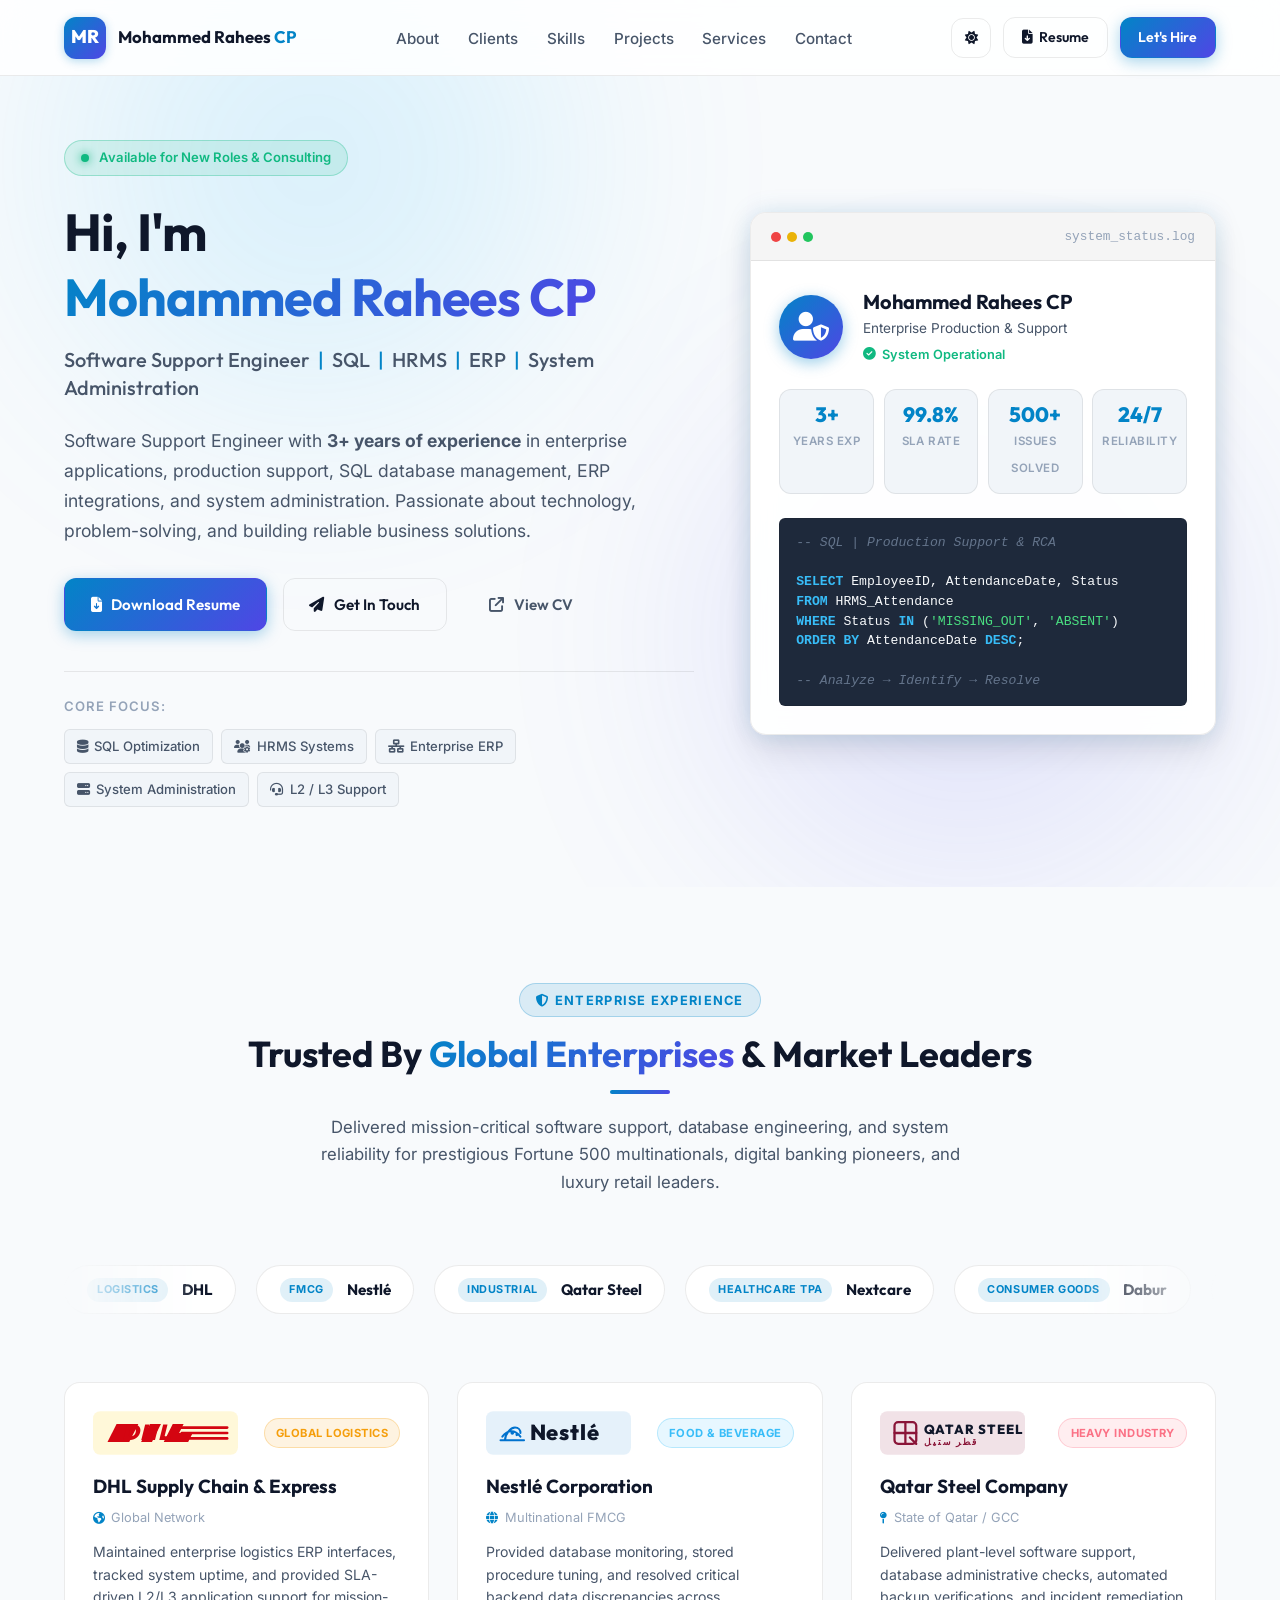
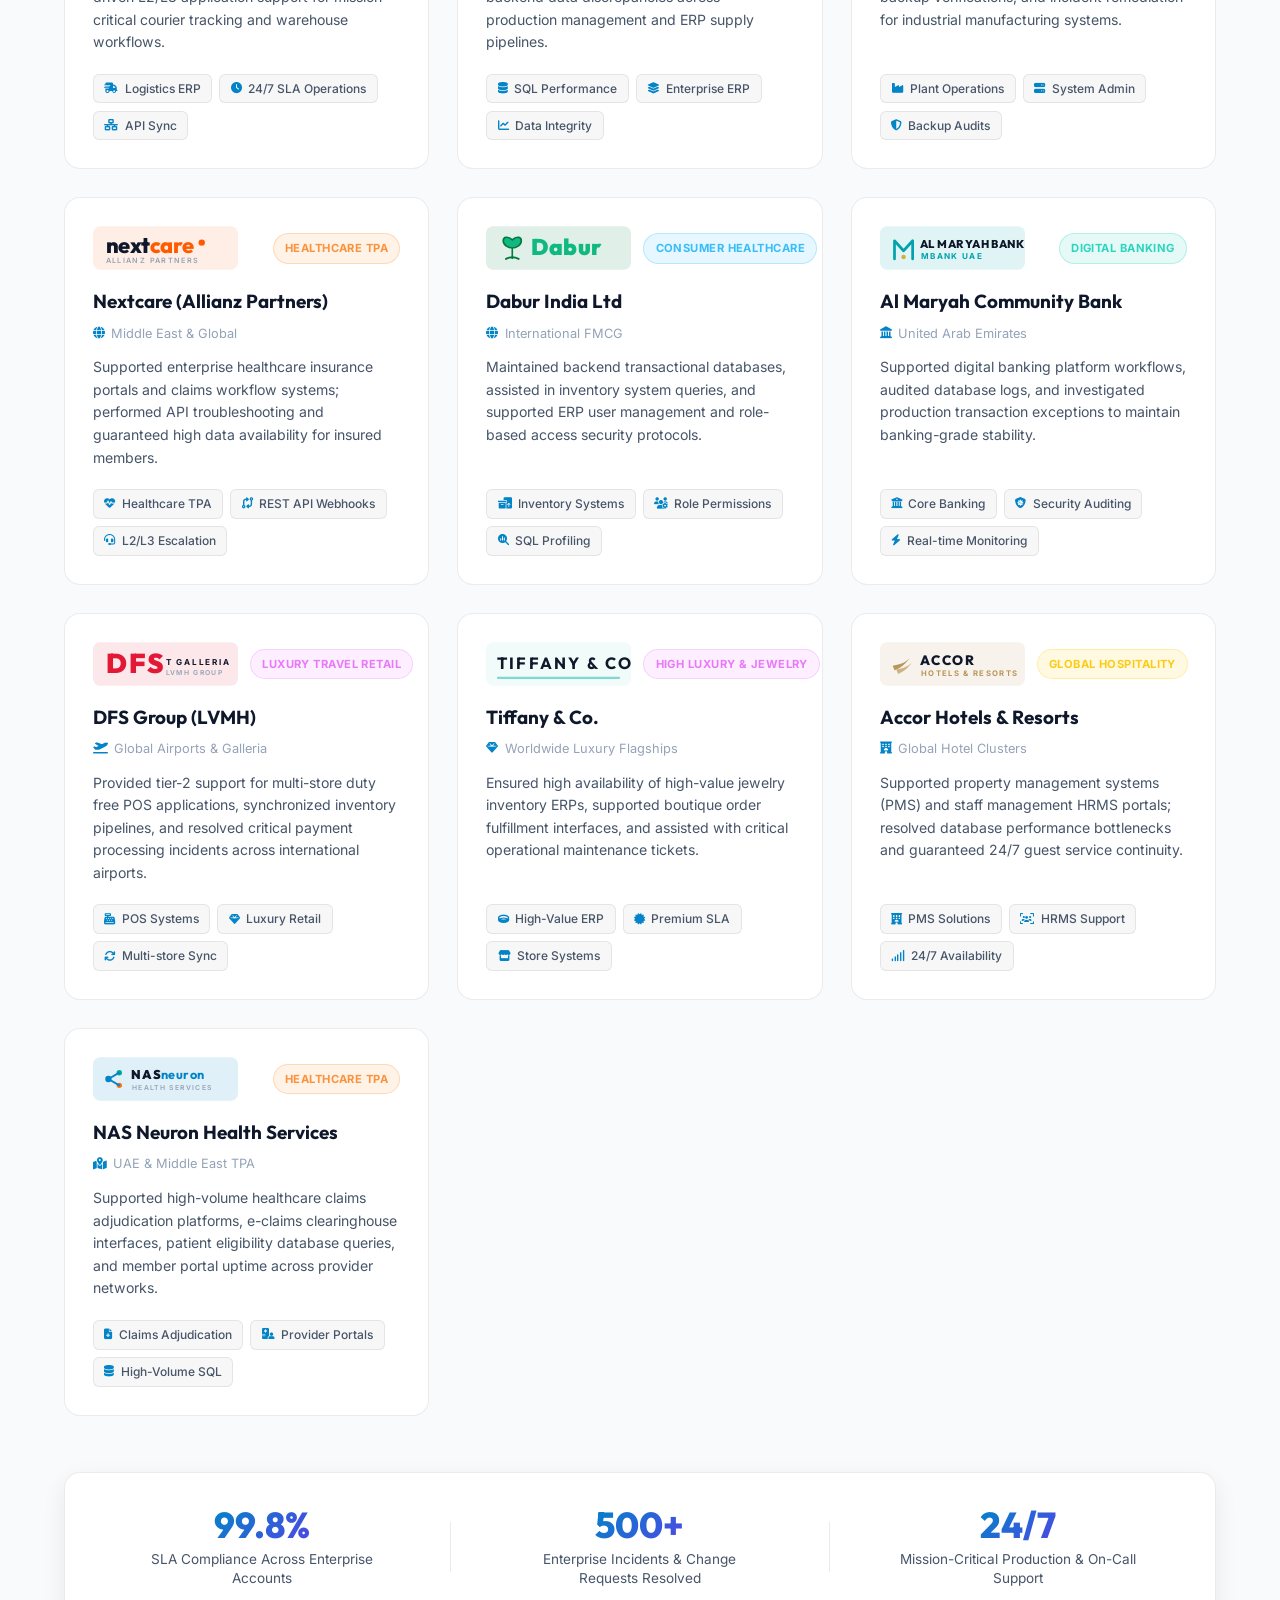
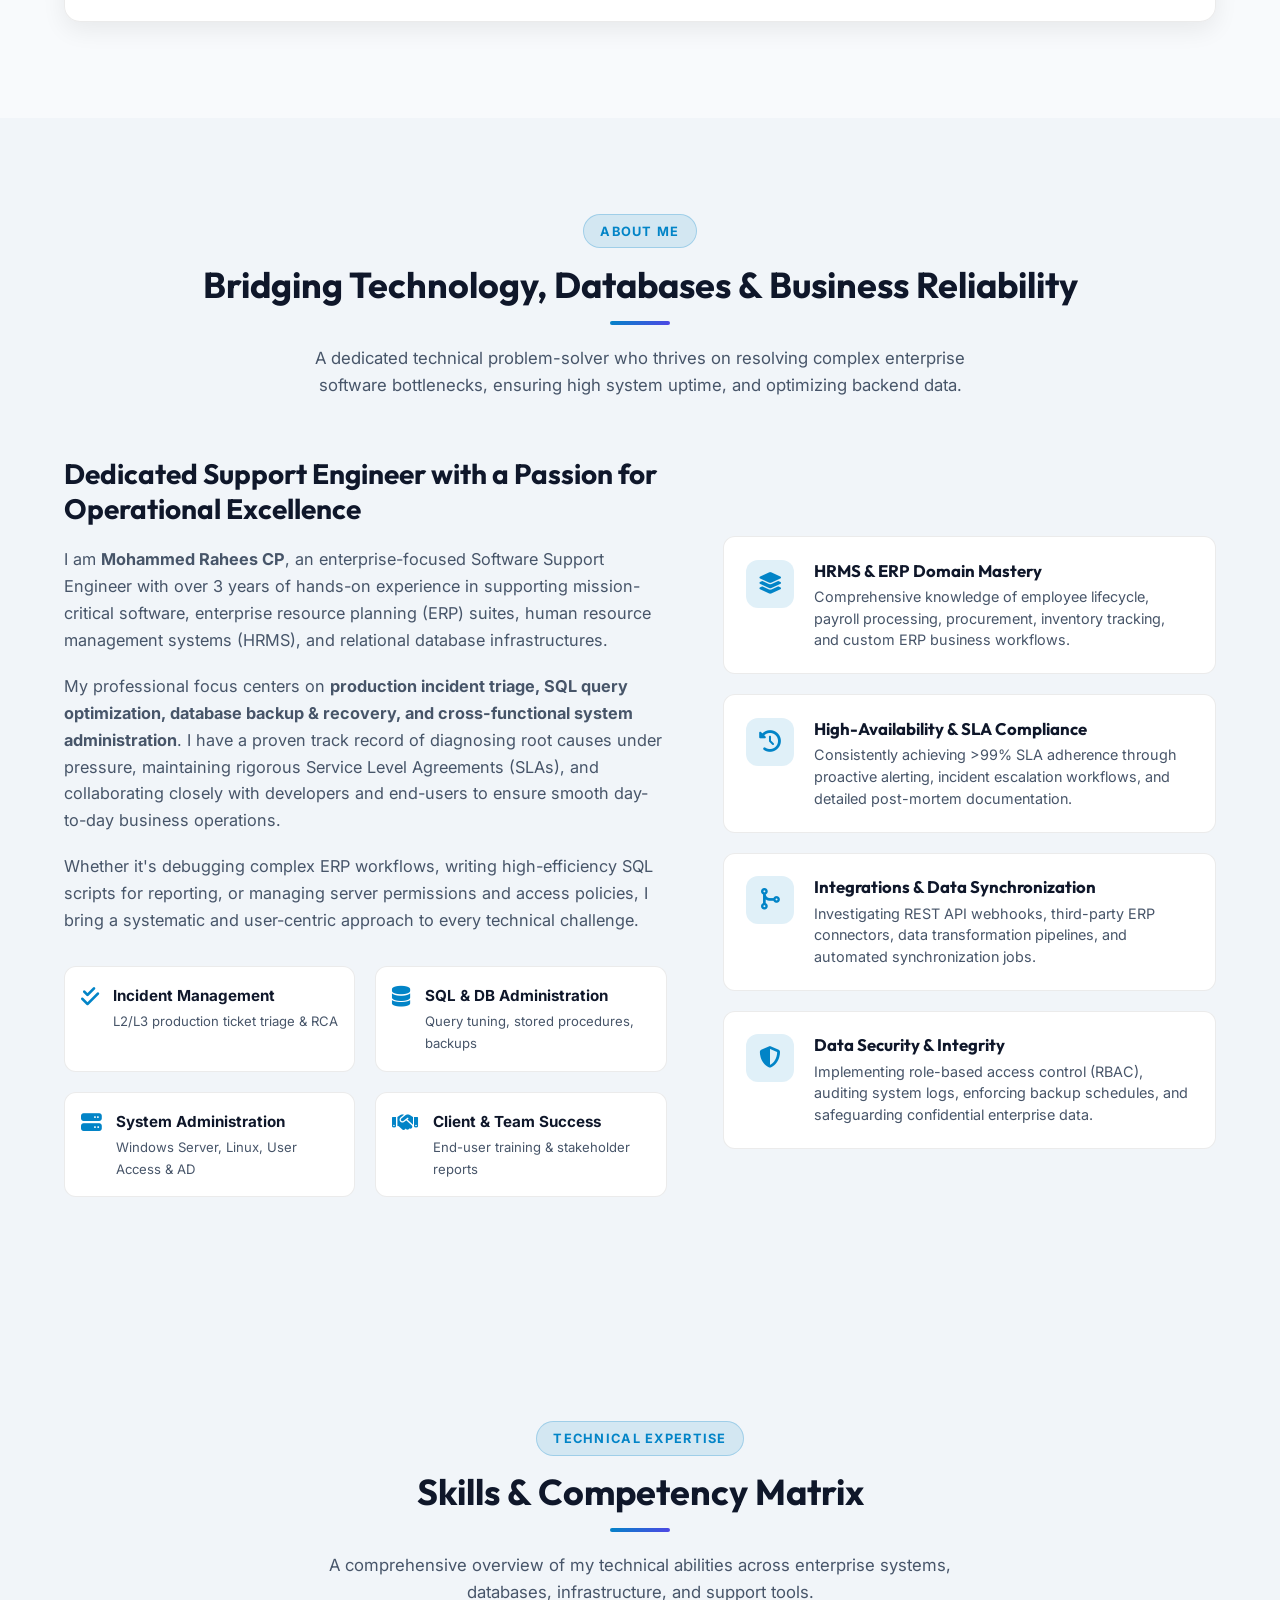
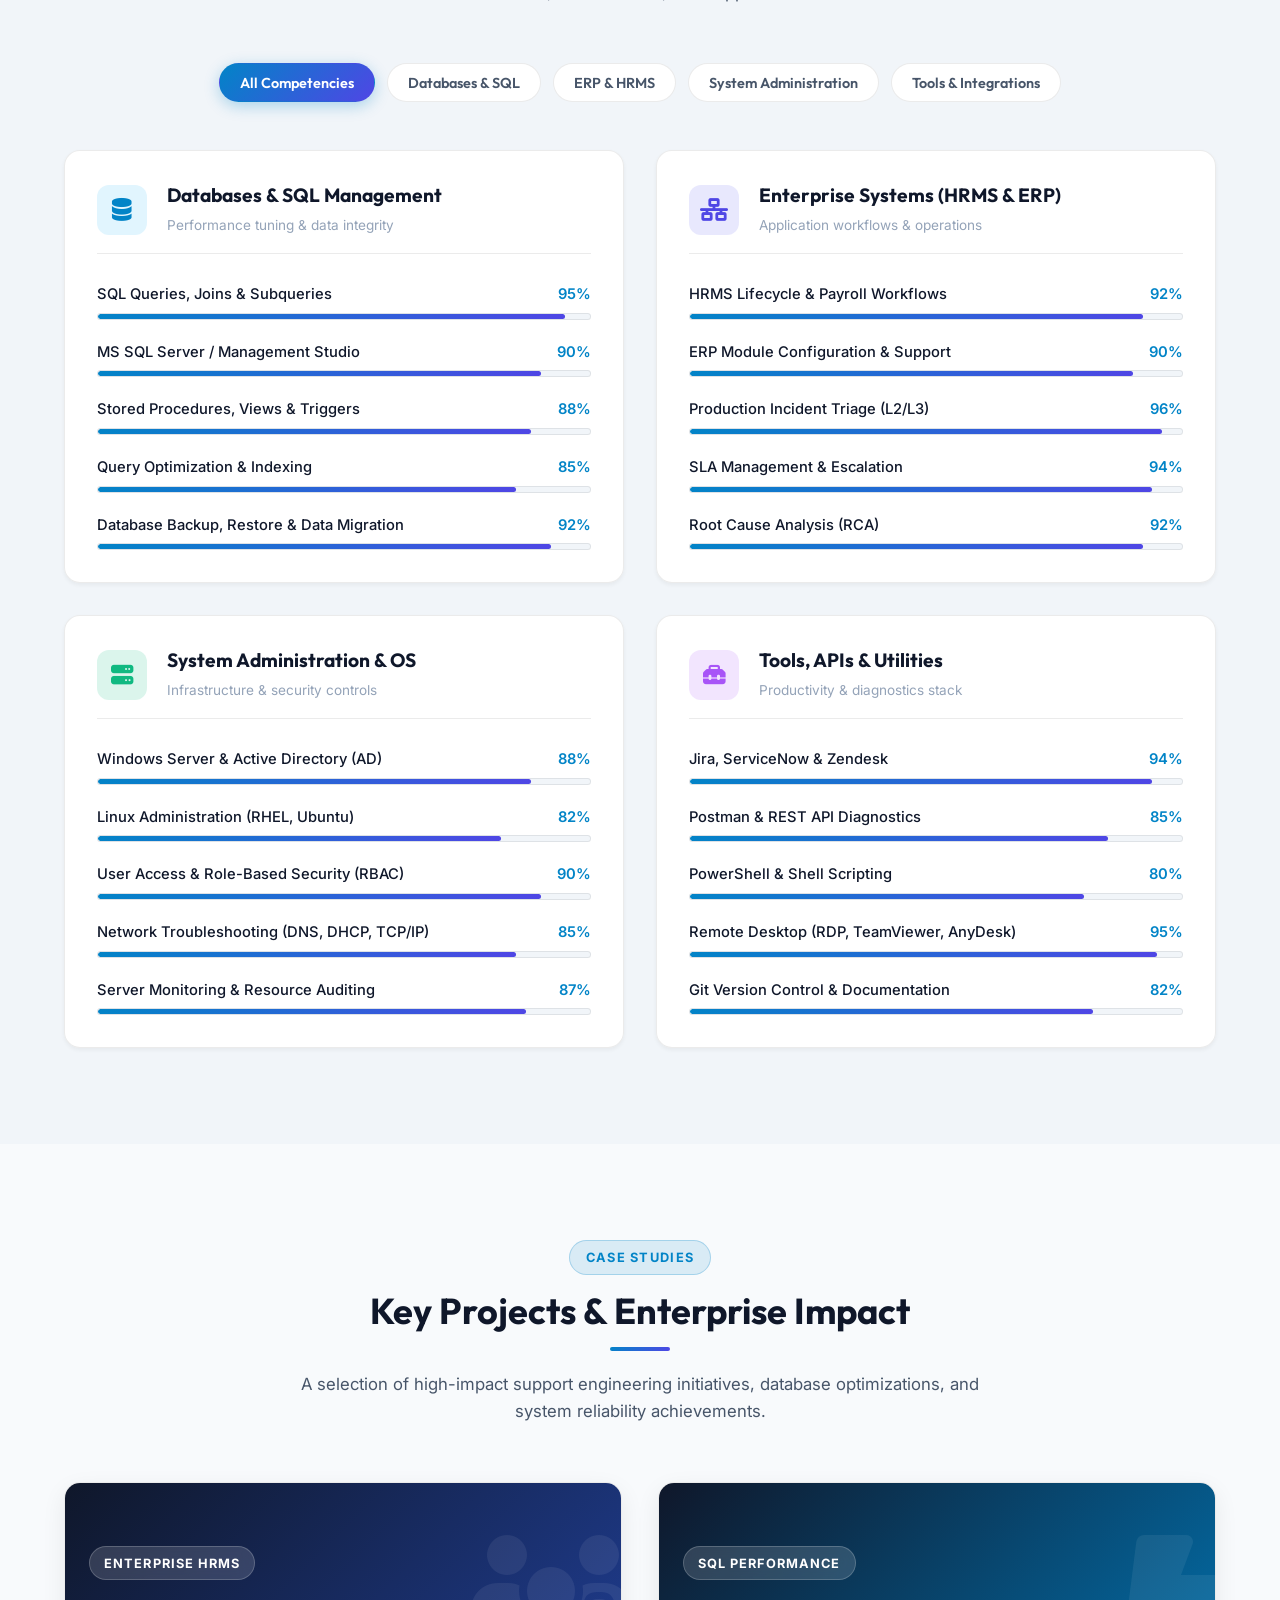
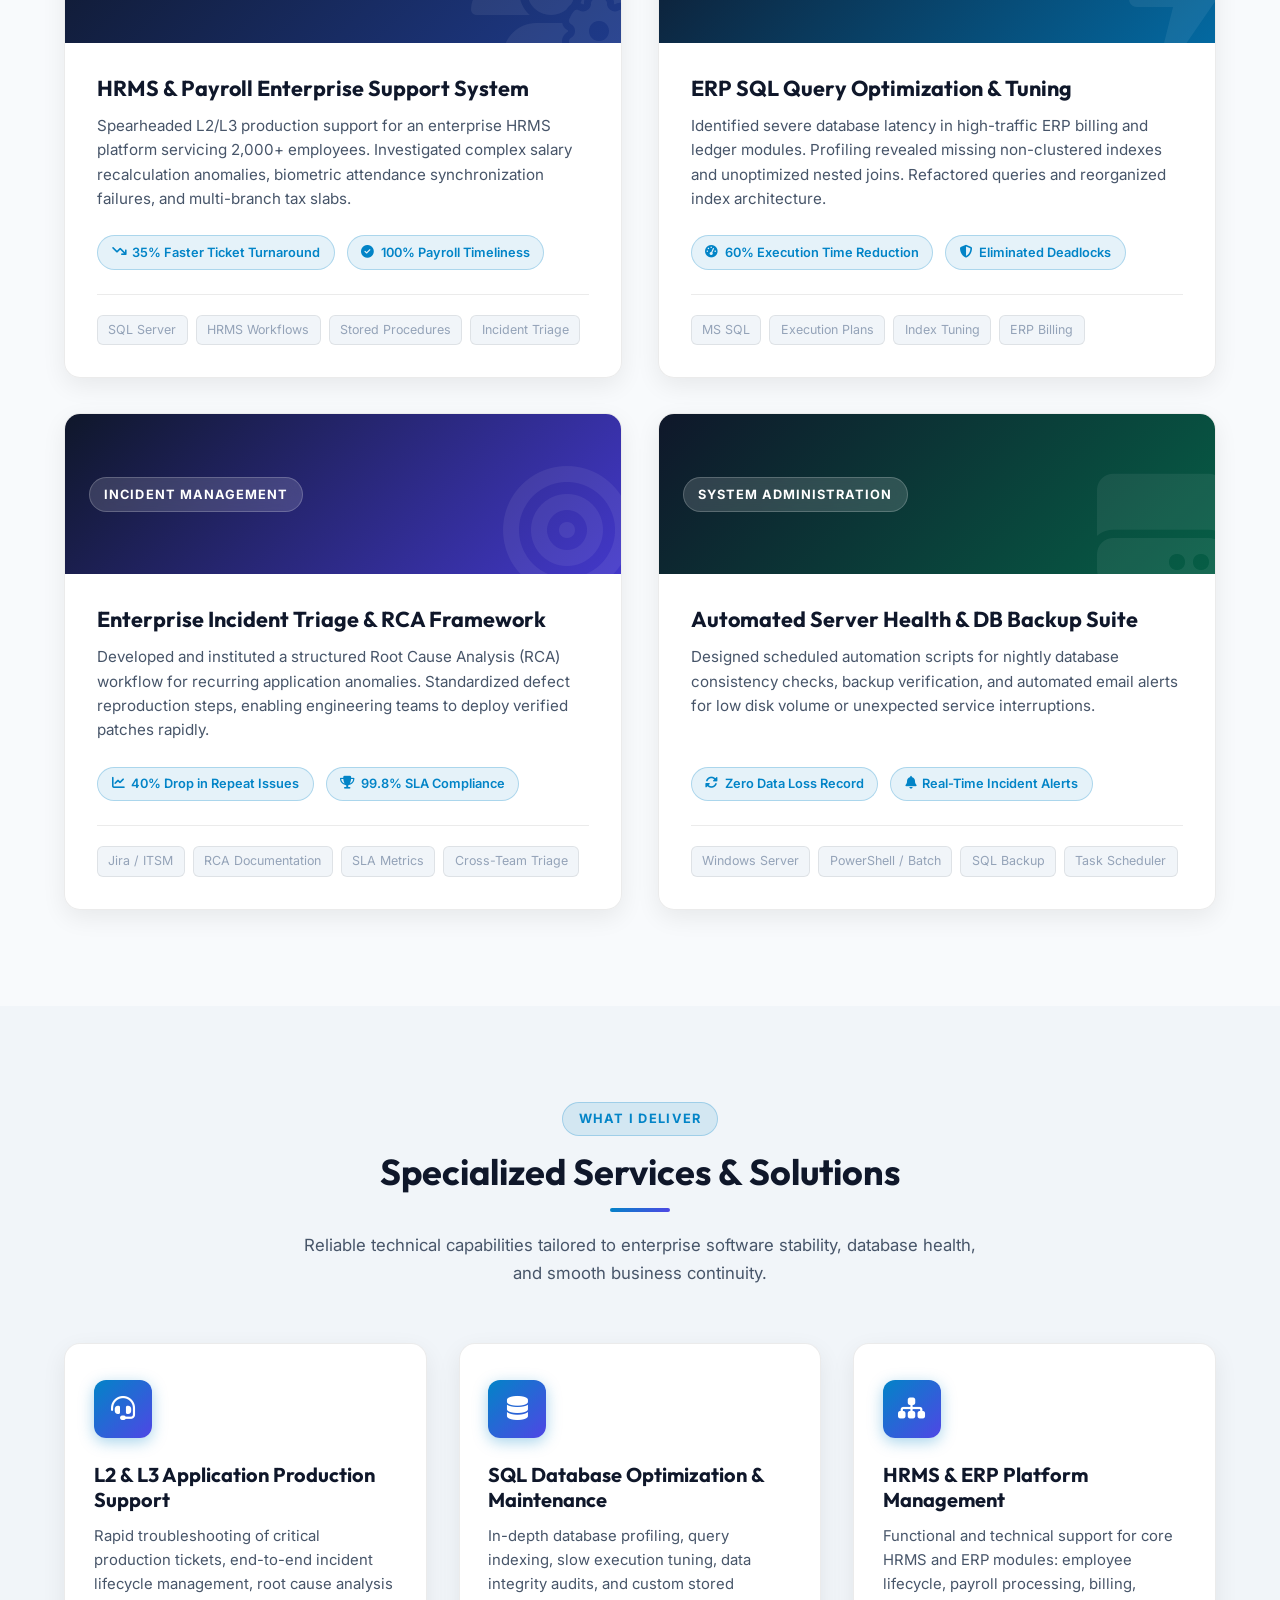
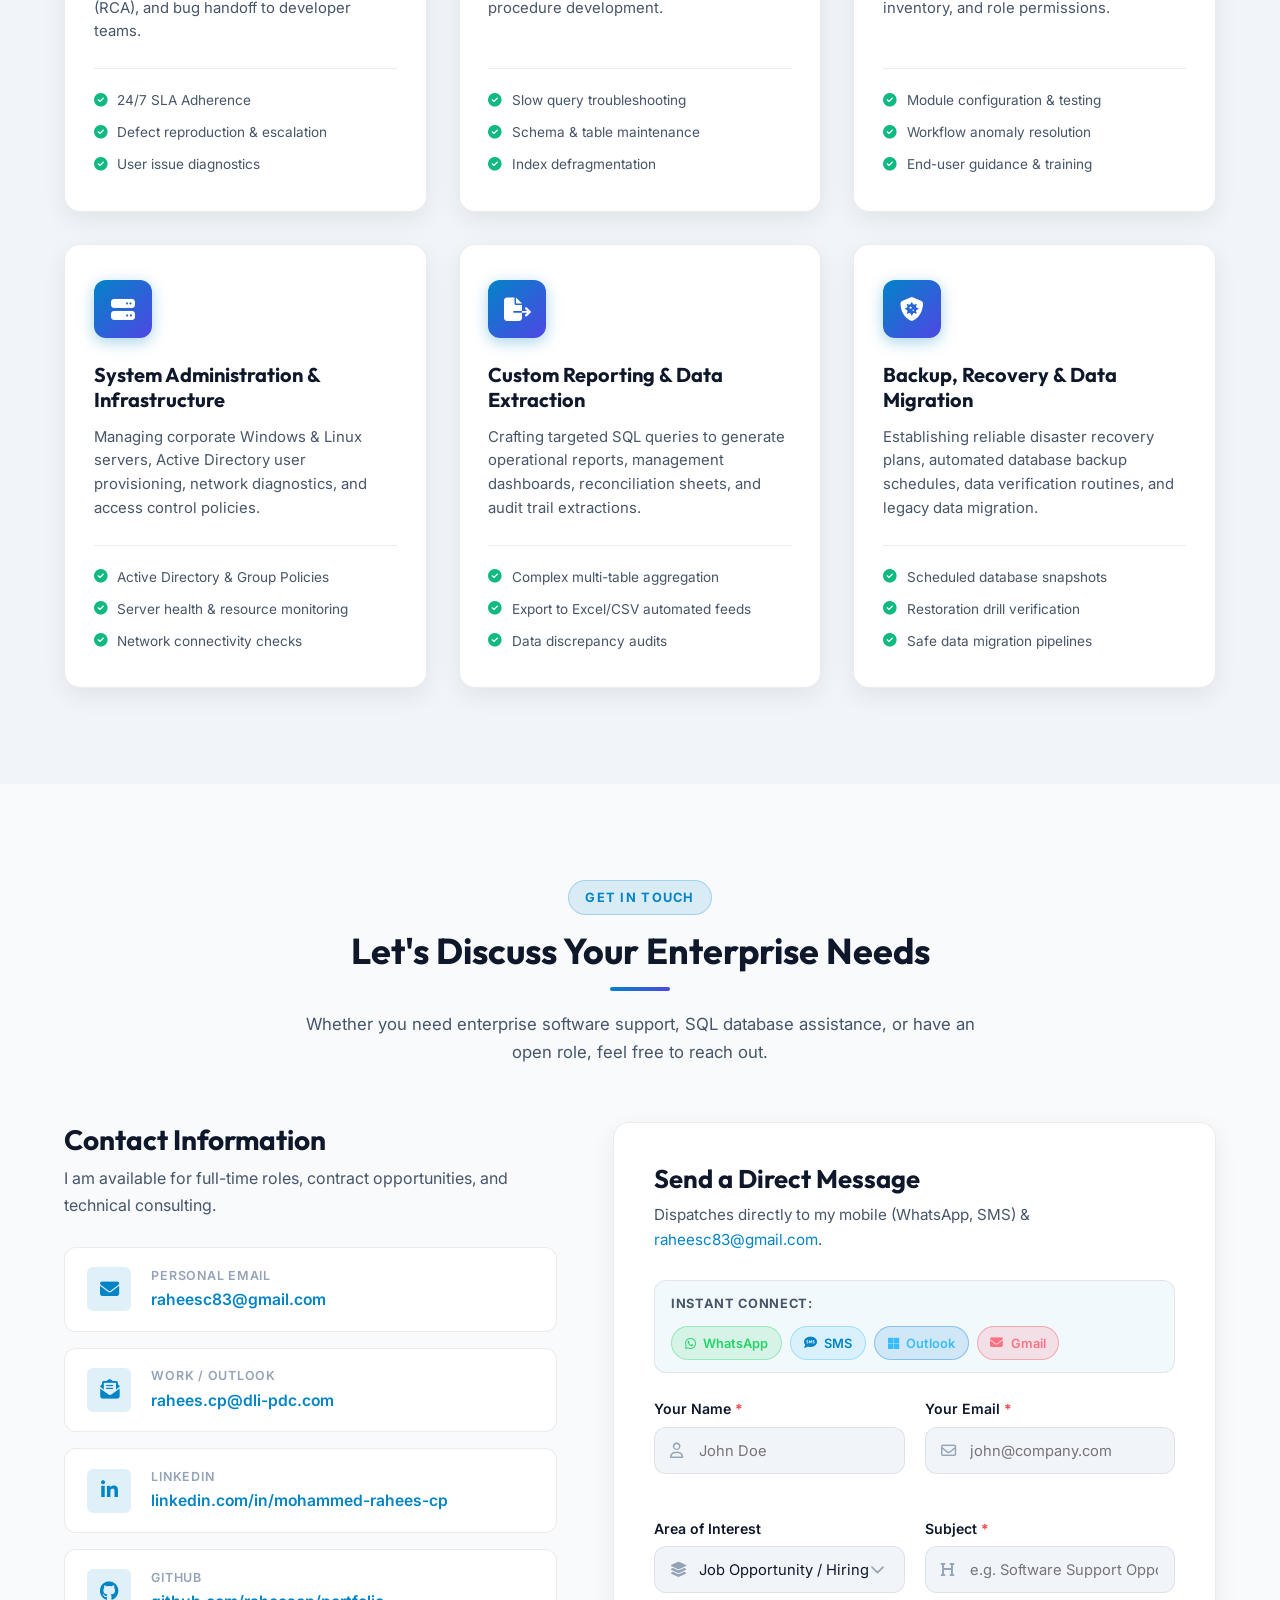
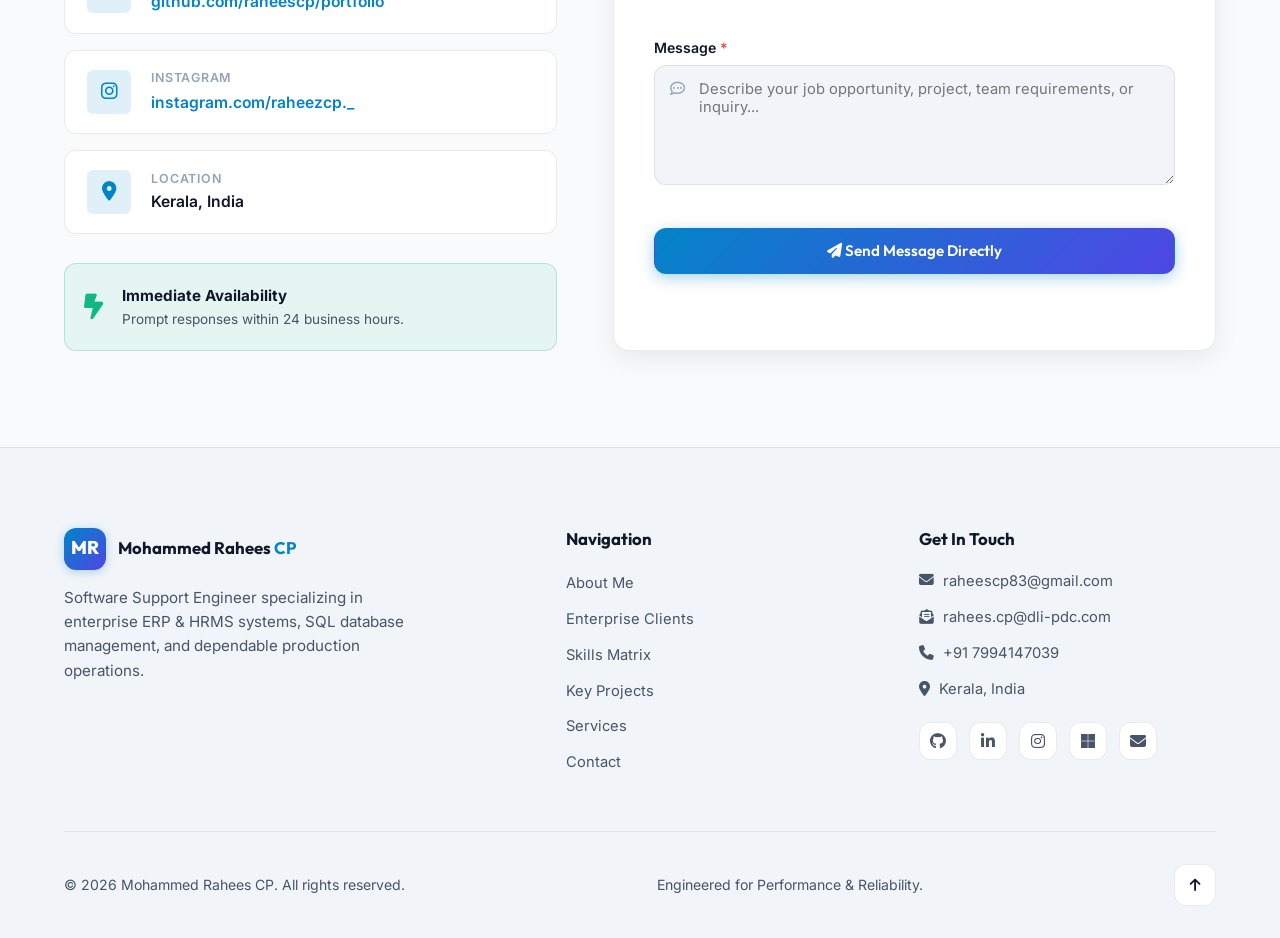
==== commit a3ce125d: "Update portfolio website" ====
--- a/index.html
+++ b/index.html
@@ -10,6 +10,21 @@
   <meta name="keywords"
     content="Mohammed Rahees CP, Software Support Engineer, SQL, HRMS, ERP, System Administration, Production Support, Database Management">
   <meta name="author" content="Mohammed Rahees CP">
+  <link rel="canonical" href="https://raheescp.github.io/portfolio/">
+
+  <!-- Open Graph / Social Sharing Metadata -->
+  <meta property="og:type" content="website">
+  <meta property="og:url" content="https://raheescp.github.io/portfolio/">
+  <meta property="og:title" content="Mohammed Rahees CP | Software Support Engineer & Systems Specialist">
+  <meta property="og:description"
+    content="Portfolio of Mohammed Rahees CP - Software Support Engineer with 3+ years of experience in enterprise applications, production support, SQL database management, ERP integrations, and system administration.">
+
+  <!-- Twitter Card Metadata -->
+  <meta name="twitter:card" content="summary_large_image">
+  <meta name="twitter:url" content="https://raheescp.github.io/portfolio/">
+  <meta name="twitter:title" content="Mohammed Rahees CP | Software Support Engineer & Systems Specialist">
+  <meta name="twitter:description"
+    content="Portfolio of Mohammed Rahees CP - Software Support Engineer with 3+ years of experience in enterprise applications, production support, SQL database management, ERP integrations, and system administration.">
 
   <!-- Google Fonts: Inter & Outfit -->
   <link rel="preconnect" href="https://fonts.googleapis.com">
@@ -28,15 +43,20 @@
 </head>
 
 <body>
+  <!-- Simple Minimalist Loading Theme -->
+  <div class="preloader-overlay" id="preloaderOverlay" aria-hidden="true">
+    <div class="simple-loader">
+      <div class="loader-ring"></div>
+      <div class="loader-core"></div>
+    </div>
+  </div>
+
   <!-- Header / Navigation Bar -->
   <header class="site-header" id="header">
     <div class="container nav-container">
       <a href="#hero" class="brand-logo" aria-label="Mohammed Rahees Home">
         <span class="logo-avatar">MR</span>
-        <div class="logo-text">
-          <span class="logo-name">Mohammed Rahees <span class="accent-text">CP</span></span>
-          <span class="logo-role">Support Engineer</span>
-        </div>
+        <span class="logo-name">Mohammed Rahees <span class="accent-text">CP</span></span>
       </a>
 
       <!-- Desktop Navigation -->
@@ -704,17 +724,7 @@
               </div>
             </div>
 
-            <div class="about-actions">
-              <a href="assets/Mohammed_Rahees_CP_Resume.pdf" download="Mohammed_Rahees_CP_Resume.pdf" class="btn btn-primary" title="Download Official Resume (PDF)">
-                <i class="fa-solid fa-file-arrow-down"></i> Download Resume (PDF)
-              </a>
-              <a href="#contact" class="btn btn-outline">
-                <i class="fa-solid fa-envelope"></i> Contact Me Directly
-              </a>
-              <a href="resume.html" target="_blank" class="btn btn-ghost" title="View Full Online CV">
-                <i class="fa-solid fa-eye"></i> View Full CV
-              </a>
-            </div>
+
           </div>
 
           <!-- Right Column: Key Pillars Cards -->
@@ -1346,6 +1356,17 @@
                   <span class="contact-card-label">LinkedIn</span>
                   <a href="https://www.linkedin.com/in/mohammed-rahees-cp" target="_blank" rel="noopener noreferrer"
                     class="contact-card-link">linkedin.com/in/mohammed-rahees-cp</a>
+                </div>
+              </div>
+
+              <div class="contact-card">
+                <div class="contact-card-icon">
+                  <i class="fa-brands fa-github"></i>
+                </div>
+                <div>
+                  <span class="contact-card-label">GitHub</span>
+                  <a href="https://github.com/raheescp/portfolio" target="_blank" rel="noopener noreferrer"
+                    class="contact-card-link">github.com/raheescp/portfolio</a>
                 </div>
               </div>
 
@@ -1516,7 +1537,6 @@
             <li><a href="#projects">Key Projects</a></li>
             <li><a href="#services">Services</a></li>
             <li><a href="#contact">Contact</a></li>
-            <li><a href="assets/Mohammed_Rahees_CP_Resume.pdf" download="Mohammed_Rahees_CP_Resume.pdf"><i class="fa-solid fa-file-arrow-down"></i> Download Resume (PDF)</a></li>
           </ul>
         </div>
 
@@ -1527,6 +1547,8 @@
           <p><i class="fa-solid fa-phone"></i> +91 7994147039</p>
           <p><i class="fa-solid fa-location-dot"></i> Kerala, India</p>
           <div class="footer-social-icons">
+            <a href="https://github.com/raheescp/portfolio" target="_blank" rel="noopener noreferrer"
+              aria-label="GitHub Repository" title="GitHub Repository"><i class="fa-brands fa-github"></i></a>
             <a href="https://www.linkedin.com/in/mohammed-rahees-cp" target="_blank" rel="noopener noreferrer"
               aria-label="LinkedIn"><i class="fa-brands fa-linkedin-in"></i></a>
             <a href="https://www.instagram.com/raheezcp._" target="_blank" rel="noopener noreferrer"
--- a/css/style.css
+++ b/css/style.css
@@ -2525,3 +2525,67 @@
   }
 }
 
+/* ==========================================================================
+   Minimalist Loading Theme (Clean Spinner)
+   ========================================================================== */
+.preloader-overlay {
+  position: fixed;
+  inset: 0;
+  width: 100vw;
+  height: 100vh;
+  z-index: 999999;
+  background: var(--bg-primary, #0b0f19);
+  display: flex;
+  align-items: center;
+  justify-content: center;
+  transition: opacity 0.4s ease, visibility 0.4s ease;
+  pointer-events: all;
+  user-select: none;
+}
+
+.preloader-overlay.fade-out {
+  opacity: 0;
+  visibility: hidden;
+  pointer-events: none;
+}
+
+.simple-loader {
+  position: relative;
+  width: 50px;
+  height: 50px;
+  display: flex;
+  align-items: center;
+  justify-content: center;
+}
+
+.loader-ring {
+  position: absolute;
+  width: 100%;
+  height: 100%;
+  border-radius: 50%;
+  border: 3px solid rgba(56, 189, 248, 0.12);
+  border-top-color: var(--primary-accent, #38bdf8);
+  border-right-color: rgba(99, 102, 241, 0.4);
+  animation: simpleLoaderSpin 0.85s cubic-bezier(0.5, 0.1, 0.4, 0.9) infinite;
+  box-shadow: 0 0 15px rgba(56, 189, 248, 0.2);
+}
+
+.loader-core {
+  width: 8px;
+  height: 8px;
+  border-radius: 50%;
+  background: var(--primary-accent, #38bdf8);
+  box-shadow: 0 0 10px var(--primary-accent, #38bdf8);
+  animation: simpleLoaderPulse 1.5s ease-in-out infinite alternate;
+}
+
+@keyframes simpleLoaderSpin {
+  0% { transform: rotate(0deg); }
+  100% { transform: rotate(360deg); }
+}
+
+@keyframes simpleLoaderPulse {
+  0% { transform: scale(0.8); opacity: 0.5; }
+  100% { transform: scale(1.2); opacity: 1; }
+}
+
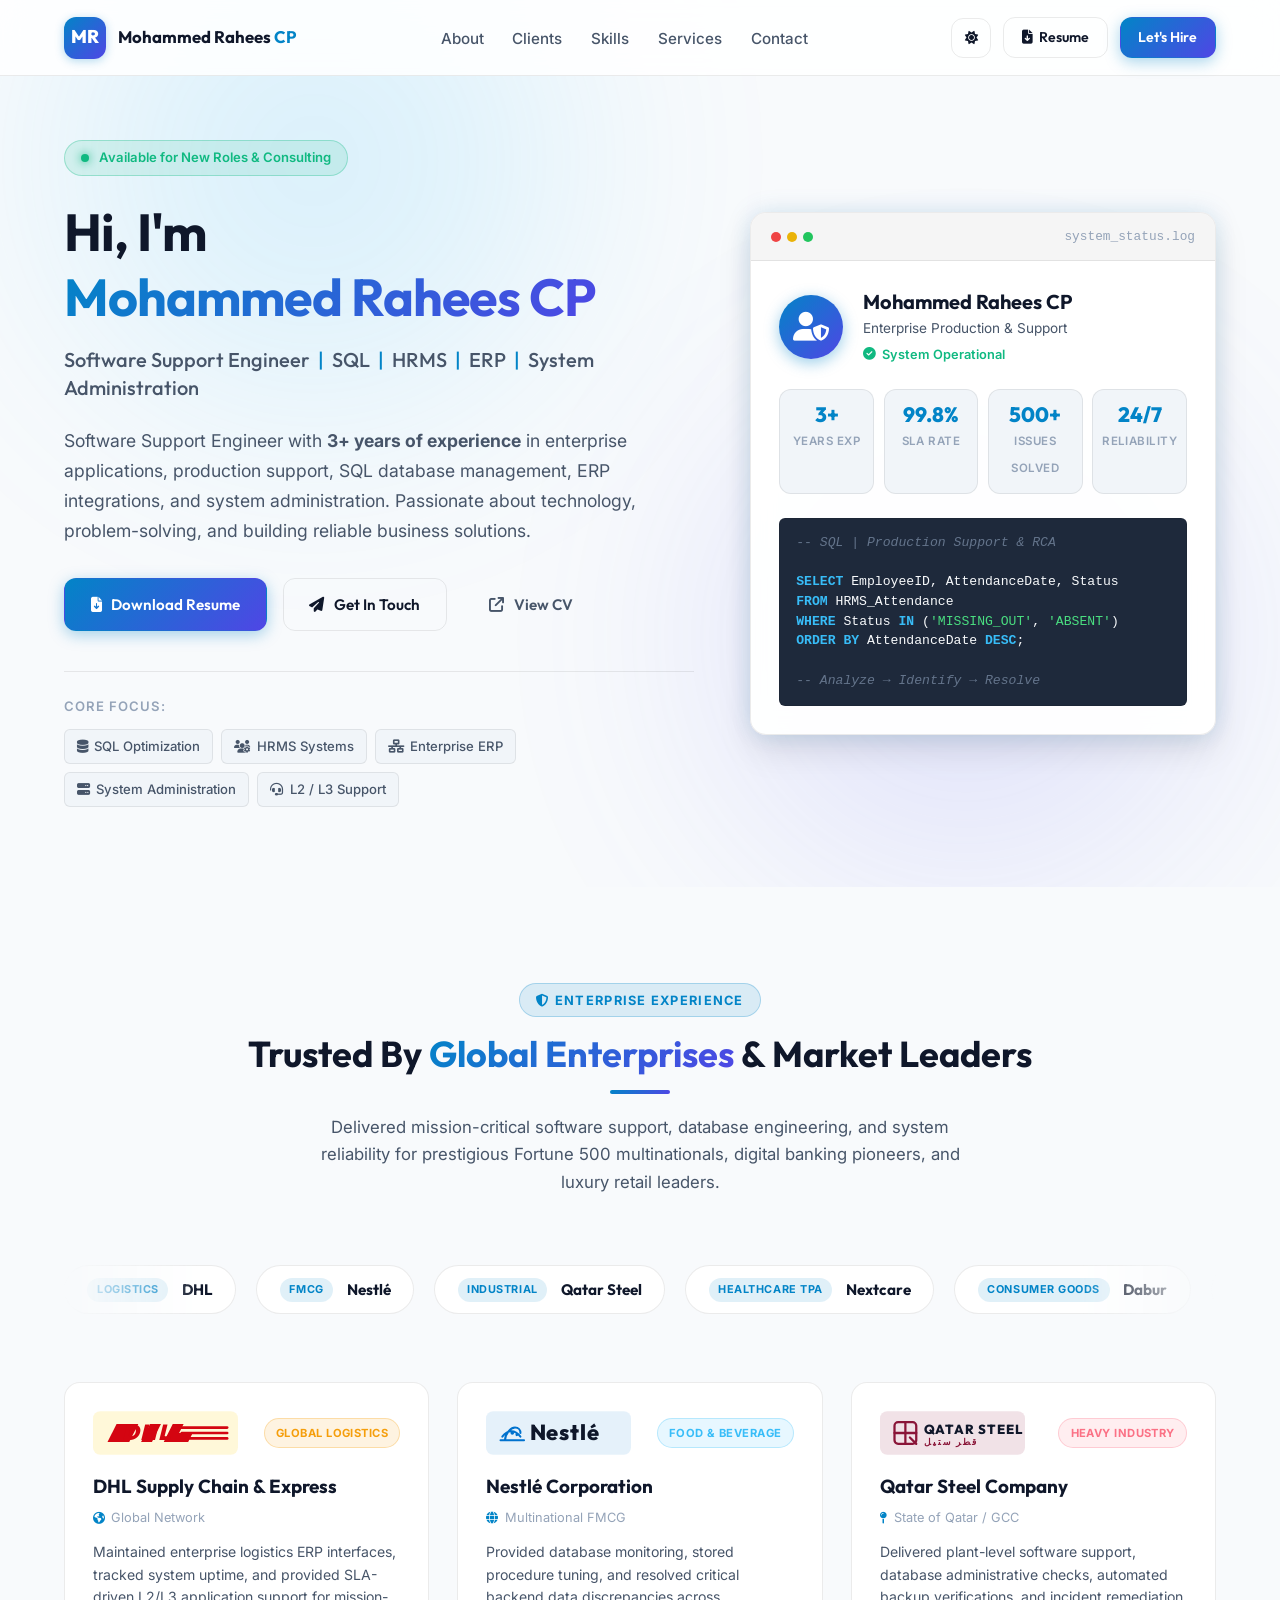
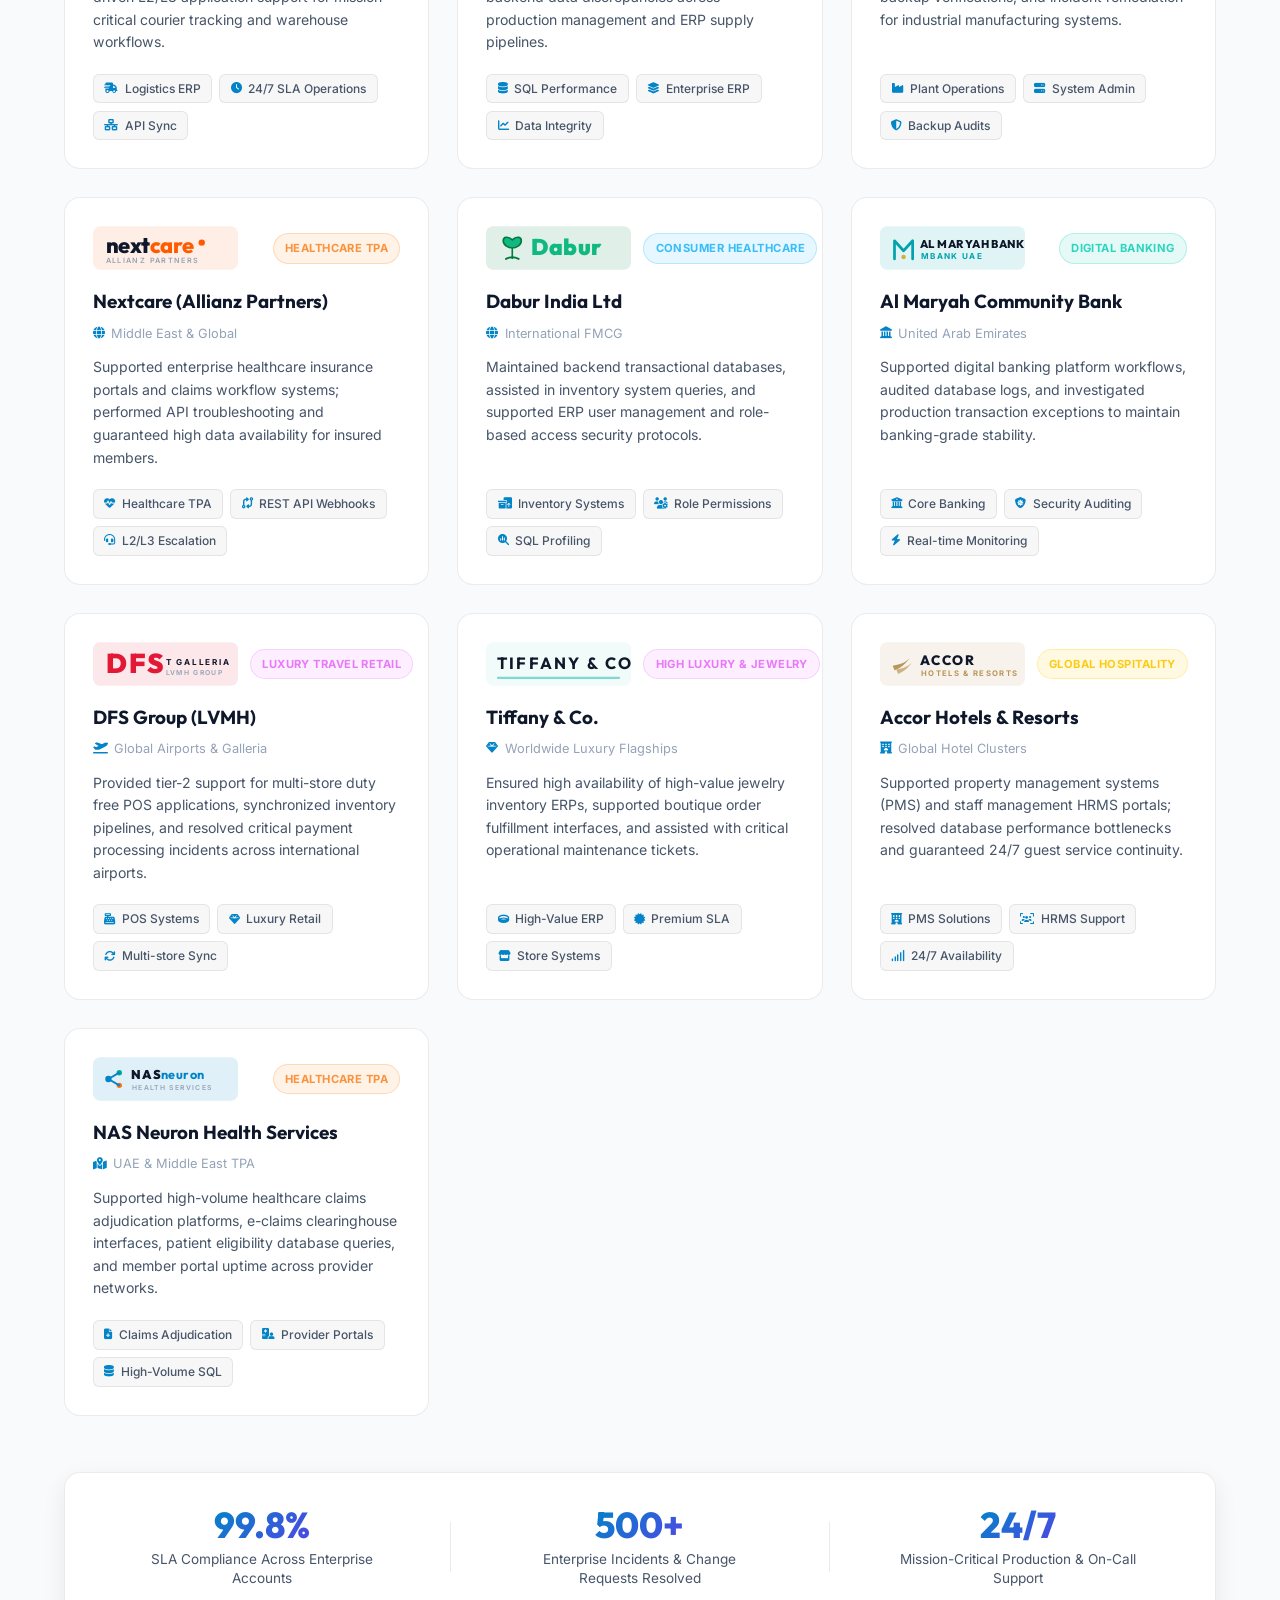
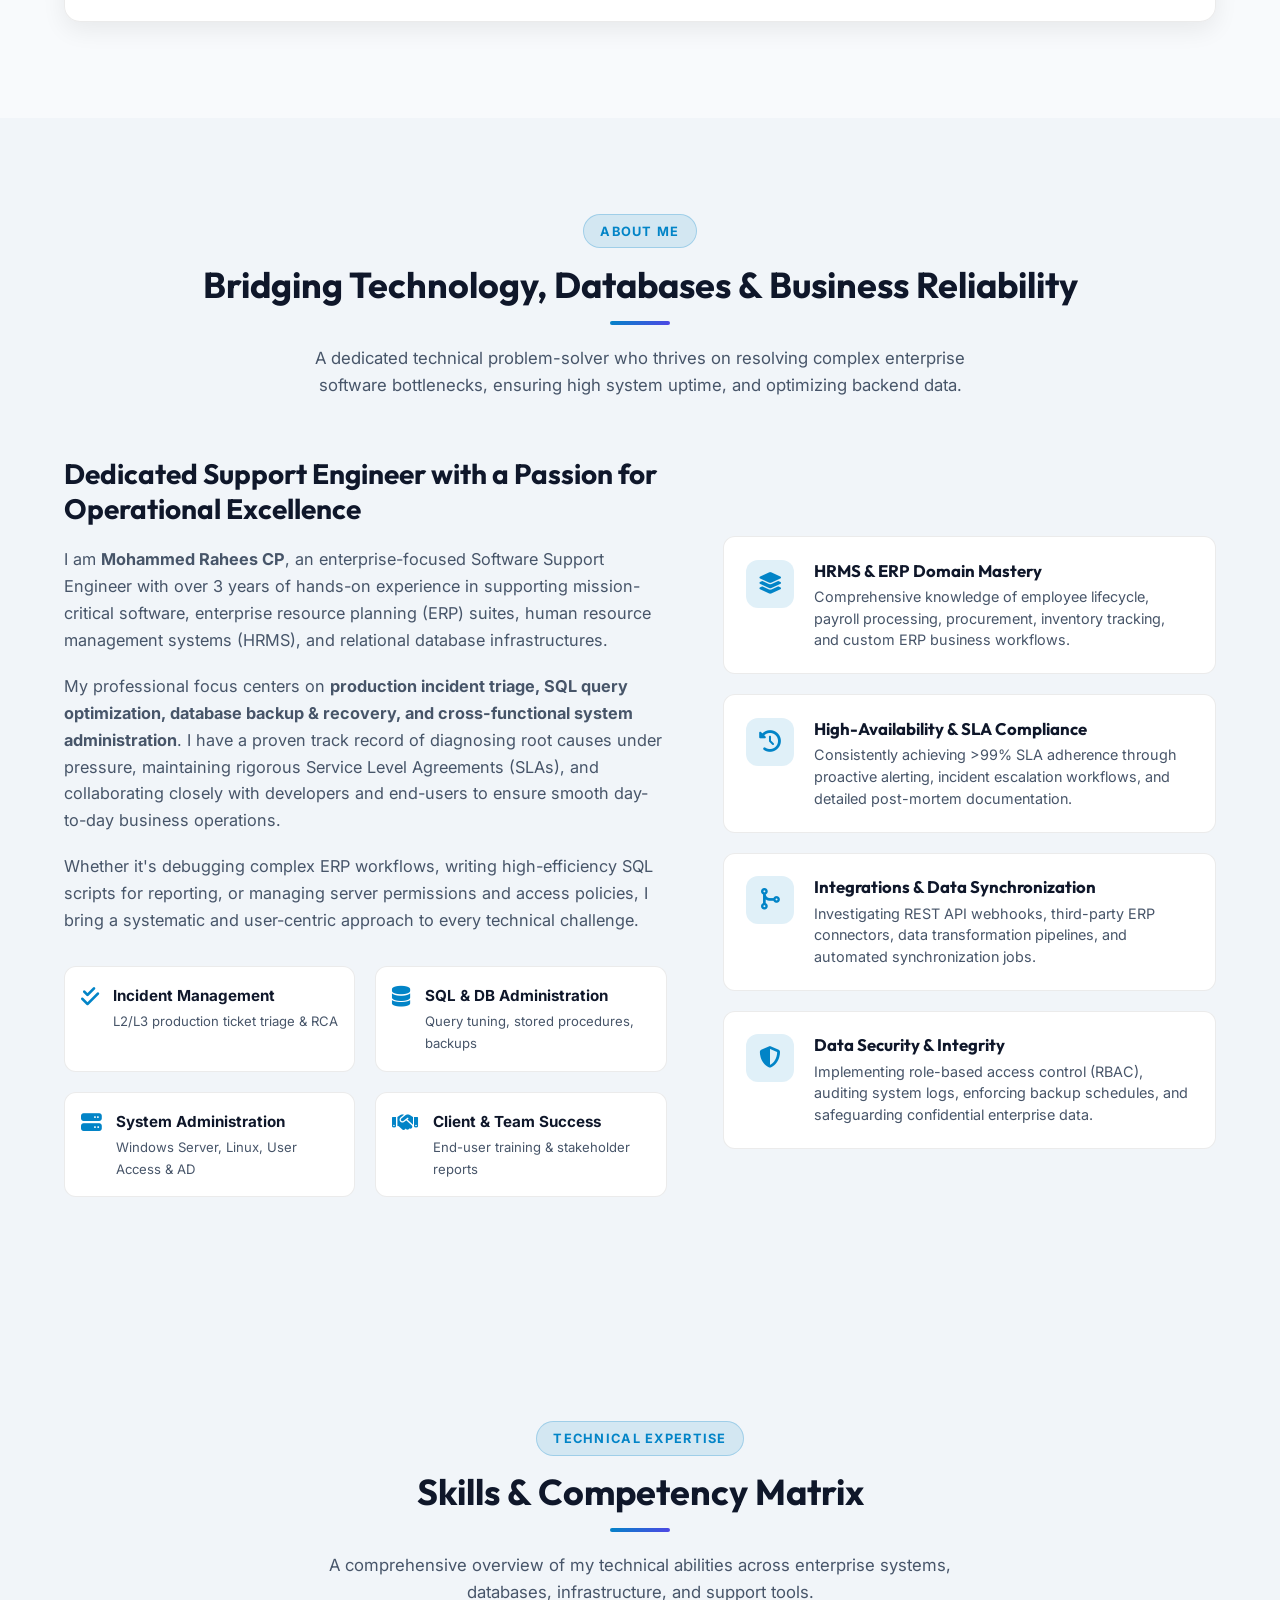
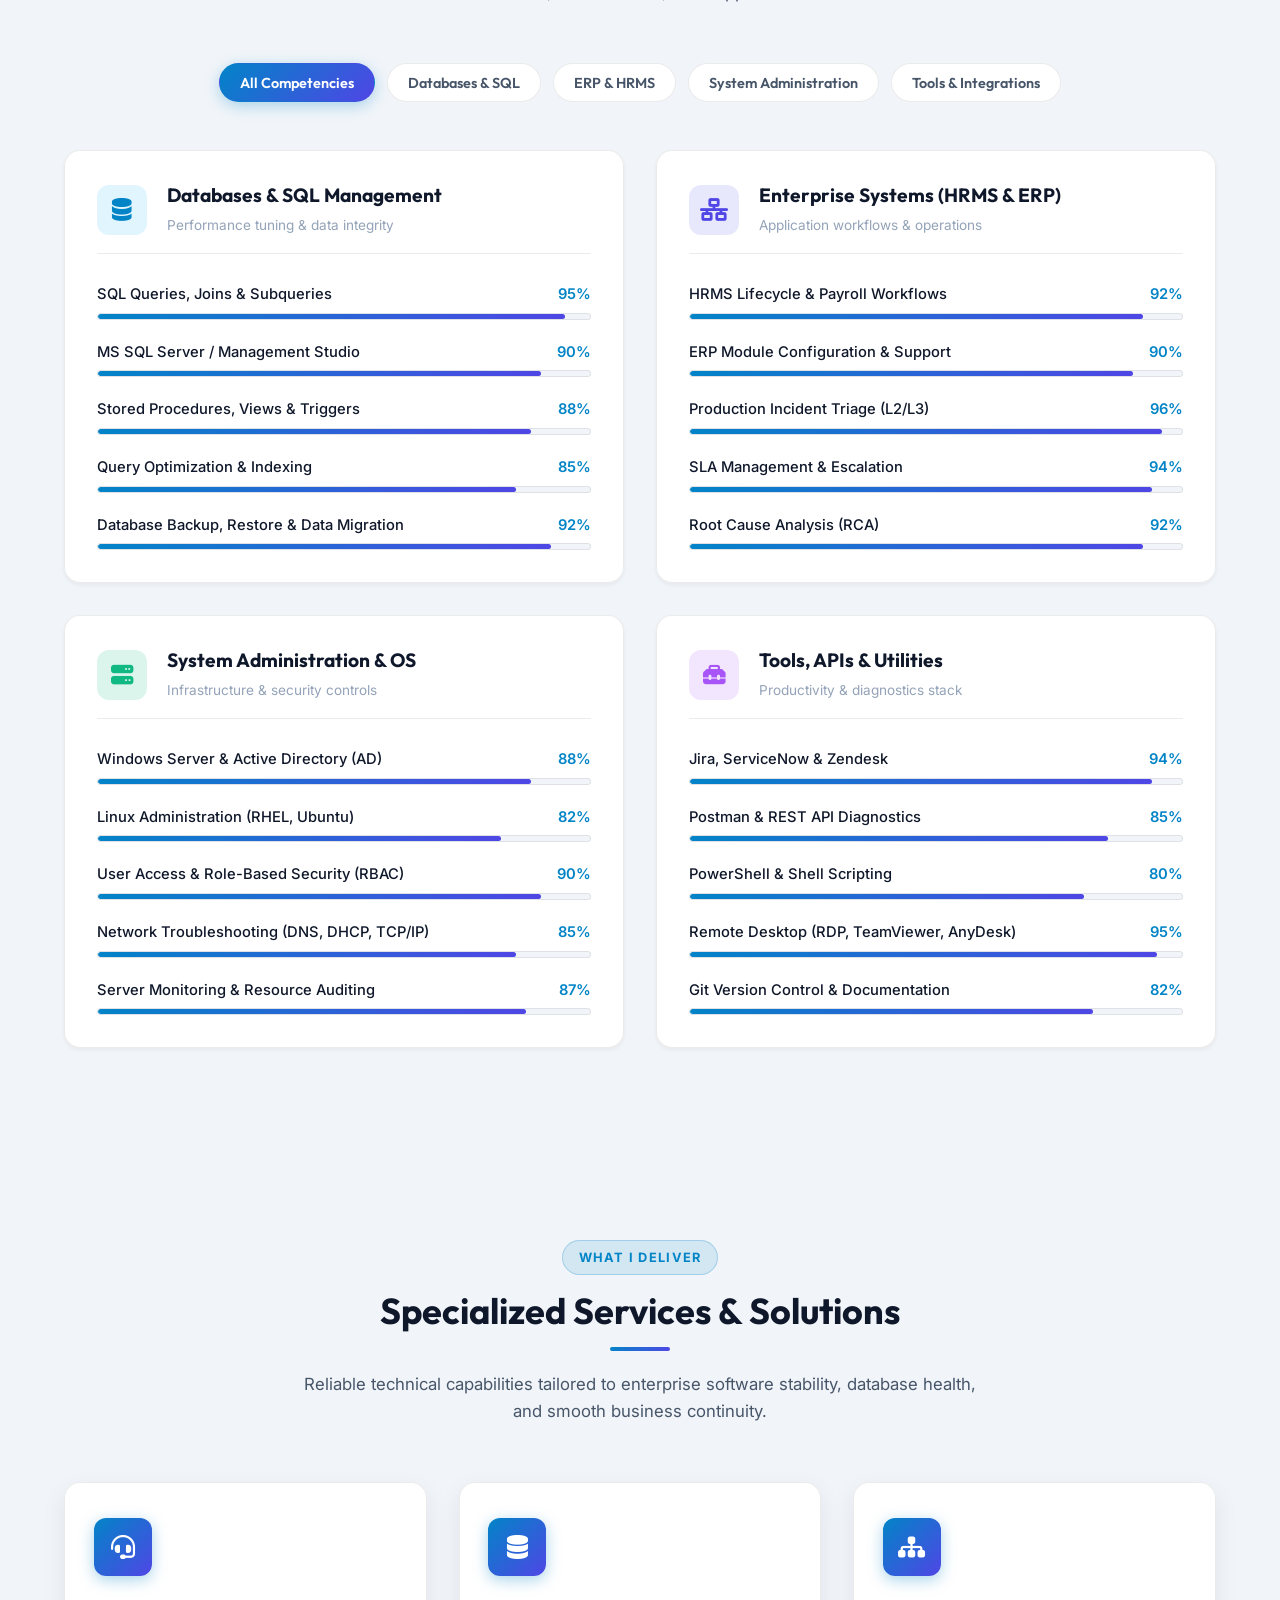
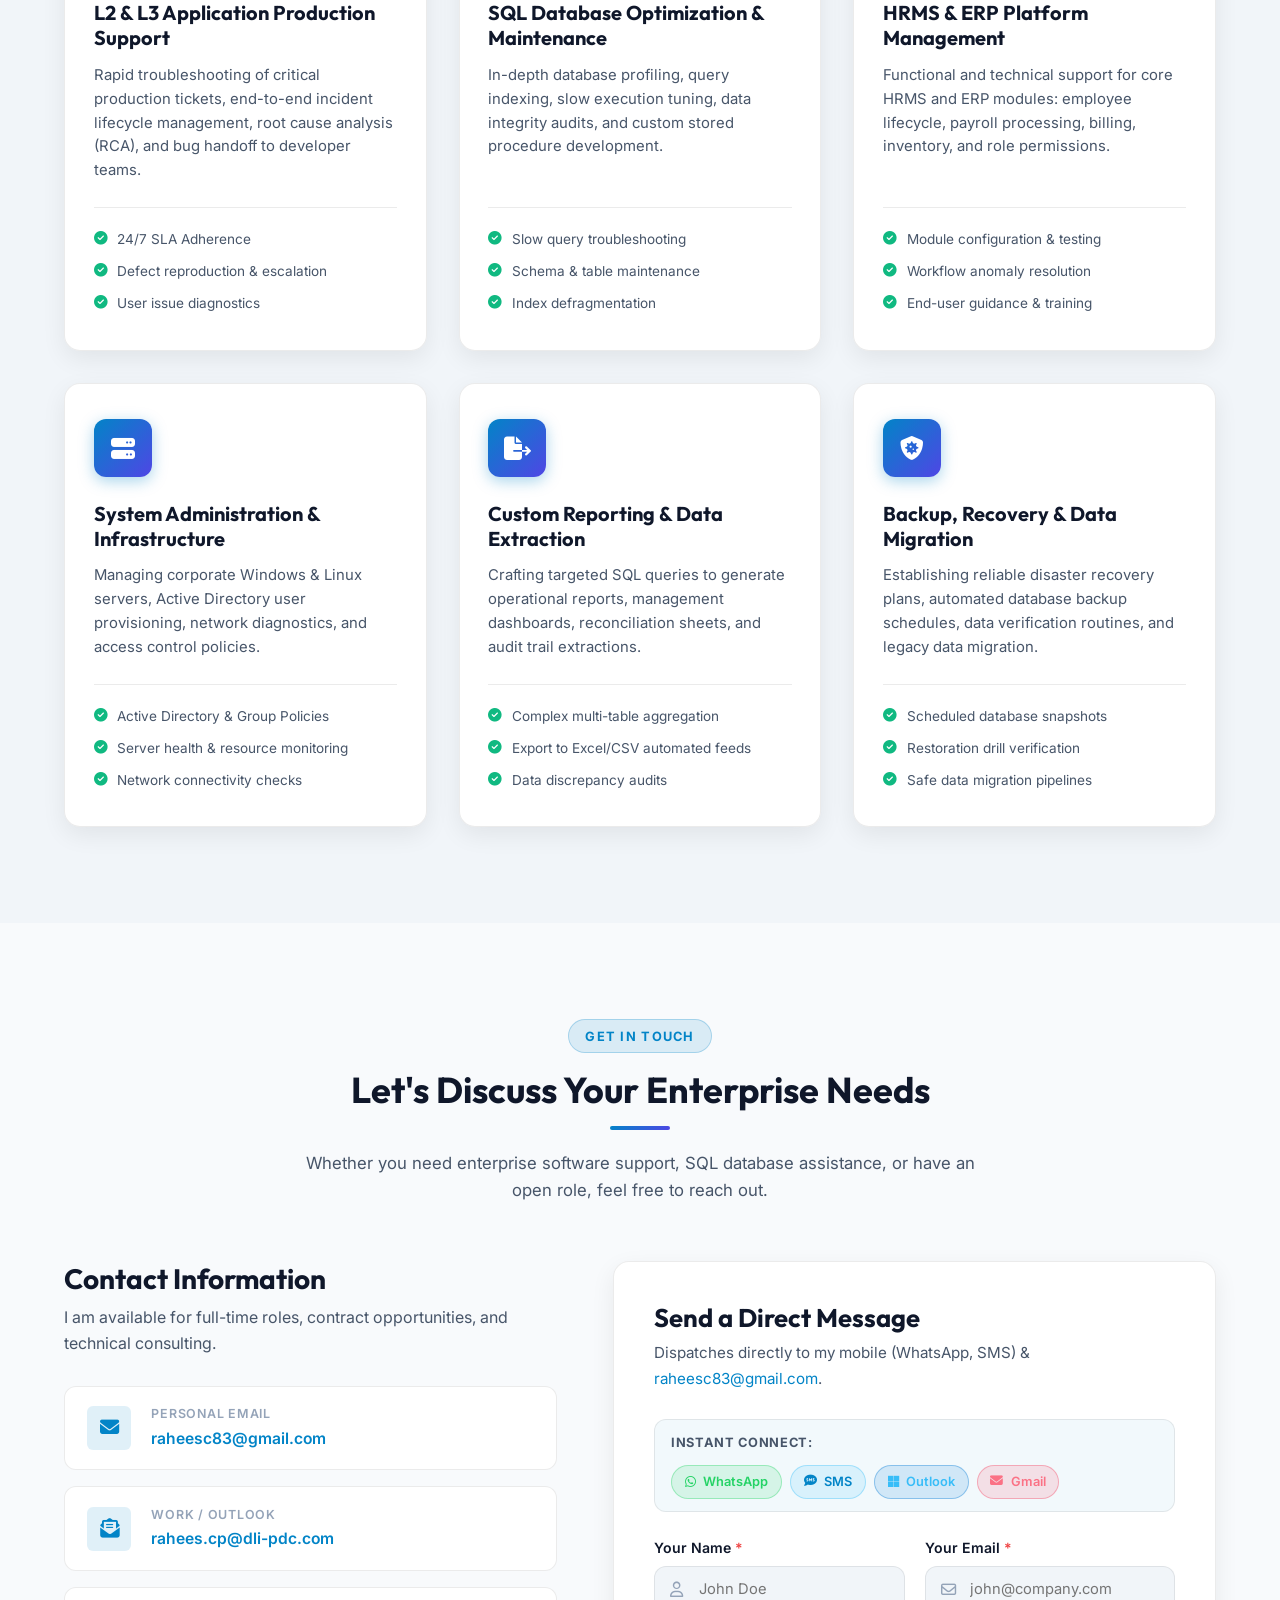
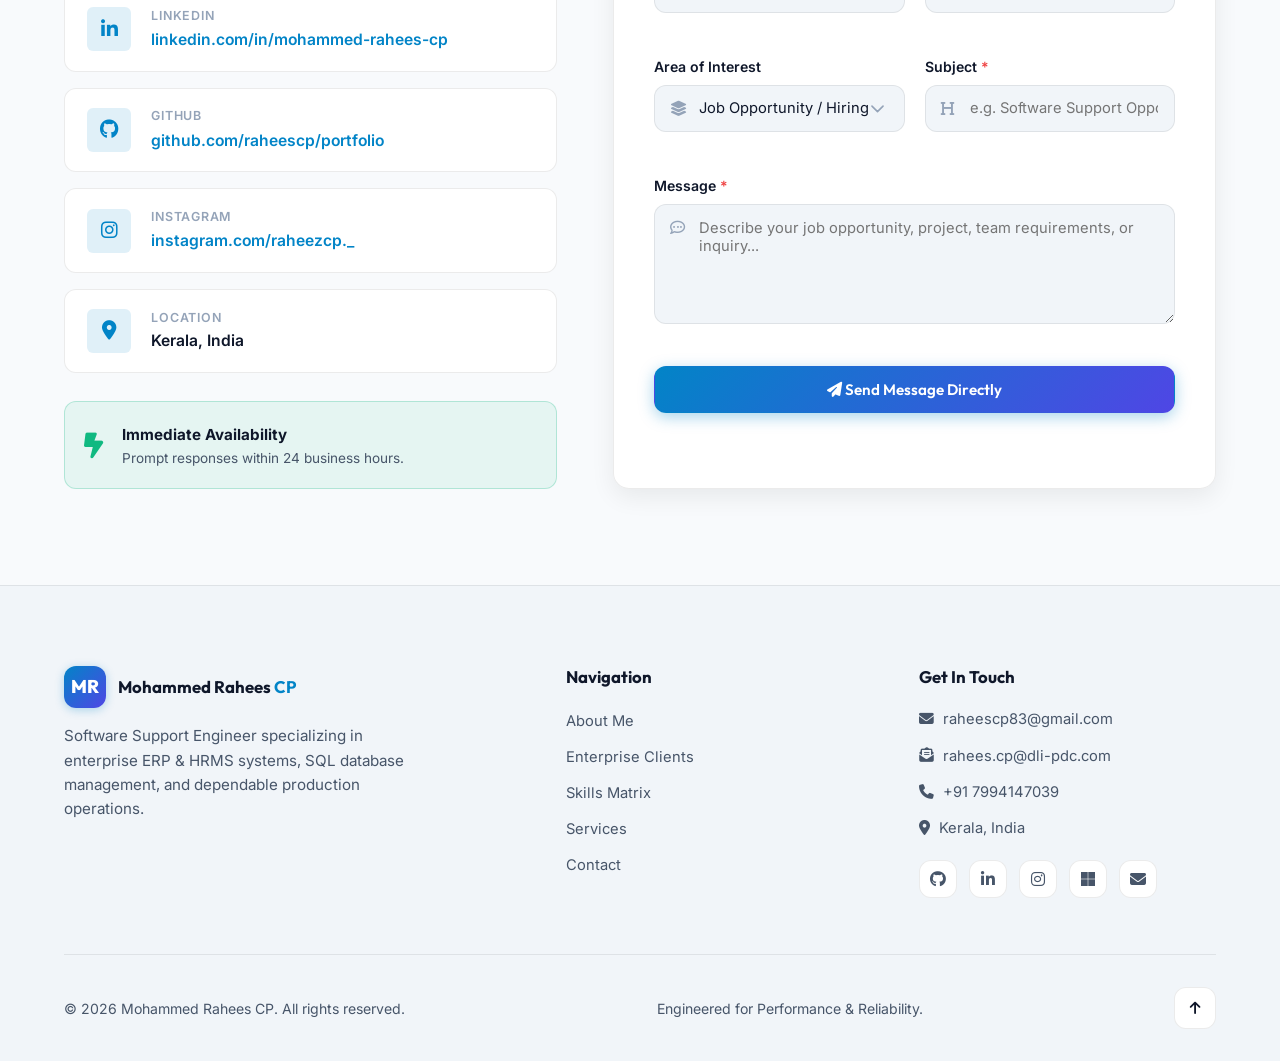
==== commit d97c1f35: "Update index.html" ====
--- a/index.html
+++ b/index.html
@@ -65,7 +65,6 @@
           <li class="nav-item"><a href="#about" class="nav-link">About</a></li>
           <li class="nav-item"><a href="#clients" class="nav-link">Clients</a></li>
           <li class="nav-item"><a href="#skills" class="nav-link">Skills</a></li>
-          <li class="nav-item"><a href="#projects" class="nav-link">Projects</a></li>
           <li class="nav-item"><a href="#services" class="nav-link">Services</a></li>
           <li class="nav-item"><a href="#contact" class="nav-link">Contact</a></li>
           <li class="nav-item mobile-only-nav"><a href="assets/Mohammed_Rahees_CP_Resume.pdf" download="Mohammed_Rahees_CP_Resume.pdf" class="nav-link accent-text"><i class="fa-solid fa-file-arrow-down"></i> Download Resume</a></li>
@@ -1043,149 +1042,6 @@
       </div>
     </section>
 
-    <!-- Projects Section -->
-    <section class="section projects-section" id="projects">
-      <div class="container">
-        <div class="section-header text-center">
-          <span class="section-badge">Case Studies</span>
-          <h2 class="section-title">Key Projects & Enterprise Impact</h2>
-          <div class="section-divider"></div>
-          <p class="section-subtitle">
-            A selection of high-impact support engineering initiatives, database optimizations, and system reliability
-            achievements.
-          </p>
-        </div>
-
-        <div class="projects-grid">
-          <!-- Project Card 1 -->
-          <div class="project-card glassmorphism">
-            <div class="project-banner banner-1">
-              <div class="project-banner-overlay">
-                <span class="project-category-badge">Enterprise HRMS</span>
-              </div>
-              <i class="fa-solid fa-users-gear project-watermark-icon"></i>
-            </div>
-            <div class="project-content">
-              <h3 class="project-title">HRMS & Payroll Enterprise Support System</h3>
-              <p class="project-description">
-                Spearheaded L2/L3 production support for an enterprise HRMS platform servicing 2,000+ employees.
-                Investigated complex salary recalculation anomalies, biometric attendance synchronization failures, and
-                multi-branch tax slabs.
-              </p>
-              <div class="project-highlights">
-                <div class="metric-pill">
-                  <i class="fa-solid fa-arrow-trend-down"></i> 35% Faster Ticket Turnaround
-                </div>
-                <div class="metric-pill">
-                  <i class="fa-solid fa-circle-check"></i> 100% Payroll Timeliness
-                </div>
-              </div>
-              <div class="project-tech-tags">
-                <span>SQL Server</span>
-                <span>HRMS Workflows</span>
-                <span>Stored Procedures</span>
-                <span>Incident Triage</span>
-              </div>
-            </div>
-          </div>
-
-          <!-- Project Card 2 -->
-          <div class="project-card glassmorphism">
-            <div class="project-banner banner-2">
-              <div class="project-banner-overlay">
-                <span class="project-category-badge">SQL Performance</span>
-              </div>
-              <i class="fa-solid fa-bolt-lightning project-watermark-icon"></i>
-            </div>
-            <div class="project-content">
-              <h3 class="project-title">ERP SQL Query Optimization & Tuning</h3>
-              <p class="project-description">
-                Identified severe database latency in high-traffic ERP billing and ledger modules. Profiling revealed
-                missing non-clustered indexes and unoptimized nested joins. Refactored queries and reorganized index
-                architecture.
-              </p>
-              <div class="project-highlights">
-                <div class="metric-pill">
-                  <i class="fa-solid fa-gauge-high"></i> 60% Execution Time Reduction
-                </div>
-                <div class="metric-pill">
-                  <i class="fa-solid fa-shield-halved"></i> Eliminated Deadlocks
-                </div>
-              </div>
-              <div class="project-tech-tags">
-                <span>MS SQL</span>
-                <span>Execution Plans</span>
-                <span>Index Tuning</span>
-                <span>ERP Billing</span>
-              </div>
-            </div>
-          </div>
-
-          <!-- Project Card 3 -->
-          <div class="project-card glassmorphism">
-            <div class="project-banner banner-3">
-              <div class="project-banner-overlay">
-                <span class="project-category-badge">Incident Management</span>
-              </div>
-              <i class="fa-solid fa-bullseye project-watermark-icon"></i>
-            </div>
-            <div class="project-content">
-              <h3 class="project-title">Enterprise Incident Triage & RCA Framework</h3>
-              <p class="project-description">
-                Developed and instituted a structured Root Cause Analysis (RCA) workflow for recurring application
-                anomalies. Standardized defect reproduction steps, enabling engineering teams to deploy verified patches
-                rapidly.
-              </p>
-              <div class="project-highlights">
-                <div class="metric-pill">
-                  <i class="fa-solid fa-chart-line"></i> 40% Drop in Repeat Issues
-                </div>
-                <div class="metric-pill">
-                  <i class="fa-solid fa-trophy"></i> 99.8% SLA Compliance
-                </div>
-              </div>
-              <div class="project-tech-tags">
-                <span>Jira / ITSM</span>
-                <span>RCA Documentation</span>
-                <span>SLA Metrics</span>
-                <span>Cross-Team Triage</span>
-              </div>
-            </div>
-          </div>
-
-          <!-- Project Card 4 -->
-          <div class="project-card glassmorphism">
-            <div class="project-banner banner-4">
-              <div class="project-banner-overlay">
-                <span class="project-category-badge">System Administration</span>
-              </div>
-              <i class="fa-solid fa-hard-drive project-watermark-icon"></i>
-            </div>
-            <div class="project-content">
-              <h3 class="project-title">Automated Server Health & DB Backup Suite</h3>
-              <p class="project-description">
-                Designed scheduled automation scripts for nightly database consistency checks, backup verification, and
-                automated email alerts for low disk volume or unexpected service interruptions.
-              </p>
-              <div class="project-highlights">
-                <div class="metric-pill">
-                  <i class="fa-solid fa-rotate"></i> Zero Data Loss Record
-                </div>
-                <div class="metric-pill">
-                  <i class="fa-solid fa-bell"></i> Real-Time Incident Alerts
-                </div>
-              </div>
-              <div class="project-tech-tags">
-                <span>Windows Server</span>
-                <span>PowerShell / Batch</span>
-                <span>SQL Backup</span>
-                <span>Task Scheduler</span>
-              </div>
-            </div>
-          </div>
-        </div>
-      </div>
-    </section>
 
     <!-- Services Section -->
     <section class="section services-section" id="services">
@@ -1534,7 +1390,6 @@
             <li><a href="#about">About Me</a></li>
             <li><a href="#clients">Enterprise Clients</a></li>
             <li><a href="#skills">Skills Matrix</a></li>
-            <li><a href="#projects">Key Projects</a></li>
             <li><a href="#services">Services</a></li>
             <li><a href="#contact">Contact</a></li>
           </ul>
